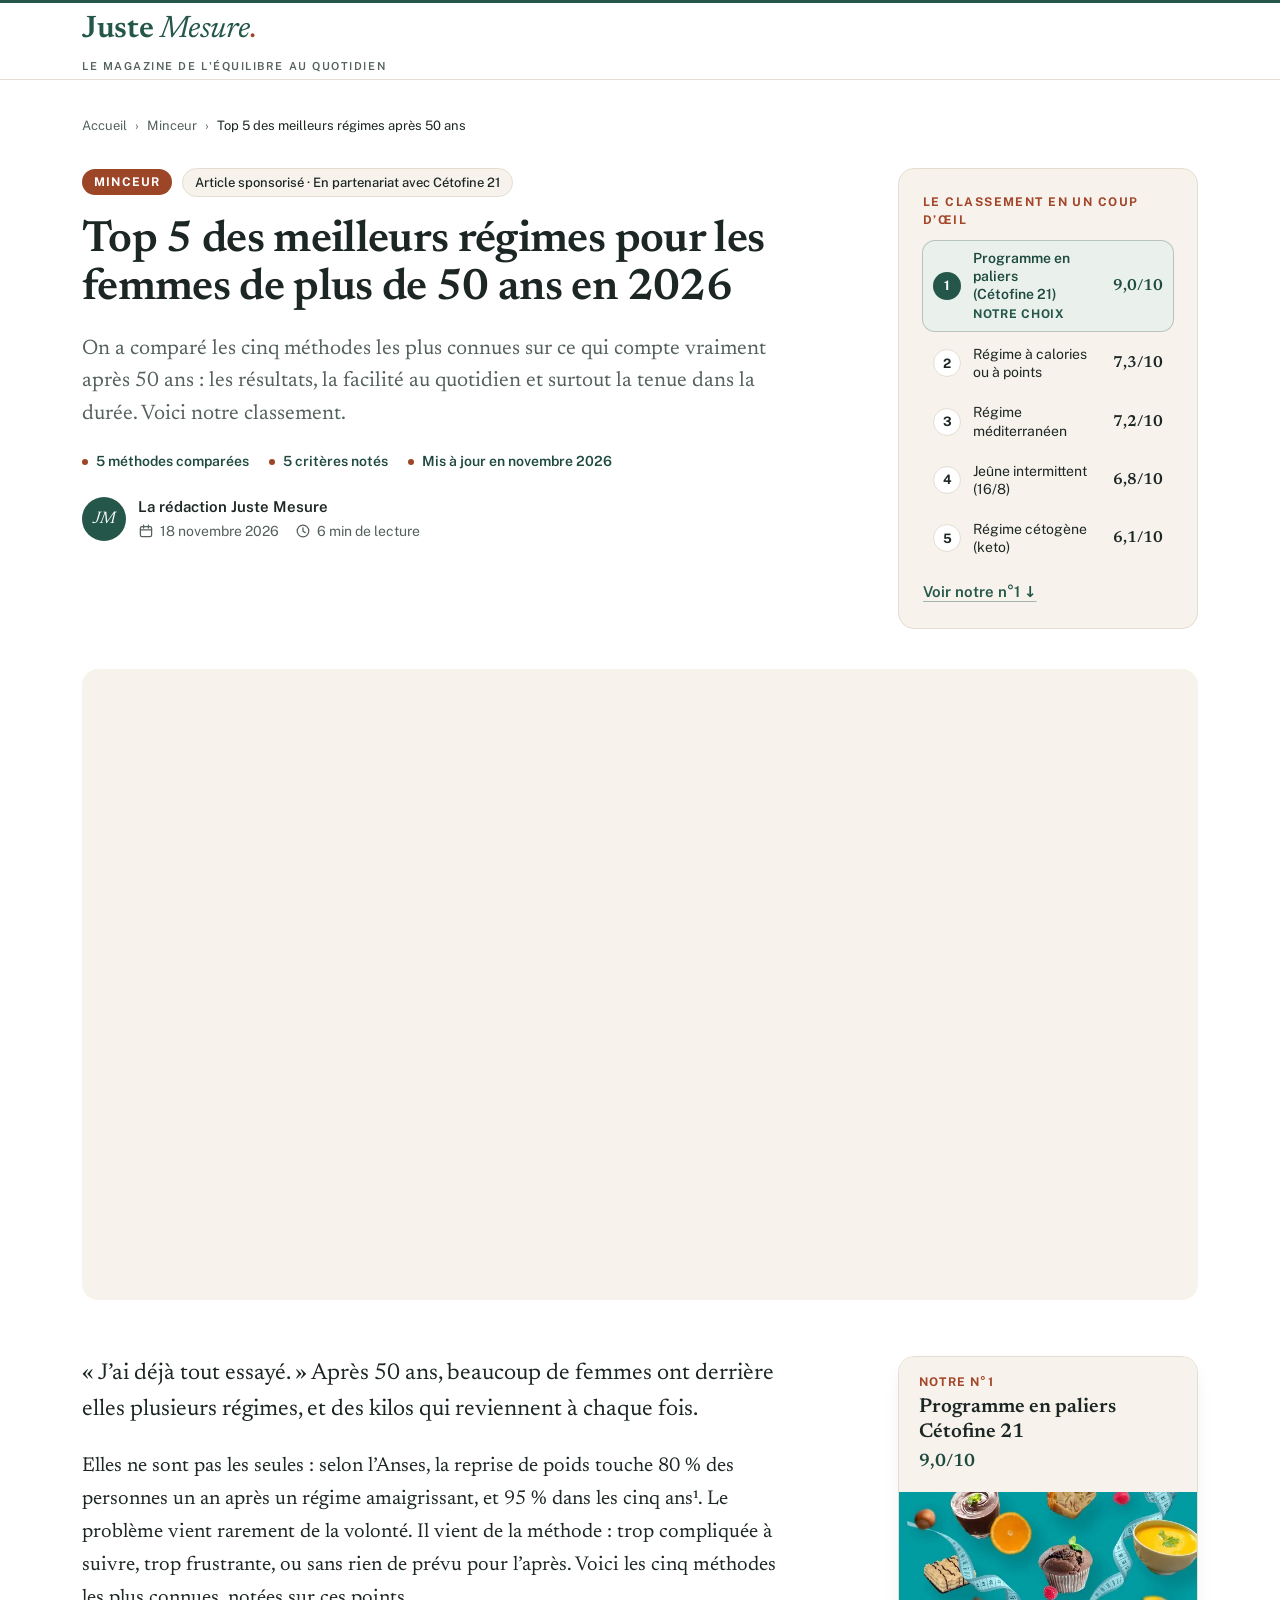
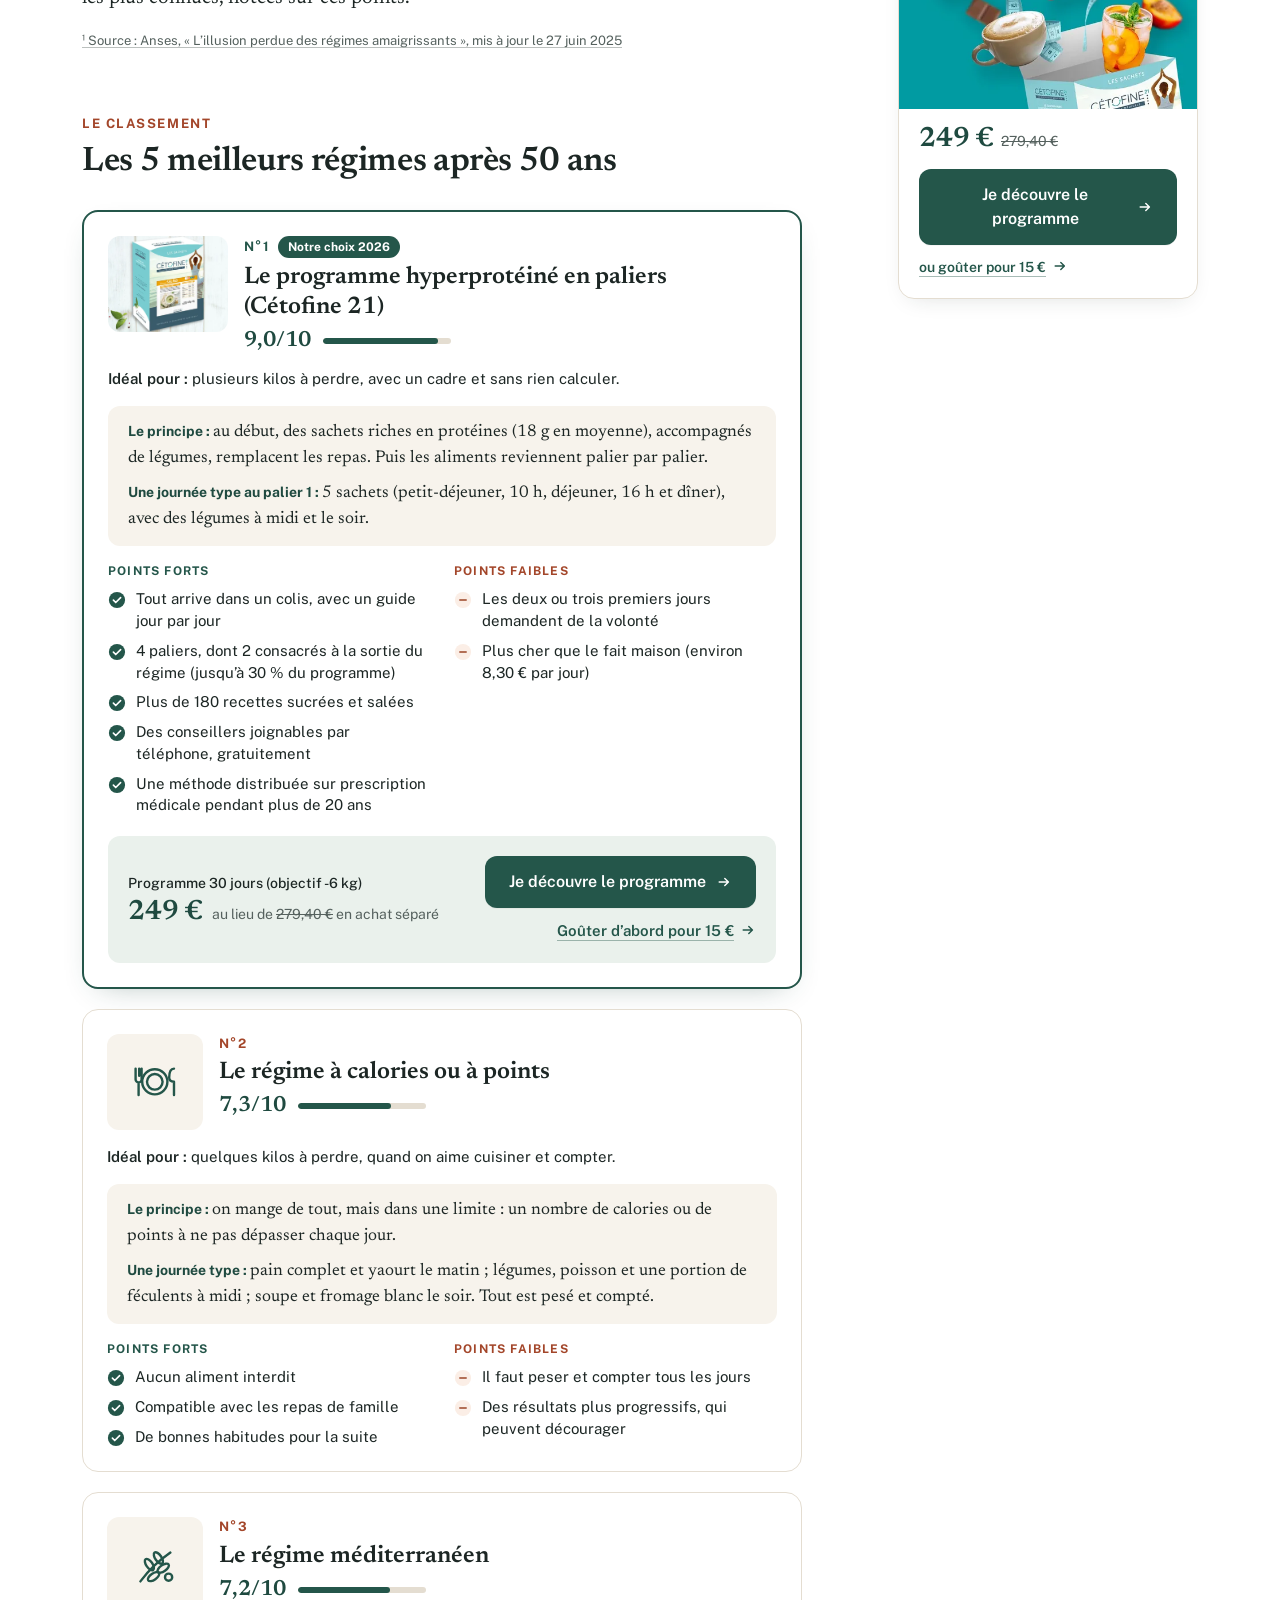
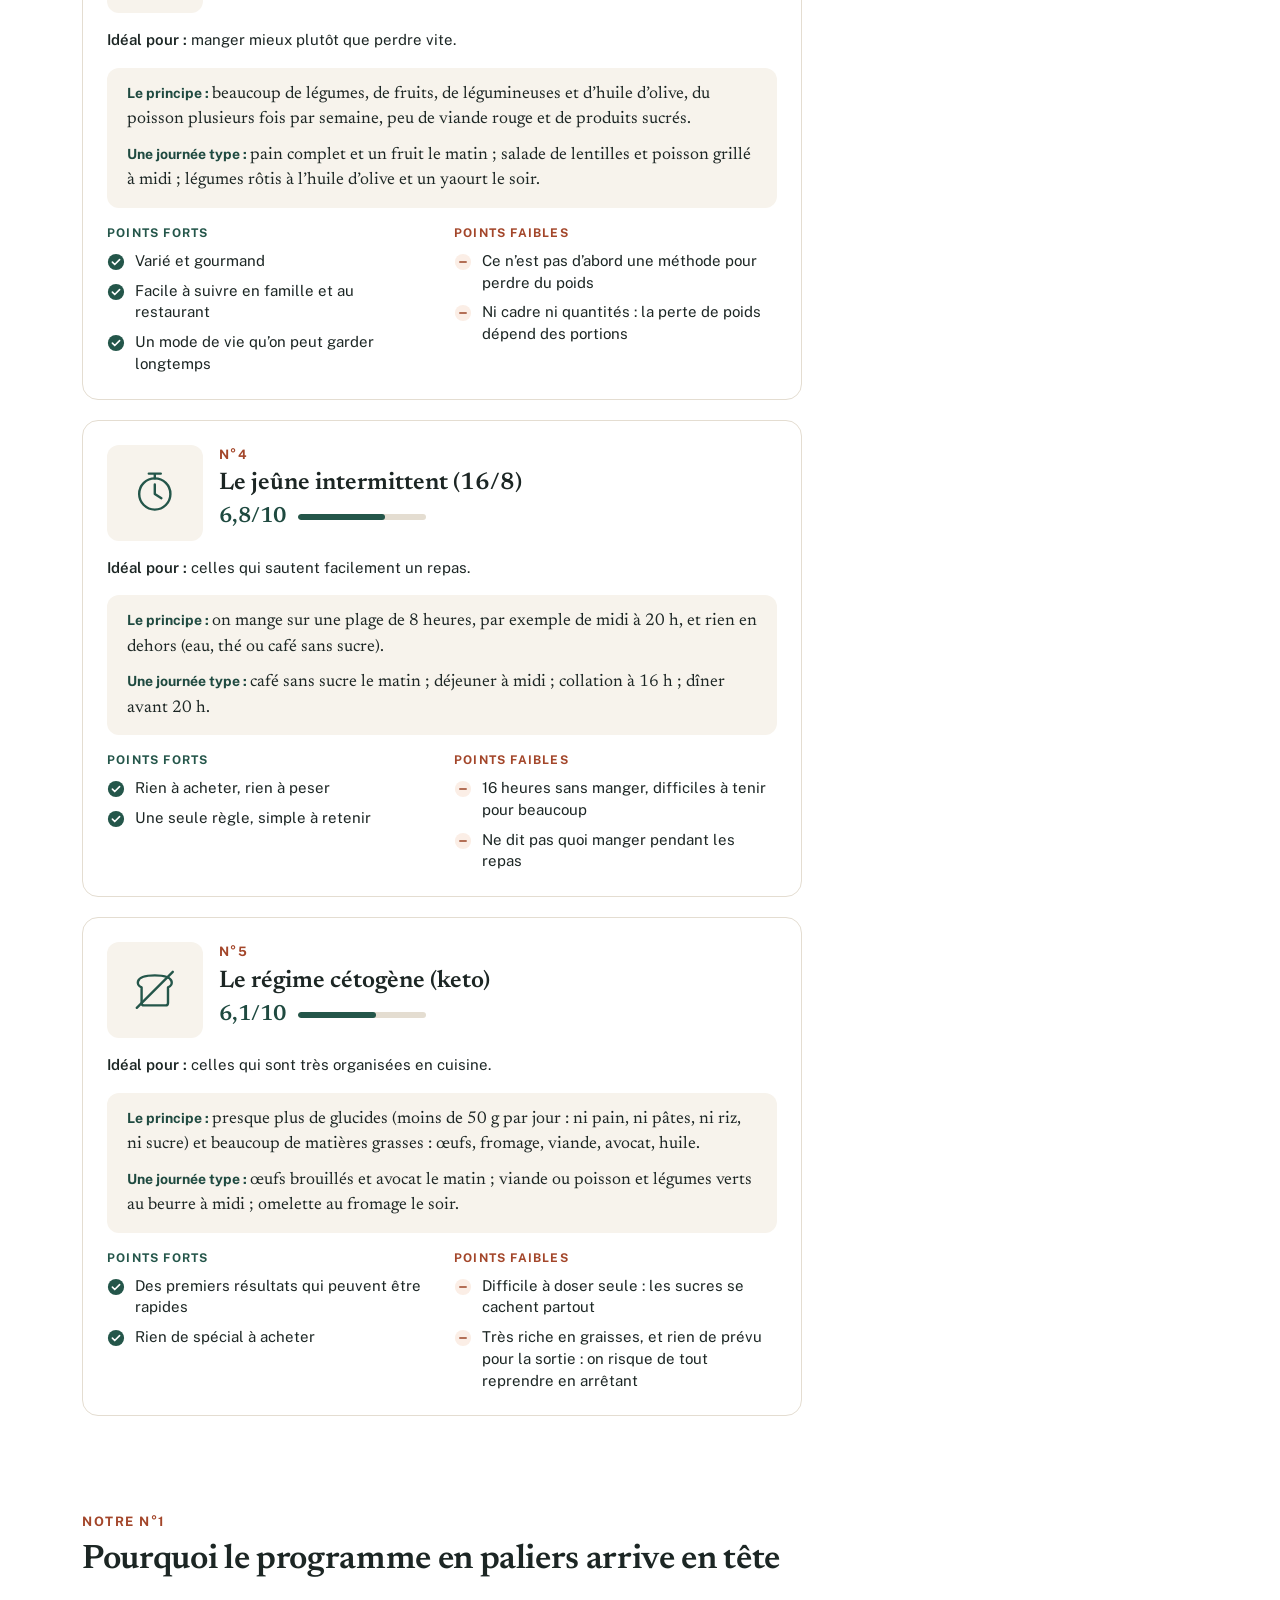
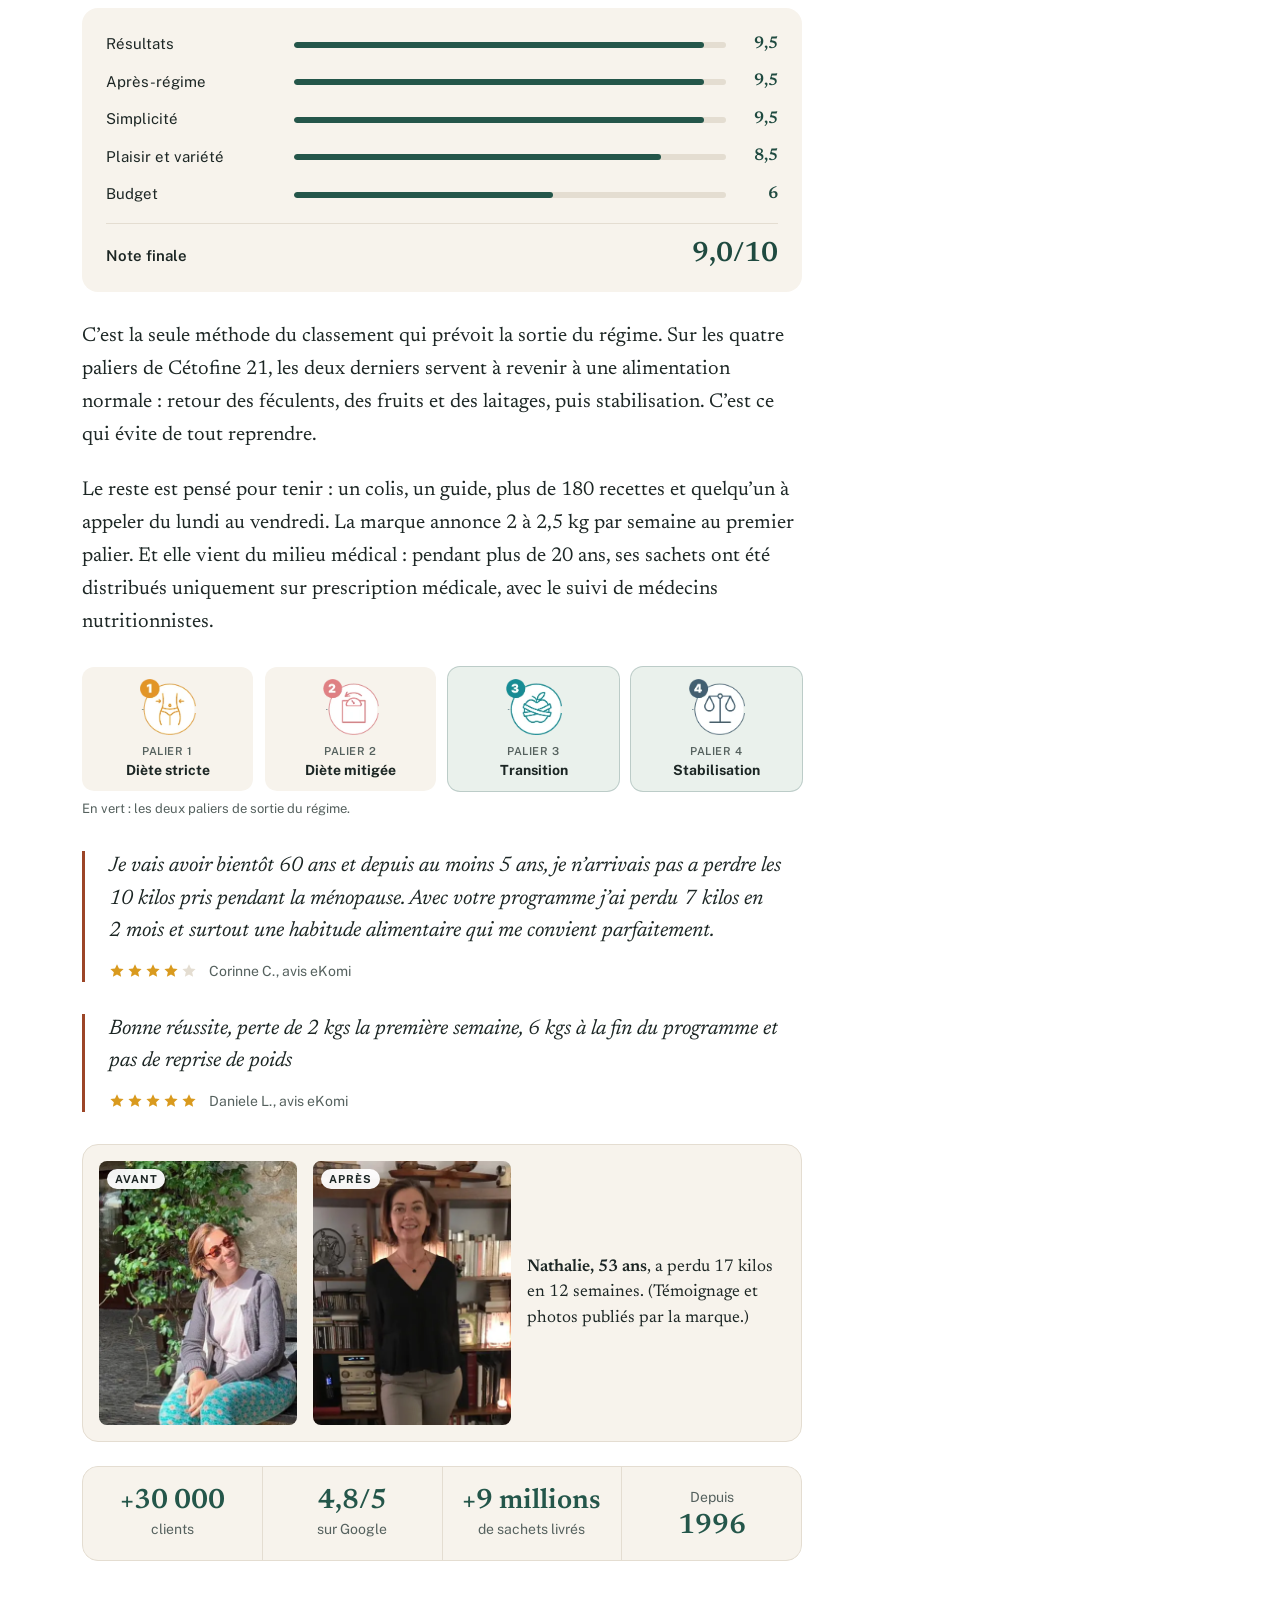
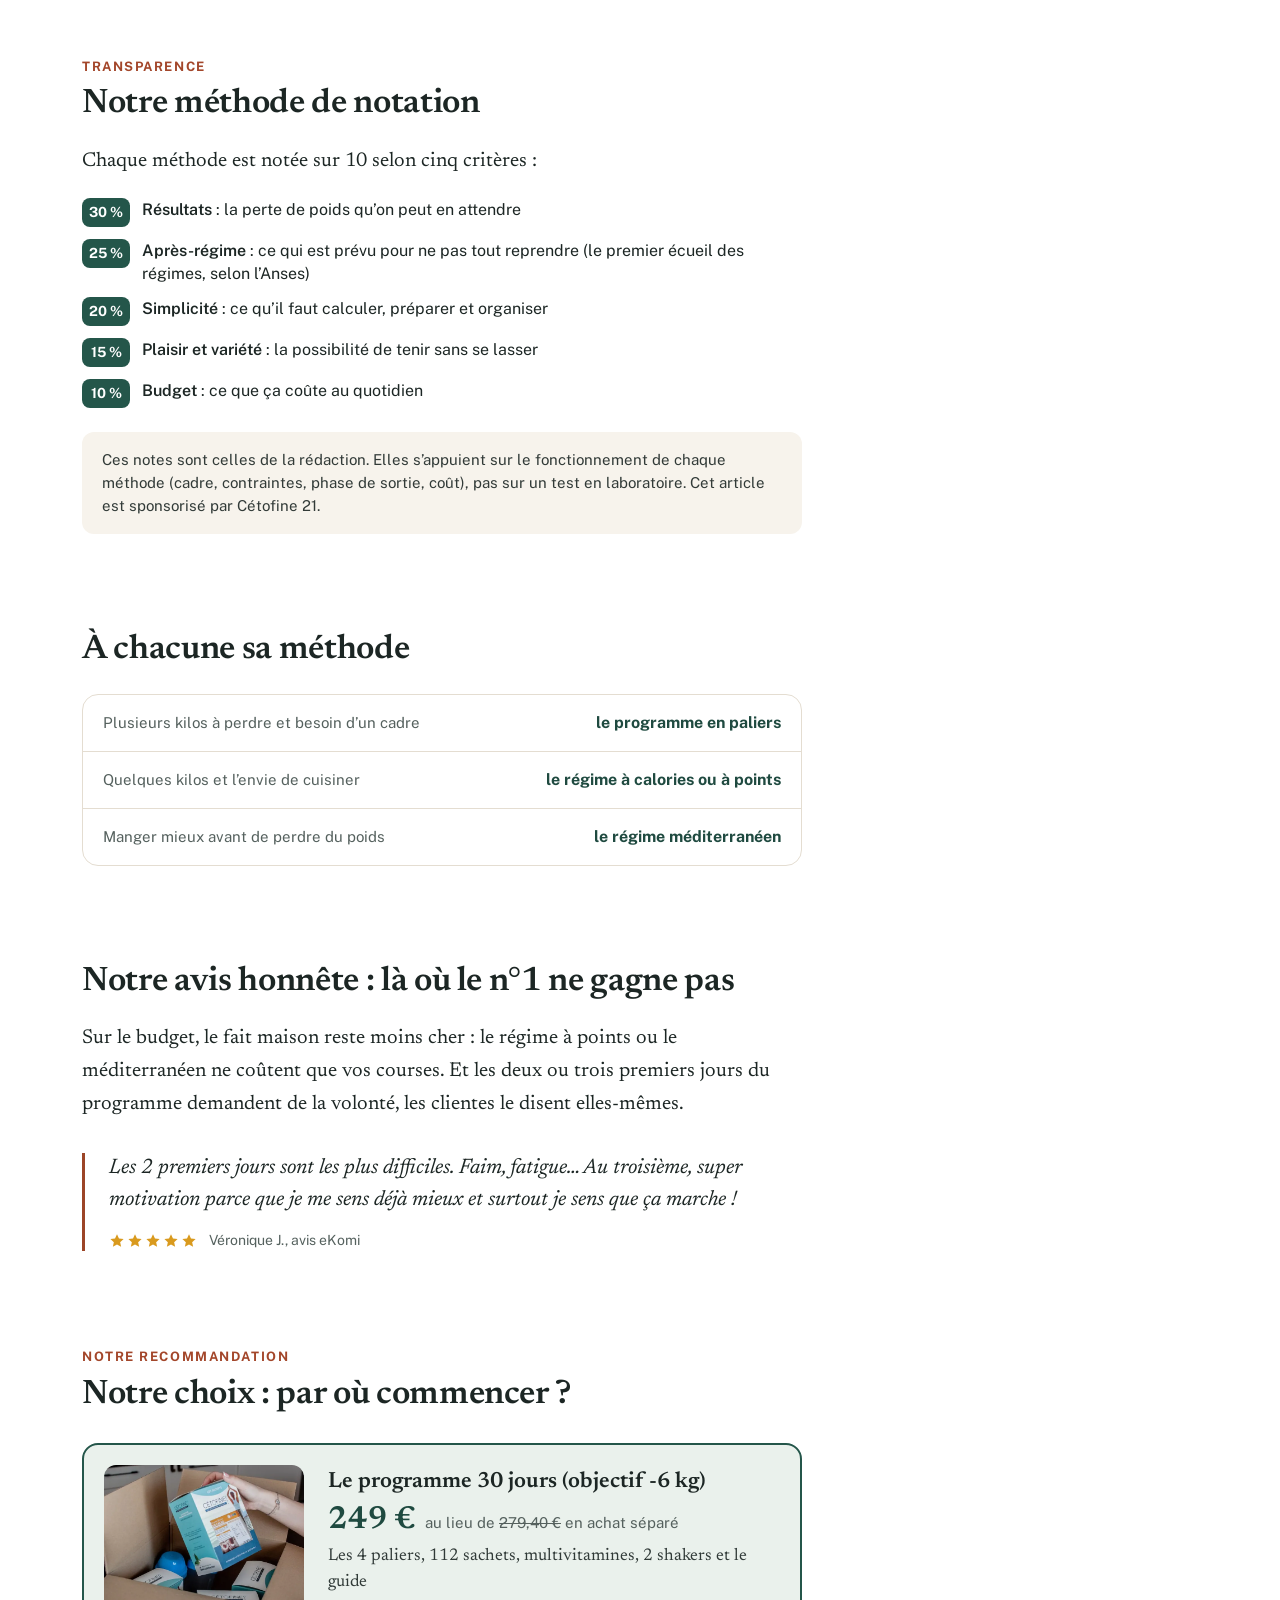
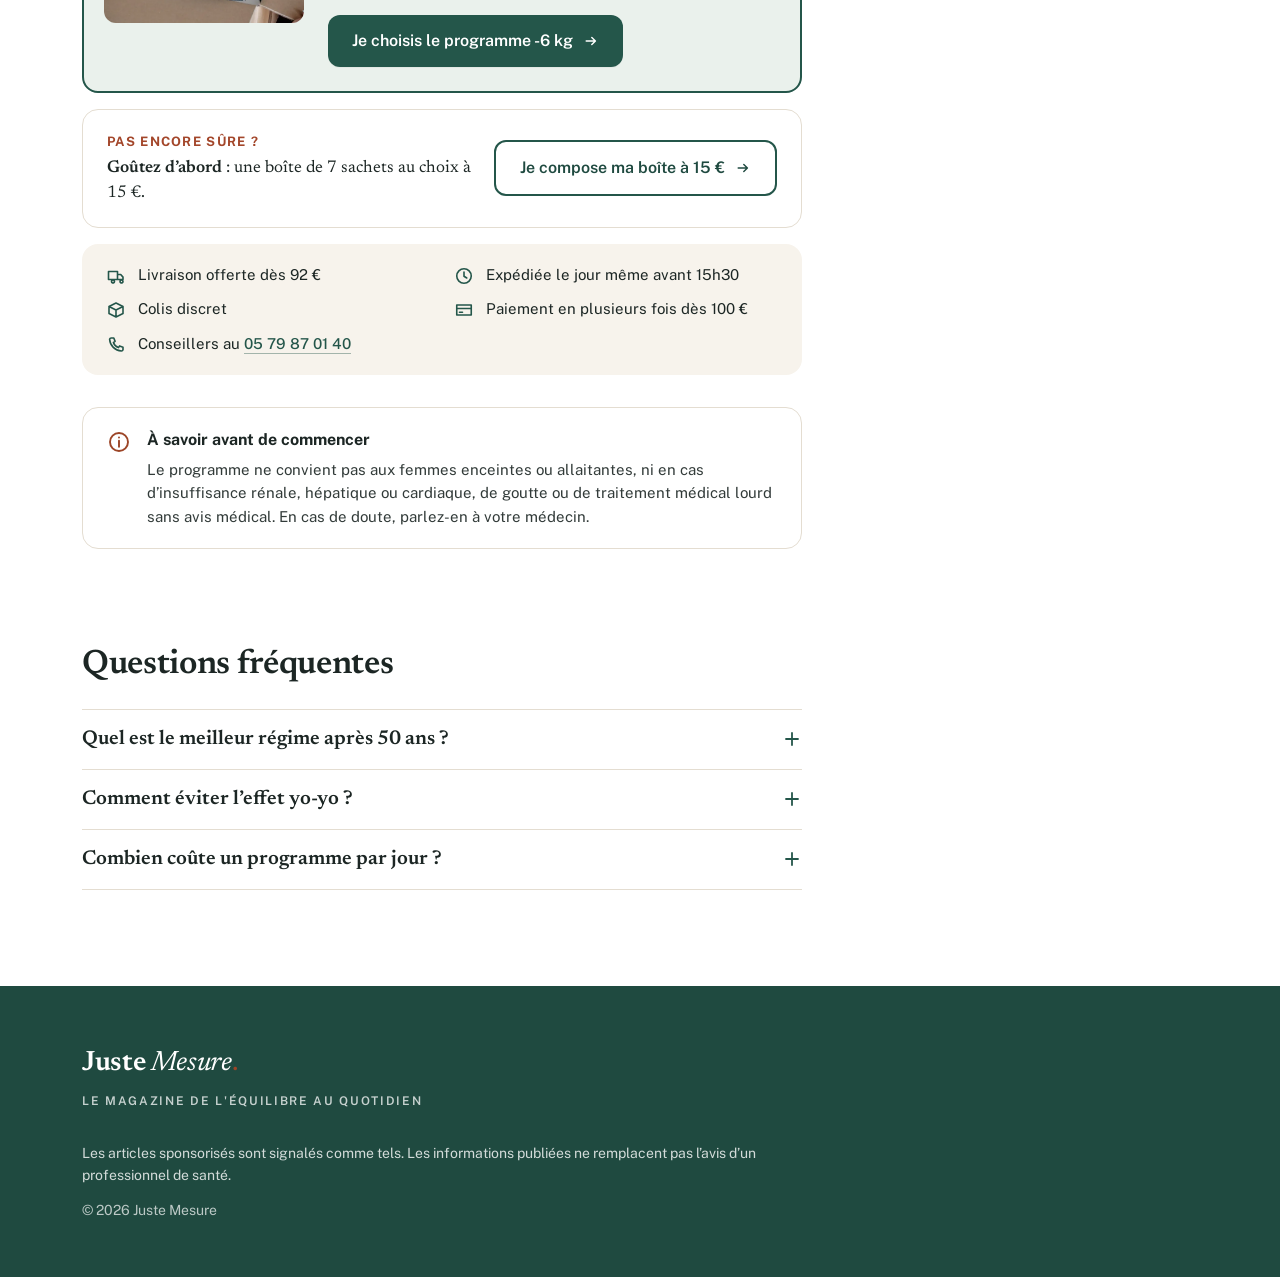
==== index.html @ 974ed629 "feat: méthodes du Top 5 plus concrètes, source Anses, nouvelle image du n°1 Noms reconnaissables (ré" ====
<!DOCTYPE html>
<html lang="fr">
  <head>
    <meta charset="UTF-8" />
    <meta name="viewport" content="width=device-width, initial-scale=1.0" />
    <meta name="theme-color" content="#24564a" />
    <link rel="icon" type="image/svg+xml" href="./favicon.svg" />

    <!-- SEO -->
    <title>Top 5 des meilleurs régimes pour les femmes de plus de 50 ans en 2026 | Juste Mesure</title>
    <meta name="description" content="Régime à points, méditerranéen, jeûne intermittent, keto ou programme en paliers : notre classement des cinq méthodes les plus connues pour perdre du poids après 50 ans. Article sponsorisé en partenariat avec Cétofine 21." />
    <!-- Aperçu de travail : hors index tant que le domaine du média n'est pas choisi.
         À la mise en ligne : ajouter canonique, og:url et og:image absolus sur le domaine retenu. -->
    <meta name="robots" content="noindex, nofollow" />

    <!-- Copie d'aperçu : adresse github.io (à remplacer par le domaine du média à la mise en ligne) -->
    <link rel="canonical" href="https://convtek.github.io/lp-cetofine21-advertorial/" />

    <!-- Open Graph -->
    <meta property="og:title" content="Top 5 des meilleurs régimes pour les femmes de plus de 50 ans" />
    <meta property="og:description" content="Notre classement des cinq méthodes les plus connues, notées sur les résultats, la simplicité et la tenue dans la durée." />
    <meta property="og:type" content="article" />
    <meta property="og:locale" content="fr_FR" />
    <meta property="og:site_name" content="Juste Mesure" />
    <meta property="og:url" content="https://convtek.github.io/lp-cetofine21-advertorial/" />
    <meta property="og:image" content="https://convtek.github.io/lp-cetofine21-advertorial/images/hero.webp" />

    <!-- Font preload : titre H1 (élément LCP sur mobile) -->
    <!-- Les polices sont empaquetées par Vite (@fontsource), pas de preload manuel sur un nom haché -->

    <!-- GTM HEAD -->
    <!-- À décider avant mise en ligne : pixel Meta / GTM du média (la page est sur un autre domaine que cetofine.com) -->
    <!-- End GTM HEAD -->

    <!-- Structured Data -->
    <script type="application/ld+json">
    {
      "@context": "https://schema.org",
      "@type": "Article",
      "headline": "Top 5 des meilleurs régimes pour les femmes de plus de 50 ans en 2026",
      "datePublished": "2026-11-18",
      "author": { "@type": "Organization", "name": "La rédaction Juste Mesure" },
      "publisher": { "@type": "Organization", "name": "Juste Mesure" },
      "articleSection": "Minceur"
    }
    </script>
    <script type="module" crossorigin src="./index-sQJArXeI.js"></script>
    <link rel="stylesheet" crossorigin href="./index-BRPPMFV4.css">
  </head>
  <body>
    <!-- GTM BODY -->
    <!-- End GTM BODY -->
    <div id="root"></div>

  </body>
</html>
---- index-BRPPMFV4.css ----
@font-face{font-family:Newsreader;font-style:normal;font-display:swap;font-weight:400;src:url(./newsreader-latin-400-normal-BFBkh4jY.woff2) format("woff2"),url(./newsreader-latin-400-normal-gRTjlS2D.woff) format("woff")}@font-face{font-family:Newsreader;font-style:italic;font-display:swap;font-weight:400;src:url(./newsreader-latin-400-italic-CEihAR-f.woff2) format("woff2"),url(./newsreader-latin-400-italic-CNZoH1hn.woff) format("woff")}@font-face{font-family:Newsreader;font-style:normal;font-display:swap;font-weight:600;src:url(./newsreader-latin-600-normal-30OJ_TG_.woff2) format("woff2"),url(./newsreader-latin-600-normal-DUnT2r2g.woff) format("woff")}@font-face{font-family:Newsreader;font-style:italic;font-display:swap;font-weight:600;src:url(./newsreader-latin-600-italic-BXGU4hd9.woff2) format("woff2"),url(./newsreader-latin-600-italic-QBRrDGPr.woff) format("woff")}@font-face{font-family:Public Sans;font-style:normal;font-display:swap;font-weight:400;src:url(./public-sans-latin-400-normal-8Rpg0ruU.woff2) format("woff2"),url(./public-sans-latin-400-normal-SBbinRkI.woff) format("woff")}@font-face{font-family:Public Sans;font-style:normal;font-display:swap;font-weight:500;src:url(./public-sans-latin-500-normal-NlrCPXnF.woff2) format("woff2"),url(./public-sans-latin-500-normal-vCxiVFAq.woff) format("woff")}@font-face{font-family:Public Sans;font-style:normal;font-display:swap;font-weight:600;src:url(./public-sans-latin-600-normal-Fru-LXNs.woff2) format("woff2"),url(./public-sans-latin-600-normal-BR59oU-I.woff) format("woff")}@font-face{font-family:Public Sans;font-style:normal;font-display:swap;font-weight:700;src:url(./public-sans-latin-700-normal-BqJmxWdE.woff2) format("woff2"),url(./public-sans-latin-700-normal-Dm-oTPSL.woff) format("woff")}@layer properties{@supports (((-webkit-hyphens:none)) and (not (margin-trim:block))) or ((-moz-orient:inline) and (not (color:rgb(from red r g b)))){*,:before,:after,::backdrop{--tw-translate-x:0;--tw-translate-y:0;--tw-translate-z:0;--tw-scale-x:1;--tw-scale-y:1;--tw-scale-z:1;--tw-rotate-x:initial;--tw-rotate-y:initial;--tw-rotate-z:initial;--tw-skew-x:initial;--tw-skew-y:initial;--tw-space-y-reverse:0;--tw-divide-y-reverse:0;--tw-border-style:solid;--tw-leading:initial;--tw-font-weight:initial;--tw-tracking:initial;--tw-shadow:0 0 #0000;--tw-shadow-color:initial;--tw-shadow-alpha:100%;--tw-inset-shadow:0 0 #0000;--tw-inset-shadow-color:initial;--tw-inset-shadow-alpha:100%;--tw-ring-color:initial;--tw-ring-shadow:0 0 #0000;--tw-inset-ring-color:initial;--tw-inset-ring-shadow:0 0 #0000;--tw-ring-inset:initial;--tw-ring-offset-width:0px;--tw-ring-offset-color:#fff;--tw-ring-offset-shadow:0 0 #0000;--tw-outline-style:solid;--tw-blur:initial;--tw-brightness:initial;--tw-contrast:initial;--tw-grayscale:initial;--tw-hue-rotate:initial;--tw-invert:initial;--tw-opacity:initial;--tw-saturate:initial;--tw-sepia:initial;--tw-drop-shadow:initial;--tw-drop-shadow-color:initial;--tw-drop-shadow-alpha:100%;--tw-drop-shadow-size:initial;--tw-backdrop-blur:initial;--tw-backdrop-brightness:initial;--tw-backdrop-contrast:initial;--tw-backdrop-grayscale:initial;--tw-backdrop-hue-rotate:initial;--tw-backdrop-invert:initial;--tw-backdrop-opacity:initial;--tw-backdrop-saturate:initial;--tw-backdrop-sepia:initial;--tw-duration:initial}}}@layer theme{:root,:host{--font-sans:"Public Sans", system-ui, -apple-system, "Segoe UI", sans-serif;--font-serif:"Newsreader", Georgia, "Times New Roman", serif;--font-mono:ui-monospace, SFMono-Regular, Menlo, Monaco, Consolas, "Liberation Mono", "Courier New", monospace;--color-white:#fff;--spacing:.25rem;--font-weight-normal:400;--font-weight-medium:500;--font-weight-semibold:600;--font-weight-bold:700;--leading-tight:1.25;--radius-sm:.25rem;--radius-lg:.5rem;--radius-xl:.75rem;--radius-2xl:1rem;--default-transition-duration:.15s;--default-transition-timing-function:cubic-bezier(.4, 0, .2, 1);--default-font-family:var(--font-sans);--default-mono-font-family:var(--font-mono);--color-ink:#1c2624;--color-muted:#55615e;--color-paper:#f7f3ec;--color-line:#e4ddd1;--color-forest:#24564a;--color-forest-deep:#1f4a40;--color-sage:#eaf1ec;--color-clay:#9c4527;--color-clay-ink:#a3462a;--color-clay-soft:#fbeee6;--color-star:#d99a1e}}@layer base{*,:after,:before,::backdrop{box-sizing:border-box;border:0 solid;margin:0;padding:0}::file-selector-button{box-sizing:border-box;border:0 solid;margin:0;padding:0}html,:host{-webkit-text-size-adjust:100%;tab-size:4;line-height:1.5;font-family:var(--default-font-family,-apple-system, BlinkMacSystemFont, "Segoe UI", Roboto, "Helvetica Neue", "Noto Sans", Arial, sans-serif, "Apple Color Emoji", "Segoe UI Emoji", "Segoe UI Symbol", "Noto Color Emoji");font-feature-settings:var(--default-font-feature-settings,normal);font-variation-settings:var(--default-font-variation-settings,normal);-webkit-tap-highlight-color:transparent}hr{height:0;color:inherit;border-top-width:1px}abbr:where([title]){-webkit-text-decoration:underline dotted;text-decoration:underline dotted}h1,h2,h3,h4,h5,h6{font-size:inherit;font-weight:inherit}a{color:inherit;-webkit-text-decoration:inherit;text-decoration:inherit}b,strong{font-weight:bolder}code,kbd,samp,pre{font-family:var(--default-mono-font-family,ui-monospace, SFMono-Regular, Menlo, Monaco, Consolas, "Liberation Mono", "Courier New", monospace);font-feature-settings:var(--default-mono-font-feature-settings,normal);font-variation-settings:var(--default-mono-font-variation-settings,normal);font-size:1em}small{font-size:80%}sub,sup{vertical-align:baseline;font-size:75%;line-height:0;position:relative}sub{bottom:-.25em}sup{top:-.5em}table{text-indent:0;border-color:inherit;border-collapse:collapse}:-moz-focusring:where(:not(iframe)){outline:auto}progress{vertical-align:baseline}summary{display:list-item}ol,ul,menu{list-style:none}img,svg,video,canvas,audio,iframe,embed,object{vertical-align:middle;display:block}img,video{max-width:100%;height:auto}button,input,select,optgroup,textarea{font:inherit;font-feature-settings:inherit;font-variation-settings:inherit;letter-spacing:inherit;color:inherit;opacity:1;background-color:#0000;border-radius:0}::file-selector-button{font:inherit;font-feature-settings:inherit;font-variation-settings:inherit;letter-spacing:inherit;color:inherit;opacity:1;background-color:#0000;border-radius:0}:where(select:is([multiple],[size])) optgroup{font-weight:bolder}:where(select:is([multiple],[size])) optgroup option{padding-inline-start:20px}::file-selector-button{margin-inline-end:4px}::placeholder{opacity:1}@supports (not ((-webkit-appearance:-apple-pay-button))) or (contain-intrinsic-size:1px){::placeholder{color:currentColor}@supports (color:color-mix(in lab,red,red)){::placeholder{color:color-mix(in oklab,currentcolor 50%,transparent)}}}textarea{resize:vertical}::-webkit-search-decoration{-webkit-appearance:none}::-webkit-date-and-time-value{min-height:1lh;text-align:inherit}::-webkit-datetime-edit{display:inline-flex}::-webkit-datetime-edit-fields-wrapper{padding:0}::-webkit-datetime-edit{padding-block:0}::-webkit-datetime-edit-year-field{padding-block:0}::-webkit-datetime-edit-month-field{padding-block:0}::-webkit-datetime-edit-day-field{padding-block:0}::-webkit-datetime-edit-hour-field{padding-block:0}::-webkit-datetime-edit-minute-field{padding-block:0}::-webkit-datetime-edit-second-field{padding-block:0}::-webkit-datetime-edit-millisecond-field{padding-block:0}::-webkit-datetime-edit-meridiem-field{padding-block:0}::-webkit-calendar-picker-indicator{line-height:1}:-moz-ui-invalid{box-shadow:none}button,input:where([type=button],[type=reset],[type=submit]){appearance:button}::file-selector-button{appearance:button}::-webkit-inner-spin-button{height:auto}::-webkit-outer-spin-button{height:auto}[hidden]:where(:not([hidden=until-found])){display:none!important}html{-webkit-font-smoothing:antialiased;-moz-osx-font-smoothing:grayscale;scroll-behavior:smooth}body{font-family:var(--font-sans);color:var(--color-ink);background-color:#fff;overflow-x:hidden}::selection{background-color:var(--color-clay-soft);color:var(--color-ink)}section[id]{scroll-margin-top:88px}:focus-visible{outline:2px solid var(--color-forest);outline-offset:3px}}@layer components{.prose-article{font-family:var(--font-serif);color:var(--color-ink);font-size:1.1875rem;line-height:1.65}.prose-article>*+p{margin-top:1.1em}@media(min-width:64rem){.prose-article{font-size:1.25rem}}}@layer utilities{.pointer-events-none{pointer-events:none}.collapse{visibility:collapse}.invisible{visibility:hidden}.visible{visibility:visible}.absolute{position:absolute}.fixed{position:fixed}.relative{position:relative}.static{position:static}.sticky{position:sticky}.inset-x-0{inset-inline:0}.top-0{top:0}.top-2{top:calc(var(--spacing) * 2)}.top-\[104px\]{top:104px}.-bottom-px{bottom:-1px}.bottom-0{bottom:0}.left-2{left:calc(var(--spacing) * 2)}.z-40{z-index:40}.z-50{z-index:50}.order-1{order:1}.order-2{order:2}.order-3{order:3}.order-4{order:4}.order-5{order:5}.order-6{order:6}.order-7{order:7}.container{width:100%}@media(min-width:40rem){.container{max-width:40rem}}@media(min-width:48rem){.container{max-width:48rem}}@media(min-width:64rem){.container{max-width:64rem}}@media(min-width:80rem){.container{max-width:80rem}}@media(min-width:96rem){.container{max-width:96rem}}.-mx-5{margin-inline:calc(var(--spacing) * -5)}.mx-auto{margin-inline:auto}.my-8{margin-block:calc(var(--spacing) * 8)}.\!mt-4{margin-top:calc(var(--spacing) * 4)!important}.mt-0\.5{margin-top:calc(var(--spacing) * .5)}.mt-1{margin-top:var(--spacing)}.mt-1\.5{margin-top:calc(var(--spacing) * 1.5)}.mt-2{margin-top:calc(var(--spacing) * 2)}.mt-3{margin-top:calc(var(--spacing) * 3)}.mt-3\.5{margin-top:calc(var(--spacing) * 3.5)}.mt-4{margin-top:calc(var(--spacing) * 4)}.mt-5{margin-top:calc(var(--spacing) * 5)}.mt-6{margin-top:calc(var(--spacing) * 6)}.mt-7{margin-top:calc(var(--spacing) * 7)}.mt-8{margin-top:calc(var(--spacing) * 8)}.mt-10{margin-top:calc(var(--spacing) * 10)}.mt-14{margin-top:calc(var(--spacing) * 14)}.mt-20{margin-top:calc(var(--spacing) * 20)}.mt-\[3px\]{margin-top:3px}.mb-1{margin-bottom:var(--spacing)}.ml-1\.5{margin-left:calc(var(--spacing) * 1.5)}.block{display:block}.contents{display:contents}.flex{display:flex}.grid{display:grid}.hidden{display:none}.inline{display:inline}.inline-block{display:inline-block}.inline-flex{display:inline-flex}.aspect-\[3\/4\]{aspect-ratio:3/4}.aspect-\[600\/475\]{aspect-ratio:600/475}.h-1\.5{height:calc(var(--spacing) * 1.5)}.h-3\/5{height:60%}.h-4{height:calc(var(--spacing) * 4)}.h-5{height:calc(var(--spacing) * 5)}.h-6{height:calc(var(--spacing) * 6)}.h-7{height:calc(var(--spacing) * 7)}.h-11{height:calc(var(--spacing) * 11)}.h-\[2px\]{height:2px}.h-\[3px\]{height:3px}.h-\[18px\]{height:18px}.h-\[60px\]{height:60px}.h-\[72px\]{height:72px}.h-auto{height:auto}.h-full{height:100%}.min-h-\[46px\]{min-height:46px}.min-h-\[52px\]{min-height:52px}.min-h-\[56px\]{min-height:56px}.w-1\.5{width:calc(var(--spacing) * 1.5)}.w-3\/5{width:60%}.w-4{width:calc(var(--spacing) * 4)}.w-5{width:calc(var(--spacing) * 5)}.w-6{width:calc(var(--spacing) * 6)}.w-7{width:calc(var(--spacing) * 7)}.w-11{width:calc(var(--spacing) * 11)}.w-24{width:calc(var(--spacing) * 24)}.w-\[18px\]{width:18px}.w-\[72px\]{width:72px}.w-\[90px\]{width:90px}.w-auto{width:auto}.w-full{width:100%}.max-w-\[640px\]{max-width:640px}.max-w-\[720px\]{max-width:720px}.max-w-\[1180px\]{max-width:1180px}.min-w-0{min-width:0}.flex-1{flex:1}.shrink-0{flex-shrink:0}.origin-left{transform-origin:0}.translate-y-0{--tw-translate-y:0px;translate:var(--tw-translate-x) var(--tw-translate-y)}.translate-y-full{--tw-translate-y:100%;translate:var(--tw-translate-x) var(--tw-translate-y)}.scale-x-0{--tw-scale-x:0%;scale:var(--tw-scale-x) var(--tw-scale-y)}.transform{transform:var(--tw-rotate-x, ) var(--tw-rotate-y, ) var(--tw-rotate-z, ) var(--tw-skew-x, ) var(--tw-skew-y, )}.cursor-pointer{cursor:pointer}.resize{resize:both}.scroll-mt-24{scroll-margin-top:calc(var(--spacing) * 24)}.list-none{list-style-type:none}.grid-cols-2{grid-template-columns:repeat(2,minmax(0,1fr))}.grid-cols-4{grid-template-columns:repeat(4,minmax(0,1fr))}.grid-cols-\[3rem_minmax\(0\,1fr\)\]{grid-template-columns:3rem minmax(0,1fr)}.grid-cols-\[minmax\(0\,1fr\)_minmax\(0\,1fr\)_minmax\(0\,1\.3fr\)\]{grid-template-columns:minmax(0,1fr) minmax(0,1fr) minmax(0,1.3fr)}.grid-cols-\[minmax\(0\,9rem\)_1fr_2\.5rem\]{grid-template-columns:minmax(0,9rem) 1fr 2.5rem}.flex-col{flex-direction:column}.flex-col-reverse{flex-direction:column-reverse}.flex-wrap{flex-wrap:wrap}.items-baseline{align-items:baseline}.items-center{align-items:center}.items-start{align-items:flex-start}.justify-between{justify-content:space-between}.justify-center{justify-content:center}.gap-0\.5{gap:calc(var(--spacing) * .5)}.gap-1{gap:var(--spacing)}.gap-1\.5{gap:calc(var(--spacing) * 1.5)}.gap-2{gap:calc(var(--spacing) * 2)}.gap-2\.5{gap:calc(var(--spacing) * 2.5)}.gap-3{gap:calc(var(--spacing) * 3)}.gap-4{gap:calc(var(--spacing) * 4)}.gap-6{gap:calc(var(--spacing) * 6)}.gap-px{gap:1px}:where(.space-y-1\.5>:not(:last-child)){--tw-space-y-reverse:0;margin-block-start:calc(calc(var(--spacing) * 1.5) * var(--tw-space-y-reverse));margin-block-end:calc(calc(var(--spacing) * 1.5) * calc(1 - var(--tw-space-y-reverse)))}:where(.space-y-2>:not(:last-child)){--tw-space-y-reverse:0;margin-block-start:calc(calc(var(--spacing) * 2) * var(--tw-space-y-reverse));margin-block-end:calc(calc(var(--spacing) * 2) * calc(1 - var(--tw-space-y-reverse)))}:where(.space-y-2\.5>:not(:last-child)){--tw-space-y-reverse:0;margin-block-start:calc(calc(var(--spacing) * 2.5) * var(--tw-space-y-reverse));margin-block-end:calc(calc(var(--spacing) * 2.5) * calc(1 - var(--tw-space-y-reverse)))}:where(.space-y-3>:not(:last-child)){--tw-space-y-reverse:0;margin-block-start:calc(calc(var(--spacing) * 3) * var(--tw-space-y-reverse));margin-block-end:calc(calc(var(--spacing) * 3) * calc(1 - var(--tw-space-y-reverse)))}:where(.space-y-5>:not(:last-child)){--tw-space-y-reverse:0;margin-block-start:calc(calc(var(--spacing) * 5) * var(--tw-space-y-reverse));margin-block-end:calc(calc(var(--spacing) * 5) * calc(1 - var(--tw-space-y-reverse)))}.gap-x-2{column-gap:calc(var(--spacing) * 2)}.gap-x-2\.5{column-gap:calc(var(--spacing) * 2.5)}.gap-x-3{column-gap:calc(var(--spacing) * 3)}.gap-x-5{column-gap:calc(var(--spacing) * 5)}.gap-x-6{column-gap:calc(var(--spacing) * 6)}.gap-y-1{row-gap:var(--spacing)}.gap-y-2{row-gap:calc(var(--spacing) * 2)}.gap-y-3{row-gap:calc(var(--spacing) * 3)}:where(.divide-y>:not(:last-child)){--tw-divide-y-reverse:0;border-bottom-style:var(--tw-border-style);border-top-style:var(--tw-border-style);border-top-width:calc(1px * var(--tw-divide-y-reverse));border-bottom-width:calc(1px * calc(1 - var(--tw-divide-y-reverse)))}:where(.divide-line>:not(:last-child)){border-color:var(--color-line)}.truncate{text-overflow:ellipsis;white-space:nowrap;overflow:hidden}.overflow-hidden{overflow:hidden}.rounded-2xl{border-radius:var(--radius-2xl)}.rounded-full{border-radius:2147483647px}.rounded-lg{border-radius:var(--radius-lg)}.rounded-sm{border-radius:var(--radius-sm)}.rounded-xl{border-radius:var(--radius-xl)}.rounded-r-xl{border-top-right-radius:var(--radius-xl);border-bottom-right-radius:var(--radius-xl)}.border{border-style:var(--tw-border-style);border-width:1px}.border-2{border-style:var(--tw-border-style);border-width:2px}.border-y{border-block-style:var(--tw-border-style);border-block-width:1px}.border-t{border-top-style:var(--tw-border-style);border-top-width:1px}.border-b{border-bottom-style:var(--tw-border-style);border-bottom-width:1px}.border-l-4{border-left-style:var(--tw-border-style);border-left-width:4px}.border-l-\[3px\]{border-left-style:var(--tw-border-style);border-left-width:3px}.border-clay{border-color:var(--color-clay)}.border-forest{border-color:var(--color-forest)}.border-line{border-color:var(--color-line)}.bg-clay{background-color:var(--color-clay)}.bg-forest{background-color:var(--color-forest)}.bg-forest-deep{background-color:var(--color-forest-deep)}.bg-line{background-color:var(--color-line)}.bg-paper{background-color:var(--color-paper)}.bg-sage{background-color:var(--color-sage)}.bg-white{background-color:var(--color-white)}.bg-white\/95{background-color:#fffffff2}@supports (color:color-mix(in lab,red,red)){.bg-white\/95{background-color:color-mix(in oklab,var(--color-white) 95%,transparent)}}.bg-white\/97{background-color:#fffffff7}@supports (color:color-mix(in lab,red,red)){.bg-white\/97{background-color:color-mix(in oklab,var(--color-white) 97%,transparent)}}.fill-clay-soft{fill:var(--color-clay-soft)}.fill-forest{fill:var(--color-forest)}.object-cover{object-fit:cover}.object-top{object-position:top}.p-3{padding:calc(var(--spacing) * 3)}.p-4{padding:calc(var(--spacing) * 4)}.p-5{padding:calc(var(--spacing) * 5)}.px-1{padding-inline:var(--spacing)}.px-2{padding-inline:calc(var(--spacing) * 2)}.px-2\.5{padding-inline:calc(var(--spacing) * 2.5)}.px-3{padding-inline:calc(var(--spacing) * 3)}.px-4{padding-inline:calc(var(--spacing) * 4)}.px-5{padding-inline:calc(var(--spacing) * 5)}.px-6{padding-inline:calc(var(--spacing) * 6)}.py-0\.5{padding-block:calc(var(--spacing) * .5)}.py-1{padding-block:var(--spacing)}.py-2{padding-block:calc(var(--spacing) * 2)}.py-2\.5{padding-block:calc(var(--spacing) * 2.5)}.py-3{padding-block:calc(var(--spacing) * 3)}.py-3\.5{padding-block:calc(var(--spacing) * 3.5)}.py-4{padding-block:calc(var(--spacing) * 4)}.py-5{padding-block:calc(var(--spacing) * 5)}.py-12{padding-block:calc(var(--spacing) * 12)}.pt-3{padding-top:calc(var(--spacing) * 3)}.pt-4{padding-top:calc(var(--spacing) * 4)}.pt-5{padding-top:calc(var(--spacing) * 5)}.pr-9{padding-right:calc(var(--spacing) * 9)}.pb-5{padding-bottom:calc(var(--spacing) * 5)}.pb-20{padding-bottom:calc(var(--spacing) * 20)}.pb-\[calc\(0\.75rem\+env\(safe-area-inset-bottom\)\)\]{padding-bottom:calc(.75rem + env(safe-area-inset-bottom))}.pl-5{padding-left:calc(var(--spacing) * 5)}.text-center{text-align:center}.text-right{text-align:right}.align-\[-0\.15em\]{vertical-align:-.15em}.font-sans{font-family:var(--font-sans)}.font-serif{font-family:var(--font-serif)}.\!text-\[1\.0625rem\]{font-size:1.0625rem!important}.text-\[0\.75rem\]{font-size:.75rem}.text-\[0\.875rem\]{font-size:.875rem}.text-\[0\.6875rem\]{font-size:.6875rem}.text-\[0\.8125rem\]{font-size:.8125rem}.text-\[0\.9375rem\]{font-size:.9375rem}.text-\[1\.05rem\]{font-size:1.05rem}.text-\[1\.6rem\]{font-size:1.6rem}.text-\[1\.25rem\]{font-size:1.25rem}.text-\[1\.75rem\]{font-size:1.75rem}.text-\[1\.125rem\]{font-size:1.125rem}.text-\[1\.375rem\]{font-size:1.375rem}.text-\[1\.0625rem\]{font-size:1.0625rem}.text-\[1\.625rem\]{font-size:1.625rem}.text-\[1\.875rem\]{font-size:1.875rem}.text-\[1\.1875rem\]{font-size:1.1875rem}.text-\[1rem\]{font-size:1rem}.text-\[2rem\]{font-size:2rem}.leading-\[1\.3\]{--tw-leading:1.3;line-height:1.3}.leading-\[1\.5\]{--tw-leading:1.5;line-height:1.5}.leading-\[1\.6\]{--tw-leading:1.6;line-height:1.6}.leading-\[1\.12\]{--tw-leading:1.12;line-height:1.12}.leading-\[1\.18\]{--tw-leading:1.18;line-height:1.18}.leading-\[1\.25\]{--tw-leading:1.25;line-height:1.25}.leading-\[1\.35\]{--tw-leading:1.35;line-height:1.35}.leading-\[1\.45\]{--tw-leading:1.45;line-height:1.45}.leading-\[1\.55\]{--tw-leading:1.55;line-height:1.55}.leading-none{--tw-leading:1;line-height:1}.leading-tight{--tw-leading:var(--leading-tight);line-height:var(--leading-tight)}.font-bold{--tw-font-weight:var(--font-weight-bold);font-weight:var(--font-weight-bold)}.font-medium{--tw-font-weight:var(--font-weight-medium);font-weight:var(--font-weight-medium)}.font-normal{--tw-font-weight:var(--font-weight-normal);font-weight:var(--font-weight-normal)}.font-semibold{--tw-font-weight:var(--font-weight-semibold);font-weight:var(--font-weight-semibold)}.tracking-\[-0\.01em\]{--tw-tracking:-.01em;letter-spacing:-.01em}.tracking-\[-0\.015em\]{--tw-tracking:-.015em;letter-spacing:-.015em}.tracking-\[0\.1em\]{--tw-tracking:.1em;letter-spacing:.1em}.tracking-\[0\.06em\]{--tw-tracking:.06em;letter-spacing:.06em}.tracking-\[0\.08em\]{--tw-tracking:.08em;letter-spacing:.08em}.tracking-\[0\.12em\]{--tw-tracking:.12em;letter-spacing:.12em}.tracking-\[0\.14em\]{--tw-tracking:.14em;letter-spacing:.14em}.text-balance{text-wrap:balance}.text-pretty{text-wrap:pretty}.whitespace-nowrap{white-space:nowrap}.text-clay{color:var(--color-clay)}.text-clay-ink{color:var(--color-clay-ink)}.text-forest{color:var(--color-forest)}.text-forest-deep{color:var(--color-forest-deep)}.text-ink{color:var(--color-ink)}.text-ink\/90{color:#1c2624e6}@supports (color:color-mix(in lab,red,red)){.text-ink\/90{color:color-mix(in oklab,var(--color-ink) 90%,transparent)}}.text-line{color:var(--color-line)}.text-muted{color:var(--color-muted)}.text-star{color:var(--color-star)}.text-white{color:var(--color-white)}.text-white\/70{color:#ffffffb3}@supports (color:color-mix(in lab,red,red)){.text-white\/70{color:color-mix(in oklab,var(--color-white) 70%,transparent)}}.text-white\/75{color:#ffffffbf}@supports (color:color-mix(in lab,red,red)){.text-white\/75{color:color-mix(in oklab,var(--color-white) 75%,transparent)}}.text-white\/80{color:#fffc}@supports (color:color-mix(in lab,red,red)){.text-white\/80{color:color-mix(in oklab,var(--color-white) 80%,transparent)}}.uppercase{text-transform:uppercase}.italic{font-style:italic}.underline{text-decoration-line:underline}.decoration-forest\/40{text-decoration-color:#24564a66}@supports (color:color-mix(in lab,red,red)){.decoration-forest\/40{-webkit-text-decoration-color:color-mix(in oklab,var(--color-forest) 40%,transparent);text-decoration-color:color-mix(in oklab,var(--color-forest) 40%,transparent)}}.decoration-muted\/40{text-decoration-color:#55615e66}@supports (color:color-mix(in lab,red,red)){.decoration-muted\/40{-webkit-text-decoration-color:color-mix(in oklab,var(--color-muted) 40%,transparent);text-decoration-color:color-mix(in oklab,var(--color-muted) 40%,transparent)}}.underline-offset-2{text-underline-offset:2px}.underline-offset-4{text-underline-offset:4px}.shadow-\[0_-6px_20px_-12px_rgba\(28\,38\,36\,0\.25\)\]{--tw-shadow:0 -6px 20px -12px var(--tw-shadow-color,#1c262440);box-shadow:var(--tw-inset-shadow),var(--tw-inset-ring-shadow),var(--tw-ring-offset-shadow),var(--tw-ring-shadow),var(--tw-shadow)}.shadow-\[0_1px_0_rgba\(0\,0\,0\,0\.04\)\]{--tw-shadow:0 1px 0 var(--tw-shadow-color,#0000000a);box-shadow:var(--tw-inset-shadow),var(--tw-inset-ring-shadow),var(--tw-ring-offset-shadow),var(--tw-ring-shadow),var(--tw-shadow)}.shadow-\[0_8px_24px_-12px_rgba\(28\,38\,36\,0\.18\)\]{--tw-shadow:0 8px 24px -12px var(--tw-shadow-color,#1c26242e);box-shadow:var(--tw-inset-shadow),var(--tw-inset-ring-shadow),var(--tw-ring-offset-shadow),var(--tw-ring-shadow),var(--tw-shadow)}.shadow-\[0_10px_30px_-18px_rgba\(31\,74\,64\,0\.45\)\]{--tw-shadow:0 10px 30px -18px var(--tw-shadow-color,#1f4a4073);box-shadow:var(--tw-inset-shadow),var(--tw-inset-ring-shadow),var(--tw-ring-offset-shadow),var(--tw-ring-shadow),var(--tw-shadow)}.ring-1{--tw-ring-shadow:var(--tw-ring-inset, ) 0 0 0 calc(1px + var(--tw-ring-offset-width)) var(--tw-ring-color,currentcolor);box-shadow:var(--tw-inset-shadow),var(--tw-inset-ring-shadow),var(--tw-ring-offset-shadow),var(--tw-ring-shadow),var(--tw-shadow)}.ring-forest\/30{--tw-ring-color:#24564a4d}@supports (color:color-mix(in lab,red,red)){.ring-forest\/30{--tw-ring-color:color-mix(in oklab, var(--color-forest) 30%, transparent)}}.outline{outline-style:var(--tw-outline-style);outline-width:1px}.filter{filter:var(--tw-blur, ) var(--tw-brightness, ) var(--tw-contrast, ) var(--tw-grayscale, ) var(--tw-hue-rotate, ) var(--tw-invert, ) var(--tw-saturate, ) var(--tw-sepia, ) var(--tw-drop-shadow, )}.backdrop-blur{--tw-backdrop-blur:blur(8px);-webkit-backdrop-filter:var(--tw-backdrop-blur, ) var(--tw-backdrop-brightness, ) var(--tw-backdrop-contrast, ) var(--tw-backdrop-grayscale, ) var(--tw-backdrop-hue-rotate, ) var(--tw-backdrop-invert, ) var(--tw-backdrop-opacity, ) var(--tw-backdrop-saturate, ) var(--tw-backdrop-sepia, );backdrop-filter:var(--tw-backdrop-blur, ) var(--tw-backdrop-brightness, ) var(--tw-backdrop-contrast, ) var(--tw-backdrop-grayscale, ) var(--tw-backdrop-hue-rotate, ) var(--tw-backdrop-invert, ) var(--tw-backdrop-opacity, ) var(--tw-backdrop-saturate, ) var(--tw-backdrop-sepia, )}.transition{transition-property:color,background-color,border-color,outline-color,text-decoration-color,fill,stroke,--tw-gradient-from,--tw-gradient-via,--tw-gradient-to,opacity,box-shadow,transform,translate,scale,rotate,filter,-webkit-backdrop-filter,backdrop-filter,display,content-visibility,overlay,pointer-events;transition-timing-function:var(--tw-ease,var(--default-transition-timing-function));transition-duration:var(--tw-duration,var(--default-transition-duration))}.transition-colors{transition-property:color,background-color,border-color,outline-color,text-decoration-color,fill,stroke,--tw-gradient-from,--tw-gradient-via,--tw-gradient-to;transition-timing-function:var(--tw-ease,var(--default-transition-timing-function));transition-duration:var(--tw-duration,var(--default-transition-duration))}.transition-transform{transition-property:transform,translate,scale,rotate;transition-timing-function:var(--tw-ease,var(--default-transition-timing-function));transition-duration:var(--tw-duration,var(--default-transition-duration))}.duration-300{--tw-duration:.3s;transition-duration:.3s}.will-change-transform{will-change:transform}:is(:where(.group):is([open],:popover-open,:open) .group-open\:rotate-45){rotate:45deg}@media(hover:hover){:is(:where(.group):hover .group-hover\:translate-x-0\.5){--tw-translate-x:calc(var(--spacing) * .5);translate:var(--tw-translate-x) var(--tw-translate-y)}}.marker\:hidden ::marker{display:none}.marker\:hidden::marker{display:none}.marker\:hidden ::-webkit-details-marker{display:none}.marker\:hidden::-webkit-details-marker{display:none}@media(hover:hover){.hover\:bg-forest-deep:hover{background-color:var(--color-forest-deep)}.hover\:bg-sage:hover{background-color:var(--color-sage)}.hover\:bg-white:hover{background-color:var(--color-white)}.hover\:decoration-forest:hover{-webkit-text-decoration-color:var(--color-forest);text-decoration-color:var(--color-forest)}.hover\:decoration-muted:hover{-webkit-text-decoration-color:var(--color-muted);text-decoration-color:var(--color-muted)}}@supports ((-webkit-backdrop-filter:var(--tw)) or (backdrop-filter:var(--tw))){.supports-\[backdrop-filter\]\:bg-white\/85{background-color:#ffffffd9}@supports (color:color-mix(in lab,red,red)){.supports-\[backdrop-filter\]\:bg-white\/85{background-color:color-mix(in oklab,var(--color-white) 85%,transparent)}}}@media(min-width:40rem){.sm\:mx-0{margin-inline:0}.sm\:mt-0{margin-top:0}.sm\:mt-6{margin-top:calc(var(--spacing) * 6)}.sm\:block{display:block}.sm\:flex{display:flex}.sm\:grid{display:grid}.sm\:inline-block{display:inline-block}.sm\:h-14{height:calc(var(--spacing) * 14)}.sm\:h-\[96px\]{height:96px}.sm\:w-14{width:calc(var(--spacing) * 14)}.sm\:w-32{width:calc(var(--spacing) * 32)}.sm\:w-\[96px\]{width:96px}.sm\:w-\[120px\]{width:120px}.sm\:w-auto{width:auto}.sm\:w-full{width:100%}.sm\:grid-cols-2{grid-template-columns:repeat(2,minmax(0,1fr))}.sm\:grid-cols-4{grid-template-columns:repeat(4,minmax(0,1fr))}.sm\:grid-cols-\[11rem_1fr_2\.5rem\]{grid-template-columns:11rem 1fr 2.5rem}.sm\:grid-cols-\[220px_minmax\(0\,1fr\)\]{grid-template-columns:220px minmax(0,1fr)}.sm\:flex-row{flex-direction:row}.sm\:items-center{align-items:center}.sm\:items-end{align-items:flex-end}.sm\:justify-between{justify-content:space-between}.sm\:justify-center{justify-content:center}.sm\:justify-start{justify-content:flex-start}.sm\:gap-3{gap:calc(var(--spacing) * 3)}.sm\:gap-4{gap:calc(var(--spacing) * 4)}.sm\:gap-6{gap:calc(var(--spacing) * 6)}.sm\:gap-x-4{column-gap:calc(var(--spacing) * 4)}.sm\:rounded-2xl{border-radius:var(--radius-2xl)}.sm\:p-4{padding:calc(var(--spacing) * 4)}.sm\:p-5{padding:calc(var(--spacing) * 5)}.sm\:p-6{padding:calc(var(--spacing) * 6)}.sm\:px-2{padding-inline:calc(var(--spacing) * 2)}.sm\:px-5{padding-inline:calc(var(--spacing) * 5)}.sm\:px-6{padding-inline:calc(var(--spacing) * 6)}.sm\:py-5{padding-block:calc(var(--spacing) * 5)}.sm\:pr-0{padding-right:0}.sm\:pl-5{padding-left:calc(var(--spacing) * 5)}.sm\:pl-6{padding-left:calc(var(--spacing) * 6)}.sm\:text-\[0\.875rem\]{font-size:.875rem}.sm\:text-\[1\.5rem\]{font-size:1.5rem}.sm\:text-\[1\.0625rem\]{font-size:1.0625rem}.sm\:text-\[2\.5rem\]{font-size:2.5rem}}@media(min-width:64rem){.lg\:mt-0{margin-top:0}.lg\:mt-5{margin-top:calc(var(--spacing) * 5)}.lg\:mt-6{margin-top:calc(var(--spacing) * 6)}.lg\:mt-8{margin-top:calc(var(--spacing) * 8)}.lg\:mt-10{margin-top:calc(var(--spacing) * 10)}.lg\:mt-14{margin-top:calc(var(--spacing) * 14)}.lg\:mt-16{margin-top:calc(var(--spacing) * 16)}.lg\:mt-24{margin-top:calc(var(--spacing) * 24)}.lg\:block{display:block}.lg\:grid{display:grid}.lg\:hidden{display:none}.lg\:h-\[76px\]{height:76px}.lg\:min-w-0{min-width:0}.lg\:grid-cols-\[minmax\(0\,720px\)_300px\]{grid-template-columns:minmax(0,720px) 300px}.lg\:justify-between{justify-content:space-between}.lg\:gap-12{gap:calc(var(--spacing) * 12)}.lg\:self-start{align-self:flex-start}.lg\:p-6{padding:calc(var(--spacing) * 6)}.lg\:px-8{padding-inline:calc(var(--spacing) * 8)}.lg\:py-14{padding-block:calc(var(--spacing) * 14)}.lg\:pt-9{padding-top:calc(var(--spacing) * 9)}.lg\:pb-24{padding-bottom:calc(var(--spacing) * 24)}.lg\:\!text-\[1\.125rem\]{font-size:1.125rem!important}.lg\:text-\[1\.25rem\]{font-size:1.25rem}.lg\:text-\[1\.75rem\]{font-size:1.75rem}.lg\:text-\[1\.95rem\]{font-size:1.95rem}.lg\:text-\[1\.1875rem\]{font-size:1.1875rem}.lg\:text-\[1\.3125rem\]{font-size:1.3125rem}.lg\:text-\[1\.4375rem\]{font-size:1.4375rem}.lg\:text-\[2\.125rem\]{font-size:2.125rem}.lg\:text-\[2\.375rem\]{font-size:2.375rem}.lg\:leading-\[1\.1\]{--tw-leading:1.1;line-height:1.1}.lg\:leading-\[1\.55\]{--tw-leading:1.55;line-height:1.55}}@media(min-width:80rem){.xl\:text-\[2\.75rem\]{font-size:2.75rem}}.\[\&\:\:-webkit-details-marker\]\:hidden::-webkit-details-marker{display:none}}@media(prefers-reduced-motion:reduce){html{scroll-behavior:auto}*,:before,:after{transition-duration:.01ms!important;animation-duration:.01ms!important}}@property --tw-translate-x{syntax:"*";inherits:false;initial-value:0}@property --tw-translate-y{syntax:"*";inherits:false;initial-value:0}@property --tw-translate-z{syntax:"*";inherits:false;initial-value:0}@property --tw-scale-x{syntax:"*";inherits:false;initial-value:1}@property --tw-scale-y{syntax:"*";inherits:false;initial-value:1}@property --tw-scale-z{syntax:"*";inherits:false;initial-value:1}@property --tw-rotate-x{syntax:"*";inherits:false}@property --tw-rotate-y{syntax:"*";inherits:false}@property --tw-rotate-z{syntax:"*";inherits:false}@property --tw-skew-x{syntax:"*";inherits:false}@property --tw-skew-y{syntax:"*";inherits:false}@property --tw-space-y-reverse{syntax:"*";inherits:false;initial-value:0}@property --tw-divide-y-reverse{syntax:"*";inherits:false;initial-value:0}@property --tw-border-style{syntax:"*";inherits:false;initial-value:solid}@property --tw-leading{syntax:"*";inherits:false}@property --tw-font-weight{syntax:"*";inherits:false}@property --tw-tracking{syntax:"*";inherits:false}@property --tw-shadow{syntax:"*";inherits:false;initial-value:0 0 #0000}@property --tw-shadow-color{syntax:"*";inherits:false}@property --tw-shadow-alpha{syntax:"<percentage>";inherits:false;initial-value:100%}@property --tw-inset-shadow{syntax:"*";inherits:false;initial-value:0 0 #0000}@property --tw-inset-shadow-color{syntax:"*";inherits:false}@property --tw-inset-shadow-alpha{syntax:"<percentage>";inherits:false;initial-value:100%}@property --tw-ring-color{syntax:"*";inherits:false}@property --tw-ring-shadow{syntax:"*";inherits:false;initial-value:0 0 #0000}@property --tw-inset-ring-color{syntax:"*";inherits:false}@property --tw-inset-ring-shadow{syntax:"*";inherits:false;initial-value:0 0 #0000}@property --tw-ring-inset{syntax:"*";inherits:false}@property --tw-ring-offset-width{syntax:"<length>";inherits:false;initial-value:0}@property --tw-ring-offset-color{syntax:"*";inherits:false;initial-value:#fff}@property --tw-ring-offset-shadow{syntax:"*";inherits:false;initial-value:0 0 #0000}@property --tw-outline-style{syntax:"*";inherits:false;initial-value:solid}@property --tw-blur{syntax:"*";inherits:false}@property --tw-brightness{syntax:"*";inherits:false}@property --tw-contrast{syntax:"*";inherits:false}@property --tw-grayscale{syntax:"*";inherits:false}@property --tw-hue-rotate{syntax:"*";inherits:false}@property --tw-invert{syntax:"*";inherits:false}@property --tw-opacity{syntax:"*";inherits:false}@property --tw-saturate{syntax:"*";inherits:false}@property --tw-sepia{syntax:"*";inherits:false}@property --tw-drop-shadow{syntax:"*";inherits:false}@property --tw-drop-shadow-color{syntax:"*";inherits:false}@property --tw-drop-shadow-alpha{syntax:"<percentage>";inherits:false;initial-value:100%}@property --tw-drop-shadow-size{syntax:"*";inherits:false}@property --tw-backdrop-blur{syntax:"*";inherits:false}@property --tw-backdrop-brightness{syntax:"*";inherits:false}@property --tw-backdrop-contrast{syntax:"*";inherits:false}@property --tw-backdrop-grayscale{syntax:"*";inherits:false}@property --tw-backdrop-hue-rotate{syntax:"*";inherits:false}@property --tw-backdrop-invert{syntax:"*";inherits:false}@property --tw-backdrop-opacity{syntax:"*";inherits:false}@property --tw-backdrop-saturate{syntax:"*";inherits:false}@property --tw-backdrop-sepia{syntax:"*";inherits:false}@property --tw-duration{syntax:"*";inherits:false}
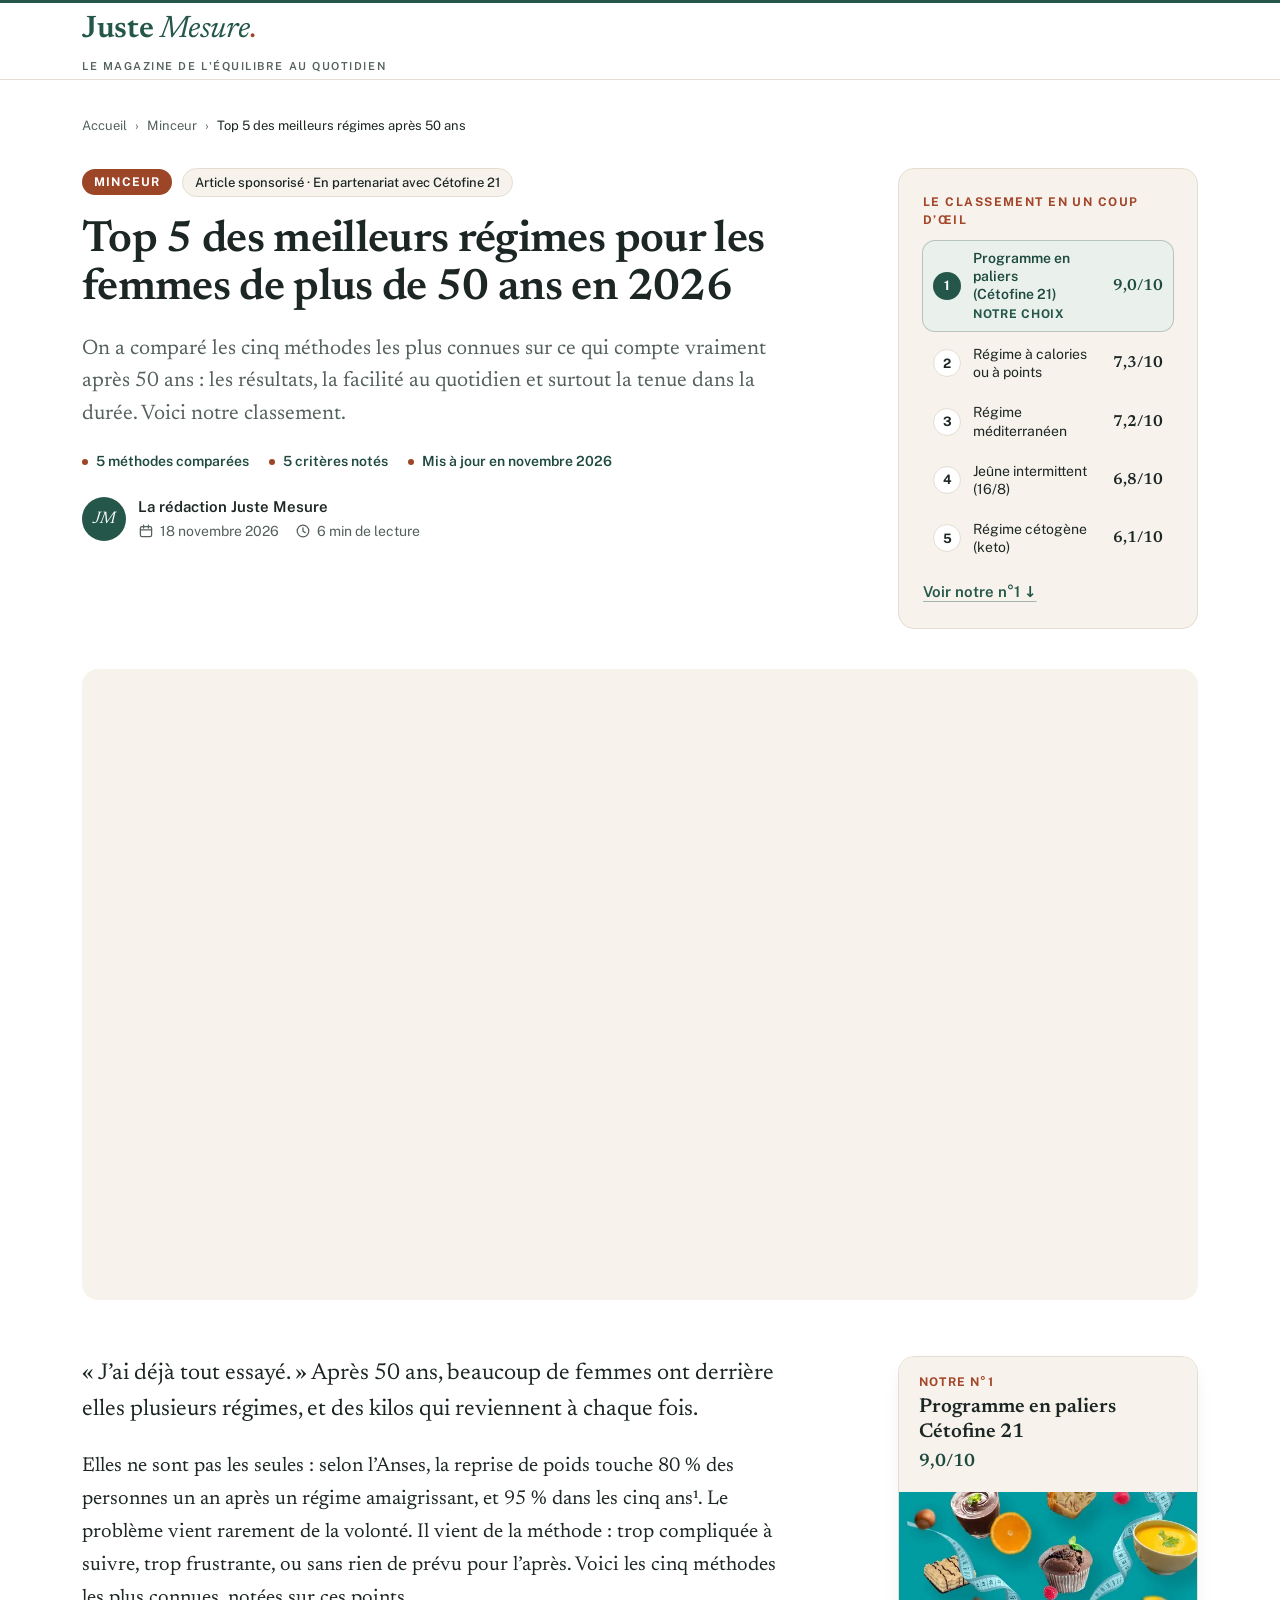
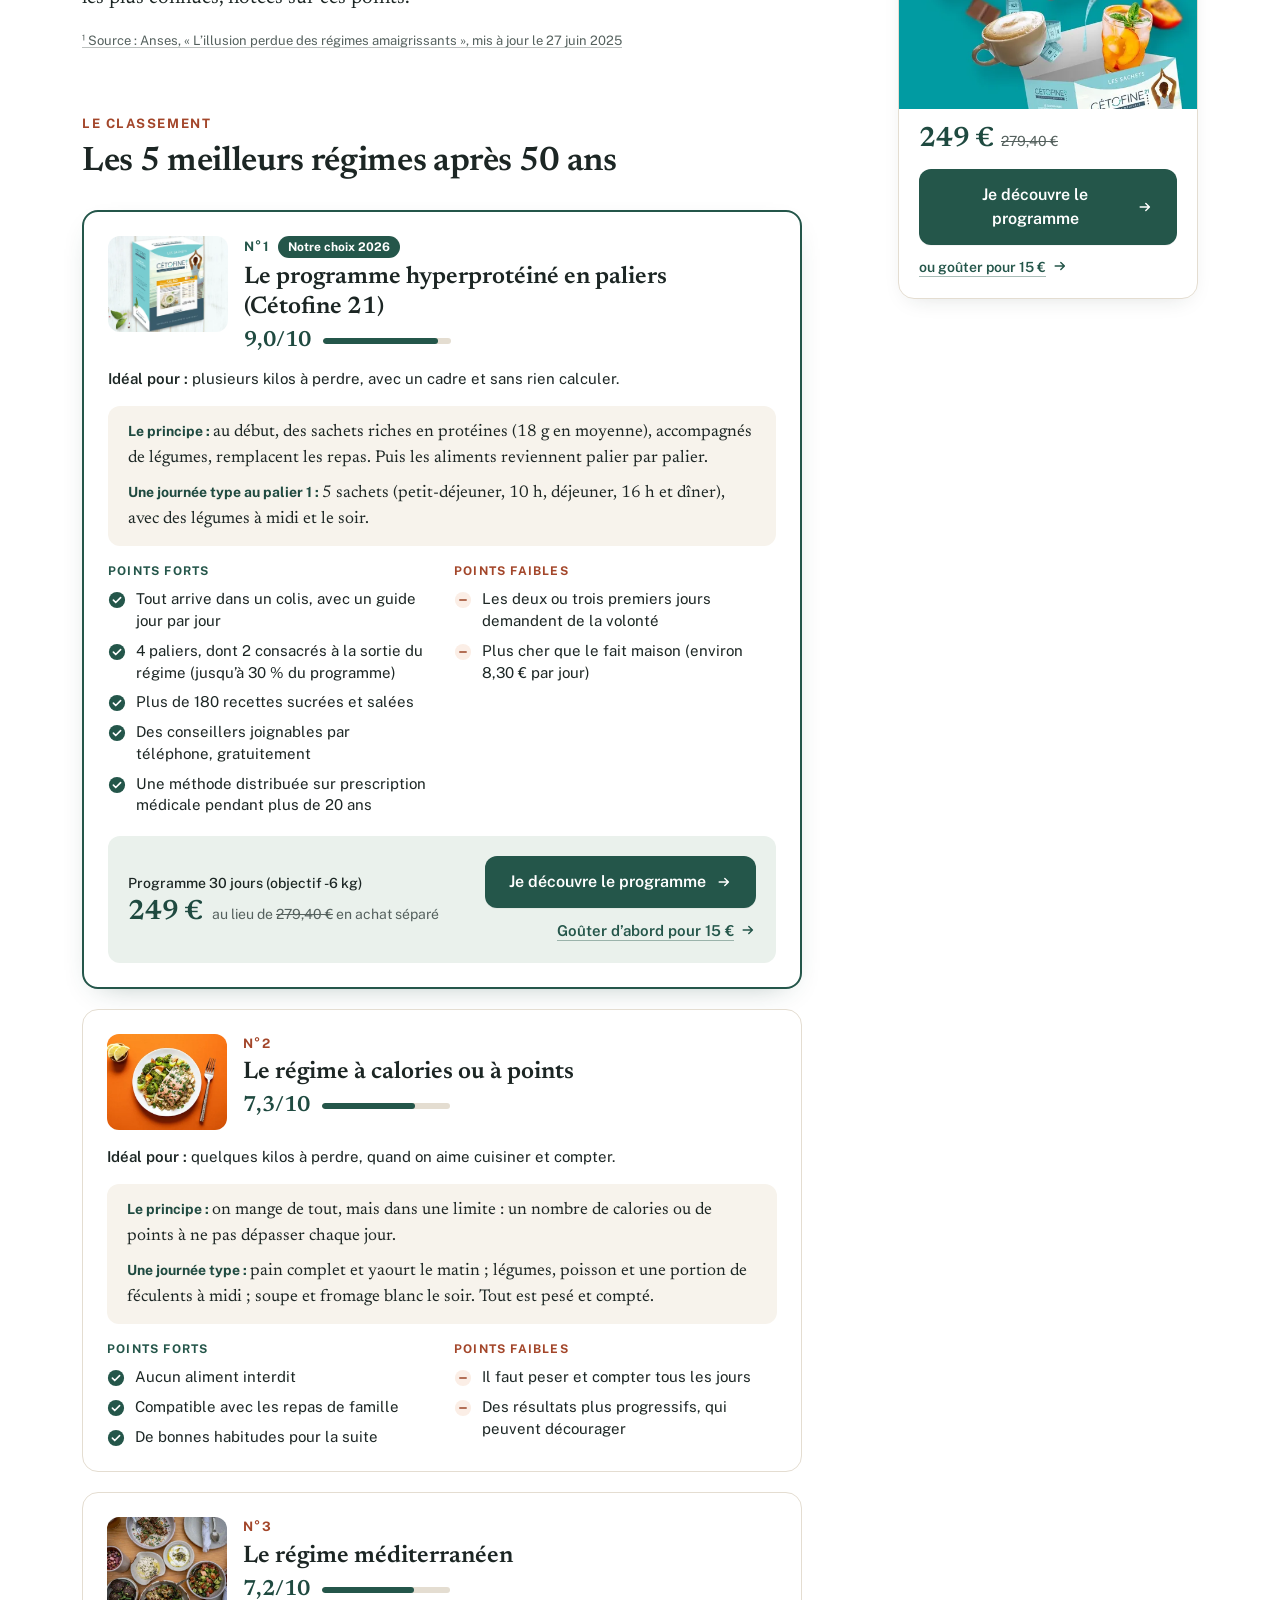
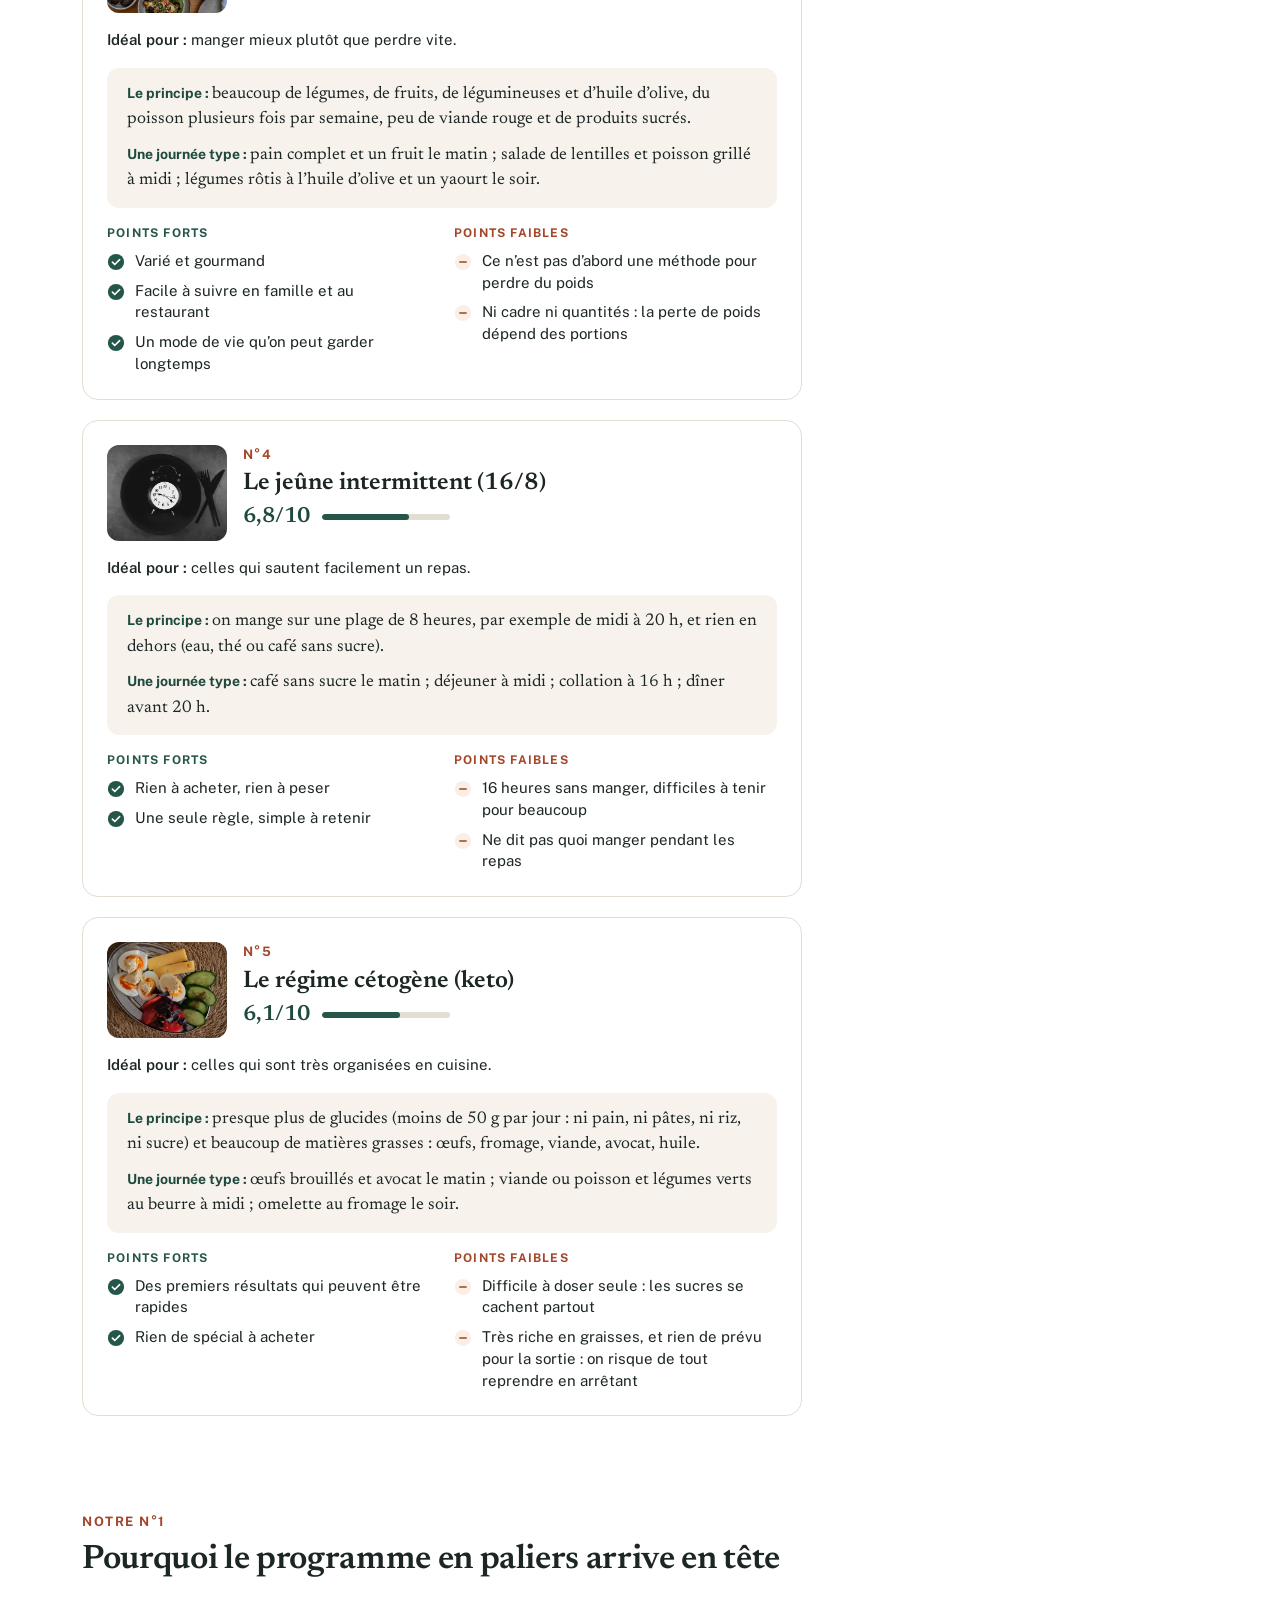
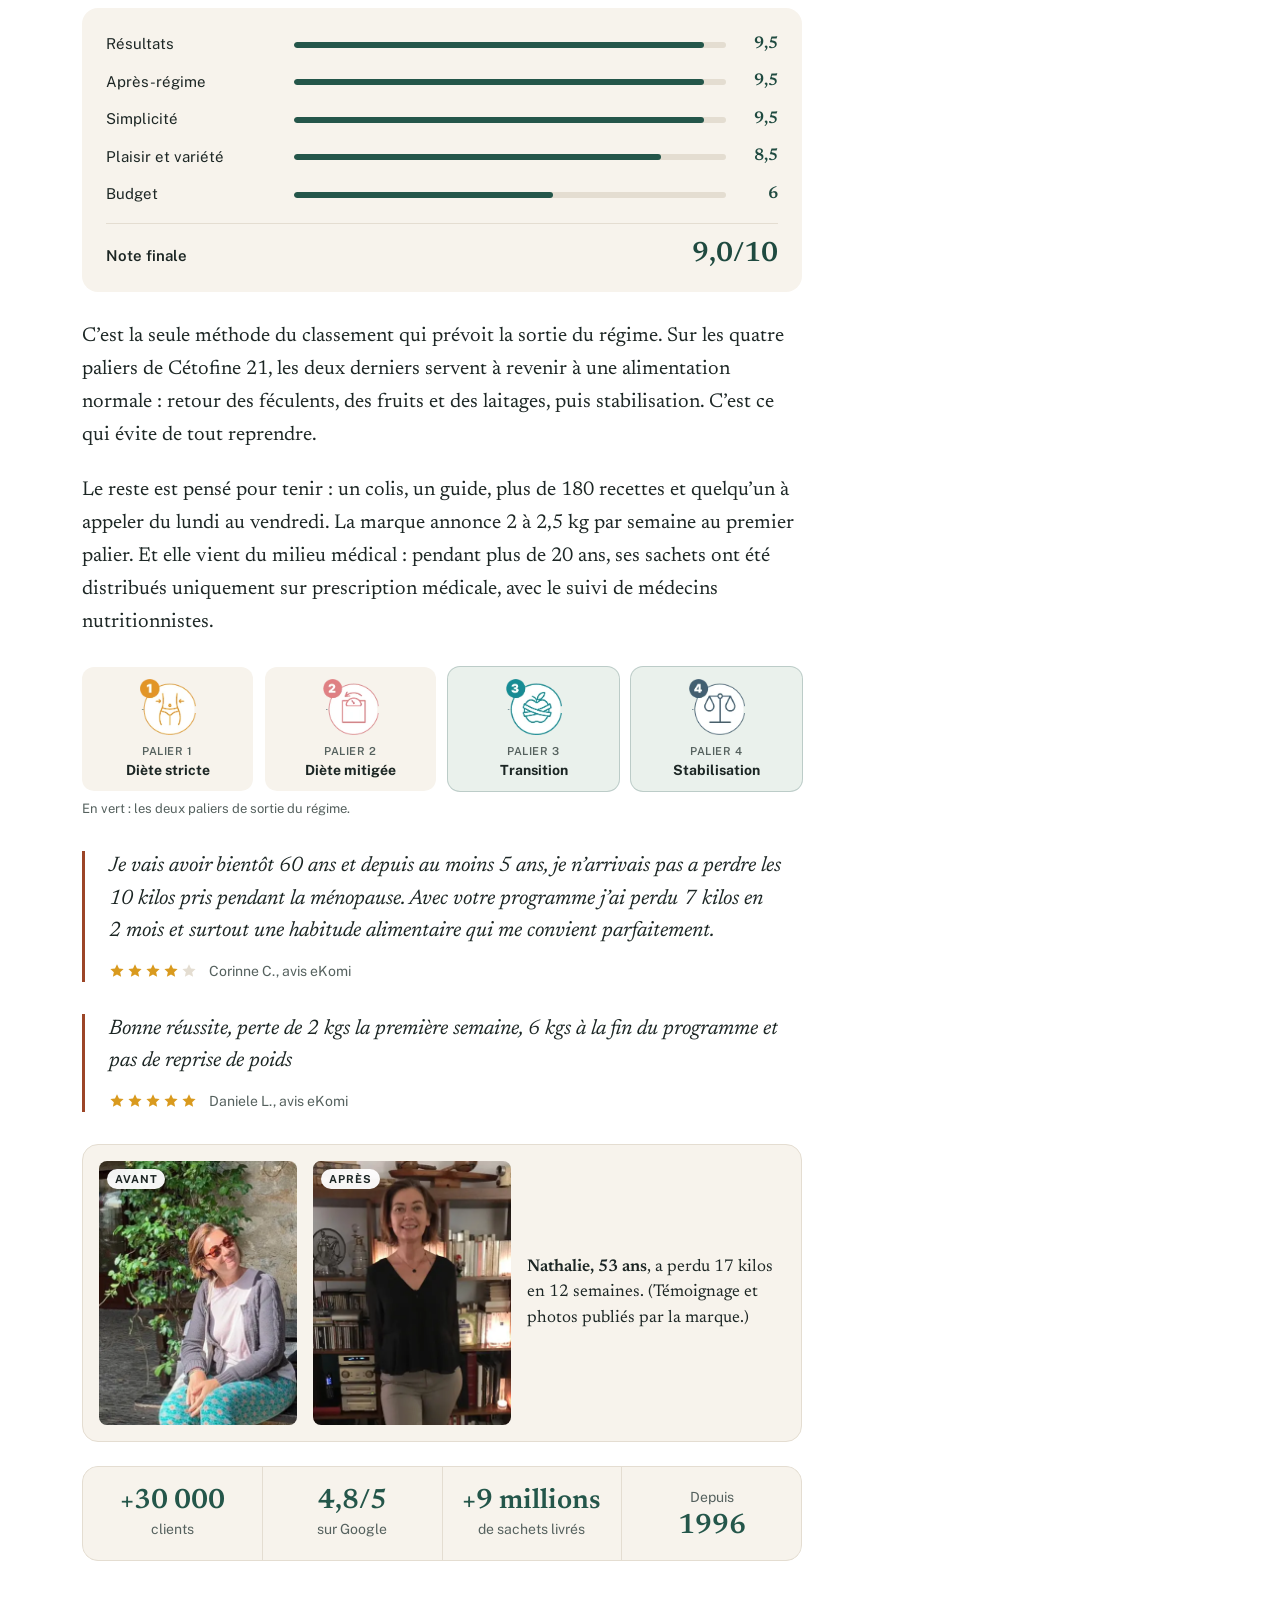
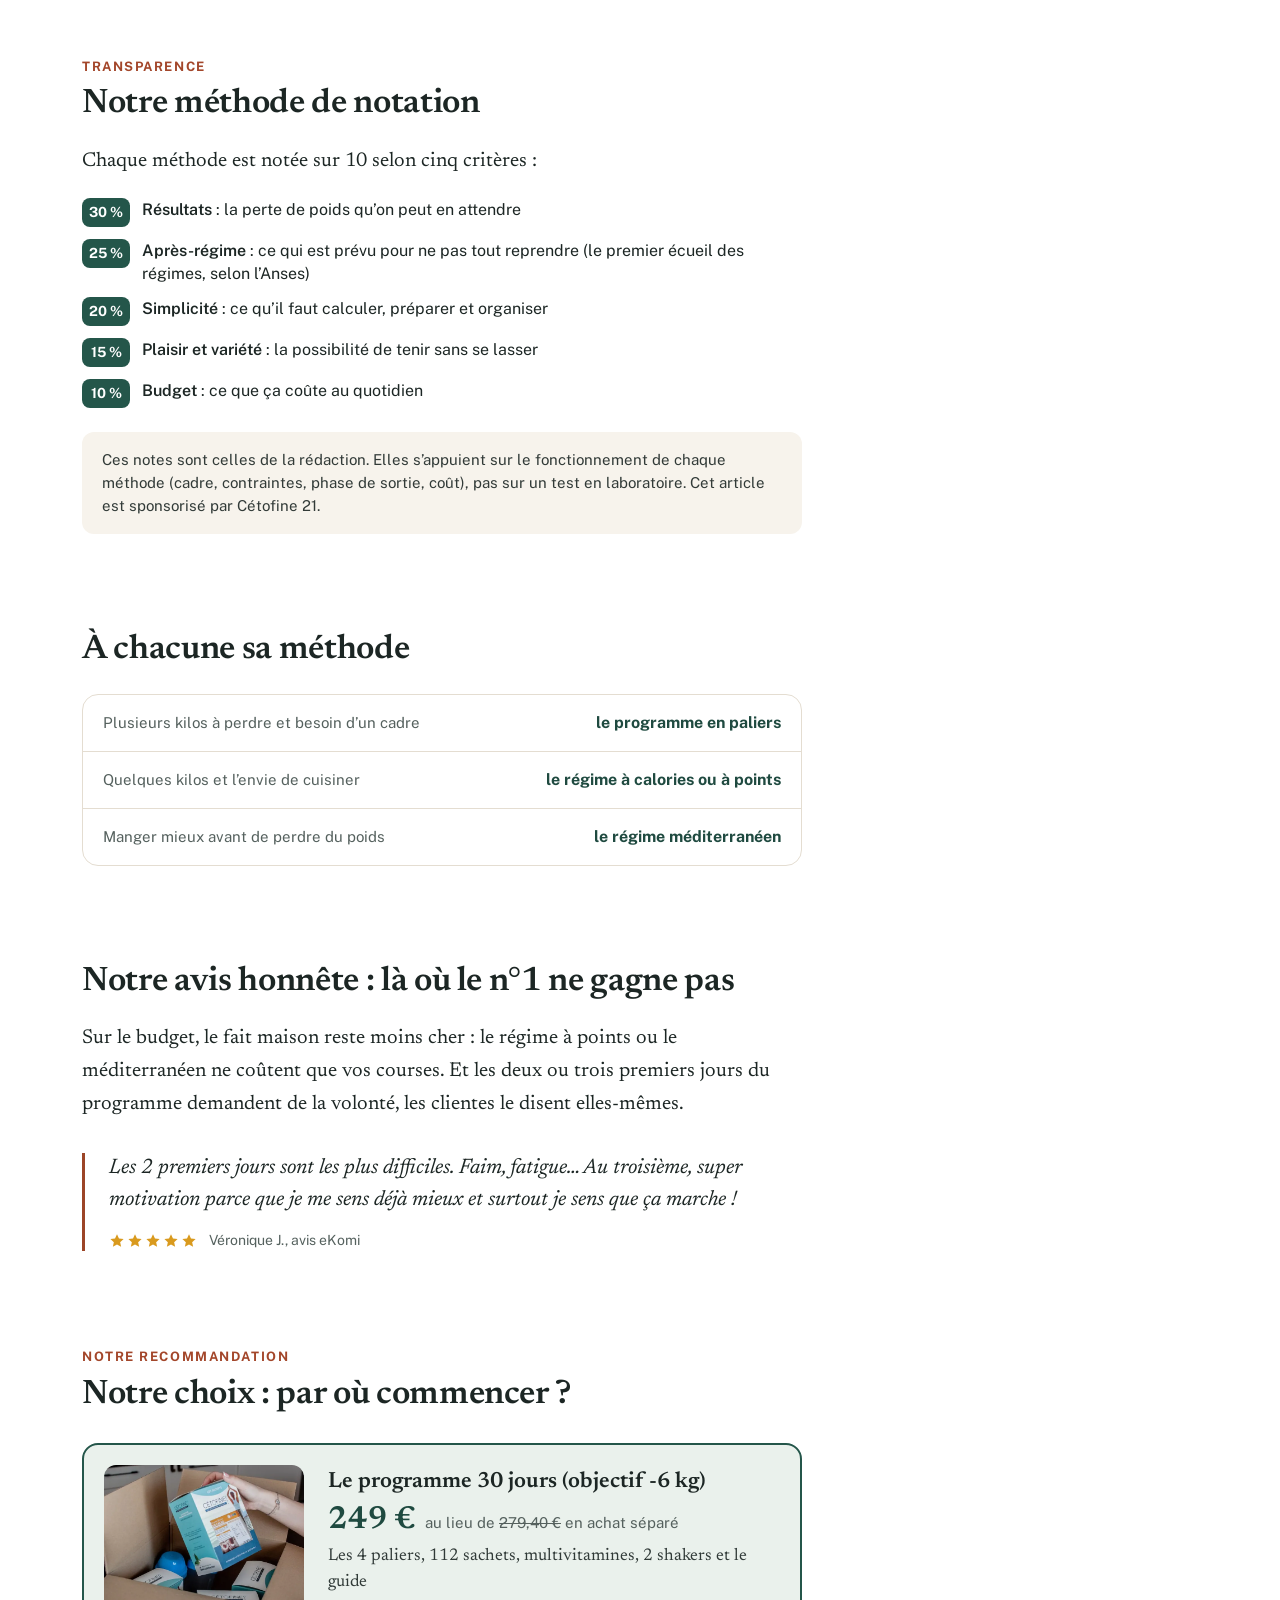
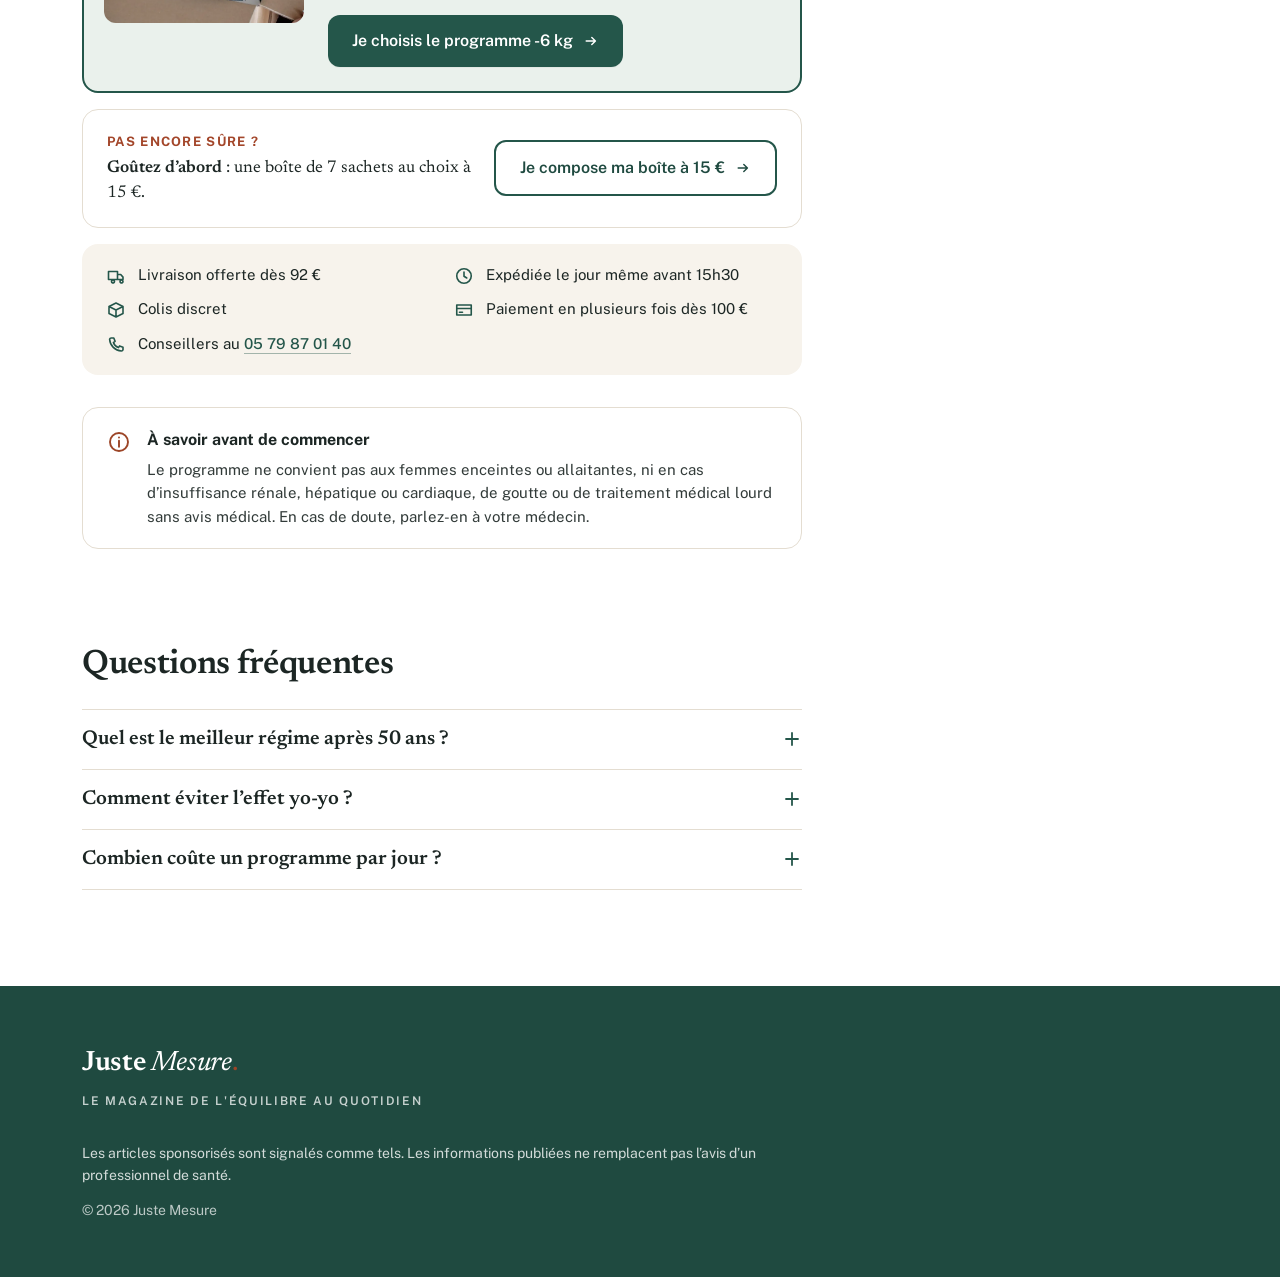
==== commit d66e2a64: "feat: photos libres de droit à la place des pictos (méthodes n°2 à 5) Quatre photos Unsplash sous li" ====
--- a/index.html
+++ b/index.html
@@ -44,8 +44,8 @@
       "articleSection": "Minceur"
     }
     </script>
-    <script type="module" crossorigin src="./index-sQJArXeI.js"></script>
-    <link rel="stylesheet" crossorigin href="./index-BRPPMFV4.css">
+    <script type="module" crossorigin src="./index-CJXAsjCt.js"></script>
+    <link rel="stylesheet" crossorigin href="./index-CZqOWCCz.css">
   </head>
   <body>
     <!-- GTM BODY -->
--- a/index-CZqOWCCz.css
+++ b/index-CZqOWCCz.css
@@ -0,0 +1 @@
+@font-face{font-family:Newsreader;font-style:normal;font-display:swap;font-weight:400;src:url(./newsreader-latin-400-normal-BFBkh4jY.woff2) format("woff2"),url(./newsreader-latin-400-normal-gRTjlS2D.woff) format("woff")}@font-face{font-family:Newsreader;font-style:italic;font-display:swap;font-weight:400;src:url(./newsreader-latin-400-italic-CEihAR-f.woff2) format("woff2"),url(./newsreader-latin-400-italic-CNZoH1hn.woff) format("woff")}@font-face{font-family:Newsreader;font-style:normal;font-display:swap;font-weight:600;src:url(./newsreader-latin-600-normal-30OJ_TG_.woff2) format("woff2"),url(./newsreader-latin-600-normal-DUnT2r2g.woff) format("woff")}@font-face{font-family:Newsreader;font-style:italic;font-display:swap;font-weight:600;src:url(./newsreader-latin-600-italic-BXGU4hd9.woff2) format("woff2"),url(./newsreader-latin-600-italic-QBRrDGPr.woff) format("woff")}@font-face{font-family:Public Sans;font-style:normal;font-display:swap;font-weight:400;src:url(./public-sans-latin-400-normal-8Rpg0ruU.woff2) format("woff2"),url(./public-sans-latin-400-normal-SBbinRkI.woff) format("woff")}@font-face{font-family:Public Sans;font-style:normal;font-display:swap;font-weight:500;src:url(./public-sans-latin-500-normal-NlrCPXnF.woff2) format("woff2"),url(./public-sans-latin-500-normal-vCxiVFAq.woff) format("woff")}@font-face{font-family:Public Sans;font-style:normal;font-display:swap;font-weight:600;src:url(./public-sans-latin-600-normal-Fru-LXNs.woff2) format("woff2"),url(./public-sans-latin-600-normal-BR59oU-I.woff) format("woff")}@font-face{font-family:Public Sans;font-style:normal;font-display:swap;font-weight:700;src:url(./public-sans-latin-700-normal-BqJmxWdE.woff2) format("woff2"),url(./public-sans-latin-700-normal-Dm-oTPSL.woff) format("woff")}@layer properties{@supports (((-webkit-hyphens:none)) and (not (margin-trim:block))) or ((-moz-orient:inline) and (not (color:rgb(from red r g b)))){*,:before,:after,::backdrop{--tw-translate-x:0;--tw-translate-y:0;--tw-translate-z:0;--tw-scale-x:1;--tw-scale-y:1;--tw-scale-z:1;--tw-rotate-x:initial;--tw-rotate-y:initial;--tw-rotate-z:initial;--tw-skew-x:initial;--tw-skew-y:initial;--tw-space-y-reverse:0;--tw-divide-y-reverse:0;--tw-border-style:solid;--tw-leading:initial;--tw-font-weight:initial;--tw-tracking:initial;--tw-shadow:0 0 #0000;--tw-shadow-color:initial;--tw-shadow-alpha:100%;--tw-inset-shadow:0 0 #0000;--tw-inset-shadow-color:initial;--tw-inset-shadow-alpha:100%;--tw-ring-color:initial;--tw-ring-shadow:0 0 #0000;--tw-inset-ring-color:initial;--tw-inset-ring-shadow:0 0 #0000;--tw-ring-inset:initial;--tw-ring-offset-width:0px;--tw-ring-offset-color:#fff;--tw-ring-offset-shadow:0 0 #0000;--tw-outline-style:solid;--tw-blur:initial;--tw-brightness:initial;--tw-contrast:initial;--tw-grayscale:initial;--tw-hue-rotate:initial;--tw-invert:initial;--tw-opacity:initial;--tw-saturate:initial;--tw-sepia:initial;--tw-drop-shadow:initial;--tw-drop-shadow-color:initial;--tw-drop-shadow-alpha:100%;--tw-drop-shadow-size:initial;--tw-backdrop-blur:initial;--tw-backdrop-brightness:initial;--tw-backdrop-contrast:initial;--tw-backdrop-grayscale:initial;--tw-backdrop-hue-rotate:initial;--tw-backdrop-invert:initial;--tw-backdrop-opacity:initial;--tw-backdrop-saturate:initial;--tw-backdrop-sepia:initial;--tw-duration:initial}}}@layer theme{:root,:host{--font-sans:"Public Sans", system-ui, -apple-system, "Segoe UI", sans-serif;--font-serif:"Newsreader", Georgia, "Times New Roman", serif;--font-mono:ui-monospace, SFMono-Regular, Menlo, Monaco, Consolas, "Liberation Mono", "Courier New", monospace;--color-white:#fff;--spacing:.25rem;--font-weight-normal:400;--font-weight-medium:500;--font-weight-semibold:600;--font-weight-bold:700;--leading-tight:1.25;--radius-sm:.25rem;--radius-lg:.5rem;--radius-xl:.75rem;--radius-2xl:1rem;--default-transition-duration:.15s;--default-transition-timing-function:cubic-bezier(.4, 0, .2, 1);--default-font-family:var(--font-sans);--default-mono-font-family:var(--font-mono);--color-ink:#1c2624;--color-muted:#55615e;--color-paper:#f7f3ec;--color-line:#e4ddd1;--color-forest:#24564a;--color-forest-deep:#1f4a40;--color-sage:#eaf1ec;--color-clay:#9c4527;--color-clay-ink:#a3462a;--color-clay-soft:#fbeee6;--color-star:#d99a1e}}@layer base{*,:after,:before,::backdrop{box-sizing:border-box;border:0 solid;margin:0;padding:0}::file-selector-button{box-sizing:border-box;border:0 solid;margin:0;padding:0}html,:host{-webkit-text-size-adjust:100%;tab-size:4;line-height:1.5;font-family:var(--default-font-family,-apple-system, BlinkMacSystemFont, "Segoe UI", Roboto, "Helvetica Neue", "Noto Sans", Arial, sans-serif, "Apple Color Emoji", "Segoe UI Emoji", "Segoe UI Symbol", "Noto Color Emoji");font-feature-settings:var(--default-font-feature-settings,normal);font-variation-settings:var(--default-font-variation-settings,normal);-webkit-tap-highlight-color:transparent}hr{height:0;color:inherit;border-top-width:1px}abbr:where([title]){-webkit-text-decoration:underline dotted;text-decoration:underline dotted}h1,h2,h3,h4,h5,h6{font-size:inherit;font-weight:inherit}a{color:inherit;-webkit-text-decoration:inherit;text-decoration:inherit}b,strong{font-weight:bolder}code,kbd,samp,pre{font-family:var(--default-mono-font-family,ui-monospace, SFMono-Regular, Menlo, Monaco, Consolas, "Liberation Mono", "Courier New", monospace);font-feature-settings:var(--default-mono-font-feature-settings,normal);font-variation-settings:var(--default-mono-font-variation-settings,normal);font-size:1em}small{font-size:80%}sub,sup{vertical-align:baseline;font-size:75%;line-height:0;position:relative}sub{bottom:-.25em}sup{top:-.5em}table{text-indent:0;border-color:inherit;border-collapse:collapse}:-moz-focusring:where(:not(iframe)){outline:auto}progress{vertical-align:baseline}summary{display:list-item}ol,ul,menu{list-style:none}img,svg,video,canvas,audio,iframe,embed,object{vertical-align:middle;display:block}img,video{max-width:100%;height:auto}button,input,select,optgroup,textarea{font:inherit;font-feature-settings:inherit;font-variation-settings:inherit;letter-spacing:inherit;color:inherit;opacity:1;background-color:#0000;border-radius:0}::file-selector-button{font:inherit;font-feature-settings:inherit;font-variation-settings:inherit;letter-spacing:inherit;color:inherit;opacity:1;background-color:#0000;border-radius:0}:where(select:is([multiple],[size])) optgroup{font-weight:bolder}:where(select:is([multiple],[size])) optgroup option{padding-inline-start:20px}::file-selector-button{margin-inline-end:4px}::placeholder{opacity:1}@supports (not ((-webkit-appearance:-apple-pay-button))) or (contain-intrinsic-size:1px){::placeholder{color:currentColor}@supports (color:color-mix(in lab,red,red)){::placeholder{color:color-mix(in oklab,currentcolor 50%,transparent)}}}textarea{resize:vertical}::-webkit-search-decoration{-webkit-appearance:none}::-webkit-date-and-time-value{min-height:1lh;text-align:inherit}::-webkit-datetime-edit{display:inline-flex}::-webkit-datetime-edit-fields-wrapper{padding:0}::-webkit-datetime-edit{padding-block:0}::-webkit-datetime-edit-year-field{padding-block:0}::-webkit-datetime-edit-month-field{padding-block:0}::-webkit-datetime-edit-day-field{padding-block:0}::-webkit-datetime-edit-hour-field{padding-block:0}::-webkit-datetime-edit-minute-field{padding-block:0}::-webkit-datetime-edit-second-field{padding-block:0}::-webkit-datetime-edit-millisecond-field{padding-block:0}::-webkit-datetime-edit-meridiem-field{padding-block:0}::-webkit-calendar-picker-indicator{line-height:1}:-moz-ui-invalid{box-shadow:none}button,input:where([type=button],[type=reset],[type=submit]){appearance:button}::file-selector-button{appearance:button}::-webkit-inner-spin-button{height:auto}::-webkit-outer-spin-button{height:auto}[hidden]:where(:not([hidden=until-found])){display:none!important}html{-webkit-font-smoothing:antialiased;-moz-osx-font-smoothing:grayscale;scroll-behavior:smooth}body{font-family:var(--font-sans);color:var(--color-ink);background-color:#fff;overflow-x:hidden}::selection{background-color:var(--color-clay-soft);color:var(--color-ink)}section[id]{scroll-margin-top:88px}:focus-visible{outline:2px solid var(--color-forest);outline-offset:3px}}@layer components{.prose-article{font-family:var(--font-serif);color:var(--color-ink);font-size:1.1875rem;line-height:1.65}.prose-article>*+p{margin-top:1.1em}@media(min-width:64rem){.prose-article{font-size:1.25rem}}}@layer utilities{.pointer-events-none{pointer-events:none}.collapse{visibility:collapse}.invisible{visibility:hidden}.visible{visibility:visible}.absolute{position:absolute}.fixed{position:fixed}.relative{position:relative}.static{position:static}.sticky{position:sticky}.inset-x-0{inset-inline:0}.top-0{top:0}.top-2{top:calc(var(--spacing) * 2)}.top-\[104px\]{top:104px}.-bottom-px{bottom:-1px}.bottom-0{bottom:0}.left-2{left:calc(var(--spacing) * 2)}.z-40{z-index:40}.z-50{z-index:50}.order-1{order:1}.order-2{order:2}.order-3{order:3}.order-4{order:4}.order-5{order:5}.order-6{order:6}.order-7{order:7}.container{width:100%}@media(min-width:40rem){.container{max-width:40rem}}@media(min-width:48rem){.container{max-width:48rem}}@media(min-width:64rem){.container{max-width:64rem}}@media(min-width:80rem){.container{max-width:80rem}}@media(min-width:96rem){.container{max-width:96rem}}.-mx-5{margin-inline:calc(var(--spacing) * -5)}.mx-auto{margin-inline:auto}.my-8{margin-block:calc(var(--spacing) * 8)}.\!mt-4{margin-top:calc(var(--spacing) * 4)!important}.mt-0\.5{margin-top:calc(var(--spacing) * .5)}.mt-1{margin-top:var(--spacing)}.mt-1\.5{margin-top:calc(var(--spacing) * 1.5)}.mt-2{margin-top:calc(var(--spacing) * 2)}.mt-3{margin-top:calc(var(--spacing) * 3)}.mt-3\.5{margin-top:calc(var(--spacing) * 3.5)}.mt-4{margin-top:calc(var(--spacing) * 4)}.mt-5{margin-top:calc(var(--spacing) * 5)}.mt-6{margin-top:calc(var(--spacing) * 6)}.mt-7{margin-top:calc(var(--spacing) * 7)}.mt-8{margin-top:calc(var(--spacing) * 8)}.mt-10{margin-top:calc(var(--spacing) * 10)}.mt-14{margin-top:calc(var(--spacing) * 14)}.mt-20{margin-top:calc(var(--spacing) * 20)}.mt-\[3px\]{margin-top:3px}.mb-1{margin-bottom:var(--spacing)}.ml-1\.5{margin-left:calc(var(--spacing) * 1.5)}.block{display:block}.contents{display:contents}.flex{display:flex}.grid{display:grid}.hidden{display:none}.inline{display:inline}.inline-block{display:inline-block}.inline-flex{display:inline-flex}.aspect-\[3\/4\]{aspect-ratio:3/4}.aspect-\[600\/475\]{aspect-ratio:600/475}.h-1\.5{height:calc(var(--spacing) * 1.5)}.h-4{height:calc(var(--spacing) * 4)}.h-5{height:calc(var(--spacing) * 5)}.h-6{height:calc(var(--spacing) * 6)}.h-7{height:calc(var(--spacing) * 7)}.h-11{height:calc(var(--spacing) * 11)}.h-\[2px\]{height:2px}.h-\[3px\]{height:3px}.h-\[18px\]{height:18px}.h-\[60px\]{height:60px}.h-\[72px\]{height:72px}.h-auto{height:auto}.h-full{height:100%}.min-h-\[46px\]{min-height:46px}.min-h-\[52px\]{min-height:52px}.min-h-\[56px\]{min-height:56px}.w-1\.5{width:calc(var(--spacing) * 1.5)}.w-4{width:calc(var(--spacing) * 4)}.w-5{width:calc(var(--spacing) * 5)}.w-6{width:calc(var(--spacing) * 6)}.w-7{width:calc(var(--spacing) * 7)}.w-11{width:calc(var(--spacing) * 11)}.w-24{width:calc(var(--spacing) * 24)}.w-\[18px\]{width:18px}.w-\[90px\]{width:90px}.w-auto{width:auto}.w-full{width:100%}.max-w-\[640px\]{max-width:640px}.max-w-\[720px\]{max-width:720px}.max-w-\[1180px\]{max-width:1180px}.min-w-0{min-width:0}.flex-1{flex:1}.shrink-0{flex-shrink:0}.origin-left{transform-origin:0}.translate-y-0{--tw-translate-y:0px;translate:var(--tw-translate-x) var(--tw-translate-y)}.translate-y-full{--tw-translate-y:100%;translate:var(--tw-translate-x) var(--tw-translate-y)}.scale-x-0{--tw-scale-x:0%;scale:var(--tw-scale-x) var(--tw-scale-y)}.transform{transform:var(--tw-rotate-x, ) var(--tw-rotate-y, ) var(--tw-rotate-z, ) var(--tw-skew-x, ) var(--tw-skew-y, )}.cursor-pointer{cursor:pointer}.resize{resize:both}.scroll-mt-24{scroll-margin-top:calc(var(--spacing) * 24)}.list-none{list-style-type:none}.grid-cols-2{grid-template-columns:repeat(2,minmax(0,1fr))}.grid-cols-4{grid-template-columns:repeat(4,minmax(0,1fr))}.grid-cols-\[3rem_minmax\(0\,1fr\)\]{grid-template-columns:3rem minmax(0,1fr)}.grid-cols-\[minmax\(0\,1fr\)_minmax\(0\,1fr\)_minmax\(0\,1\.3fr\)\]{grid-template-columns:minmax(0,1fr) minmax(0,1fr) minmax(0,1.3fr)}.grid-cols-\[minmax\(0\,9rem\)_1fr_2\.5rem\]{grid-template-columns:minmax(0,9rem) 1fr 2.5rem}.flex-col{flex-direction:column}.flex-col-reverse{flex-direction:column-reverse}.flex-wrap{flex-wrap:wrap}.items-baseline{align-items:baseline}.items-center{align-items:center}.items-start{align-items:flex-start}.justify-between{justify-content:space-between}.justify-center{justify-content:center}.gap-0\.5{gap:calc(var(--spacing) * .5)}.gap-1{gap:var(--spacing)}.gap-1\.5{gap:calc(var(--spacing) * 1.5)}.gap-2{gap:calc(var(--spacing) * 2)}.gap-2\.5{gap:calc(var(--spacing) * 2.5)}.gap-3{gap:calc(var(--spacing) * 3)}.gap-4{gap:calc(var(--spacing) * 4)}.gap-6{gap:calc(var(--spacing) * 6)}.gap-px{gap:1px}:where(.space-y-1\.5>:not(:last-child)){--tw-space-y-reverse:0;margin-block-start:calc(calc(var(--spacing) * 1.5) * var(--tw-space-y-reverse));margin-block-end:calc(calc(var(--spacing) * 1.5) * calc(1 - var(--tw-space-y-reverse)))}:where(.space-y-2>:not(:last-child)){--tw-space-y-reverse:0;margin-block-start:calc(calc(var(--spacing) * 2) * var(--tw-space-y-reverse));margin-block-end:calc(calc(var(--spacing) * 2) * calc(1 - var(--tw-space-y-reverse)))}:where(.space-y-2\.5>:not(:last-child)){--tw-space-y-reverse:0;margin-block-start:calc(calc(var(--spacing) * 2.5) * var(--tw-space-y-reverse));margin-block-end:calc(calc(var(--spacing) * 2.5) * calc(1 - var(--tw-space-y-reverse)))}:where(.space-y-3>:not(:last-child)){--tw-space-y-reverse:0;margin-block-start:calc(calc(var(--spacing) * 3) * var(--tw-space-y-reverse));margin-block-end:calc(calc(var(--spacing) * 3) * calc(1 - var(--tw-space-y-reverse)))}:where(.space-y-5>:not(:last-child)){--tw-space-y-reverse:0;margin-block-start:calc(calc(var(--spacing) * 5) * var(--tw-space-y-reverse));margin-block-end:calc(calc(var(--spacing) * 5) * calc(1 - var(--tw-space-y-reverse)))}.gap-x-2{column-gap:calc(var(--spacing) * 2)}.gap-x-2\.5{column-gap:calc(var(--spacing) * 2.5)}.gap-x-3{column-gap:calc(var(--spacing) * 3)}.gap-x-5{column-gap:calc(var(--spacing) * 5)}.gap-x-6{column-gap:calc(var(--spacing) * 6)}.gap-y-1{row-gap:var(--spacing)}.gap-y-2{row-gap:calc(var(--spacing) * 2)}.gap-y-3{row-gap:calc(var(--spacing) * 3)}:where(.divide-y>:not(:last-child)){--tw-divide-y-reverse:0;border-bottom-style:var(--tw-border-style);border-top-style:var(--tw-border-style);border-top-width:calc(1px * var(--tw-divide-y-reverse));border-bottom-width:calc(1px * calc(1 - var(--tw-divide-y-reverse)))}:where(.divide-line>:not(:last-child)){border-color:var(--color-line)}.truncate{text-overflow:ellipsis;white-space:nowrap;overflow:hidden}.overflow-hidden{overflow:hidden}.rounded-2xl{border-radius:var(--radius-2xl)}.rounded-full{border-radius:2147483647px}.rounded-lg{border-radius:var(--radius-lg)}.rounded-sm{border-radius:var(--radius-sm)}.rounded-xl{border-radius:var(--radius-xl)}.rounded-r-xl{border-top-right-radius:var(--radius-xl);border-bottom-right-radius:var(--radius-xl)}.border{border-style:var(--tw-border-style);border-width:1px}.border-2{border-style:var(--tw-border-style);border-width:2px}.border-y{border-block-style:var(--tw-border-style);border-block-width:1px}.border-t{border-top-style:var(--tw-border-style);border-top-width:1px}.border-b{border-bottom-style:var(--tw-border-style);border-bottom-width:1px}.border-l-4{border-left-style:var(--tw-border-style);border-left-width:4px}.border-l-\[3px\]{border-left-style:var(--tw-border-style);border-left-width:3px}.border-clay{border-color:var(--color-clay)}.border-forest{border-color:var(--color-forest)}.border-line{border-color:var(--color-line)}.bg-clay{background-color:var(--color-clay)}.bg-forest{background-color:var(--color-forest)}.bg-forest-deep{background-color:var(--color-forest-deep)}.bg-line{background-color:var(--color-line)}.bg-paper{background-color:var(--color-paper)}.bg-sage{background-color:var(--color-sage)}.bg-white{background-color:var(--color-white)}.bg-white\/95{background-color:#fffffff2}@supports (color:color-mix(in lab,red,red)){.bg-white\/95{background-color:color-mix(in oklab,var(--color-white) 95%,transparent)}}.bg-white\/97{background-color:#fffffff7}@supports (color:color-mix(in lab,red,red)){.bg-white\/97{background-color:color-mix(in oklab,var(--color-white) 97%,transparent)}}.fill-clay-soft{fill:var(--color-clay-soft)}.fill-forest{fill:var(--color-forest)}.object-cover{object-fit:cover}.object-top{object-position:top}.p-3{padding:calc(var(--spacing) * 3)}.p-4{padding:calc(var(--spacing) * 4)}.p-5{padding:calc(var(--spacing) * 5)}.px-1{padding-inline:var(--spacing)}.px-2{padding-inline:calc(var(--spacing) * 2)}.px-2\.5{padding-inline:calc(var(--spacing) * 2.5)}.px-3{padding-inline:calc(var(--spacing) * 3)}.px-4{padding-inline:calc(var(--spacing) * 4)}.px-5{padding-inline:calc(var(--spacing) * 5)}.px-6{padding-inline:calc(var(--spacing) * 6)}.py-0\.5{padding-block:calc(var(--spacing) * .5)}.py-1{padding-block:var(--spacing)}.py-2{padding-block:calc(var(--spacing) * 2)}.py-2\.5{padding-block:calc(var(--spacing) * 2.5)}.py-3{padding-block:calc(var(--spacing) * 3)}.py-3\.5{padding-block:calc(var(--spacing) * 3.5)}.py-4{padding-block:calc(var(--spacing) * 4)}.py-5{padding-block:calc(var(--spacing) * 5)}.py-12{padding-block:calc(var(--spacing) * 12)}.pt-3{padding-top:calc(var(--spacing) * 3)}.pt-4{padding-top:calc(var(--spacing) * 4)}.pt-5{padding-top:calc(var(--spacing) * 5)}.pr-9{padding-right:calc(var(--spacing) * 9)}.pb-5{padding-bottom:calc(var(--spacing) * 5)}.pb-20{padding-bottom:calc(var(--spacing) * 20)}.pb-\[calc\(0\.75rem\+env\(safe-area-inset-bottom\)\)\]{padding-bottom:calc(.75rem + env(safe-area-inset-bottom))}.pl-5{padding-left:calc(var(--spacing) * 5)}.text-center{text-align:center}.text-right{text-align:right}.align-\[-0\.15em\]{vertical-align:-.15em}.font-sans{font-family:var(--font-sans)}.font-serif{font-family:var(--font-serif)}.\!text-\[1\.0625rem\]{font-size:1.0625rem!important}.text-\[0\.75rem\]{font-size:.75rem}.text-\[0\.875rem\]{font-size:.875rem}.text-\[0\.6875rem\]{font-size:.6875rem}.text-\[0\.8125rem\]{font-size:.8125rem}.text-\[0\.9375rem\]{font-size:.9375rem}.text-\[1\.05rem\]{font-size:1.05rem}.text-\[1\.6rem\]{font-size:1.6rem}.text-\[1\.25rem\]{font-size:1.25rem}.text-\[1\.75rem\]{font-size:1.75rem}.text-\[1\.125rem\]{font-size:1.125rem}.text-\[1\.375rem\]{font-size:1.375rem}.text-\[1\.0625rem\]{font-size:1.0625rem}.text-\[1\.625rem\]{font-size:1.625rem}.text-\[1\.875rem\]{font-size:1.875rem}.text-\[1\.1875rem\]{font-size:1.1875rem}.text-\[1rem\]{font-size:1rem}.text-\[2rem\]{font-size:2rem}.leading-\[1\.3\]{--tw-leading:1.3;line-height:1.3}.leading-\[1\.5\]{--tw-leading:1.5;line-height:1.5}.leading-\[1\.6\]{--tw-leading:1.6;line-height:1.6}.leading-\[1\.12\]{--tw-leading:1.12;line-height:1.12}.leading-\[1\.18\]{--tw-leading:1.18;line-height:1.18}.leading-\[1\.25\]{--tw-leading:1.25;line-height:1.25}.leading-\[1\.35\]{--tw-leading:1.35;line-height:1.35}.leading-\[1\.45\]{--tw-leading:1.45;line-height:1.45}.leading-\[1\.55\]{--tw-leading:1.55;line-height:1.55}.leading-none{--tw-leading:1;line-height:1}.leading-tight{--tw-leading:var(--leading-tight);line-height:var(--leading-tight)}.font-bold{--tw-font-weight:var(--font-weight-bold);font-weight:var(--font-weight-bold)}.font-medium{--tw-font-weight:var(--font-weight-medium);font-weight:var(--font-weight-medium)}.font-normal{--tw-font-weight:var(--font-weight-normal);font-weight:var(--font-weight-normal)}.font-semibold{--tw-font-weight:var(--font-weight-semibold);font-weight:var(--font-weight-semibold)}.tracking-\[-0\.01em\]{--tw-tracking:-.01em;letter-spacing:-.01em}.tracking-\[-0\.015em\]{--tw-tracking:-.015em;letter-spacing:-.015em}.tracking-\[0\.1em\]{--tw-tracking:.1em;letter-spacing:.1em}.tracking-\[0\.06em\]{--tw-tracking:.06em;letter-spacing:.06em}.tracking-\[0\.08em\]{--tw-tracking:.08em;letter-spacing:.08em}.tracking-\[0\.12em\]{--tw-tracking:.12em;letter-spacing:.12em}.tracking-\[0\.14em\]{--tw-tracking:.14em;letter-spacing:.14em}.text-balance{text-wrap:balance}.text-pretty{text-wrap:pretty}.whitespace-nowrap{white-space:nowrap}.text-clay{color:var(--color-clay)}.text-clay-ink{color:var(--color-clay-ink)}.text-forest{color:var(--color-forest)}.text-forest-deep{color:var(--color-forest-deep)}.text-ink{color:var(--color-ink)}.text-ink\/90{color:#1c2624e6}@supports (color:color-mix(in lab,red,red)){.text-ink\/90{color:color-mix(in oklab,var(--color-ink) 90%,transparent)}}.text-line{color:var(--color-line)}.text-muted{color:var(--color-muted)}.text-star{color:var(--color-star)}.text-white{color:var(--color-white)}.text-white\/70{color:#ffffffb3}@supports (color:color-mix(in lab,red,red)){.text-white\/70{color:color-mix(in oklab,var(--color-white) 70%,transparent)}}.text-white\/75{color:#ffffffbf}@supports (color:color-mix(in lab,red,red)){.text-white\/75{color:color-mix(in oklab,var(--color-white) 75%,transparent)}}.text-white\/80{color:#fffc}@supports (color:color-mix(in lab,red,red)){.text-white\/80{color:color-mix(in oklab,var(--color-white) 80%,transparent)}}.uppercase{text-transform:uppercase}.italic{font-style:italic}.underline{text-decoration-line:underline}.decoration-forest\/40{text-decoration-color:#24564a66}@supports (color:color-mix(in lab,red,red)){.decoration-forest\/40{-webkit-text-decoration-color:color-mix(in oklab,var(--color-forest) 40%,transparent);text-decoration-color:color-mix(in oklab,var(--color-forest) 40%,transparent)}}.decoration-muted\/40{text-decoration-color:#55615e66}@supports (color:color-mix(in lab,red,red)){.decoration-muted\/40{-webkit-text-decoration-color:color-mix(in oklab,var(--color-muted) 40%,transparent);text-decoration-color:color-mix(in oklab,var(--color-muted) 40%,transparent)}}.underline-offset-2{text-underline-offset:2px}.underline-offset-4{text-underline-offset:4px}.shadow-\[0_-6px_20px_-12px_rgba\(28\,38\,36\,0\.25\)\]{--tw-shadow:0 -6px 20px -12px var(--tw-shadow-color,#1c262440);box-shadow:var(--tw-inset-shadow),var(--tw-inset-ring-shadow),var(--tw-ring-offset-shadow),var(--tw-ring-shadow),var(--tw-shadow)}.shadow-\[0_1px_0_rgba\(0\,0\,0\,0\.04\)\]{--tw-shadow:0 1px 0 var(--tw-shadow-color,#0000000a);box-shadow:var(--tw-inset-shadow),var(--tw-inset-ring-shadow),var(--tw-ring-offset-shadow),var(--tw-ring-shadow),var(--tw-shadow)}.shadow-\[0_8px_24px_-12px_rgba\(28\,38\,36\,0\.18\)\]{--tw-shadow:0 8px 24px -12px var(--tw-shadow-color,#1c26242e);box-shadow:var(--tw-inset-shadow),var(--tw-inset-ring-shadow),var(--tw-ring-offset-shadow),var(--tw-ring-shadow),var(--tw-shadow)}.shadow-\[0_10px_30px_-18px_rgba\(31\,74\,64\,0\.45\)\]{--tw-shadow:0 10px 30px -18px var(--tw-shadow-color,#1f4a4073);box-shadow:var(--tw-inset-shadow),var(--tw-inset-ring-shadow),var(--tw-ring-offset-shadow),var(--tw-ring-shadow),var(--tw-shadow)}.ring-1{--tw-ring-shadow:var(--tw-ring-inset, ) 0 0 0 calc(1px + var(--tw-ring-offset-width)) var(--tw-ring-color,currentcolor);box-shadow:var(--tw-inset-shadow),var(--tw-inset-ring-shadow),var(--tw-ring-offset-shadow),var(--tw-ring-shadow),var(--tw-shadow)}.ring-forest\/30{--tw-ring-color:#24564a4d}@supports (color:color-mix(in lab,red,red)){.ring-forest\/30{--tw-ring-color:color-mix(in oklab, var(--color-forest) 30%, transparent)}}.outline{outline-style:var(--tw-outline-style);outline-width:1px}.filter{filter:var(--tw-blur, ) var(--tw-brightness, ) var(--tw-contrast, ) var(--tw-grayscale, ) var(--tw-hue-rotate, ) var(--tw-invert, ) var(--tw-saturate, ) var(--tw-sepia, ) var(--tw-drop-shadow, )}.backdrop-blur{--tw-backdrop-blur:blur(8px);-webkit-backdrop-filter:var(--tw-backdrop-blur, ) var(--tw-backdrop-brightness, ) var(--tw-backdrop-contrast, ) var(--tw-backdrop-grayscale, ) var(--tw-backdrop-hue-rotate, ) var(--tw-backdrop-invert, ) var(--tw-backdrop-opacity, ) var(--tw-backdrop-saturate, ) var(--tw-backdrop-sepia, );backdrop-filter:var(--tw-backdrop-blur, ) var(--tw-backdrop-brightness, ) var(--tw-backdrop-contrast, ) var(--tw-backdrop-grayscale, ) var(--tw-backdrop-hue-rotate, ) var(--tw-backdrop-invert, ) var(--tw-backdrop-opacity, ) var(--tw-backdrop-saturate, ) var(--tw-backdrop-sepia, )}.transition{transition-property:color,background-color,border-color,outline-color,text-decoration-color,fill,stroke,--tw-gradient-from,--tw-gradient-via,--tw-gradient-to,opacity,box-shadow,transform,translate,scale,rotate,filter,-webkit-backdrop-filter,backdrop-filter,display,content-visibility,overlay,pointer-events;transition-timing-function:var(--tw-ease,var(--default-transition-timing-function));transition-duration:var(--tw-duration,var(--default-transition-duration))}.transition-colors{transition-property:color,background-color,border-color,outline-color,text-decoration-color,fill,stroke,--tw-gradient-from,--tw-gradient-via,--tw-gradient-to;transition-timing-function:var(--tw-ease,var(--default-transition-timing-function));transition-duration:var(--tw-duration,var(--default-transition-duration))}.transition-transform{transition-property:transform,translate,scale,rotate;transition-timing-function:var(--tw-ease,var(--default-transition-timing-function));transition-duration:var(--tw-duration,var(--default-transition-duration))}.duration-300{--tw-duration:.3s;transition-duration:.3s}.will-change-transform{will-change:transform}:is(:where(.group):is([open],:popover-open,:open) .group-open\:rotate-45){rotate:45deg}@media(hover:hover){:is(:where(.group):hover .group-hover\:translate-x-0\.5){--tw-translate-x:calc(var(--spacing) * .5);translate:var(--tw-translate-x) var(--tw-translate-y)}}.marker\:hidden ::marker{display:none}.marker\:hidden::marker{display:none}.marker\:hidden ::-webkit-details-marker{display:none}.marker\:hidden::-webkit-details-marker{display:none}@media(hover:hover){.hover\:bg-forest-deep:hover{background-color:var(--color-forest-deep)}.hover\:bg-sage:hover{background-color:var(--color-sage)}.hover\:bg-white:hover{background-color:var(--color-white)}.hover\:decoration-forest:hover{-webkit-text-decoration-color:var(--color-forest);text-decoration-color:var(--color-forest)}.hover\:decoration-muted:hover{-webkit-text-decoration-color:var(--color-muted);text-decoration-color:var(--color-muted)}}@supports ((-webkit-backdrop-filter:var(--tw)) or (backdrop-filter:var(--tw))){.supports-\[backdrop-filter\]\:bg-white\/85{background-color:#ffffffd9}@supports (color:color-mix(in lab,red,red)){.supports-\[backdrop-filter\]\:bg-white\/85{background-color:color-mix(in oklab,var(--color-white) 85%,transparent)}}}@media(min-width:40rem){.sm\:mx-0{margin-inline:0}.sm\:mt-0{margin-top:0}.sm\:mt-6{margin-top:calc(var(--spacing) * 6)}.sm\:block{display:block}.sm\:flex{display:flex}.sm\:grid{display:grid}.sm\:inline-block{display:inline-block}.sm\:h-14{height:calc(var(--spacing) * 14)}.sm\:h-\[96px\]{height:96px}.sm\:w-14{width:calc(var(--spacing) * 14)}.sm\:w-32{width:calc(var(--spacing) * 32)}.sm\:w-\[120px\]{width:120px}.sm\:w-auto{width:auto}.sm\:w-full{width:100%}.sm\:grid-cols-2{grid-template-columns:repeat(2,minmax(0,1fr))}.sm\:grid-cols-4{grid-template-columns:repeat(4,minmax(0,1fr))}.sm\:grid-cols-\[11rem_1fr_2\.5rem\]{grid-template-columns:11rem 1fr 2.5rem}.sm\:grid-cols-\[220px_minmax\(0\,1fr\)\]{grid-template-columns:220px minmax(0,1fr)}.sm\:flex-row{flex-direction:row}.sm\:items-center{align-items:center}.sm\:items-end{align-items:flex-end}.sm\:justify-between{justify-content:space-between}.sm\:justify-center{justify-content:center}.sm\:justify-start{justify-content:flex-start}.sm\:gap-3{gap:calc(var(--spacing) * 3)}.sm\:gap-4{gap:calc(var(--spacing) * 4)}.sm\:gap-6{gap:calc(var(--spacing) * 6)}.sm\:gap-x-4{column-gap:calc(var(--spacing) * 4)}.sm\:rounded-2xl{border-radius:var(--radius-2xl)}.sm\:p-4{padding:calc(var(--spacing) * 4)}.sm\:p-5{padding:calc(var(--spacing) * 5)}.sm\:p-6{padding:calc(var(--spacing) * 6)}.sm\:px-2{padding-inline:calc(var(--spacing) * 2)}.sm\:px-5{padding-inline:calc(var(--spacing) * 5)}.sm\:px-6{padding-inline:calc(var(--spacing) * 6)}.sm\:py-5{padding-block:calc(var(--spacing) * 5)}.sm\:pr-0{padding-right:0}.sm\:pl-5{padding-left:calc(var(--spacing) * 5)}.sm\:pl-6{padding-left:calc(var(--spacing) * 6)}.sm\:text-\[0\.875rem\]{font-size:.875rem}.sm\:text-\[1\.5rem\]{font-size:1.5rem}.sm\:text-\[1\.0625rem\]{font-size:1.0625rem}.sm\:text-\[2\.5rem\]{font-size:2.5rem}}@media(min-width:64rem){.lg\:mt-0{margin-top:0}.lg\:mt-5{margin-top:calc(var(--spacing) * 5)}.lg\:mt-6{margin-top:calc(var(--spacing) * 6)}.lg\:mt-8{margin-top:calc(var(--spacing) * 8)}.lg\:mt-10{margin-top:calc(var(--spacing) * 10)}.lg\:mt-14{margin-top:calc(var(--spacing) * 14)}.lg\:mt-16{margin-top:calc(var(--spacing) * 16)}.lg\:mt-24{margin-top:calc(var(--spacing) * 24)}.lg\:block{display:block}.lg\:grid{display:grid}.lg\:hidden{display:none}.lg\:h-\[76px\]{height:76px}.lg\:min-w-0{min-width:0}.lg\:grid-cols-\[minmax\(0\,720px\)_300px\]{grid-template-columns:minmax(0,720px) 300px}.lg\:justify-between{justify-content:space-between}.lg\:gap-12{gap:calc(var(--spacing) * 12)}.lg\:self-start{align-self:flex-start}.lg\:p-6{padding:calc(var(--spacing) * 6)}.lg\:px-8{padding-inline:calc(var(--spacing) * 8)}.lg\:py-14{padding-block:calc(var(--spacing) * 14)}.lg\:pt-9{padding-top:calc(var(--spacing) * 9)}.lg\:pb-24{padding-bottom:calc(var(--spacing) * 24)}.lg\:\!text-\[1\.125rem\]{font-size:1.125rem!important}.lg\:text-\[1\.25rem\]{font-size:1.25rem}.lg\:text-\[1\.75rem\]{font-size:1.75rem}.lg\:text-\[1\.95rem\]{font-size:1.95rem}.lg\:text-\[1\.1875rem\]{font-size:1.1875rem}.lg\:text-\[1\.3125rem\]{font-size:1.3125rem}.lg\:text-\[1\.4375rem\]{font-size:1.4375rem}.lg\:text-\[2\.125rem\]{font-size:2.125rem}.lg\:text-\[2\.375rem\]{font-size:2.375rem}.lg\:leading-\[1\.1\]{--tw-leading:1.1;line-height:1.1}.lg\:leading-\[1\.55\]{--tw-leading:1.55;line-height:1.55}}@media(min-width:80rem){.xl\:text-\[2\.75rem\]{font-size:2.75rem}}.\[\&\:\:-webkit-details-marker\]\:hidden::-webkit-details-marker{display:none}}@media(prefers-reduced-motion:reduce){html{scroll-behavior:auto}*,:before,:after{transition-duration:.01ms!important;animation-duration:.01ms!important}}@property --tw-translate-x{syntax:"*";inherits:false;initial-value:0}@property --tw-translate-y{syntax:"*";inherits:false;initial-value:0}@property --tw-translate-z{syntax:"*";inherits:false;initial-value:0}@property --tw-scale-x{syntax:"*";inherits:false;initial-value:1}@property --tw-scale-y{syntax:"*";inherits:false;initial-value:1}@property --tw-scale-z{syntax:"*";inherits:false;initial-value:1}@property --tw-rotate-x{syntax:"*";inherits:false}@property --tw-rotate-y{syntax:"*";inherits:false}@property --tw-rotate-z{syntax:"*";inherits:false}@property --tw-skew-x{syntax:"*";inherits:false}@property --tw-skew-y{syntax:"*";inherits:false}@property --tw-space-y-reverse{syntax:"*";inherits:false;initial-value:0}@property --tw-divide-y-reverse{syntax:"*";inherits:false;initial-value:0}@property --tw-border-style{syntax:"*";inherits:false;initial-value:solid}@property --tw-leading{syntax:"*";inherits:false}@property --tw-font-weight{syntax:"*";inherits:false}@property --tw-tracking{syntax:"*";inherits:false}@property --tw-shadow{syntax:"*";inherits:false;initial-value:0 0 #0000}@property --tw-shadow-color{syntax:"*";inherits:false}@property --tw-shadow-alpha{syntax:"<percentage>";inherits:false;initial-value:100%}@property --tw-inset-shadow{syntax:"*";inherits:false;initial-value:0 0 #0000}@property --tw-inset-shadow-color{syntax:"*";inherits:false}@property --tw-inset-shadow-alpha{syntax:"<percentage>";inherits:false;initial-value:100%}@property --tw-ring-color{syntax:"*";inherits:false}@property --tw-ring-shadow{syntax:"*";inherits:false;initial-value:0 0 #0000}@property --tw-inset-ring-color{syntax:"*";inherits:false}@property --tw-inset-ring-shadow{syntax:"*";inherits:false;initial-value:0 0 #0000}@property --tw-ring-inset{syntax:"*";inherits:false}@property --tw-ring-offset-width{syntax:"<length>";inherits:false;initial-value:0}@property --tw-ring-offset-color{syntax:"*";inherits:false;initial-value:#fff}@property --tw-ring-offset-shadow{syntax:"*";inherits:false;initial-value:0 0 #0000}@property --tw-outline-style{syntax:"*";inherits:false;initial-value:solid}@property --tw-blur{syntax:"*";inherits:false}@property --tw-brightness{syntax:"*";inherits:false}@property --tw-contrast{syntax:"*";inherits:false}@property --tw-grayscale{syntax:"*";inherits:false}@property --tw-hue-rotate{syntax:"*";inherits:false}@property --tw-invert{syntax:"*";inherits:false}@property --tw-opacity{syntax:"*";inherits:false}@property --tw-saturate{syntax:"*";inherits:false}@property --tw-sepia{syntax:"*";inherits:false}@property --tw-drop-shadow{syntax:"*";inherits:false}@property --tw-drop-shadow-color{syntax:"*";inherits:false}@property --tw-drop-shadow-alpha{syntax:"<percentage>";inherits:false;initial-value:100%}@property --tw-drop-shadow-size{syntax:"*";inherits:false}@property --tw-backdrop-blur{syntax:"*";inherits:false}@property --tw-backdrop-brightness{syntax:"*";inherits:false}@property --tw-backdrop-contrast{syntax:"*";inherits:false}@property --tw-backdrop-grayscale{syntax:"*";inherits:false}@property --tw-backdrop-hue-rotate{syntax:"*";inherits:false}@property --tw-backdrop-invert{syntax:"*";inherits:false}@property --tw-backdrop-opacity{syntax:"*";inherits:false}@property --tw-backdrop-saturate{syntax:"*";inherits:false}@property --tw-backdrop-sepia{syntax:"*";inherits:false}@property --tw-duration{syntax:"*";inherits:false}
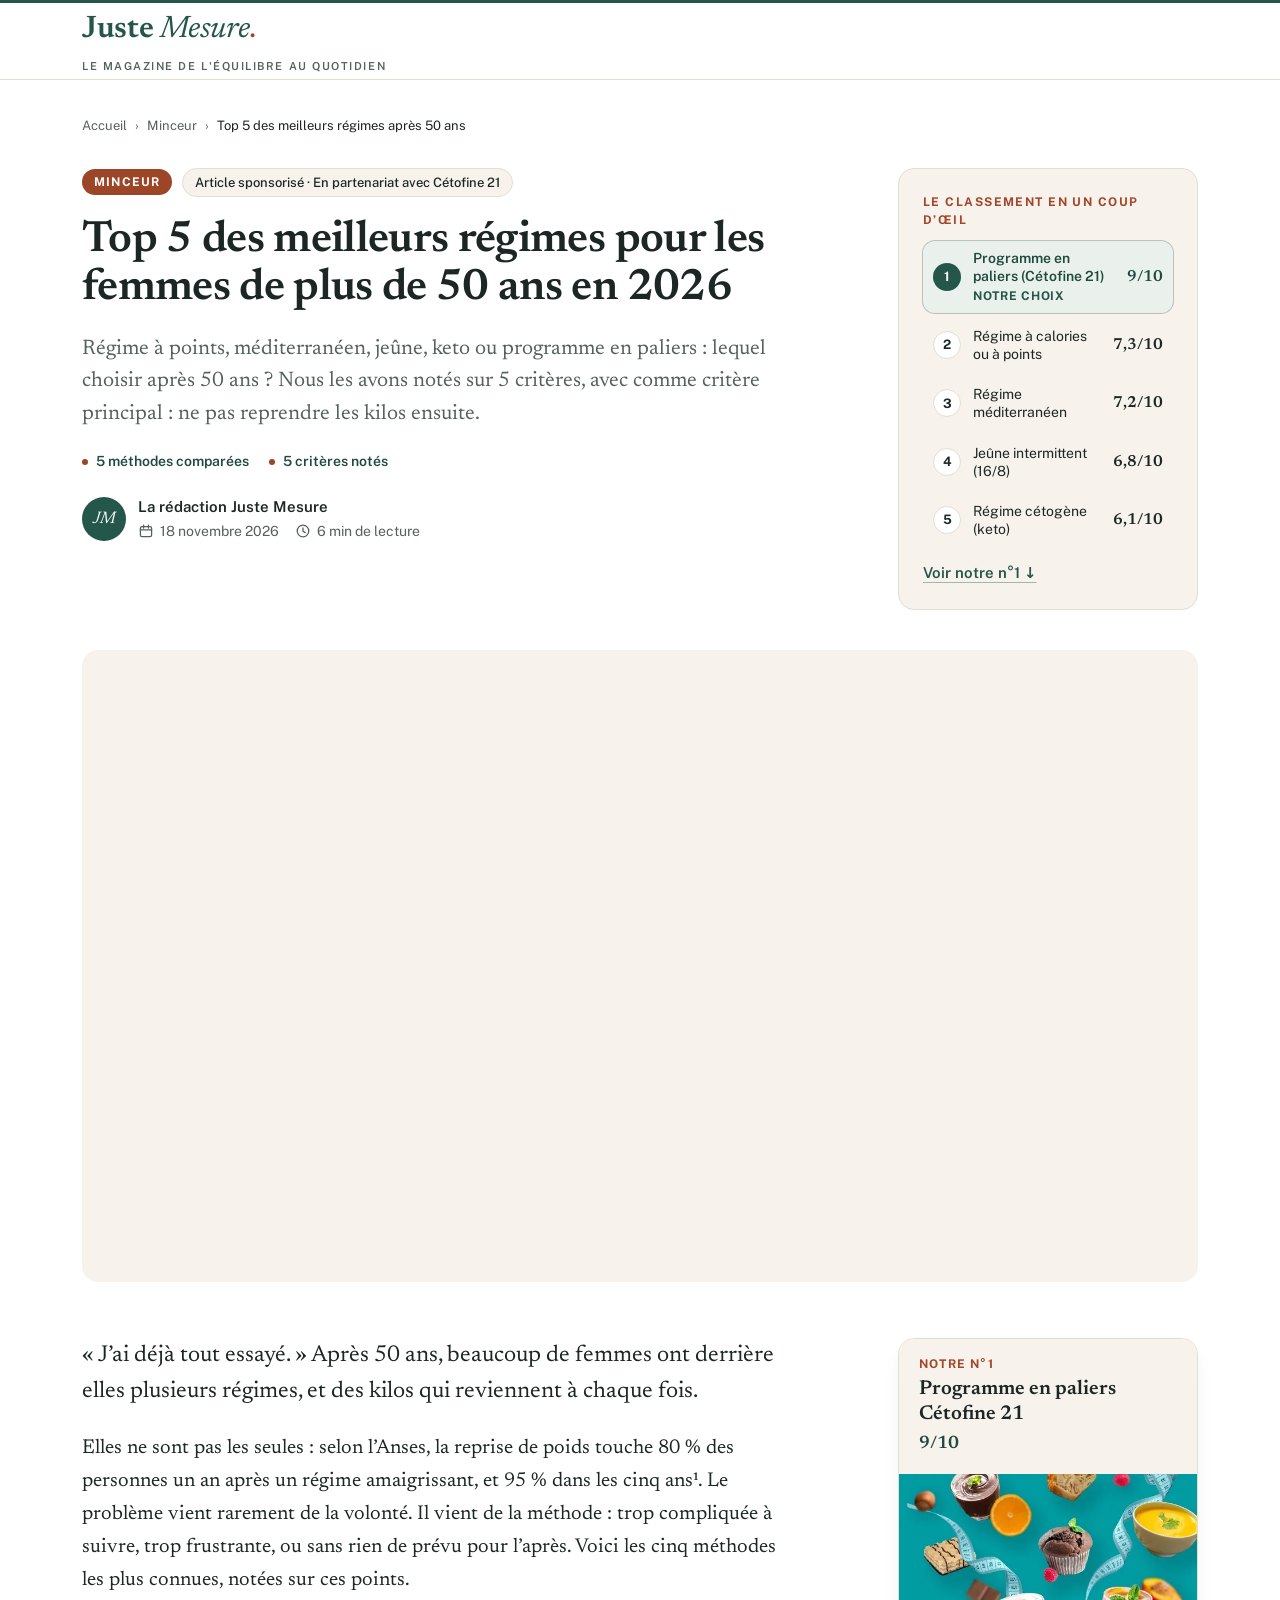
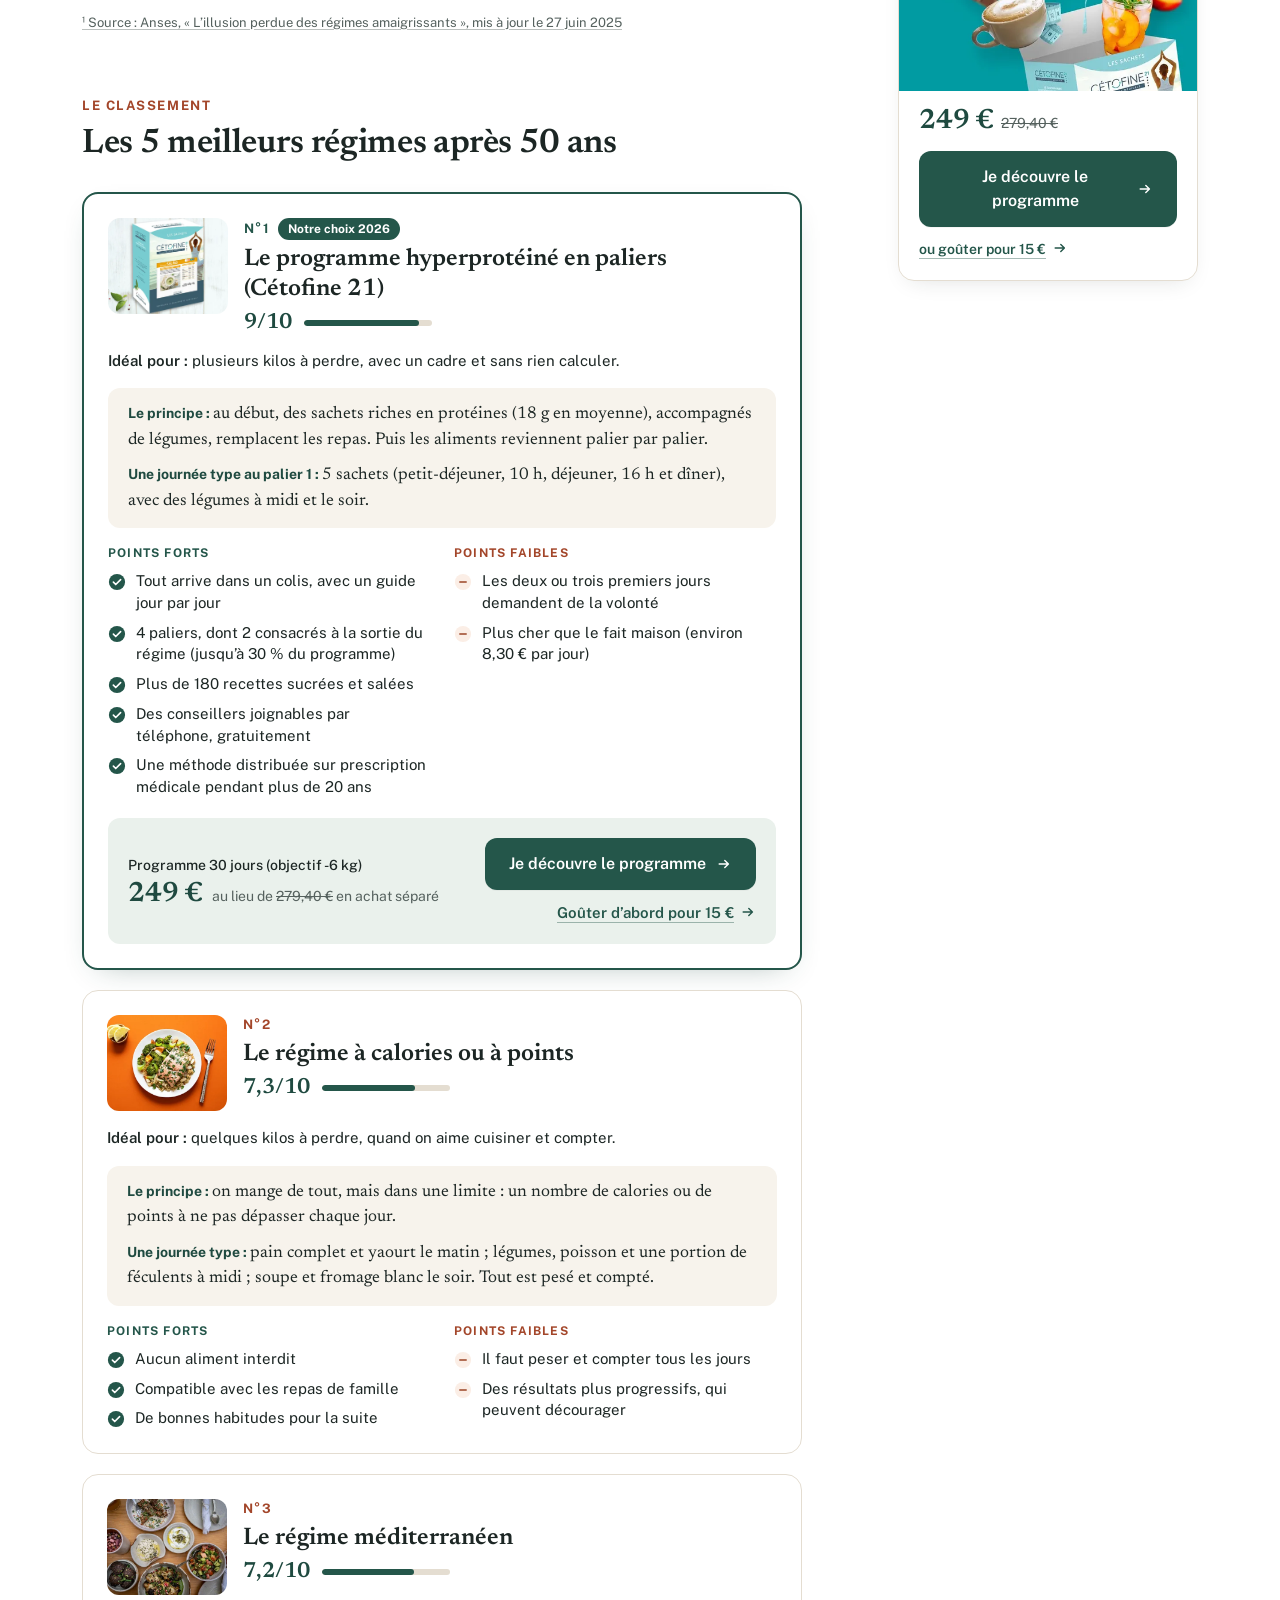
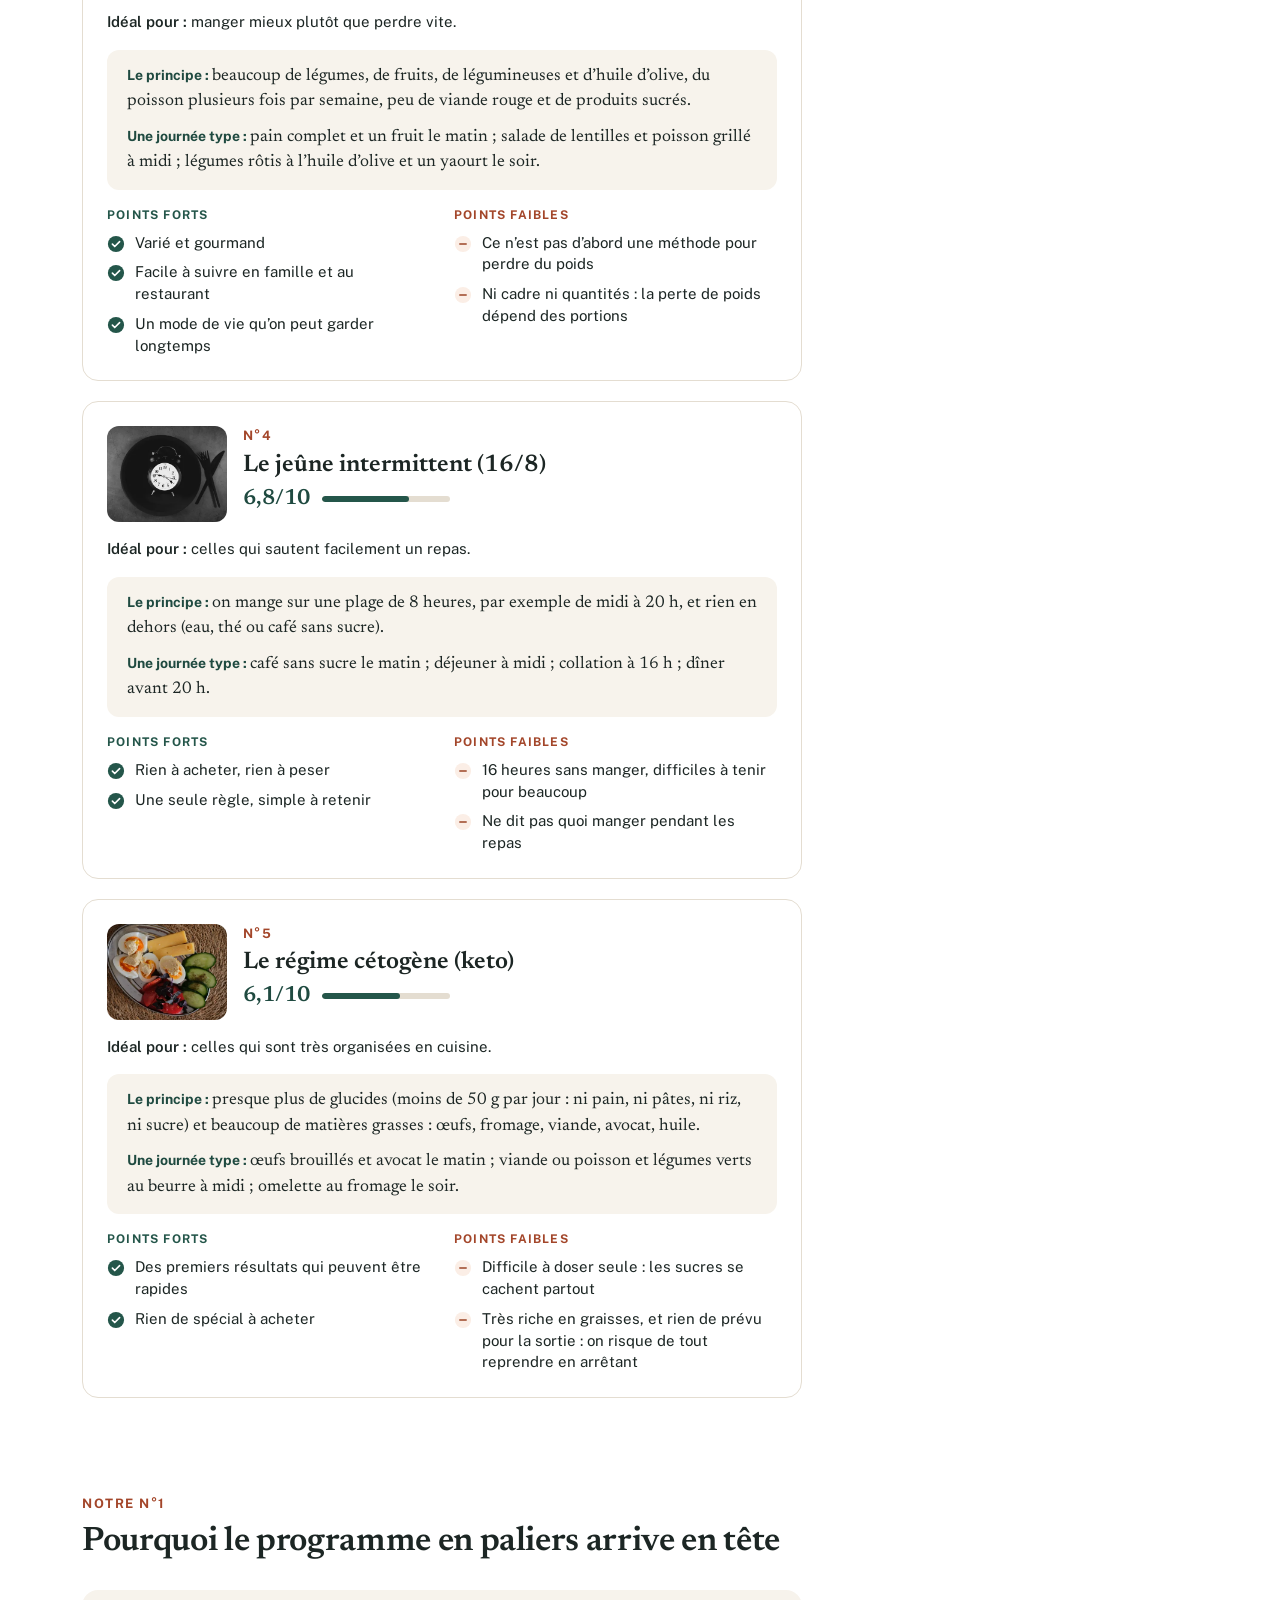
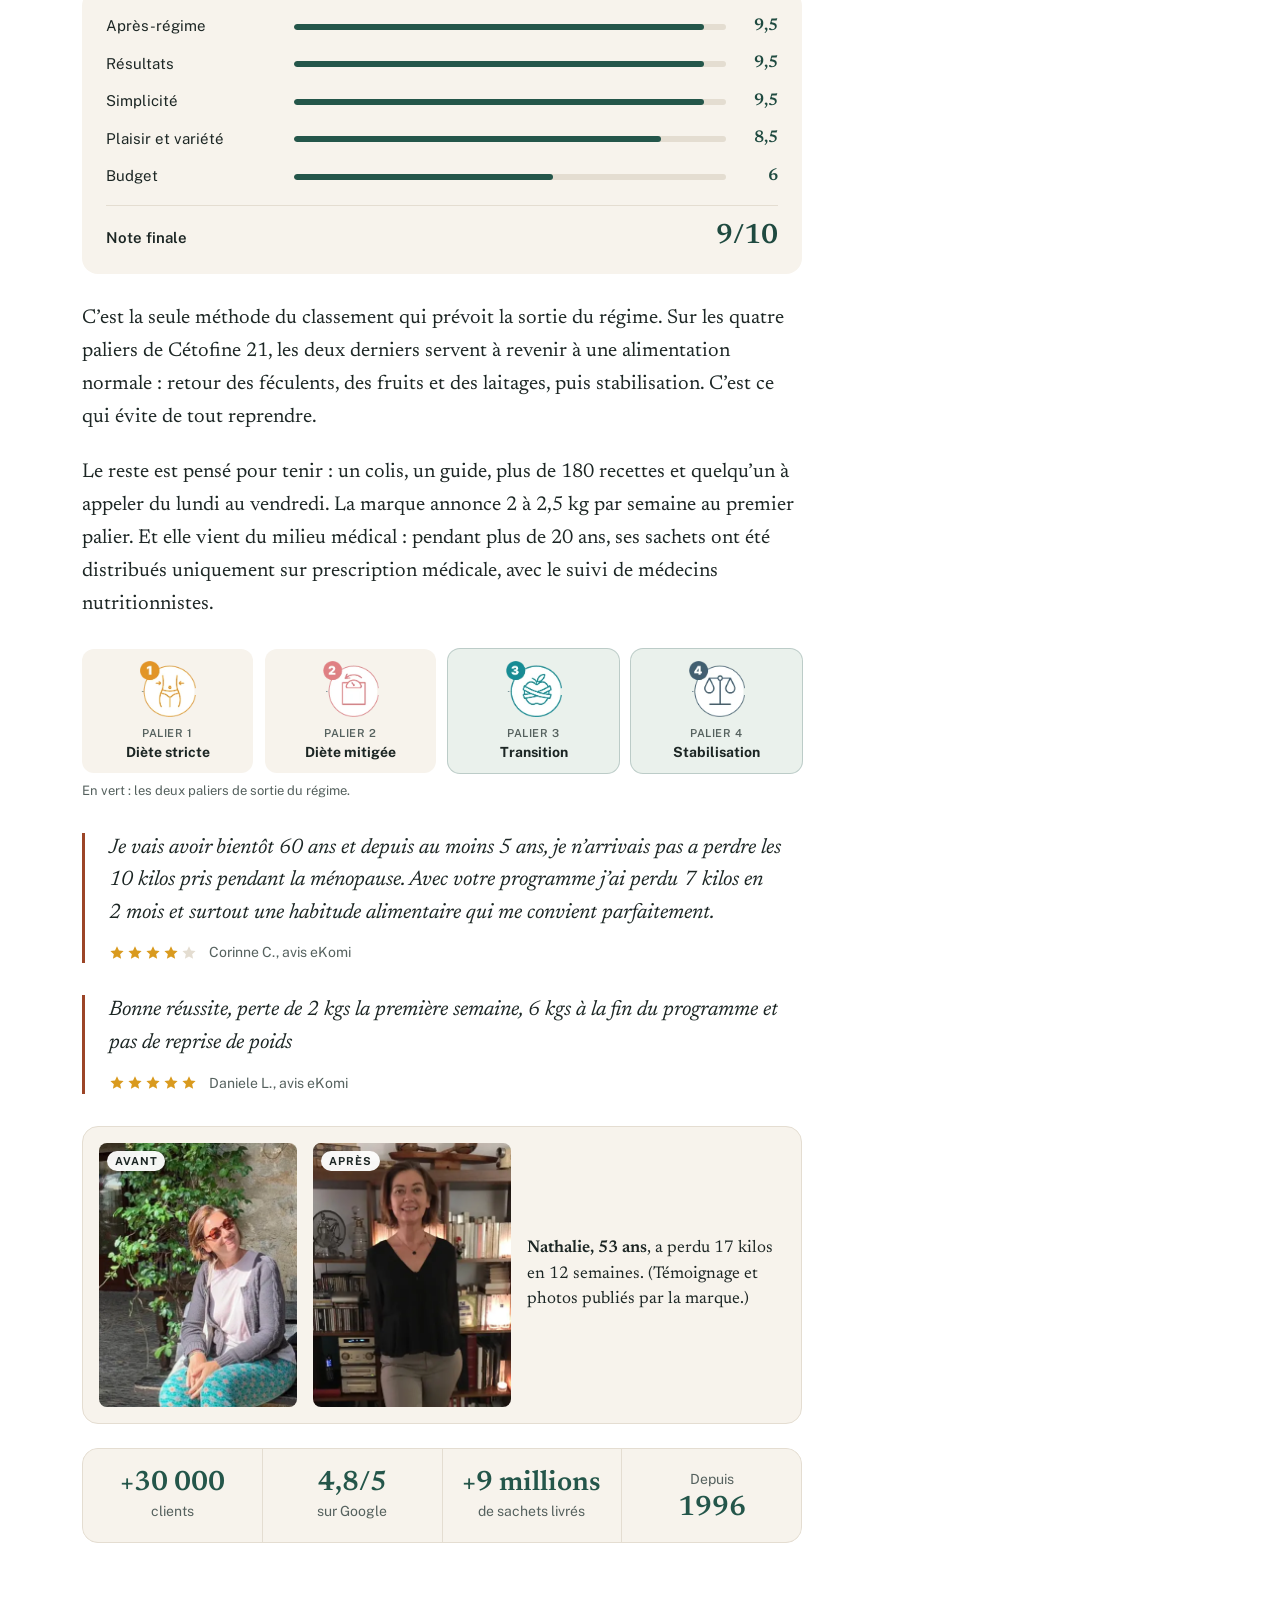
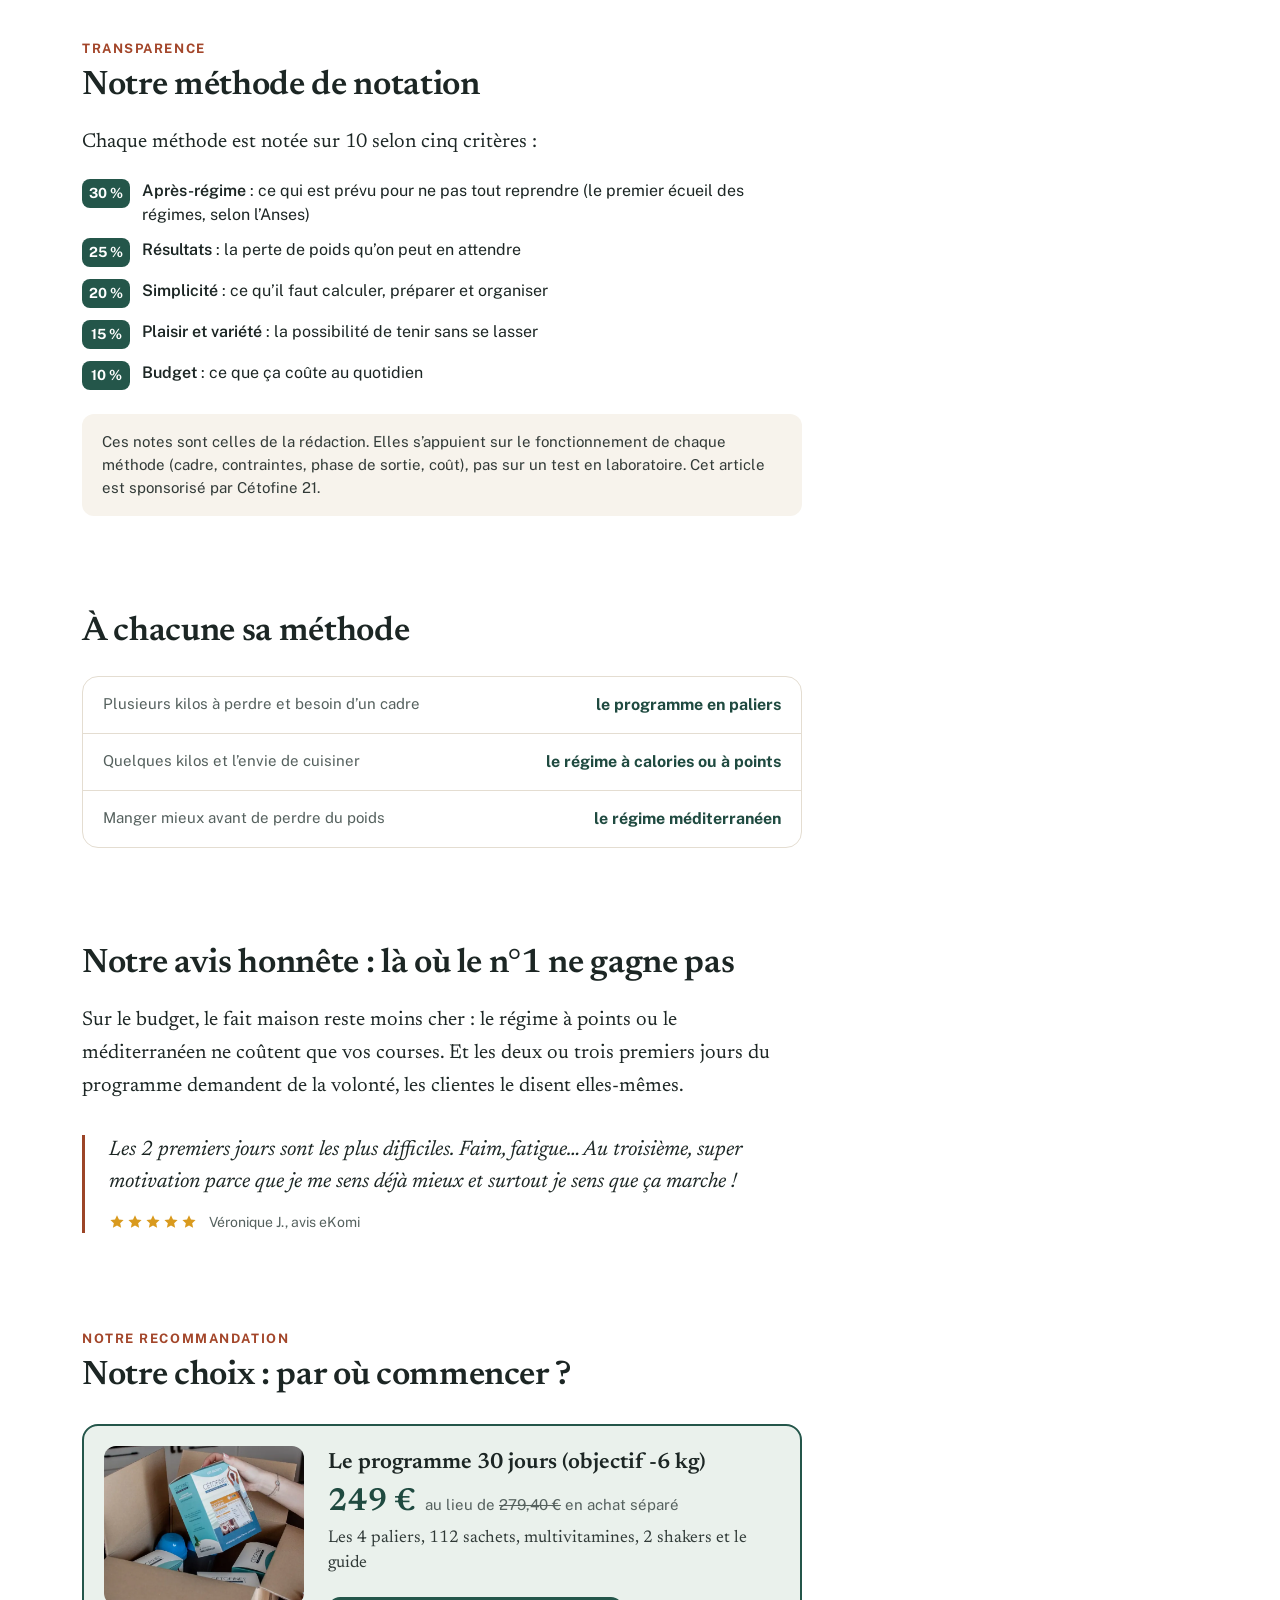
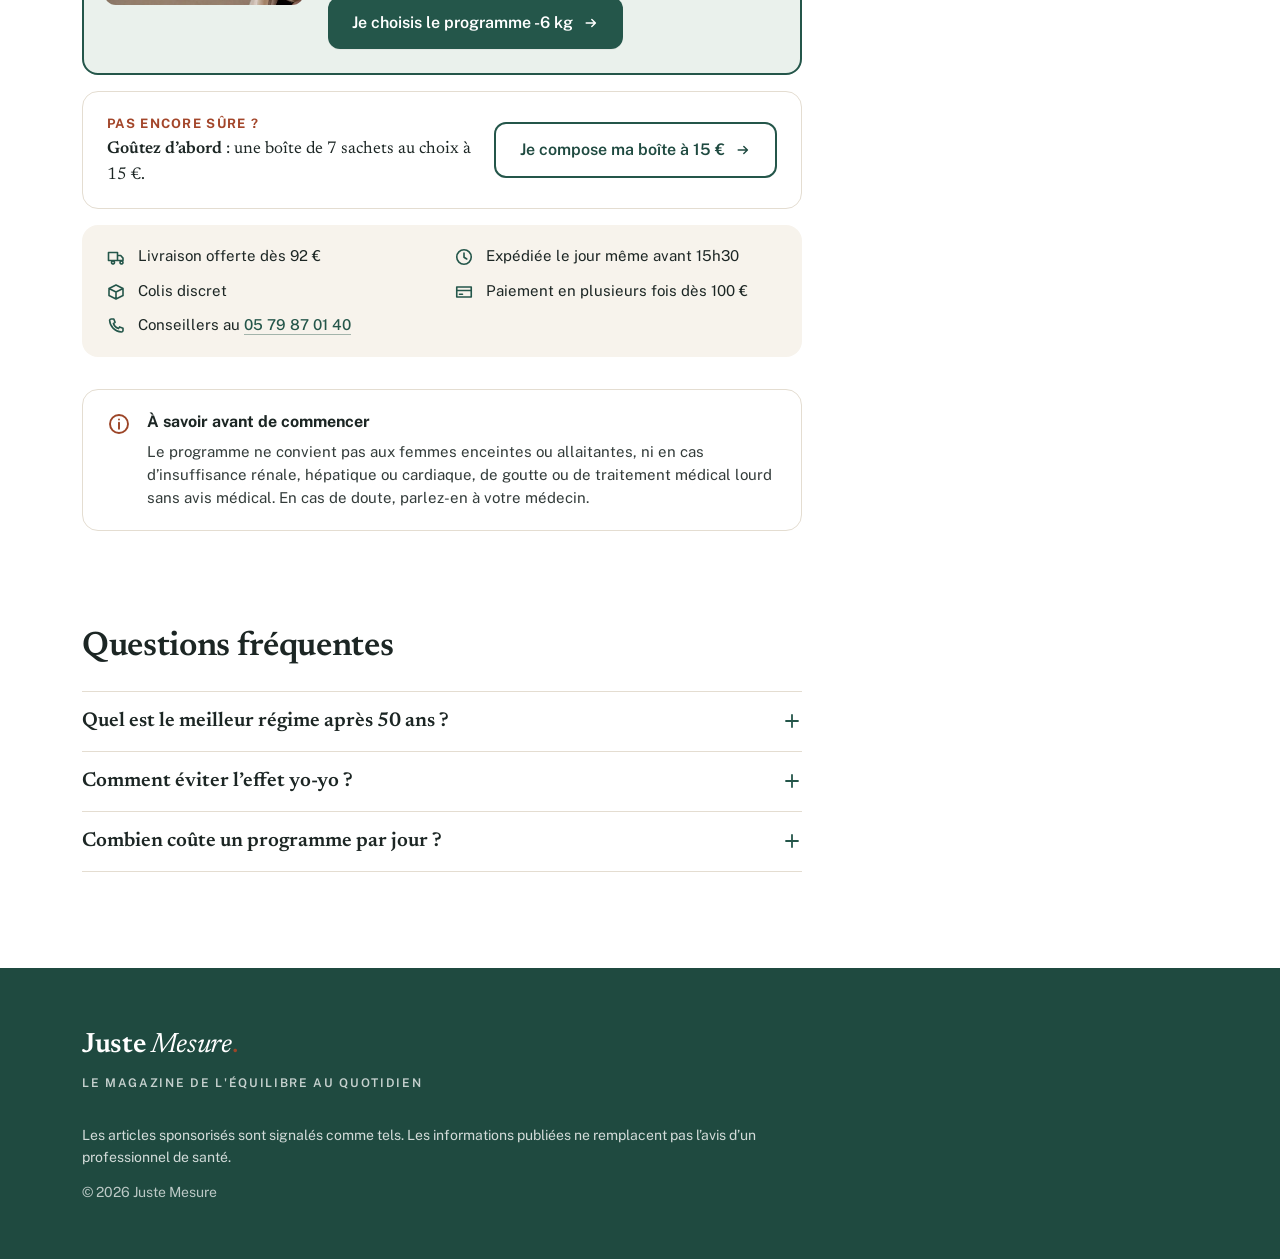
==== commit 07848882: "feat: nouveau chapô, 9/10 pour le n°1, après-régime en critère principal Date retirée du bandeau du " ====
--- a/index.html
+++ b/index.html
@@ -44,7 +44,7 @@
       "articleSection": "Minceur"
     }
     </script>
-    <script type="module" crossorigin src="./index-CJXAsjCt.js"></script>
+    <script type="module" crossorigin src="./index-Bn8P58lU.js"></script>
     <link rel="stylesheet" crossorigin href="./index-CZqOWCCz.css">
   </head>
   <body>
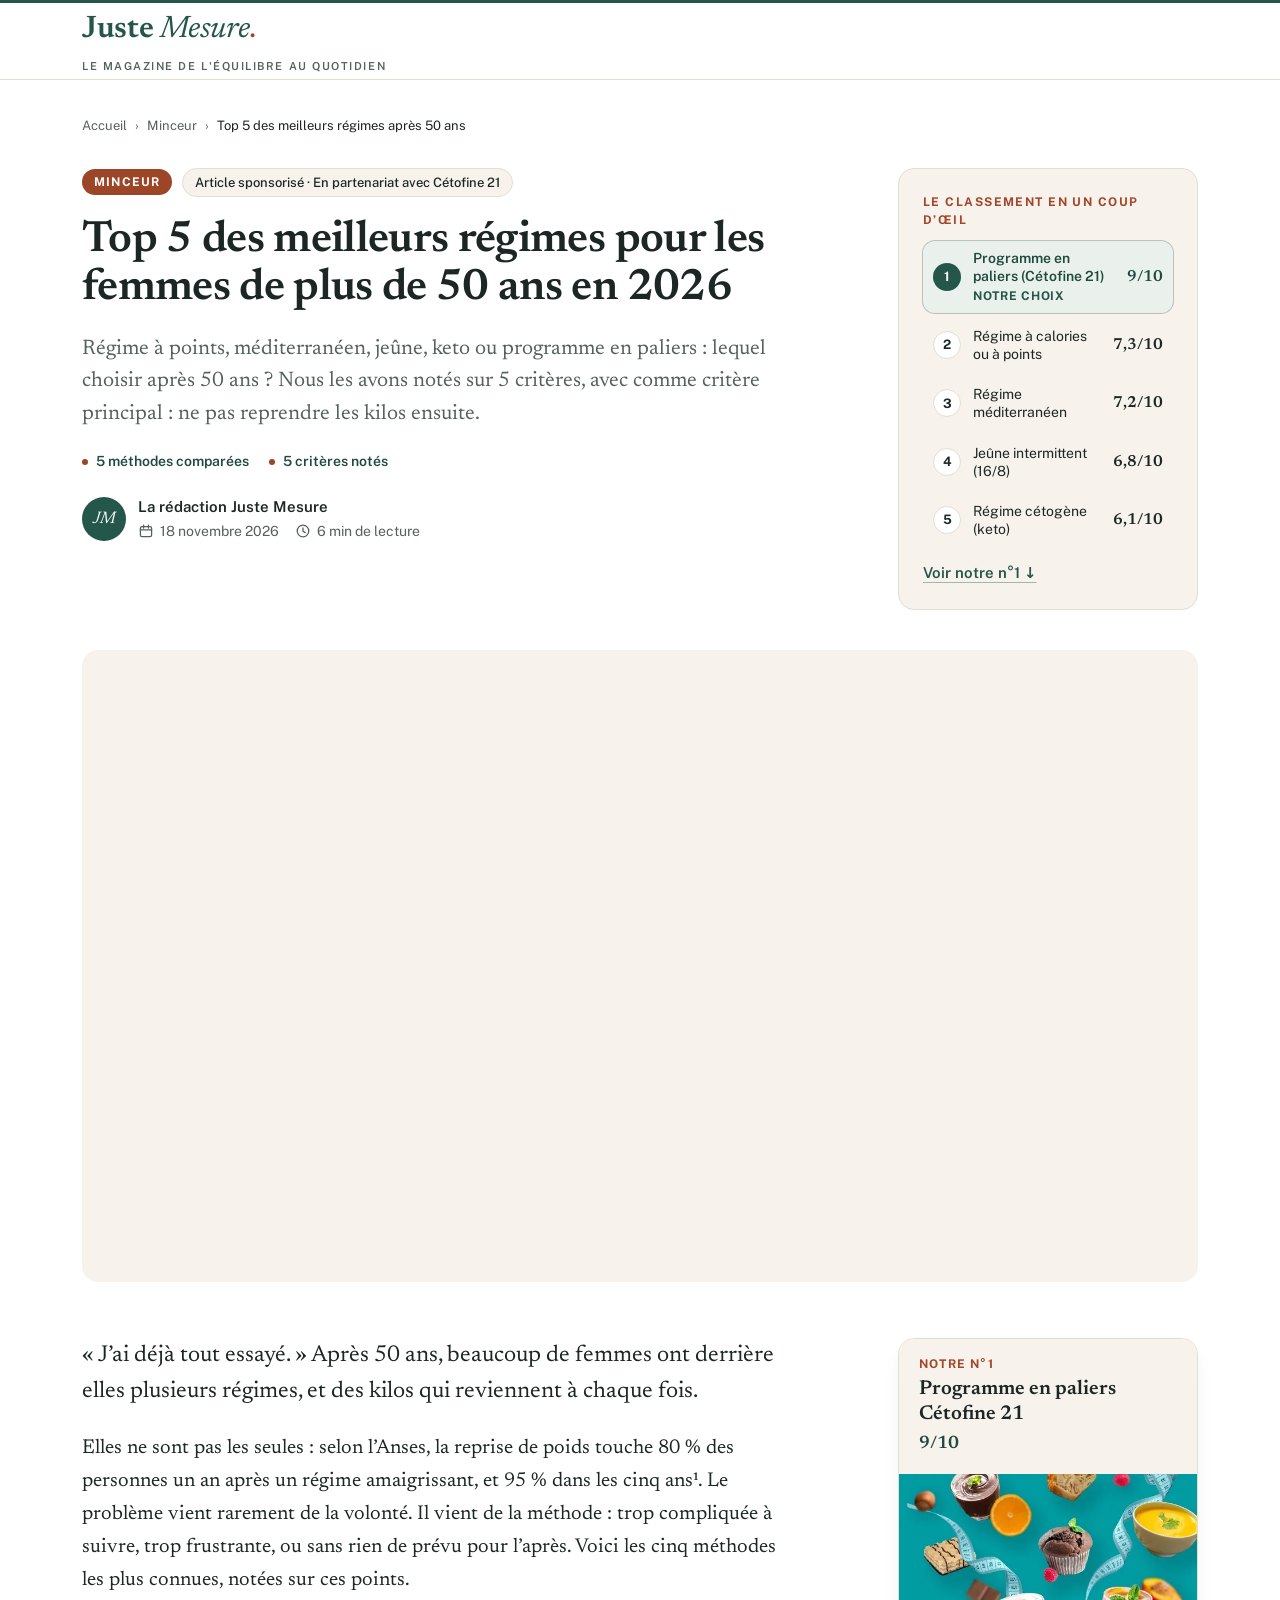
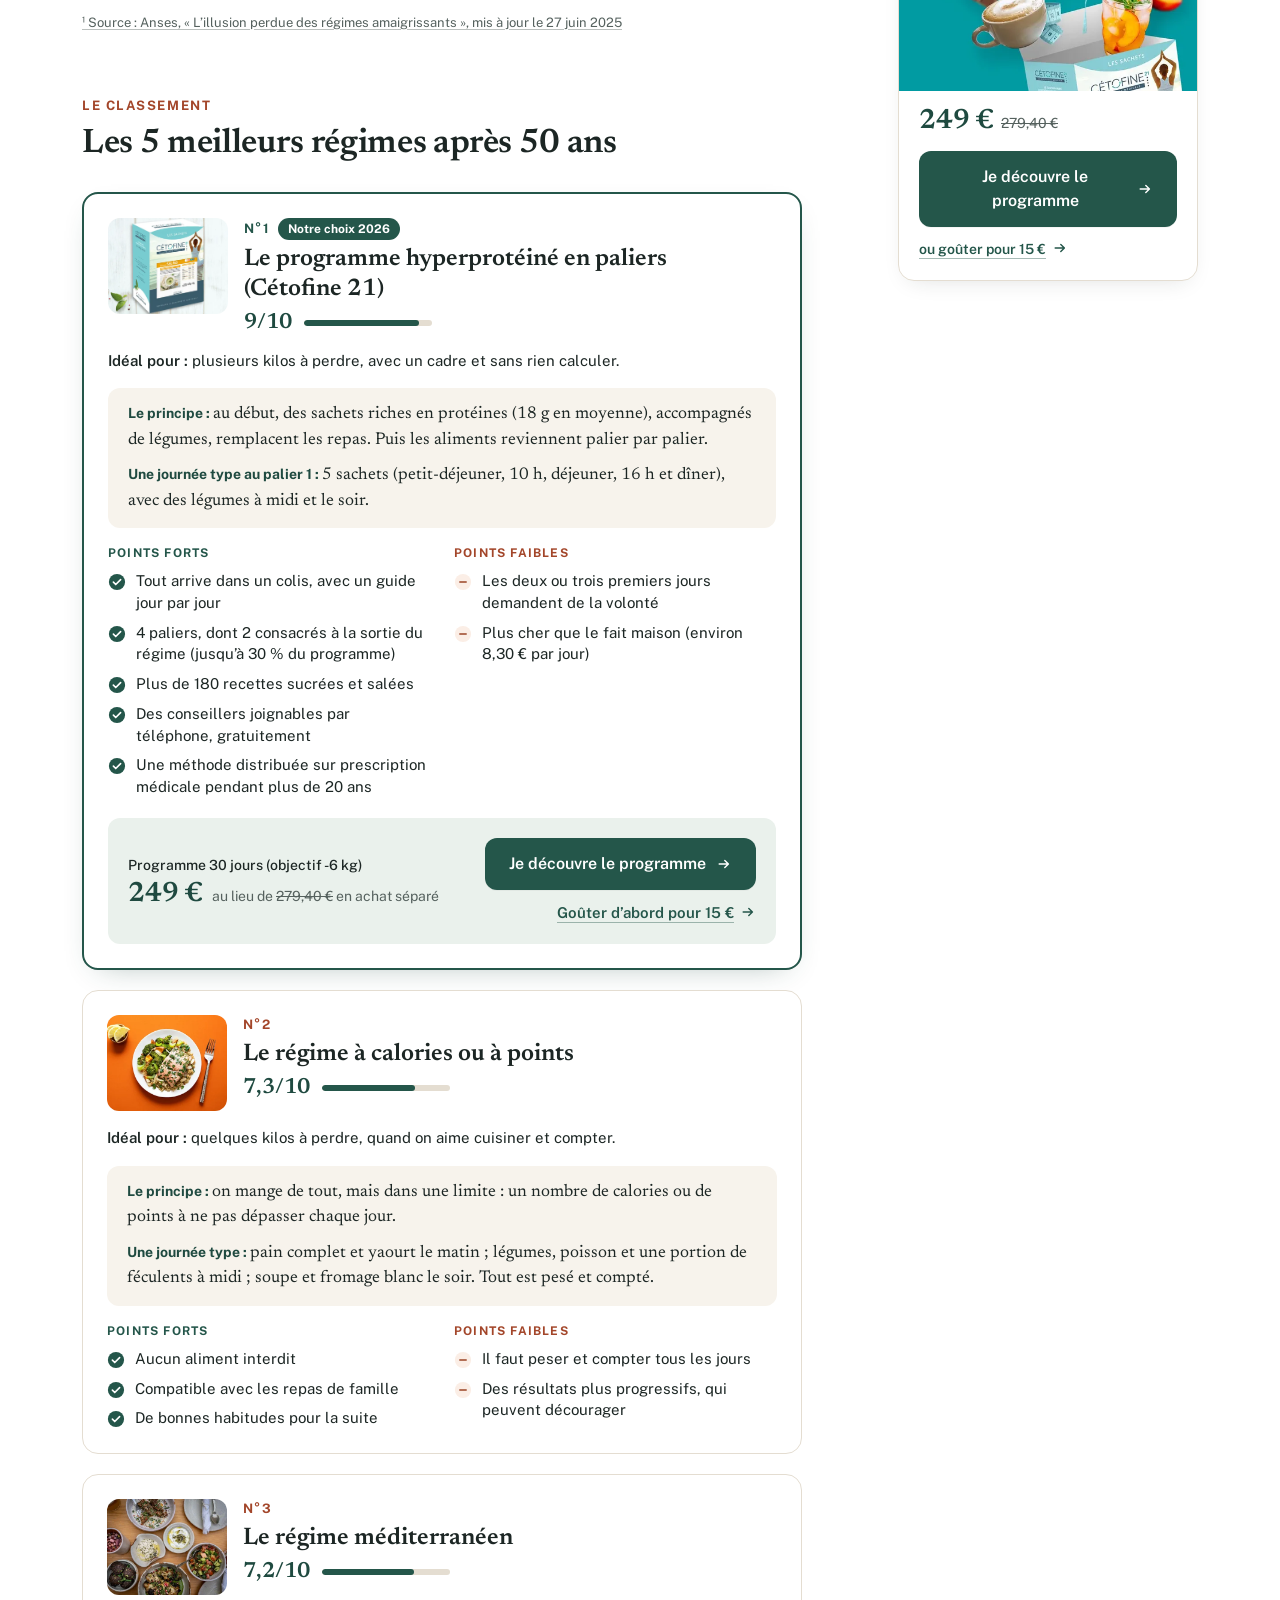
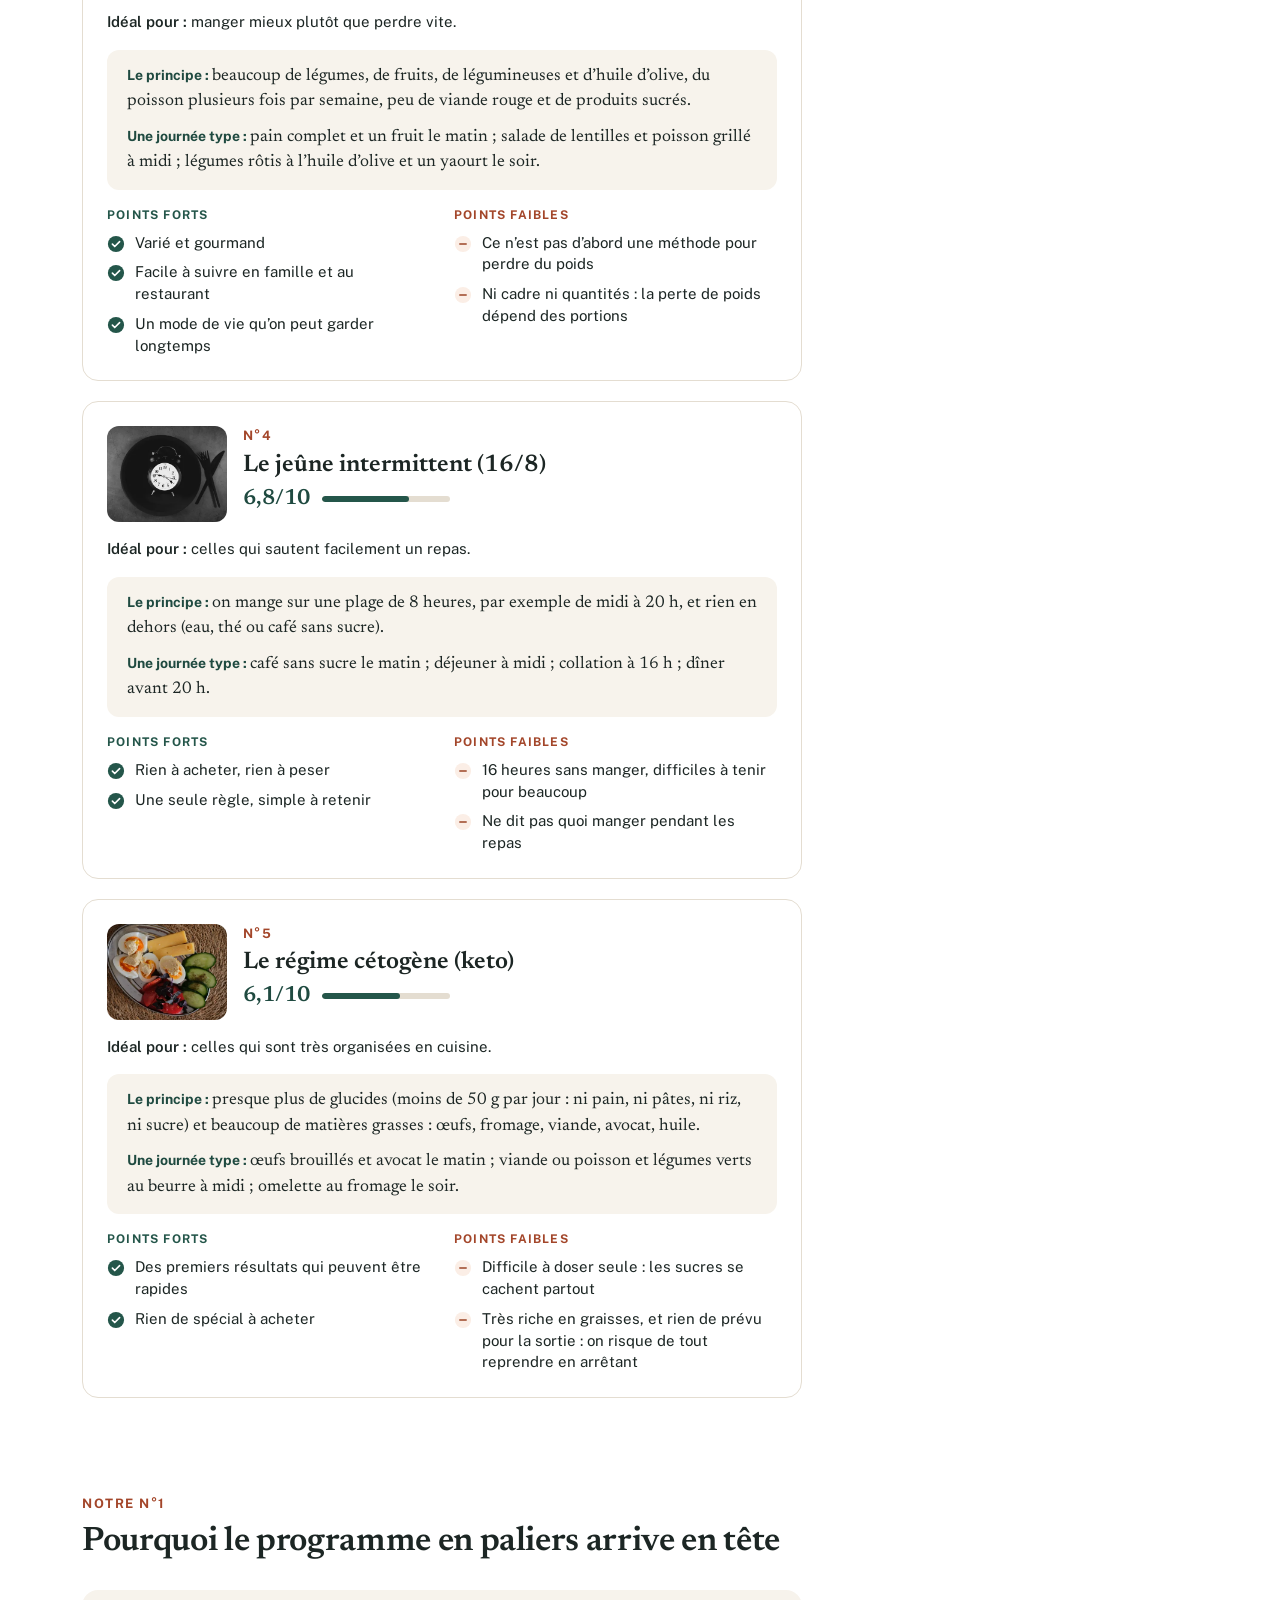
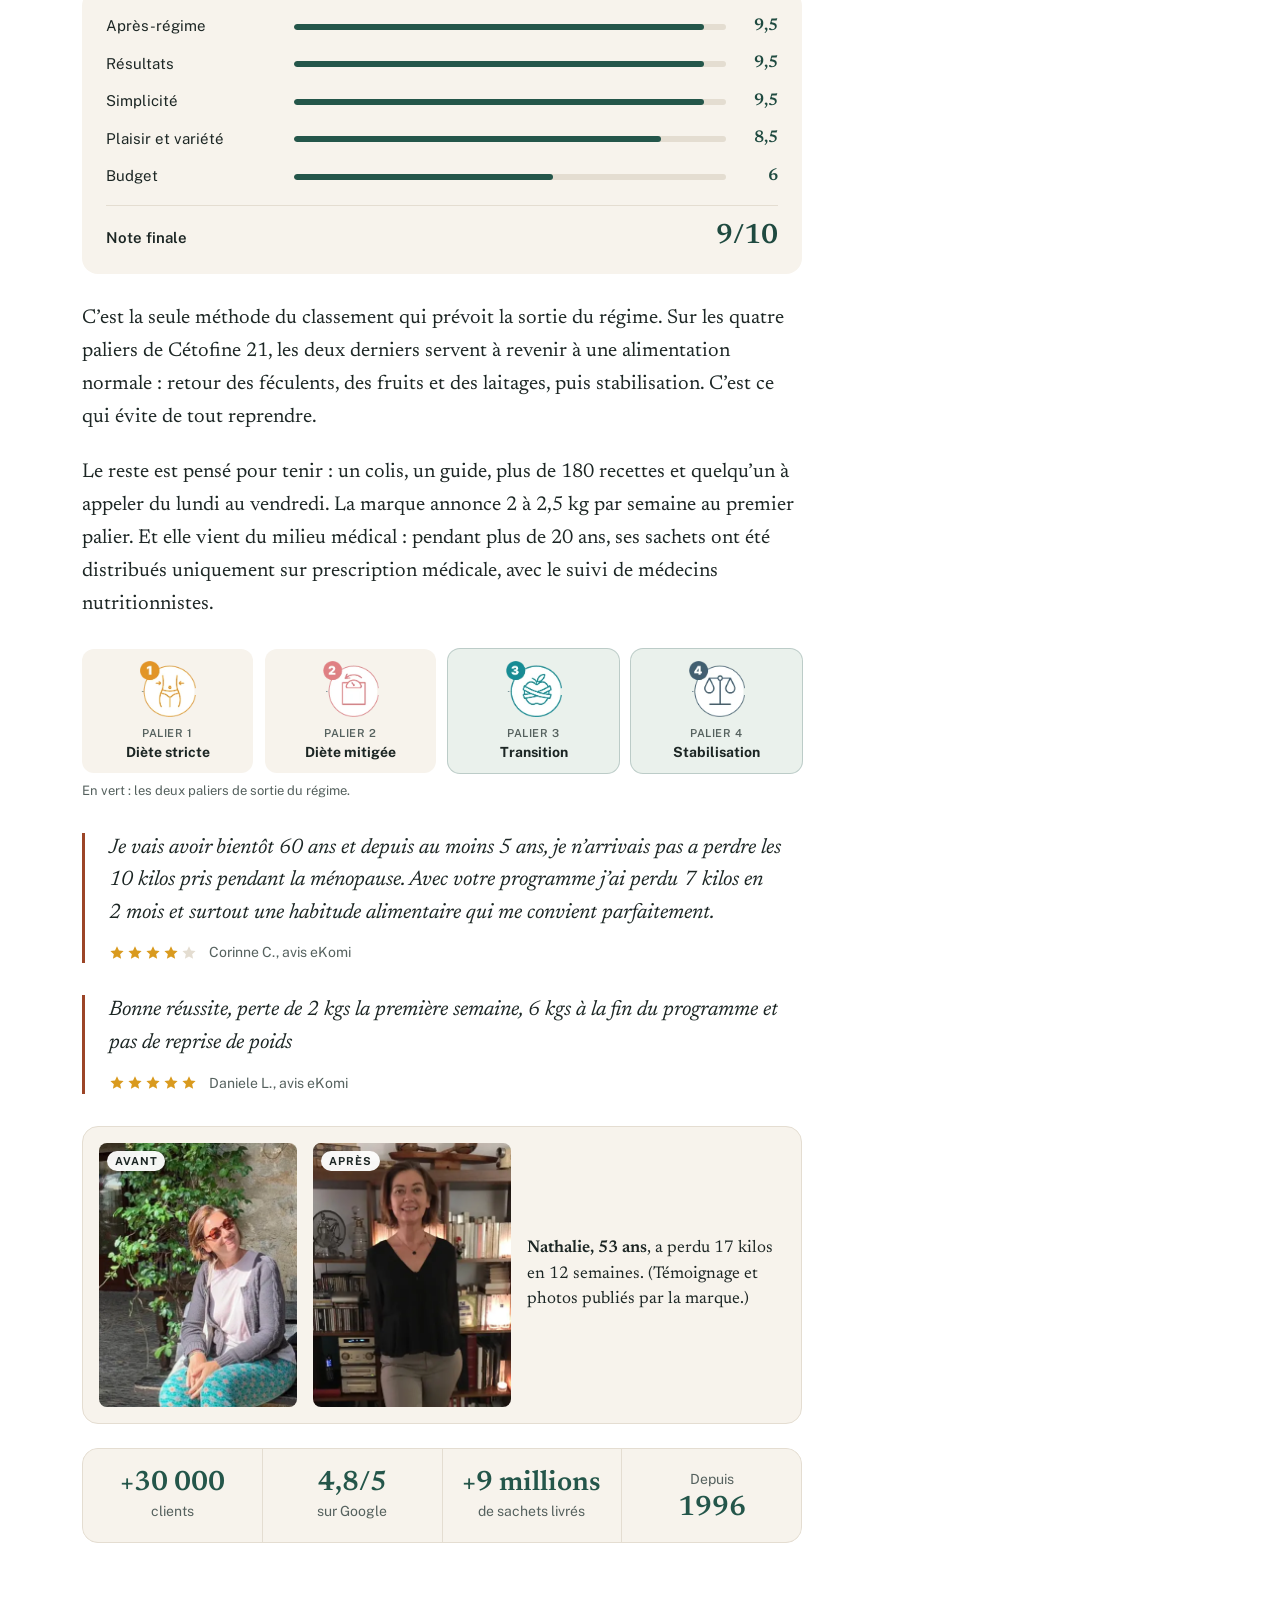
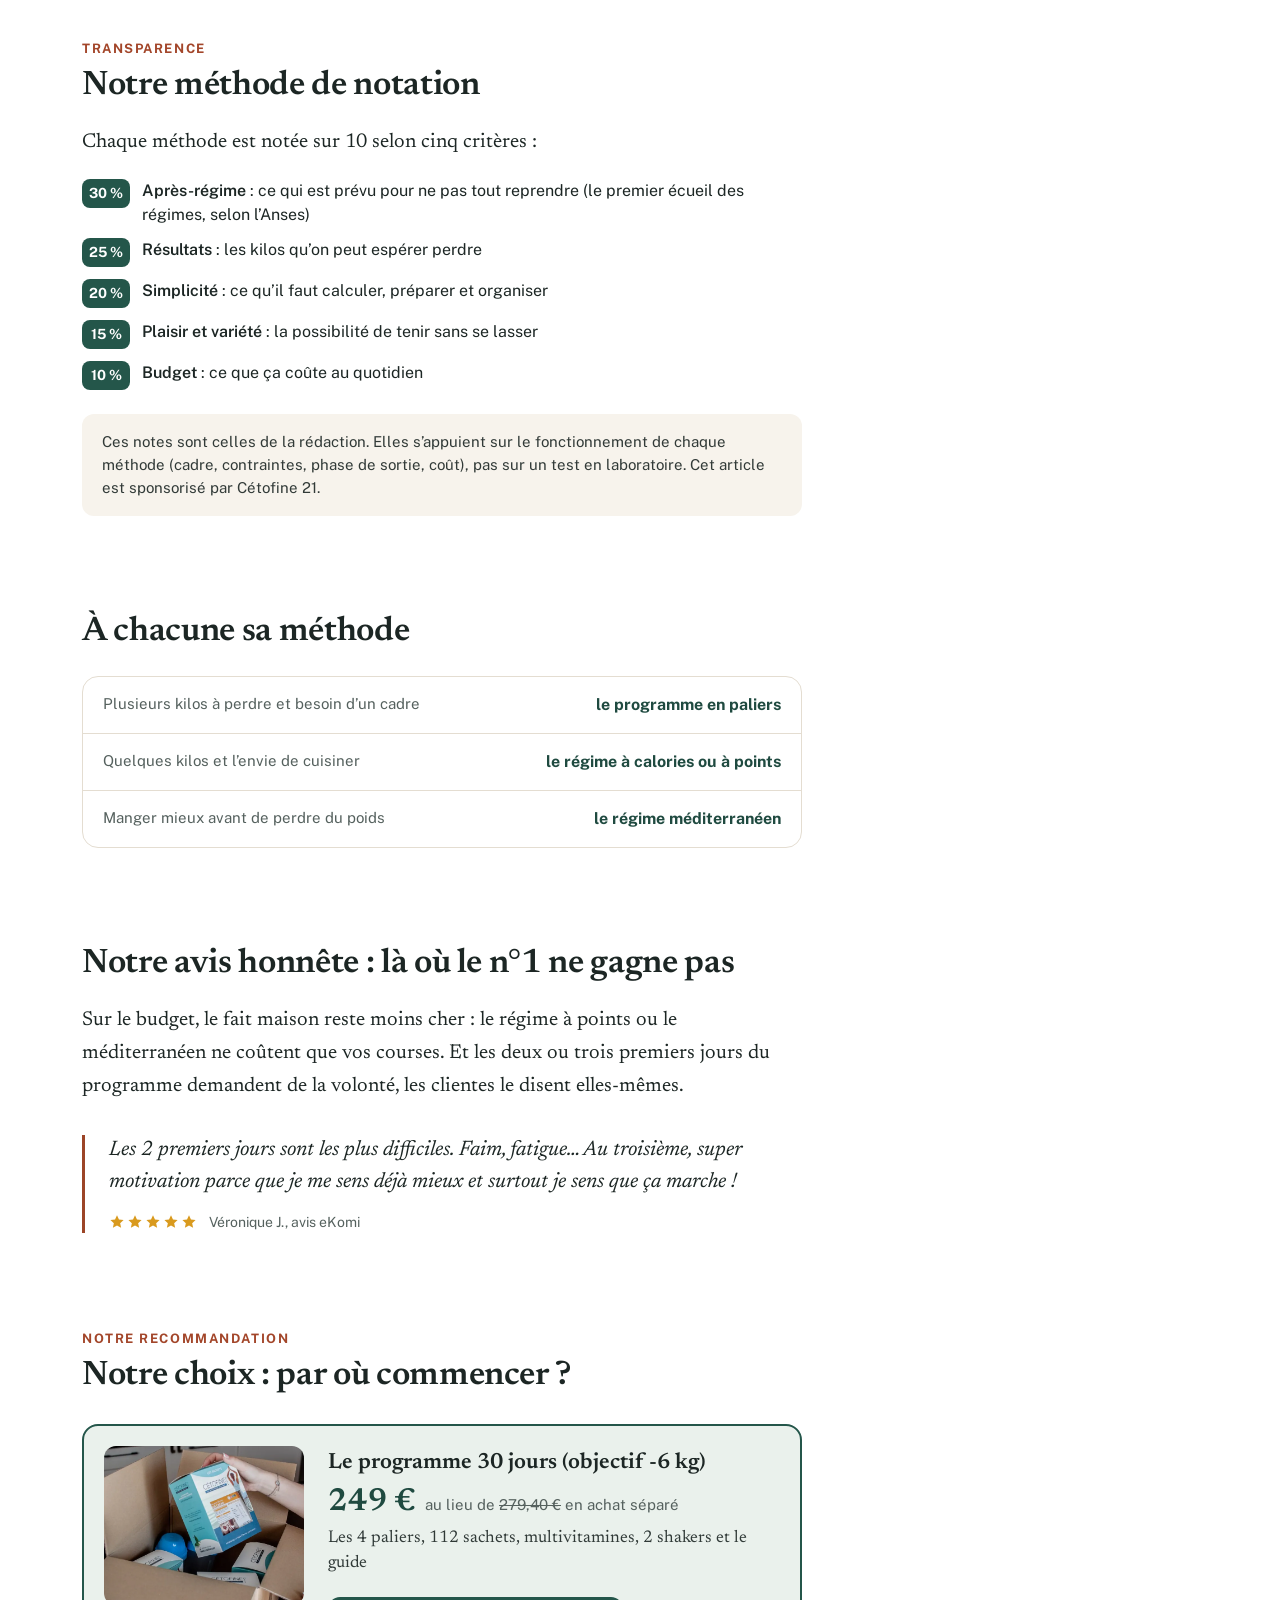
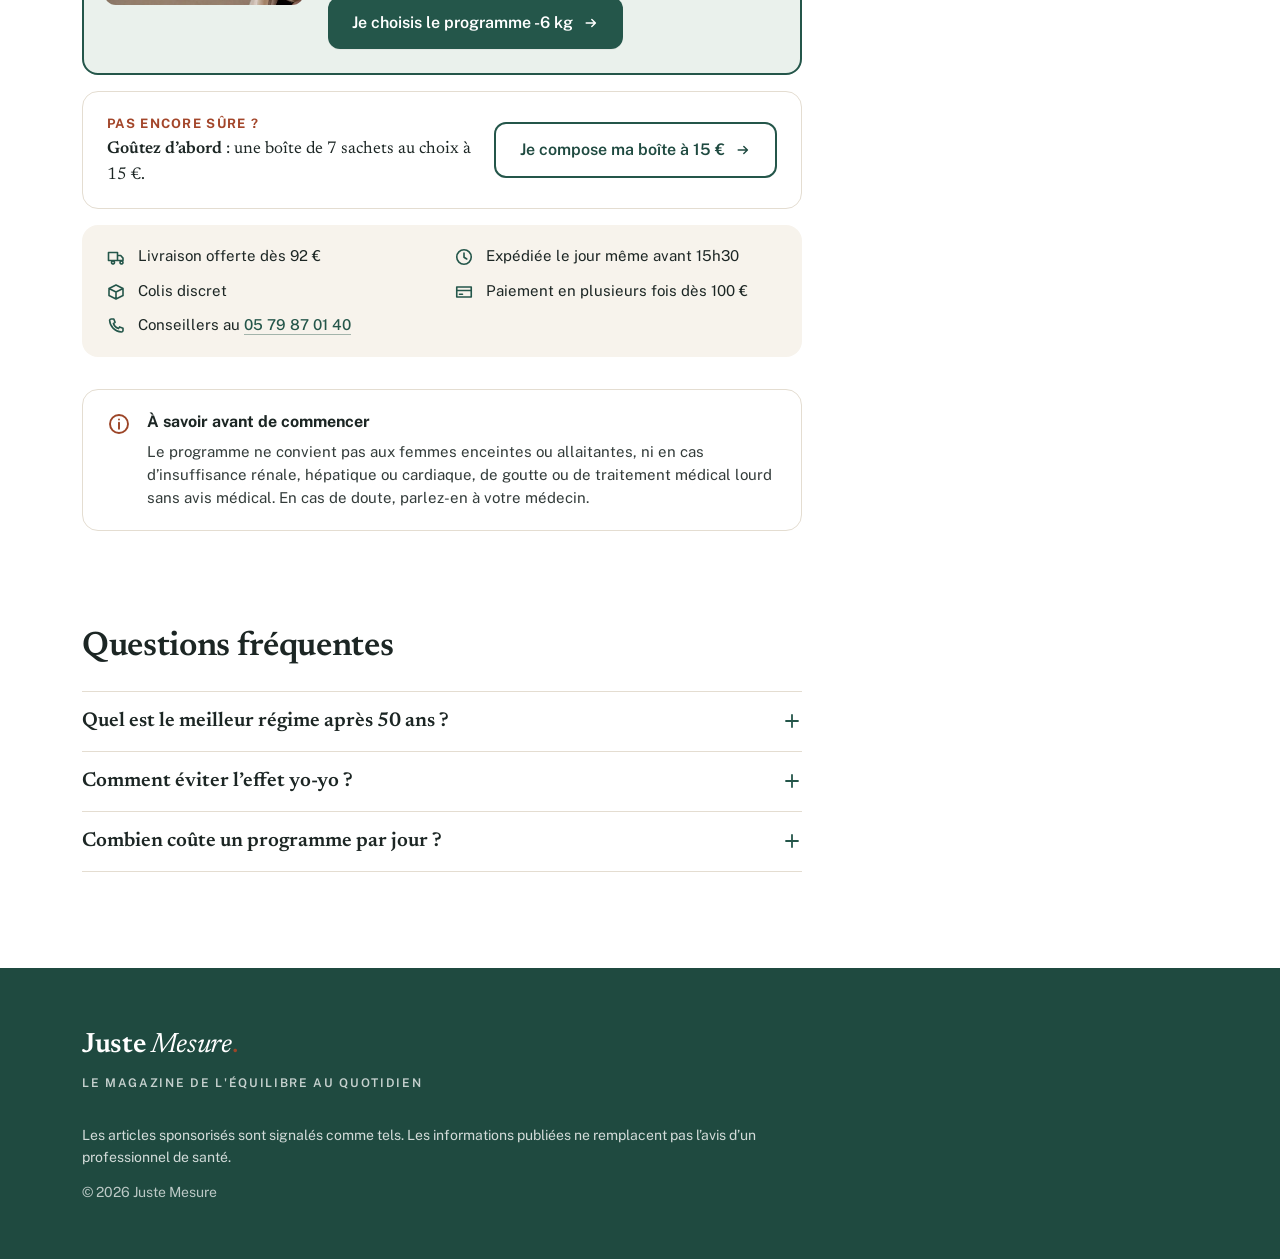
==== commit c13f39c0: "fix: critère Résultats plus clair dans la méthode de notation Co-Authored-By: Claude Opus 5.5 <norep" ====
--- a/index.html
+++ b/index.html
@@ -44,7 +44,7 @@
       "articleSection": "Minceur"
     }
     </script>
-    <script type="module" crossorigin src="./index-Bn8P58lU.js"></script>
+    <script type="module" crossorigin src="./index-Bxw50f4V.js"></script>
     <link rel="stylesheet" crossorigin href="./index-CZqOWCCz.css">
   </head>
   <body>
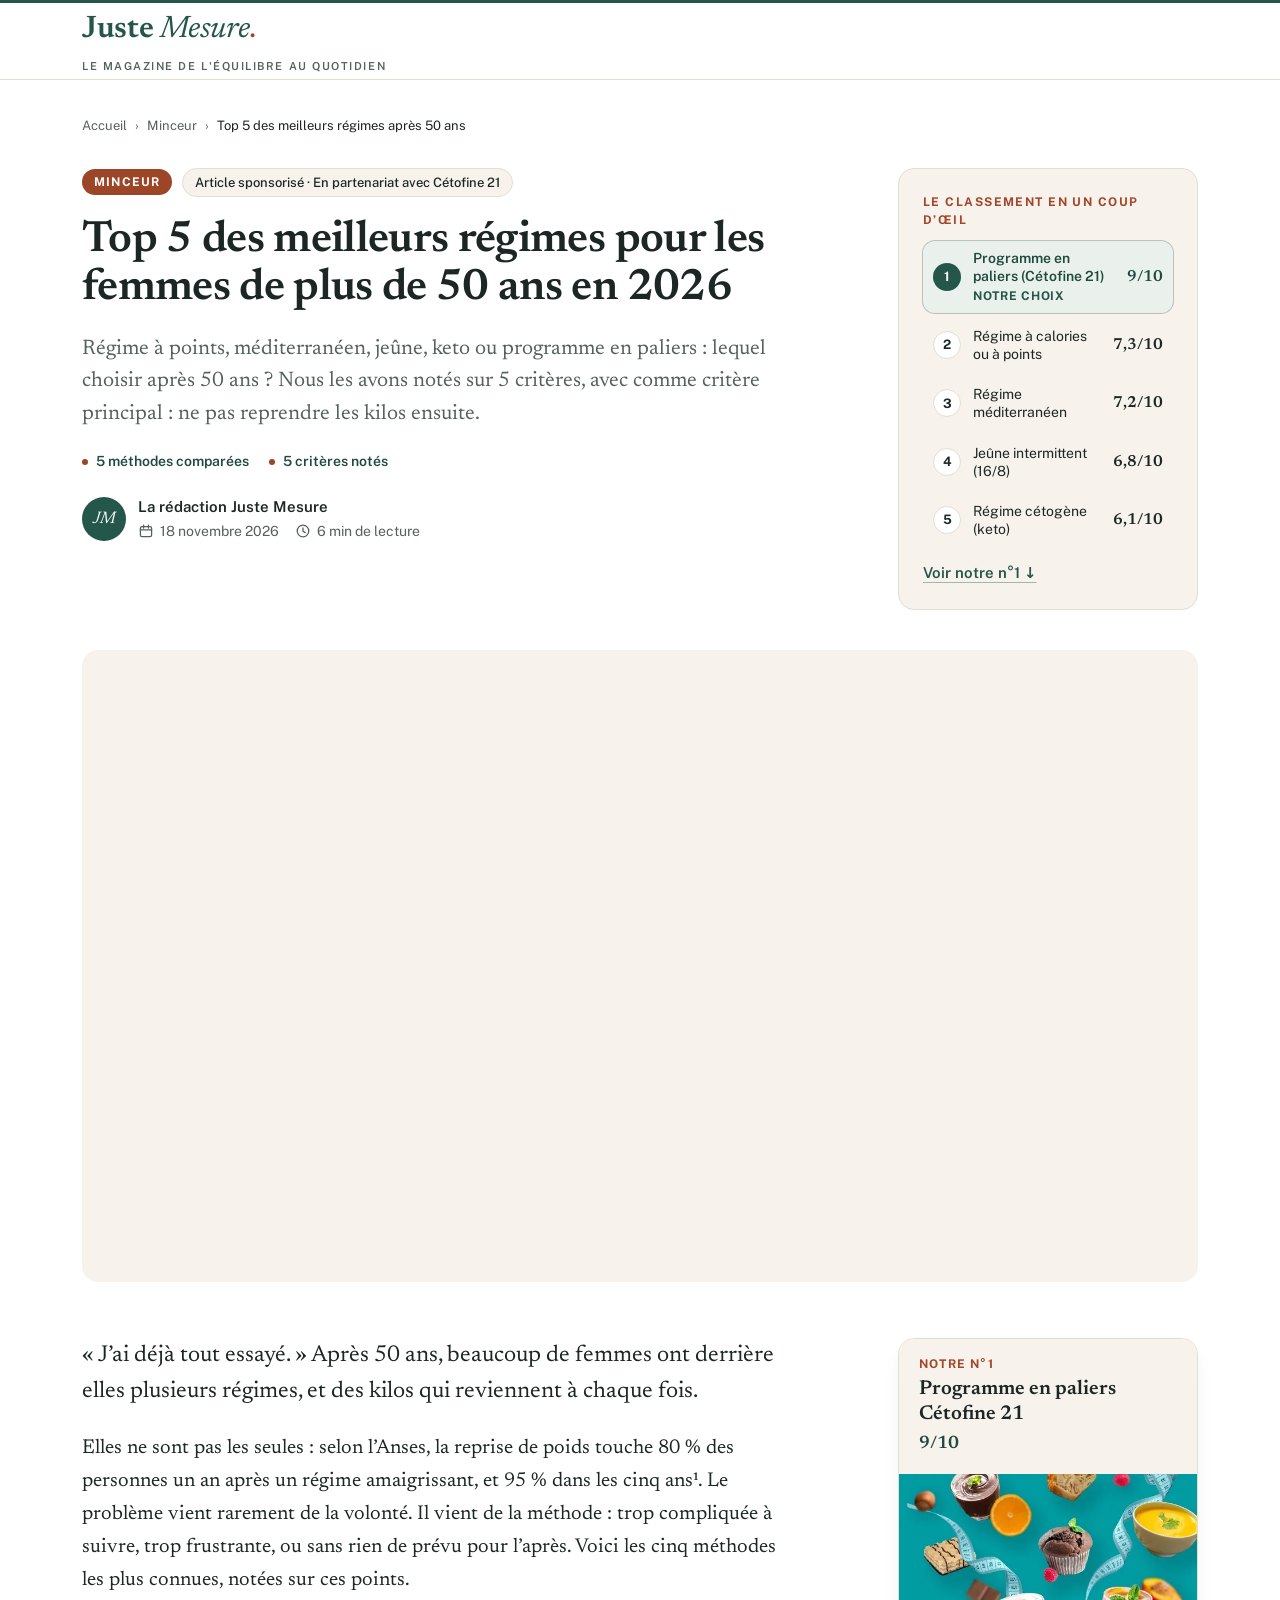
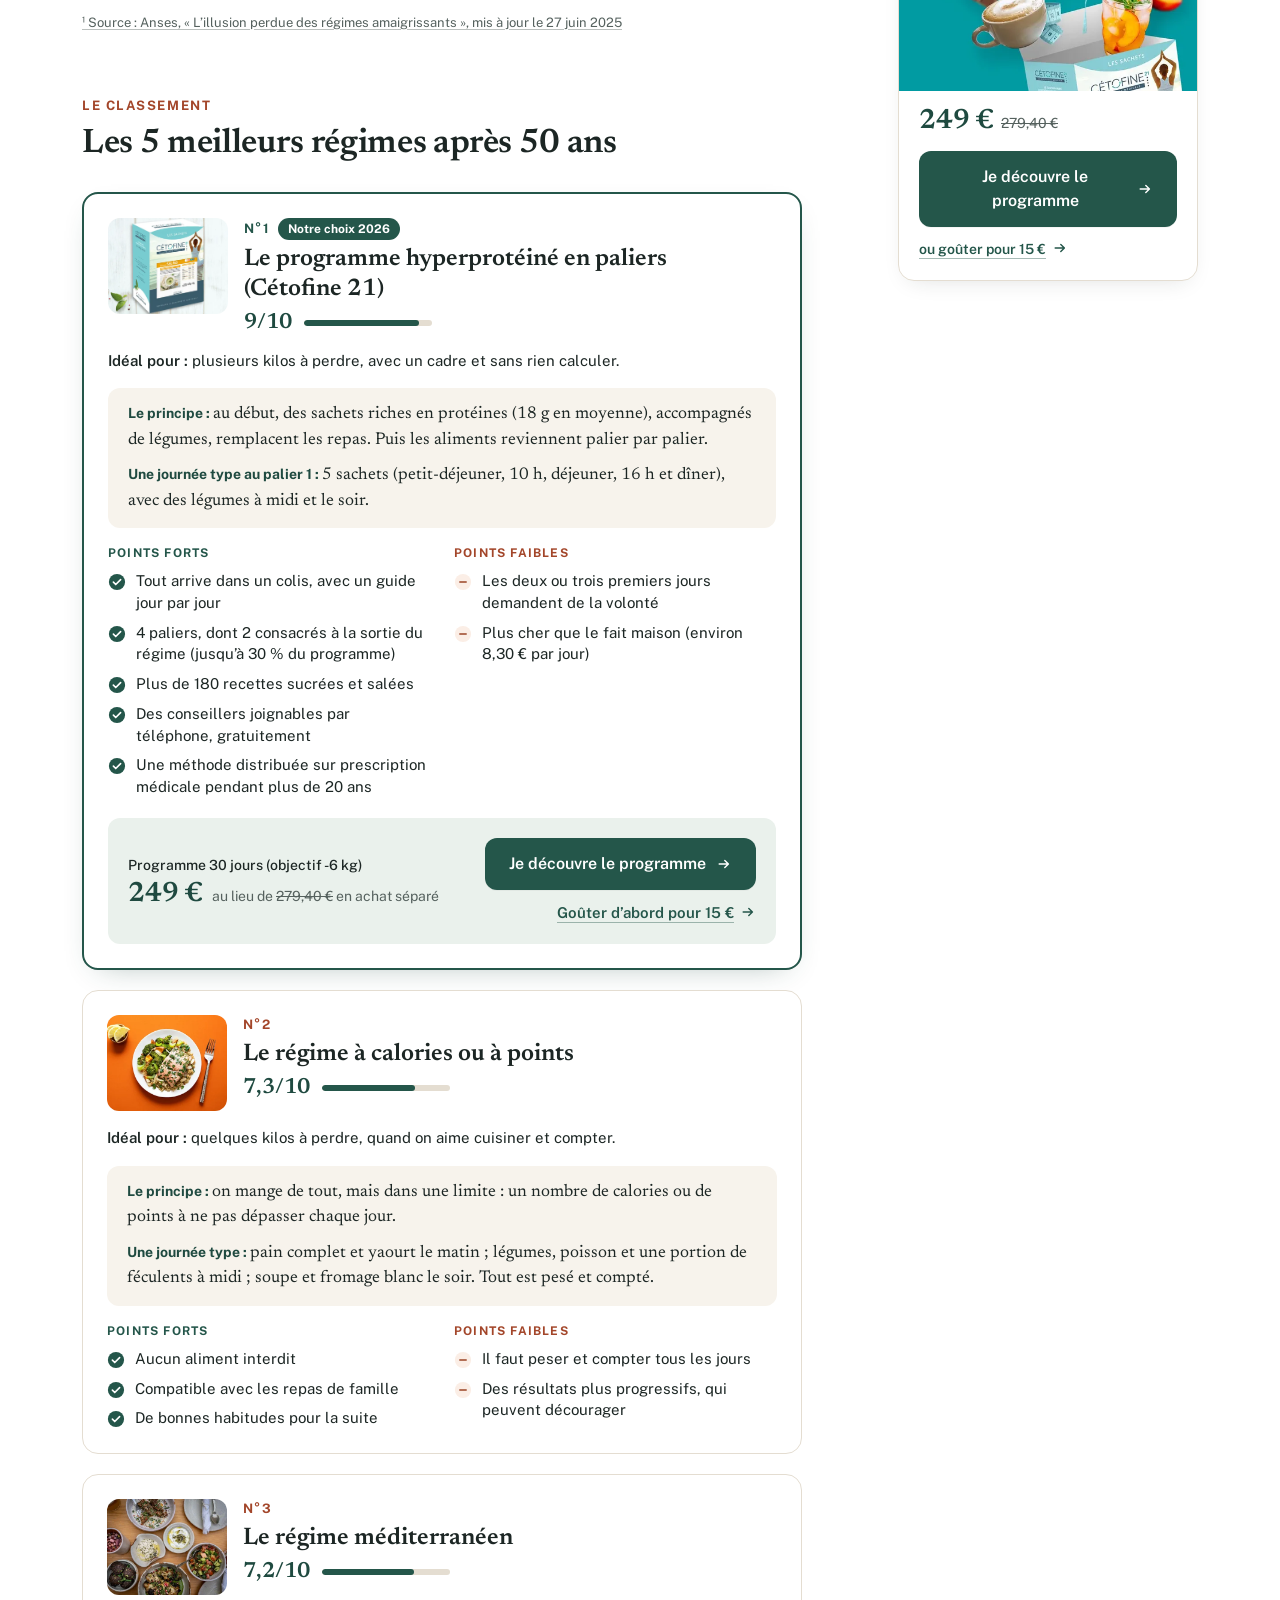
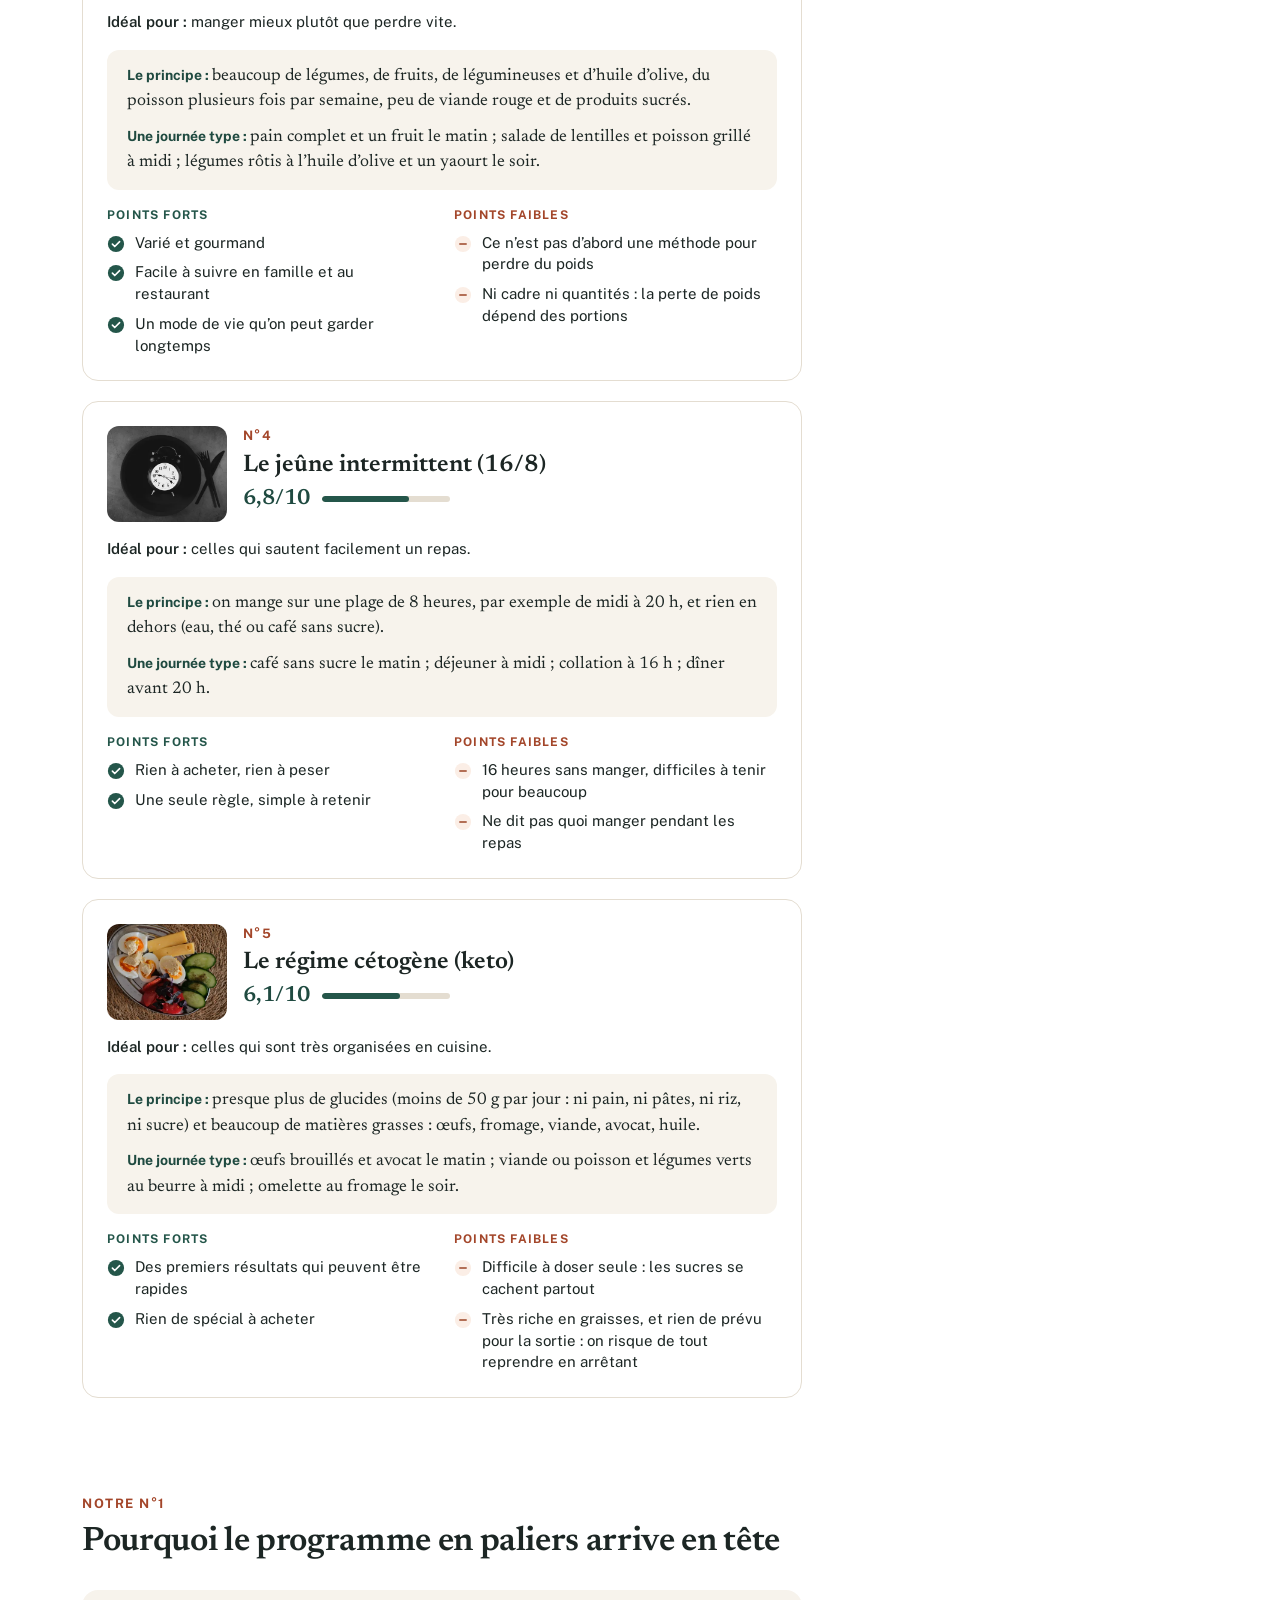
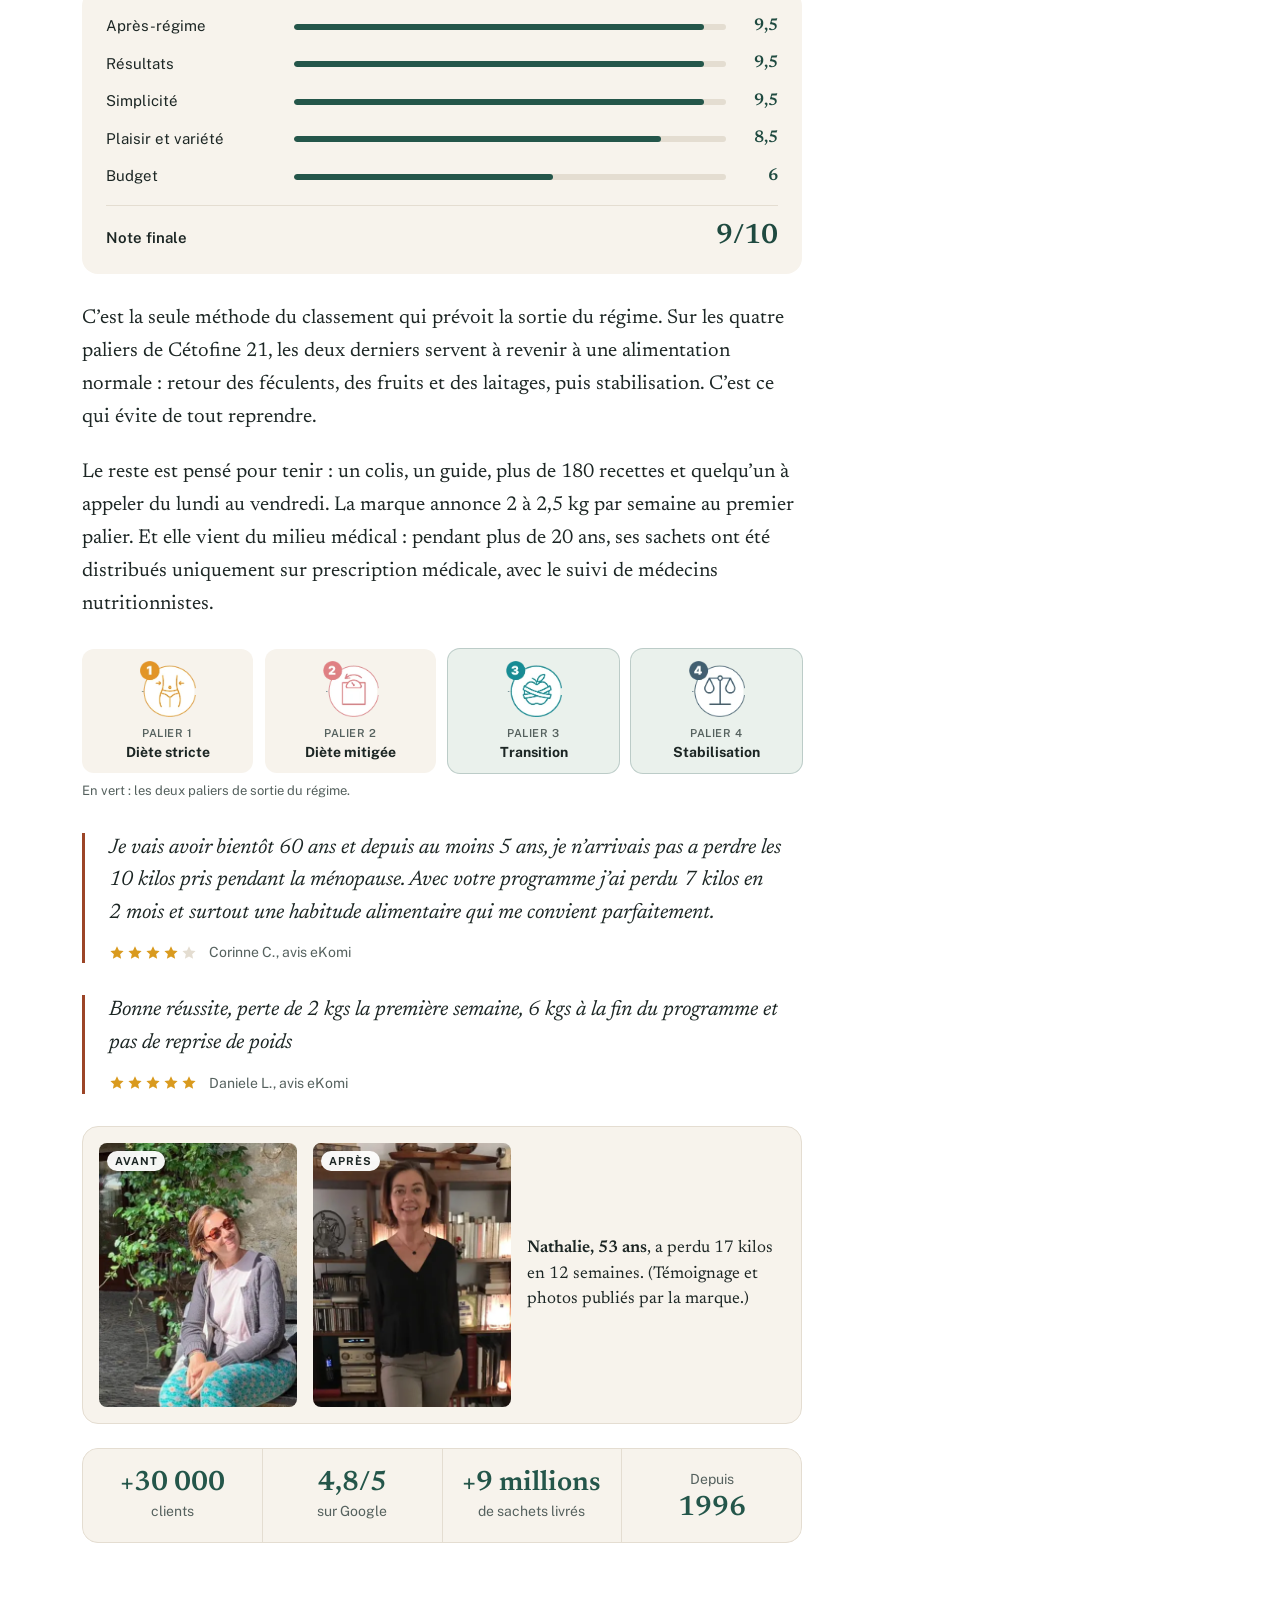
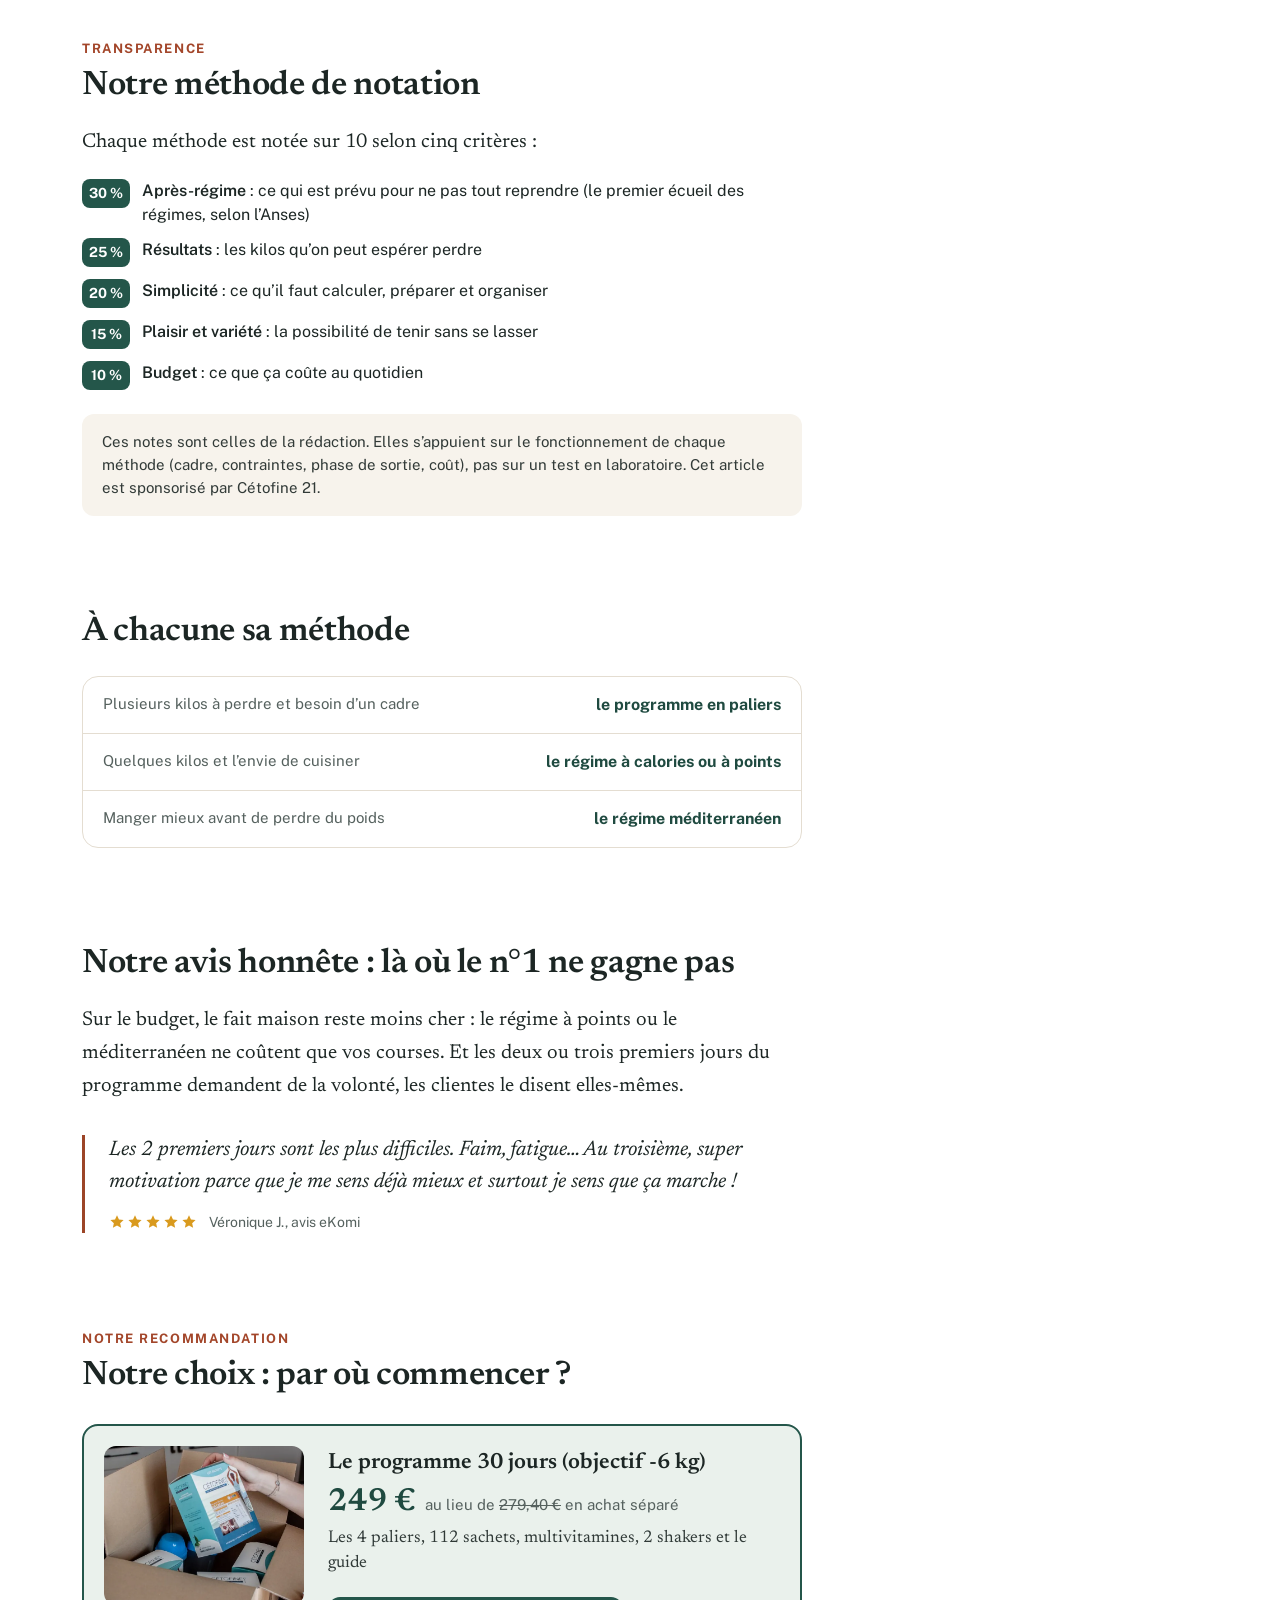
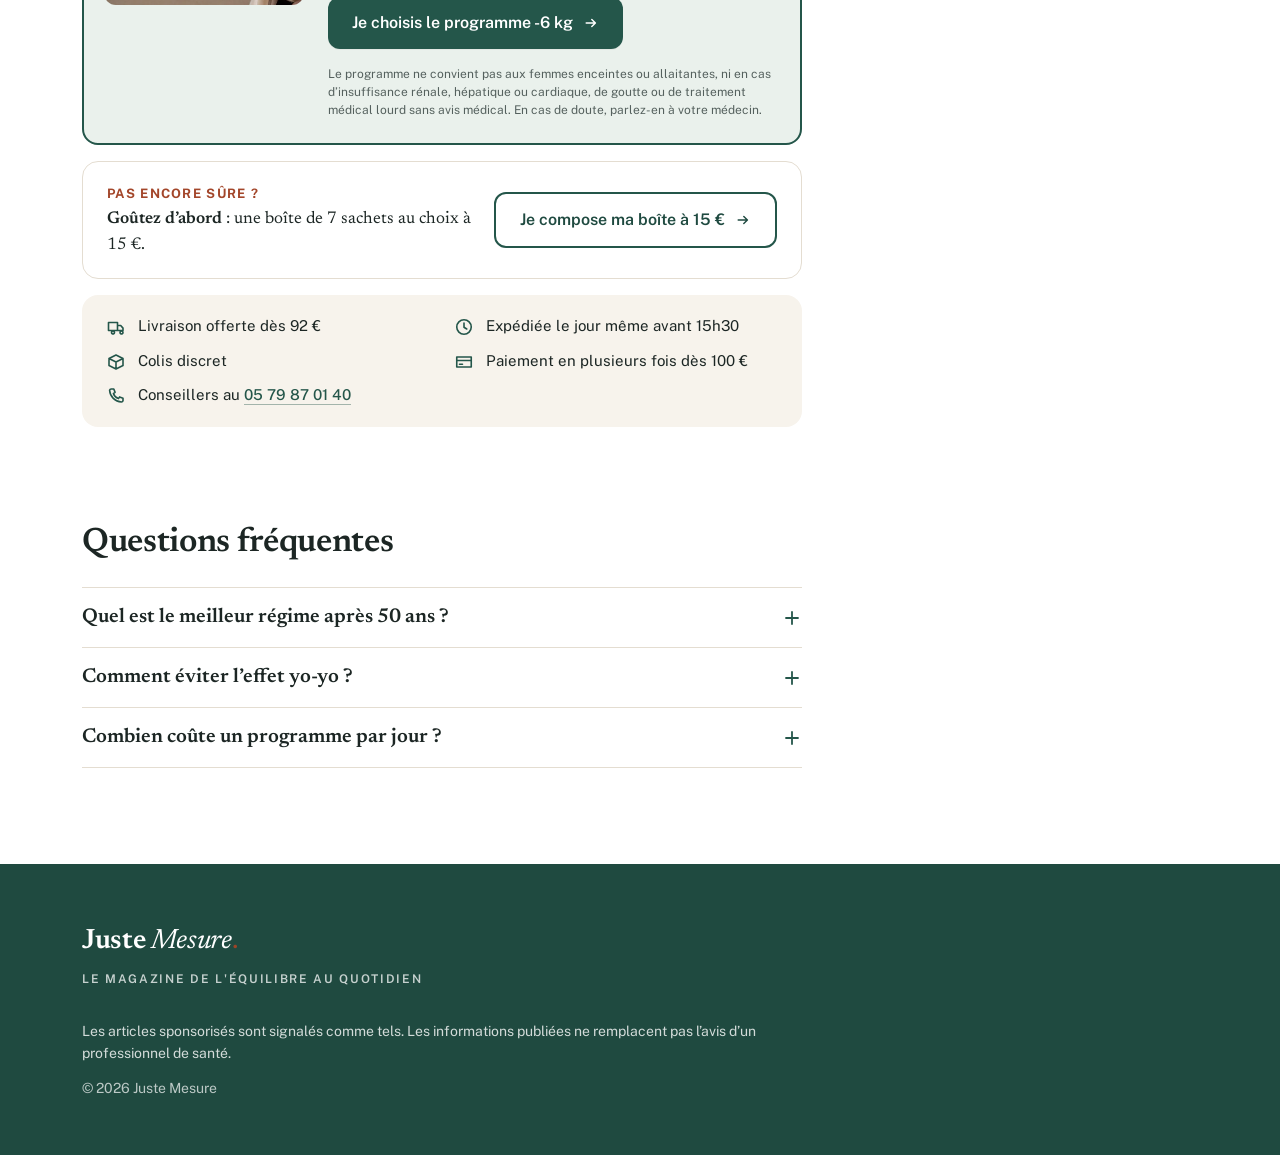
==== commit 67fa944a: "feat: contre-indications en mention discrète sous le bouton de l'offre Co-Authored-By: Claude Opus 5" ====
--- a/index.html
+++ b/index.html
@@ -44,8 +44,8 @@
       "articleSection": "Minceur"
     }
     </script>
-    <script type="module" crossorigin src="./index-Bxw50f4V.js"></script>
-    <link rel="stylesheet" crossorigin href="./index-CZqOWCCz.css">
+    <script type="module" crossorigin src="./index-BY8BA5Hg.js"></script>
+    <link rel="stylesheet" crossorigin href="./index-BreYEY25.css">
   </head>
   <body>
     <!-- GTM BODY -->
--- a/index-BreYEY25.css
+++ b/index-BreYEY25.css
@@ -0,0 +1 @@
+@font-face{font-family:Newsreader;font-style:normal;font-display:swap;font-weight:400;src:url(./newsreader-latin-400-normal-BFBkh4jY.woff2) format("woff2"),url(./newsreader-latin-400-normal-gRTjlS2D.woff) format("woff")}@font-face{font-family:Newsreader;font-style:italic;font-display:swap;font-weight:400;src:url(./newsreader-latin-400-italic-CEihAR-f.woff2) format("woff2"),url(./newsreader-latin-400-italic-CNZoH1hn.woff) format("woff")}@font-face{font-family:Newsreader;font-style:normal;font-display:swap;font-weight:600;src:url(./newsreader-latin-600-normal-30OJ_TG_.woff2) format("woff2"),url(./newsreader-latin-600-normal-DUnT2r2g.woff) format("woff")}@font-face{font-family:Newsreader;font-style:italic;font-display:swap;font-weight:600;src:url(./newsreader-latin-600-italic-BXGU4hd9.woff2) format("woff2"),url(./newsreader-latin-600-italic-QBRrDGPr.woff) format("woff")}@font-face{font-family:Public Sans;font-style:normal;font-display:swap;font-weight:400;src:url(./public-sans-latin-400-normal-8Rpg0ruU.woff2) format("woff2"),url(./public-sans-latin-400-normal-SBbinRkI.woff) format("woff")}@font-face{font-family:Public Sans;font-style:normal;font-display:swap;font-weight:500;src:url(./public-sans-latin-500-normal-NlrCPXnF.woff2) format("woff2"),url(./public-sans-latin-500-normal-vCxiVFAq.woff) format("woff")}@font-face{font-family:Public Sans;font-style:normal;font-display:swap;font-weight:600;src:url(./public-sans-latin-600-normal-Fru-LXNs.woff2) format("woff2"),url(./public-sans-latin-600-normal-BR59oU-I.woff) format("woff")}@font-face{font-family:Public Sans;font-style:normal;font-display:swap;font-weight:700;src:url(./public-sans-latin-700-normal-BqJmxWdE.woff2) format("woff2"),url(./public-sans-latin-700-normal-Dm-oTPSL.woff) format("woff")}@layer properties{@supports (((-webkit-hyphens:none)) and (not (margin-trim:block))) or ((-moz-orient:inline) and (not (color:rgb(from red r g b)))){*,:before,:after,::backdrop{--tw-translate-x:0;--tw-translate-y:0;--tw-translate-z:0;--tw-scale-x:1;--tw-scale-y:1;--tw-scale-z:1;--tw-rotate-x:initial;--tw-rotate-y:initial;--tw-rotate-z:initial;--tw-skew-x:initial;--tw-skew-y:initial;--tw-space-y-reverse:0;--tw-divide-y-reverse:0;--tw-border-style:solid;--tw-leading:initial;--tw-font-weight:initial;--tw-tracking:initial;--tw-shadow:0 0 #0000;--tw-shadow-color:initial;--tw-shadow-alpha:100%;--tw-inset-shadow:0 0 #0000;--tw-inset-shadow-color:initial;--tw-inset-shadow-alpha:100%;--tw-ring-color:initial;--tw-ring-shadow:0 0 #0000;--tw-inset-ring-color:initial;--tw-inset-ring-shadow:0 0 #0000;--tw-ring-inset:initial;--tw-ring-offset-width:0px;--tw-ring-offset-color:#fff;--tw-ring-offset-shadow:0 0 #0000;--tw-outline-style:solid;--tw-blur:initial;--tw-brightness:initial;--tw-contrast:initial;--tw-grayscale:initial;--tw-hue-rotate:initial;--tw-invert:initial;--tw-opacity:initial;--tw-saturate:initial;--tw-sepia:initial;--tw-drop-shadow:initial;--tw-drop-shadow-color:initial;--tw-drop-shadow-alpha:100%;--tw-drop-shadow-size:initial;--tw-backdrop-blur:initial;--tw-backdrop-brightness:initial;--tw-backdrop-contrast:initial;--tw-backdrop-grayscale:initial;--tw-backdrop-hue-rotate:initial;--tw-backdrop-invert:initial;--tw-backdrop-opacity:initial;--tw-backdrop-saturate:initial;--tw-backdrop-sepia:initial;--tw-duration:initial}}}@layer theme{:root,:host{--font-sans:"Public Sans", system-ui, -apple-system, "Segoe UI", sans-serif;--font-serif:"Newsreader", Georgia, "Times New Roman", serif;--font-mono:ui-monospace, SFMono-Regular, Menlo, Monaco, Consolas, "Liberation Mono", "Courier New", monospace;--color-white:#fff;--spacing:.25rem;--font-weight-normal:400;--font-weight-medium:500;--font-weight-semibold:600;--font-weight-bold:700;--leading-tight:1.25;--radius-sm:.25rem;--radius-lg:.5rem;--radius-xl:.75rem;--radius-2xl:1rem;--default-transition-duration:.15s;--default-transition-timing-function:cubic-bezier(.4, 0, .2, 1);--default-font-family:var(--font-sans);--default-mono-font-family:var(--font-mono);--color-ink:#1c2624;--color-muted:#55615e;--color-paper:#f7f3ec;--color-line:#e4ddd1;--color-forest:#24564a;--color-forest-deep:#1f4a40;--color-sage:#eaf1ec;--color-clay:#9c4527;--color-clay-ink:#a3462a;--color-clay-soft:#fbeee6;--color-star:#d99a1e}}@layer base{*,:after,:before,::backdrop{box-sizing:border-box;border:0 solid;margin:0;padding:0}::file-selector-button{box-sizing:border-box;border:0 solid;margin:0;padding:0}html,:host{-webkit-text-size-adjust:100%;tab-size:4;line-height:1.5;font-family:var(--default-font-family,-apple-system, BlinkMacSystemFont, "Segoe UI", Roboto, "Helvetica Neue", "Noto Sans", Arial, sans-serif, "Apple Color Emoji", "Segoe UI Emoji", "Segoe UI Symbol", "Noto Color Emoji");font-feature-settings:var(--default-font-feature-settings,normal);font-variation-settings:var(--default-font-variation-settings,normal);-webkit-tap-highlight-color:transparent}hr{height:0;color:inherit;border-top-width:1px}abbr:where([title]){-webkit-text-decoration:underline dotted;text-decoration:underline dotted}h1,h2,h3,h4,h5,h6{font-size:inherit;font-weight:inherit}a{color:inherit;-webkit-text-decoration:inherit;text-decoration:inherit}b,strong{font-weight:bolder}code,kbd,samp,pre{font-family:var(--default-mono-font-family,ui-monospace, SFMono-Regular, Menlo, Monaco, Consolas, "Liberation Mono", "Courier New", monospace);font-feature-settings:var(--default-mono-font-feature-settings,normal);font-variation-settings:var(--default-mono-font-variation-settings,normal);font-size:1em}small{font-size:80%}sub,sup{vertical-align:baseline;font-size:75%;line-height:0;position:relative}sub{bottom:-.25em}sup{top:-.5em}table{text-indent:0;border-color:inherit;border-collapse:collapse}:-moz-focusring:where(:not(iframe)){outline:auto}progress{vertical-align:baseline}summary{display:list-item}ol,ul,menu{list-style:none}img,svg,video,canvas,audio,iframe,embed,object{vertical-align:middle;display:block}img,video{max-width:100%;height:auto}button,input,select,optgroup,textarea{font:inherit;font-feature-settings:inherit;font-variation-settings:inherit;letter-spacing:inherit;color:inherit;opacity:1;background-color:#0000;border-radius:0}::file-selector-button{font:inherit;font-feature-settings:inherit;font-variation-settings:inherit;letter-spacing:inherit;color:inherit;opacity:1;background-color:#0000;border-radius:0}:where(select:is([multiple],[size])) optgroup{font-weight:bolder}:where(select:is([multiple],[size])) optgroup option{padding-inline-start:20px}::file-selector-button{margin-inline-end:4px}::placeholder{opacity:1}@supports (not ((-webkit-appearance:-apple-pay-button))) or (contain-intrinsic-size:1px){::placeholder{color:currentColor}@supports (color:color-mix(in lab,red,red)){::placeholder{color:color-mix(in oklab,currentcolor 50%,transparent)}}}textarea{resize:vertical}::-webkit-search-decoration{-webkit-appearance:none}::-webkit-date-and-time-value{min-height:1lh;text-align:inherit}::-webkit-datetime-edit{display:inline-flex}::-webkit-datetime-edit-fields-wrapper{padding:0}::-webkit-datetime-edit{padding-block:0}::-webkit-datetime-edit-year-field{padding-block:0}::-webkit-datetime-edit-month-field{padding-block:0}::-webkit-datetime-edit-day-field{padding-block:0}::-webkit-datetime-edit-hour-field{padding-block:0}::-webkit-datetime-edit-minute-field{padding-block:0}::-webkit-datetime-edit-second-field{padding-block:0}::-webkit-datetime-edit-millisecond-field{padding-block:0}::-webkit-datetime-edit-meridiem-field{padding-block:0}::-webkit-calendar-picker-indicator{line-height:1}:-moz-ui-invalid{box-shadow:none}button,input:where([type=button],[type=reset],[type=submit]){appearance:button}::file-selector-button{appearance:button}::-webkit-inner-spin-button{height:auto}::-webkit-outer-spin-button{height:auto}[hidden]:where(:not([hidden=until-found])){display:none!important}html{-webkit-font-smoothing:antialiased;-moz-osx-font-smoothing:grayscale;scroll-behavior:smooth}body{font-family:var(--font-sans);color:var(--color-ink);background-color:#fff;overflow-x:hidden}::selection{background-color:var(--color-clay-soft);color:var(--color-ink)}section[id]{scroll-margin-top:88px}:focus-visible{outline:2px solid var(--color-forest);outline-offset:3px}}@layer components{.prose-article{font-family:var(--font-serif);color:var(--color-ink);font-size:1.1875rem;line-height:1.65}.prose-article>*+p{margin-top:1.1em}@media(min-width:64rem){.prose-article{font-size:1.25rem}}}@layer utilities{.pointer-events-none{pointer-events:none}.collapse{visibility:collapse}.invisible{visibility:hidden}.visible{visibility:visible}.absolute{position:absolute}.fixed{position:fixed}.relative{position:relative}.static{position:static}.sticky{position:sticky}.inset-x-0{inset-inline:0}.top-0{top:0}.top-2{top:calc(var(--spacing) * 2)}.top-\[104px\]{top:104px}.-bottom-px{bottom:-1px}.bottom-0{bottom:0}.left-2{left:calc(var(--spacing) * 2)}.z-40{z-index:40}.z-50{z-index:50}.order-1{order:1}.order-2{order:2}.order-3{order:3}.order-4{order:4}.order-5{order:5}.order-6{order:6}.order-7{order:7}.container{width:100%}@media(min-width:40rem){.container{max-width:40rem}}@media(min-width:48rem){.container{max-width:48rem}}@media(min-width:64rem){.container{max-width:64rem}}@media(min-width:80rem){.container{max-width:80rem}}@media(min-width:96rem){.container{max-width:96rem}}.-mx-5{margin-inline:calc(var(--spacing) * -5)}.mx-auto{margin-inline:auto}.my-8{margin-block:calc(var(--spacing) * 8)}.\!mt-4{margin-top:calc(var(--spacing) * 4)!important}.mt-0\.5{margin-top:calc(var(--spacing) * .5)}.mt-1{margin-top:var(--spacing)}.mt-2{margin-top:calc(var(--spacing) * 2)}.mt-3{margin-top:calc(var(--spacing) * 3)}.mt-3\.5{margin-top:calc(var(--spacing) * 3.5)}.mt-4{margin-top:calc(var(--spacing) * 4)}.mt-5{margin-top:calc(var(--spacing) * 5)}.mt-6{margin-top:calc(var(--spacing) * 6)}.mt-7{margin-top:calc(var(--spacing) * 7)}.mt-8{margin-top:calc(var(--spacing) * 8)}.mt-10{margin-top:calc(var(--spacing) * 10)}.mt-14{margin-top:calc(var(--spacing) * 14)}.mt-20{margin-top:calc(var(--spacing) * 20)}.mt-\[3px\]{margin-top:3px}.mb-1{margin-bottom:var(--spacing)}.ml-1\.5{margin-left:calc(var(--spacing) * 1.5)}.block{display:block}.contents{display:contents}.flex{display:flex}.grid{display:grid}.hidden{display:none}.inline{display:inline}.inline-block{display:inline-block}.inline-flex{display:inline-flex}.aspect-\[3\/4\]{aspect-ratio:3/4}.aspect-\[600\/475\]{aspect-ratio:600/475}.h-1\.5{height:calc(var(--spacing) * 1.5)}.h-4{height:calc(var(--spacing) * 4)}.h-5{height:calc(var(--spacing) * 5)}.h-7{height:calc(var(--spacing) * 7)}.h-11{height:calc(var(--spacing) * 11)}.h-\[2px\]{height:2px}.h-\[3px\]{height:3px}.h-\[18px\]{height:18px}.h-\[60px\]{height:60px}.h-\[72px\]{height:72px}.h-auto{height:auto}.h-full{height:100%}.min-h-\[46px\]{min-height:46px}.min-h-\[52px\]{min-height:52px}.min-h-\[56px\]{min-height:56px}.w-1\.5{width:calc(var(--spacing) * 1.5)}.w-4{width:calc(var(--spacing) * 4)}.w-5{width:calc(var(--spacing) * 5)}.w-7{width:calc(var(--spacing) * 7)}.w-11{width:calc(var(--spacing) * 11)}.w-24{width:calc(var(--spacing) * 24)}.w-\[18px\]{width:18px}.w-\[90px\]{width:90px}.w-auto{width:auto}.w-full{width:100%}.max-w-\[640px\]{max-width:640px}.max-w-\[720px\]{max-width:720px}.max-w-\[1180px\]{max-width:1180px}.min-w-0{min-width:0}.flex-1{flex:1}.shrink-0{flex-shrink:0}.origin-left{transform-origin:0}.translate-y-0{--tw-translate-y:0px;translate:var(--tw-translate-x) var(--tw-translate-y)}.translate-y-full{--tw-translate-y:100%;translate:var(--tw-translate-x) var(--tw-translate-y)}.scale-x-0{--tw-scale-x:0%;scale:var(--tw-scale-x) var(--tw-scale-y)}.transform{transform:var(--tw-rotate-x, ) var(--tw-rotate-y, ) var(--tw-rotate-z, ) var(--tw-skew-x, ) var(--tw-skew-y, )}.cursor-pointer{cursor:pointer}.resize{resize:both}.scroll-mt-24{scroll-margin-top:calc(var(--spacing) * 24)}.list-none{list-style-type:none}.grid-cols-2{grid-template-columns:repeat(2,minmax(0,1fr))}.grid-cols-4{grid-template-columns:repeat(4,minmax(0,1fr))}.grid-cols-\[3rem_minmax\(0\,1fr\)\]{grid-template-columns:3rem minmax(0,1fr)}.grid-cols-\[minmax\(0\,1fr\)_minmax\(0\,1fr\)_minmax\(0\,1\.3fr\)\]{grid-template-columns:minmax(0,1fr) minmax(0,1fr) minmax(0,1.3fr)}.grid-cols-\[minmax\(0\,9rem\)_1fr_2\.5rem\]{grid-template-columns:minmax(0,9rem) 1fr 2.5rem}.flex-col{flex-direction:column}.flex-col-reverse{flex-direction:column-reverse}.flex-wrap{flex-wrap:wrap}.items-baseline{align-items:baseline}.items-center{align-items:center}.items-start{align-items:flex-start}.justify-between{justify-content:space-between}.justify-center{justify-content:center}.gap-0\.5{gap:calc(var(--spacing) * .5)}.gap-1{gap:var(--spacing)}.gap-1\.5{gap:calc(var(--spacing) * 1.5)}.gap-2{gap:calc(var(--spacing) * 2)}.gap-2\.5{gap:calc(var(--spacing) * 2.5)}.gap-3{gap:calc(var(--spacing) * 3)}.gap-4{gap:calc(var(--spacing) * 4)}.gap-6{gap:calc(var(--spacing) * 6)}.gap-px{gap:1px}:where(.space-y-1\.5>:not(:last-child)){--tw-space-y-reverse:0;margin-block-start:calc(calc(var(--spacing) * 1.5) * var(--tw-space-y-reverse));margin-block-end:calc(calc(var(--spacing) * 1.5) * calc(1 - var(--tw-space-y-reverse)))}:where(.space-y-2>:not(:last-child)){--tw-space-y-reverse:0;margin-block-start:calc(calc(var(--spacing) * 2) * var(--tw-space-y-reverse));margin-block-end:calc(calc(var(--spacing) * 2) * calc(1 - var(--tw-space-y-reverse)))}:where(.space-y-2\.5>:not(:last-child)){--tw-space-y-reverse:0;margin-block-start:calc(calc(var(--spacing) * 2.5) * var(--tw-space-y-reverse));margin-block-end:calc(calc(var(--spacing) * 2.5) * calc(1 - var(--tw-space-y-reverse)))}:where(.space-y-3>:not(:last-child)){--tw-space-y-reverse:0;margin-block-start:calc(calc(var(--spacing) * 3) * var(--tw-space-y-reverse));margin-block-end:calc(calc(var(--spacing) * 3) * calc(1 - var(--tw-space-y-reverse)))}:where(.space-y-5>:not(:last-child)){--tw-space-y-reverse:0;margin-block-start:calc(calc(var(--spacing) * 5) * var(--tw-space-y-reverse));margin-block-end:calc(calc(var(--spacing) * 5) * calc(1 - var(--tw-space-y-reverse)))}.gap-x-2{column-gap:calc(var(--spacing) * 2)}.gap-x-2\.5{column-gap:calc(var(--spacing) * 2.5)}.gap-x-3{column-gap:calc(var(--spacing) * 3)}.gap-x-5{column-gap:calc(var(--spacing) * 5)}.gap-x-6{column-gap:calc(var(--spacing) * 6)}.gap-y-1{row-gap:var(--spacing)}.gap-y-2{row-gap:calc(var(--spacing) * 2)}.gap-y-3{row-gap:calc(var(--spacing) * 3)}:where(.divide-y>:not(:last-child)){--tw-divide-y-reverse:0;border-bottom-style:var(--tw-border-style);border-top-style:var(--tw-border-style);border-top-width:calc(1px * var(--tw-divide-y-reverse));border-bottom-width:calc(1px * calc(1 - var(--tw-divide-y-reverse)))}:where(.divide-line>:not(:last-child)){border-color:var(--color-line)}.truncate{text-overflow:ellipsis;white-space:nowrap;overflow:hidden}.overflow-hidden{overflow:hidden}.rounded-2xl{border-radius:var(--radius-2xl)}.rounded-full{border-radius:2147483647px}.rounded-lg{border-radius:var(--radius-lg)}.rounded-sm{border-radius:var(--radius-sm)}.rounded-xl{border-radius:var(--radius-xl)}.rounded-r-xl{border-top-right-radius:var(--radius-xl);border-bottom-right-radius:var(--radius-xl)}.border{border-style:var(--tw-border-style);border-width:1px}.border-2{border-style:var(--tw-border-style);border-width:2px}.border-y{border-block-style:var(--tw-border-style);border-block-width:1px}.border-t{border-top-style:var(--tw-border-style);border-top-width:1px}.border-b{border-bottom-style:var(--tw-border-style);border-bottom-width:1px}.border-l-4{border-left-style:var(--tw-border-style);border-left-width:4px}.border-l-\[3px\]{border-left-style:var(--tw-border-style);border-left-width:3px}.border-clay{border-color:var(--color-clay)}.border-forest{border-color:var(--color-forest)}.border-line{border-color:var(--color-line)}.bg-clay{background-color:var(--color-clay)}.bg-forest{background-color:var(--color-forest)}.bg-forest-deep{background-color:var(--color-forest-deep)}.bg-line{background-color:var(--color-line)}.bg-paper{background-color:var(--color-paper)}.bg-sage{background-color:var(--color-sage)}.bg-white{background-color:var(--color-white)}.bg-white\/95{background-color:#fffffff2}@supports (color:color-mix(in lab,red,red)){.bg-white\/95{background-color:color-mix(in oklab,var(--color-white) 95%,transparent)}}.bg-white\/97{background-color:#fffffff7}@supports (color:color-mix(in lab,red,red)){.bg-white\/97{background-color:color-mix(in oklab,var(--color-white) 97%,transparent)}}.fill-clay-soft{fill:var(--color-clay-soft)}.fill-forest{fill:var(--color-forest)}.object-cover{object-fit:cover}.object-top{object-position:top}.p-3{padding:calc(var(--spacing) * 3)}.p-4{padding:calc(var(--spacing) * 4)}.p-5{padding:calc(var(--spacing) * 5)}.px-1{padding-inline:var(--spacing)}.px-2{padding-inline:calc(var(--spacing) * 2)}.px-2\.5{padding-inline:calc(var(--spacing) * 2.5)}.px-3{padding-inline:calc(var(--spacing) * 3)}.px-4{padding-inline:calc(var(--spacing) * 4)}.px-5{padding-inline:calc(var(--spacing) * 5)}.px-6{padding-inline:calc(var(--spacing) * 6)}.py-0\.5{padding-block:calc(var(--spacing) * .5)}.py-1{padding-block:var(--spacing)}.py-2{padding-block:calc(var(--spacing) * 2)}.py-2\.5{padding-block:calc(var(--spacing) * 2.5)}.py-3{padding-block:calc(var(--spacing) * 3)}.py-3\.5{padding-block:calc(var(--spacing) * 3.5)}.py-4{padding-block:calc(var(--spacing) * 4)}.py-5{padding-block:calc(var(--spacing) * 5)}.py-12{padding-block:calc(var(--spacing) * 12)}.pt-3{padding-top:calc(var(--spacing) * 3)}.pt-4{padding-top:calc(var(--spacing) * 4)}.pt-5{padding-top:calc(var(--spacing) * 5)}.pr-9{padding-right:calc(var(--spacing) * 9)}.pb-5{padding-bottom:calc(var(--spacing) * 5)}.pb-20{padding-bottom:calc(var(--spacing) * 20)}.pb-\[calc\(0\.75rem\+env\(safe-area-inset-bottom\)\)\]{padding-bottom:calc(.75rem + env(safe-area-inset-bottom))}.pl-5{padding-left:calc(var(--spacing) * 5)}.text-center{text-align:center}.text-right{text-align:right}.align-\[-0\.15em\]{vertical-align:-.15em}.font-sans{font-family:var(--font-sans)}.font-serif{font-family:var(--font-serif)}.\!text-\[1\.0625rem\]{font-size:1.0625rem!important}.text-\[0\.75rem\]{font-size:.75rem}.text-\[0\.875rem\]{font-size:.875rem}.text-\[0\.6875rem\]{font-size:.6875rem}.text-\[0\.8125rem\]{font-size:.8125rem}.text-\[0\.9375rem\]{font-size:.9375rem}.text-\[1\.05rem\]{font-size:1.05rem}.text-\[1\.6rem\]{font-size:1.6rem}.text-\[1\.25rem\]{font-size:1.25rem}.text-\[1\.75rem\]{font-size:1.75rem}.text-\[1\.125rem\]{font-size:1.125rem}.text-\[1\.375rem\]{font-size:1.375rem}.text-\[1\.0625rem\]{font-size:1.0625rem}.text-\[1\.625rem\]{font-size:1.625rem}.text-\[1\.875rem\]{font-size:1.875rem}.text-\[1\.1875rem\]{font-size:1.1875rem}.text-\[1rem\]{font-size:1rem}.text-\[2rem\]{font-size:2rem}.leading-\[1\.3\]{--tw-leading:1.3;line-height:1.3}.leading-\[1\.5\]{--tw-leading:1.5;line-height:1.5}.leading-\[1\.6\]{--tw-leading:1.6;line-height:1.6}.leading-\[1\.12\]{--tw-leading:1.12;line-height:1.12}.leading-\[1\.18\]{--tw-leading:1.18;line-height:1.18}.leading-\[1\.25\]{--tw-leading:1.25;line-height:1.25}.leading-\[1\.35\]{--tw-leading:1.35;line-height:1.35}.leading-\[1\.45\]{--tw-leading:1.45;line-height:1.45}.leading-\[1\.55\]{--tw-leading:1.55;line-height:1.55}.leading-none{--tw-leading:1;line-height:1}.leading-tight{--tw-leading:var(--leading-tight);line-height:var(--leading-tight)}.font-bold{--tw-font-weight:var(--font-weight-bold);font-weight:var(--font-weight-bold)}.font-medium{--tw-font-weight:var(--font-weight-medium);font-weight:var(--font-weight-medium)}.font-normal{--tw-font-weight:var(--font-weight-normal);font-weight:var(--font-weight-normal)}.font-semibold{--tw-font-weight:var(--font-weight-semibold);font-weight:var(--font-weight-semibold)}.tracking-\[-0\.01em\]{--tw-tracking:-.01em;letter-spacing:-.01em}.tracking-\[-0\.015em\]{--tw-tracking:-.015em;letter-spacing:-.015em}.tracking-\[0\.1em\]{--tw-tracking:.1em;letter-spacing:.1em}.tracking-\[0\.06em\]{--tw-tracking:.06em;letter-spacing:.06em}.tracking-\[0\.08em\]{--tw-tracking:.08em;letter-spacing:.08em}.tracking-\[0\.12em\]{--tw-tracking:.12em;letter-spacing:.12em}.tracking-\[0\.14em\]{--tw-tracking:.14em;letter-spacing:.14em}.text-balance{text-wrap:balance}.text-pretty{text-wrap:pretty}.whitespace-nowrap{white-space:nowrap}.text-clay{color:var(--color-clay)}.text-clay-ink{color:var(--color-clay-ink)}.text-forest{color:var(--color-forest)}.text-forest-deep{color:var(--color-forest-deep)}.text-ink{color:var(--color-ink)}.text-ink\/90{color:#1c2624e6}@supports (color:color-mix(in lab,red,red)){.text-ink\/90{color:color-mix(in oklab,var(--color-ink) 90%,transparent)}}.text-line{color:var(--color-line)}.text-muted{color:var(--color-muted)}.text-star{color:var(--color-star)}.text-white{color:var(--color-white)}.text-white\/70{color:#ffffffb3}@supports (color:color-mix(in lab,red,red)){.text-white\/70{color:color-mix(in oklab,var(--color-white) 70%,transparent)}}.text-white\/75{color:#ffffffbf}@supports (color:color-mix(in lab,red,red)){.text-white\/75{color:color-mix(in oklab,var(--color-white) 75%,transparent)}}.text-white\/80{color:#fffc}@supports (color:color-mix(in lab,red,red)){.text-white\/80{color:color-mix(in oklab,var(--color-white) 80%,transparent)}}.uppercase{text-transform:uppercase}.italic{font-style:italic}.underline{text-decoration-line:underline}.decoration-forest\/40{text-decoration-color:#24564a66}@supports (color:color-mix(in lab,red,red)){.decoration-forest\/40{-webkit-text-decoration-color:color-mix(in oklab,var(--color-forest) 40%,transparent);text-decoration-color:color-mix(in oklab,var(--color-forest) 40%,transparent)}}.decoration-muted\/40{text-decoration-color:#55615e66}@supports (color:color-mix(in lab,red,red)){.decoration-muted\/40{-webkit-text-decoration-color:color-mix(in oklab,var(--color-muted) 40%,transparent);text-decoration-color:color-mix(in oklab,var(--color-muted) 40%,transparent)}}.underline-offset-2{text-underline-offset:2px}.underline-offset-4{text-underline-offset:4px}.shadow-\[0_-6px_20px_-12px_rgba\(28\,38\,36\,0\.25\)\]{--tw-shadow:0 -6px 20px -12px var(--tw-shadow-color,#1c262440);box-shadow:var(--tw-inset-shadow),var(--tw-inset-ring-shadow),var(--tw-ring-offset-shadow),var(--tw-ring-shadow),var(--tw-shadow)}.shadow-\[0_1px_0_rgba\(0\,0\,0\,0\.04\)\]{--tw-shadow:0 1px 0 var(--tw-shadow-color,#0000000a);box-shadow:var(--tw-inset-shadow),var(--tw-inset-ring-shadow),var(--tw-ring-offset-shadow),var(--tw-ring-shadow),var(--tw-shadow)}.shadow-\[0_8px_24px_-12px_rgba\(28\,38\,36\,0\.18\)\]{--tw-shadow:0 8px 24px -12px var(--tw-shadow-color,#1c26242e);box-shadow:var(--tw-inset-shadow),var(--tw-inset-ring-shadow),var(--tw-ring-offset-shadow),var(--tw-ring-shadow),var(--tw-shadow)}.shadow-\[0_10px_30px_-18px_rgba\(31\,74\,64\,0\.45\)\]{--tw-shadow:0 10px 30px -18px var(--tw-shadow-color,#1f4a4073);box-shadow:var(--tw-inset-shadow),var(--tw-inset-ring-shadow),var(--tw-ring-offset-shadow),var(--tw-ring-shadow),var(--tw-shadow)}.ring-1{--tw-ring-shadow:var(--tw-ring-inset, ) 0 0 0 calc(1px + var(--tw-ring-offset-width)) var(--tw-ring-color,currentcolor);box-shadow:var(--tw-inset-shadow),var(--tw-inset-ring-shadow),var(--tw-ring-offset-shadow),var(--tw-ring-shadow),var(--tw-shadow)}.ring-forest\/30{--tw-ring-color:#24564a4d}@supports (color:color-mix(in lab,red,red)){.ring-forest\/30{--tw-ring-color:color-mix(in oklab, var(--color-forest) 30%, transparent)}}.outline{outline-style:var(--tw-outline-style);outline-width:1px}.filter{filter:var(--tw-blur, ) var(--tw-brightness, ) var(--tw-contrast, ) var(--tw-grayscale, ) var(--tw-hue-rotate, ) var(--tw-invert, ) var(--tw-saturate, ) var(--tw-sepia, ) var(--tw-drop-shadow, )}.backdrop-blur{--tw-backdrop-blur:blur(8px);-webkit-backdrop-filter:var(--tw-backdrop-blur, ) var(--tw-backdrop-brightness, ) var(--tw-backdrop-contrast, ) var(--tw-backdrop-grayscale, ) var(--tw-backdrop-hue-rotate, ) var(--tw-backdrop-invert, ) var(--tw-backdrop-opacity, ) var(--tw-backdrop-saturate, ) var(--tw-backdrop-sepia, );backdrop-filter:var(--tw-backdrop-blur, ) var(--tw-backdrop-brightness, ) var(--tw-backdrop-contrast, ) var(--tw-backdrop-grayscale, ) var(--tw-backdrop-hue-rotate, ) var(--tw-backdrop-invert, ) var(--tw-backdrop-opacity, ) var(--tw-backdrop-saturate, ) var(--tw-backdrop-sepia, )}.transition{transition-property:color,background-color,border-color,outline-color,text-decoration-color,fill,stroke,--tw-gradient-from,--tw-gradient-via,--tw-gradient-to,opacity,box-shadow,transform,translate,scale,rotate,filter,-webkit-backdrop-filter,backdrop-filter,display,content-visibility,overlay,pointer-events;transition-timing-function:var(--tw-ease,var(--default-transition-timing-function));transition-duration:var(--tw-duration,var(--default-transition-duration))}.transition-colors{transition-property:color,background-color,border-color,outline-color,text-decoration-color,fill,stroke,--tw-gradient-from,--tw-gradient-via,--tw-gradient-to;transition-timing-function:var(--tw-ease,var(--default-transition-timing-function));transition-duration:var(--tw-duration,var(--default-transition-duration))}.transition-transform{transition-property:transform,translate,scale,rotate;transition-timing-function:var(--tw-ease,var(--default-transition-timing-function));transition-duration:var(--tw-duration,var(--default-transition-duration))}.duration-300{--tw-duration:.3s;transition-duration:.3s}.will-change-transform{will-change:transform}:is(:where(.group):is([open],:popover-open,:open) .group-open\:rotate-45){rotate:45deg}@media(hover:hover){:is(:where(.group):hover .group-hover\:translate-x-0\.5){--tw-translate-x:calc(var(--spacing) * .5);translate:var(--tw-translate-x) var(--tw-translate-y)}}.marker\:hidden ::marker{display:none}.marker\:hidden::marker{display:none}.marker\:hidden ::-webkit-details-marker{display:none}.marker\:hidden::-webkit-details-marker{display:none}@media(hover:hover){.hover\:bg-forest-deep:hover{background-color:var(--color-forest-deep)}.hover\:bg-sage:hover{background-color:var(--color-sage)}.hover\:bg-white:hover{background-color:var(--color-white)}.hover\:decoration-forest:hover{-webkit-text-decoration-color:var(--color-forest);text-decoration-color:var(--color-forest)}.hover\:decoration-muted:hover{-webkit-text-decoration-color:var(--color-muted);text-decoration-color:var(--color-muted)}}@supports ((-webkit-backdrop-filter:var(--tw)) or (backdrop-filter:var(--tw))){.supports-\[backdrop-filter\]\:bg-white\/85{background-color:#ffffffd9}@supports (color:color-mix(in lab,red,red)){.supports-\[backdrop-filter\]\:bg-white\/85{background-color:color-mix(in oklab,var(--color-white) 85%,transparent)}}}@media(min-width:40rem){.sm\:mx-0{margin-inline:0}.sm\:mt-0{margin-top:0}.sm\:mt-6{margin-top:calc(var(--spacing) * 6)}.sm\:block{display:block}.sm\:flex{display:flex}.sm\:grid{display:grid}.sm\:inline-block{display:inline-block}.sm\:h-14{height:calc(var(--spacing) * 14)}.sm\:h-\[96px\]{height:96px}.sm\:w-14{width:calc(var(--spacing) * 14)}.sm\:w-32{width:calc(var(--spacing) * 32)}.sm\:w-\[120px\]{width:120px}.sm\:w-auto{width:auto}.sm\:w-full{width:100%}.sm\:grid-cols-2{grid-template-columns:repeat(2,minmax(0,1fr))}.sm\:grid-cols-4{grid-template-columns:repeat(4,minmax(0,1fr))}.sm\:grid-cols-\[11rem_1fr_2\.5rem\]{grid-template-columns:11rem 1fr 2.5rem}.sm\:grid-cols-\[220px_minmax\(0\,1fr\)\]{grid-template-columns:220px minmax(0,1fr)}.sm\:flex-row{flex-direction:row}.sm\:items-center{align-items:center}.sm\:items-end{align-items:flex-end}.sm\:justify-between{justify-content:space-between}.sm\:justify-center{justify-content:center}.sm\:justify-start{justify-content:flex-start}.sm\:gap-3{gap:calc(var(--spacing) * 3)}.sm\:gap-4{gap:calc(var(--spacing) * 4)}.sm\:gap-6{gap:calc(var(--spacing) * 6)}.sm\:gap-x-4{column-gap:calc(var(--spacing) * 4)}.sm\:rounded-2xl{border-radius:var(--radius-2xl)}.sm\:p-4{padding:calc(var(--spacing) * 4)}.sm\:p-5{padding:calc(var(--spacing) * 5)}.sm\:p-6{padding:calc(var(--spacing) * 6)}.sm\:px-2{padding-inline:calc(var(--spacing) * 2)}.sm\:px-5{padding-inline:calc(var(--spacing) * 5)}.sm\:px-6{padding-inline:calc(var(--spacing) * 6)}.sm\:py-5{padding-block:calc(var(--spacing) * 5)}.sm\:pr-0{padding-right:0}.sm\:pl-5{padding-left:calc(var(--spacing) * 5)}.sm\:pl-6{padding-left:calc(var(--spacing) * 6)}.sm\:text-\[0\.875rem\]{font-size:.875rem}.sm\:text-\[1\.5rem\]{font-size:1.5rem}.sm\:text-\[1\.0625rem\]{font-size:1.0625rem}.sm\:text-\[2\.5rem\]{font-size:2.5rem}}@media(min-width:64rem){.lg\:mt-0{margin-top:0}.lg\:mt-5{margin-top:calc(var(--spacing) * 5)}.lg\:mt-6{margin-top:calc(var(--spacing) * 6)}.lg\:mt-8{margin-top:calc(var(--spacing) * 8)}.lg\:mt-10{margin-top:calc(var(--spacing) * 10)}.lg\:mt-14{margin-top:calc(var(--spacing) * 14)}.lg\:mt-16{margin-top:calc(var(--spacing) * 16)}.lg\:mt-24{margin-top:calc(var(--spacing) * 24)}.lg\:block{display:block}.lg\:grid{display:grid}.lg\:hidden{display:none}.lg\:h-\[76px\]{height:76px}.lg\:min-w-0{min-width:0}.lg\:grid-cols-\[minmax\(0\,720px\)_300px\]{grid-template-columns:minmax(0,720px) 300px}.lg\:justify-between{justify-content:space-between}.lg\:gap-12{gap:calc(var(--spacing) * 12)}.lg\:self-start{align-self:flex-start}.lg\:p-6{padding:calc(var(--spacing) * 6)}.lg\:px-8{padding-inline:calc(var(--spacing) * 8)}.lg\:py-14{padding-block:calc(var(--spacing) * 14)}.lg\:pt-9{padding-top:calc(var(--spacing) * 9)}.lg\:pb-24{padding-bottom:calc(var(--spacing) * 24)}.lg\:\!text-\[1\.125rem\]{font-size:1.125rem!important}.lg\:text-\[1\.25rem\]{font-size:1.25rem}.lg\:text-\[1\.75rem\]{font-size:1.75rem}.lg\:text-\[1\.95rem\]{font-size:1.95rem}.lg\:text-\[1\.1875rem\]{font-size:1.1875rem}.lg\:text-\[1\.3125rem\]{font-size:1.3125rem}.lg\:text-\[1\.4375rem\]{font-size:1.4375rem}.lg\:text-\[2\.125rem\]{font-size:2.125rem}.lg\:text-\[2\.375rem\]{font-size:2.375rem}.lg\:leading-\[1\.1\]{--tw-leading:1.1;line-height:1.1}.lg\:leading-\[1\.55\]{--tw-leading:1.55;line-height:1.55}}@media(min-width:80rem){.xl\:text-\[2\.75rem\]{font-size:2.75rem}}.\[\&\:\:-webkit-details-marker\]\:hidden::-webkit-details-marker{display:none}}@media(prefers-reduced-motion:reduce){html{scroll-behavior:auto}*,:before,:after{transition-duration:.01ms!important;animation-duration:.01ms!important}}@property --tw-translate-x{syntax:"*";inherits:false;initial-value:0}@property --tw-translate-y{syntax:"*";inherits:false;initial-value:0}@property --tw-translate-z{syntax:"*";inherits:false;initial-value:0}@property --tw-scale-x{syntax:"*";inherits:false;initial-value:1}@property --tw-scale-y{syntax:"*";inherits:false;initial-value:1}@property --tw-scale-z{syntax:"*";inherits:false;initial-value:1}@property --tw-rotate-x{syntax:"*";inherits:false}@property --tw-rotate-y{syntax:"*";inherits:false}@property --tw-rotate-z{syntax:"*";inherits:false}@property --tw-skew-x{syntax:"*";inherits:false}@property --tw-skew-y{syntax:"*";inherits:false}@property --tw-space-y-reverse{syntax:"*";inherits:false;initial-value:0}@property --tw-divide-y-reverse{syntax:"*";inherits:false;initial-value:0}@property --tw-border-style{syntax:"*";inherits:false;initial-value:solid}@property --tw-leading{syntax:"*";inherits:false}@property --tw-font-weight{syntax:"*";inherits:false}@property --tw-tracking{syntax:"*";inherits:false}@property --tw-shadow{syntax:"*";inherits:false;initial-value:0 0 #0000}@property --tw-shadow-color{syntax:"*";inherits:false}@property --tw-shadow-alpha{syntax:"<percentage>";inherits:false;initial-value:100%}@property --tw-inset-shadow{syntax:"*";inherits:false;initial-value:0 0 #0000}@property --tw-inset-shadow-color{syntax:"*";inherits:false}@property --tw-inset-shadow-alpha{syntax:"<percentage>";inherits:false;initial-value:100%}@property --tw-ring-color{syntax:"*";inherits:false}@property --tw-ring-shadow{syntax:"*";inherits:false;initial-value:0 0 #0000}@property --tw-inset-ring-color{syntax:"*";inherits:false}@property --tw-inset-ring-shadow{syntax:"*";inherits:false;initial-value:0 0 #0000}@property --tw-ring-inset{syntax:"*";inherits:false}@property --tw-ring-offset-width{syntax:"<length>";inherits:false;initial-value:0}@property --tw-ring-offset-color{syntax:"*";inherits:false;initial-value:#fff}@property --tw-ring-offset-shadow{syntax:"*";inherits:false;initial-value:0 0 #0000}@property --tw-outline-style{syntax:"*";inherits:false;initial-value:solid}@property --tw-blur{syntax:"*";inherits:false}@property --tw-brightness{syntax:"*";inherits:false}@property --tw-contrast{syntax:"*";inherits:false}@property --tw-grayscale{syntax:"*";inherits:false}@property --tw-hue-rotate{syntax:"*";inherits:false}@property --tw-invert{syntax:"*";inherits:false}@property --tw-opacity{syntax:"*";inherits:false}@property --tw-saturate{syntax:"*";inherits:false}@property --tw-sepia{syntax:"*";inherits:false}@property --tw-drop-shadow{syntax:"*";inherits:false}@property --tw-drop-shadow-color{syntax:"*";inherits:false}@property --tw-drop-shadow-alpha{syntax:"<percentage>";inherits:false;initial-value:100%}@property --tw-drop-shadow-size{syntax:"*";inherits:false}@property --tw-backdrop-blur{syntax:"*";inherits:false}@property --tw-backdrop-brightness{syntax:"*";inherits:false}@property --tw-backdrop-contrast{syntax:"*";inherits:false}@property --tw-backdrop-grayscale{syntax:"*";inherits:false}@property --tw-backdrop-hue-rotate{syntax:"*";inherits:false}@property --tw-backdrop-invert{syntax:"*";inherits:false}@property --tw-backdrop-opacity{syntax:"*";inherits:false}@property --tw-backdrop-saturate{syntax:"*";inherits:false}@property --tw-backdrop-sepia{syntax:"*";inherits:false}@property --tw-duration{syntax:"*";inherits:false}
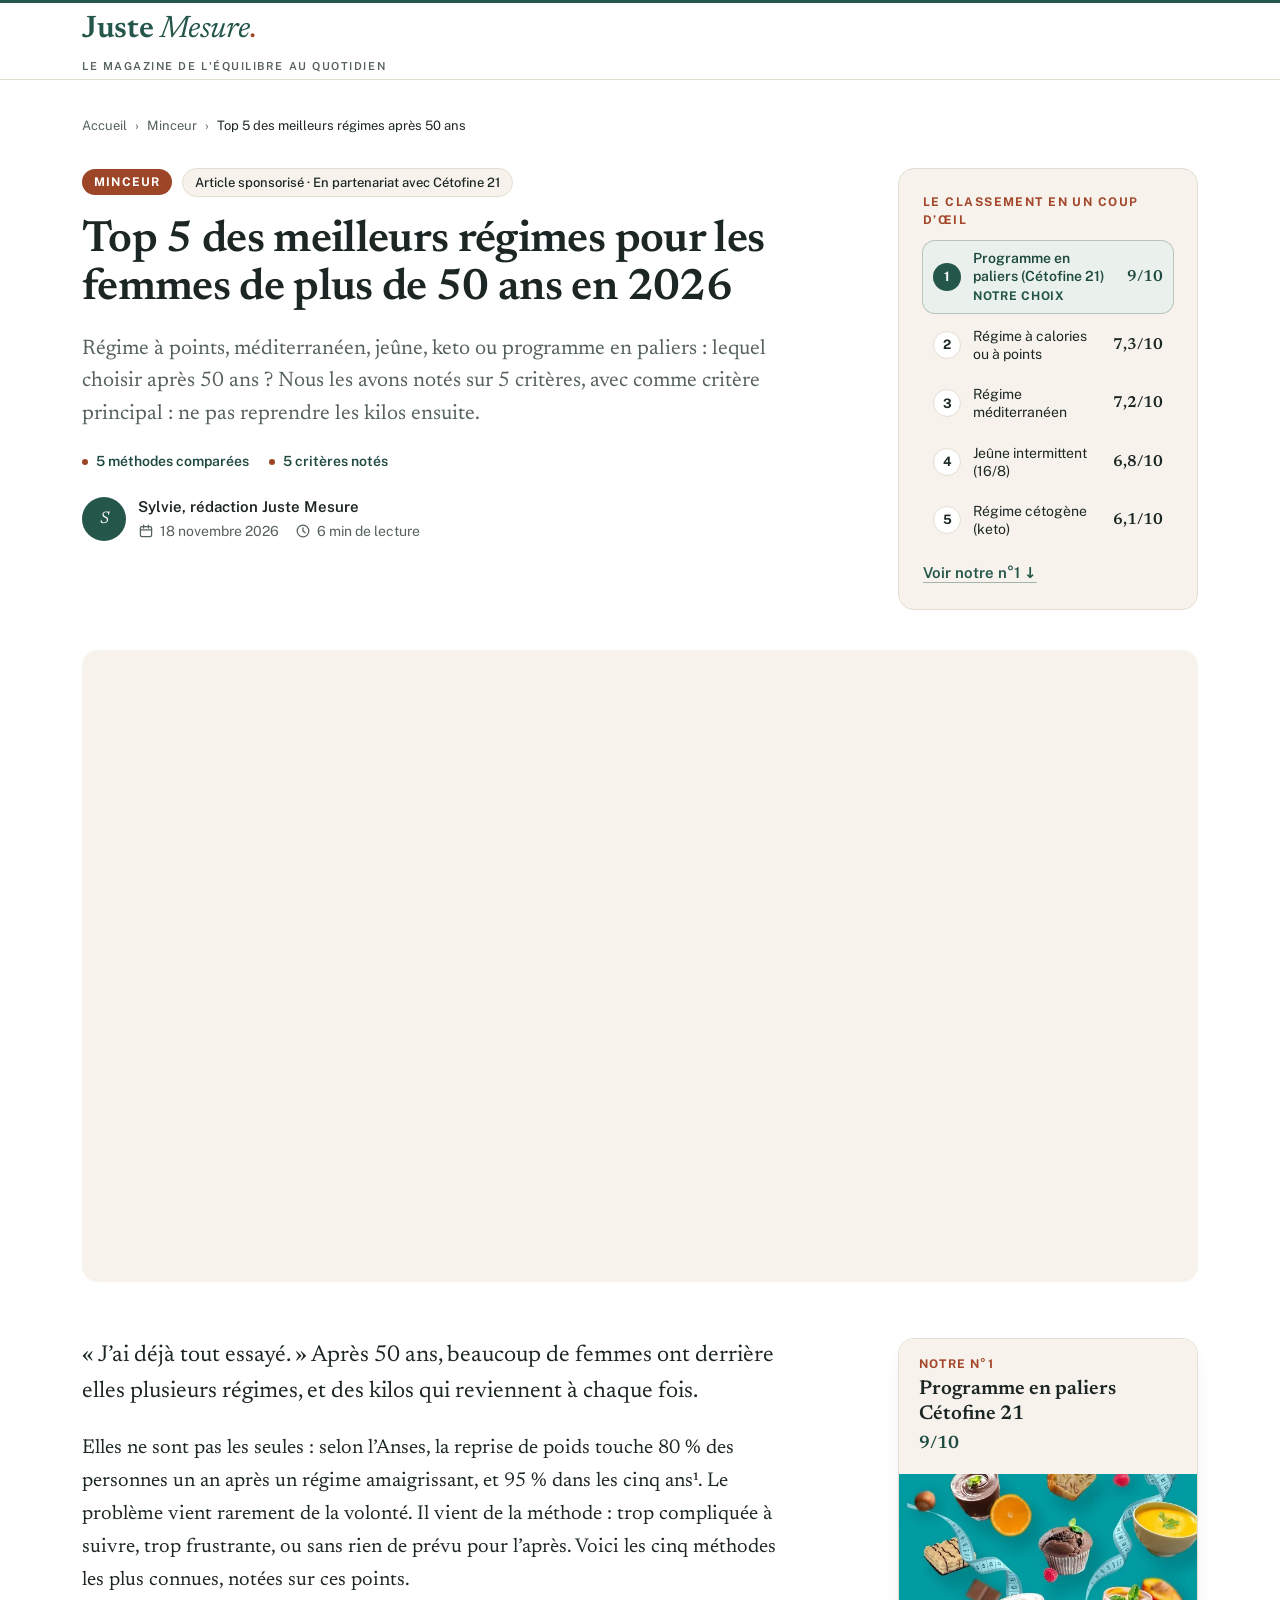
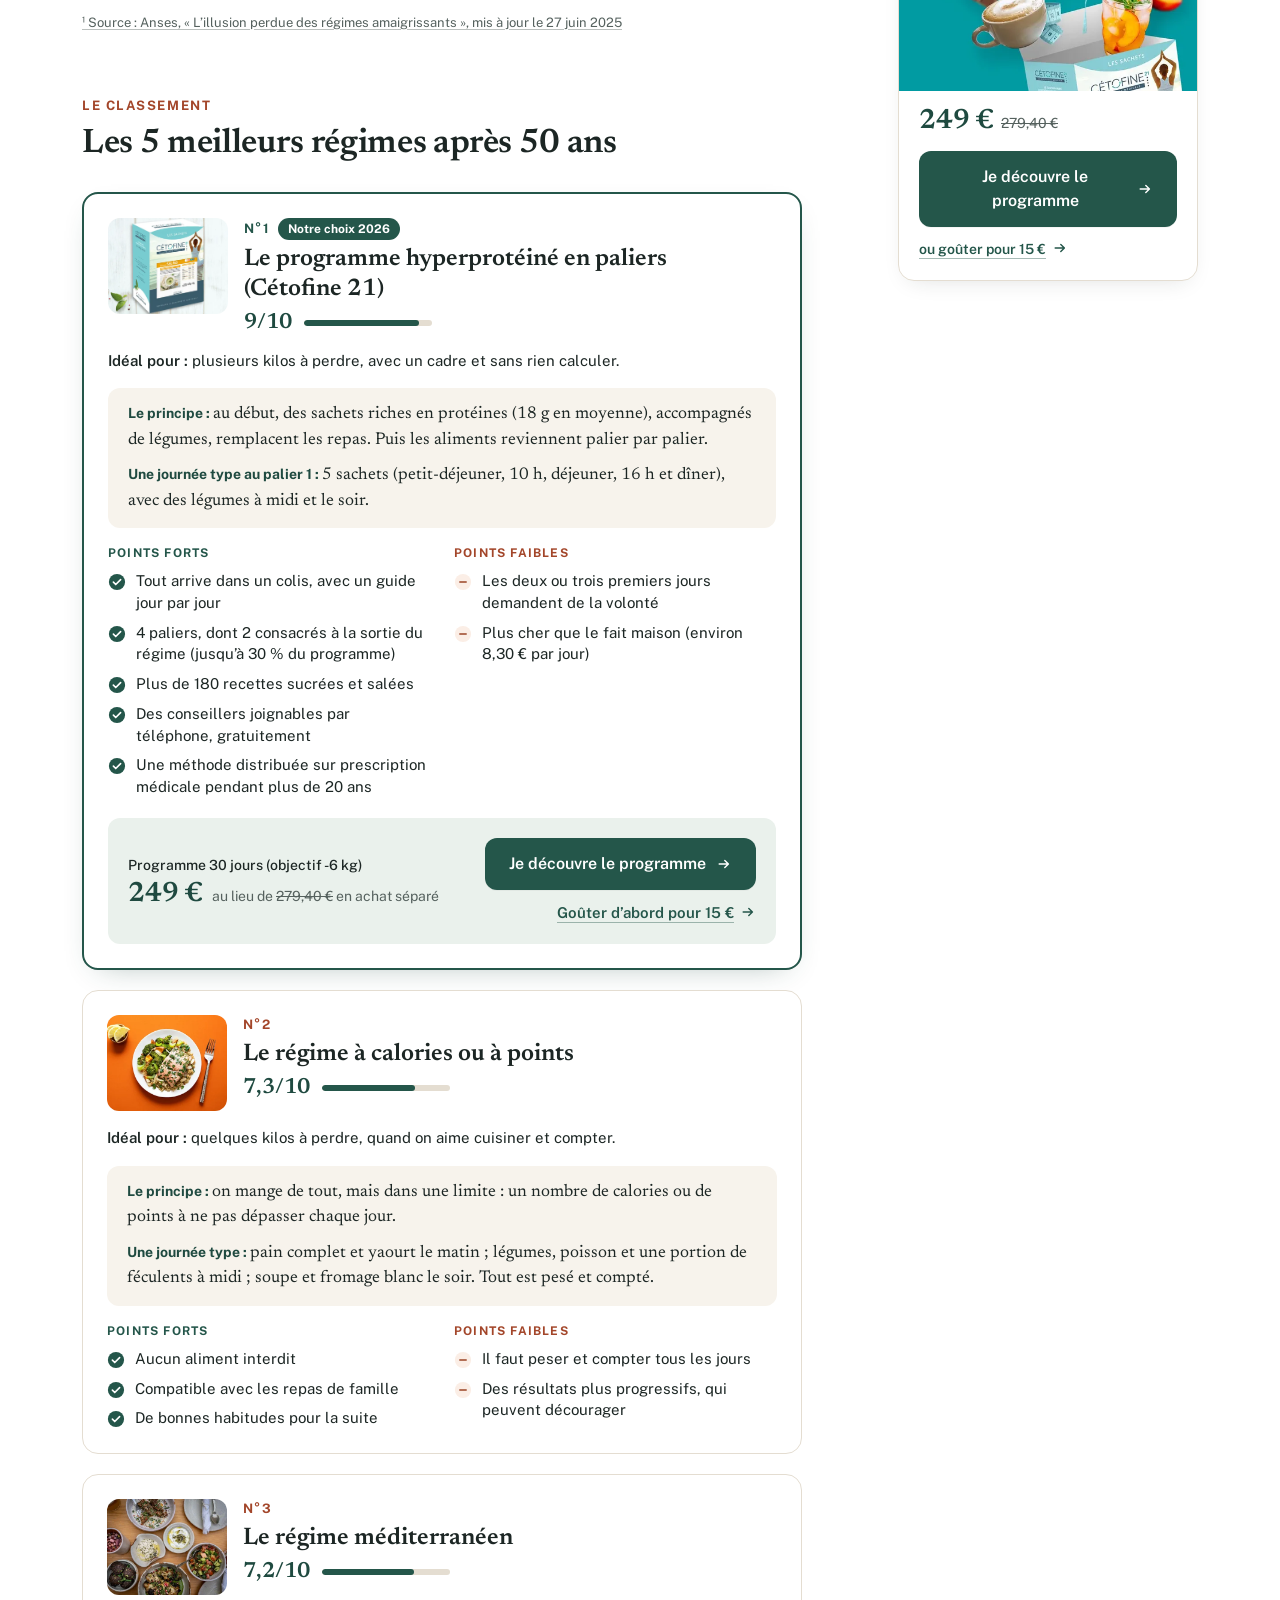
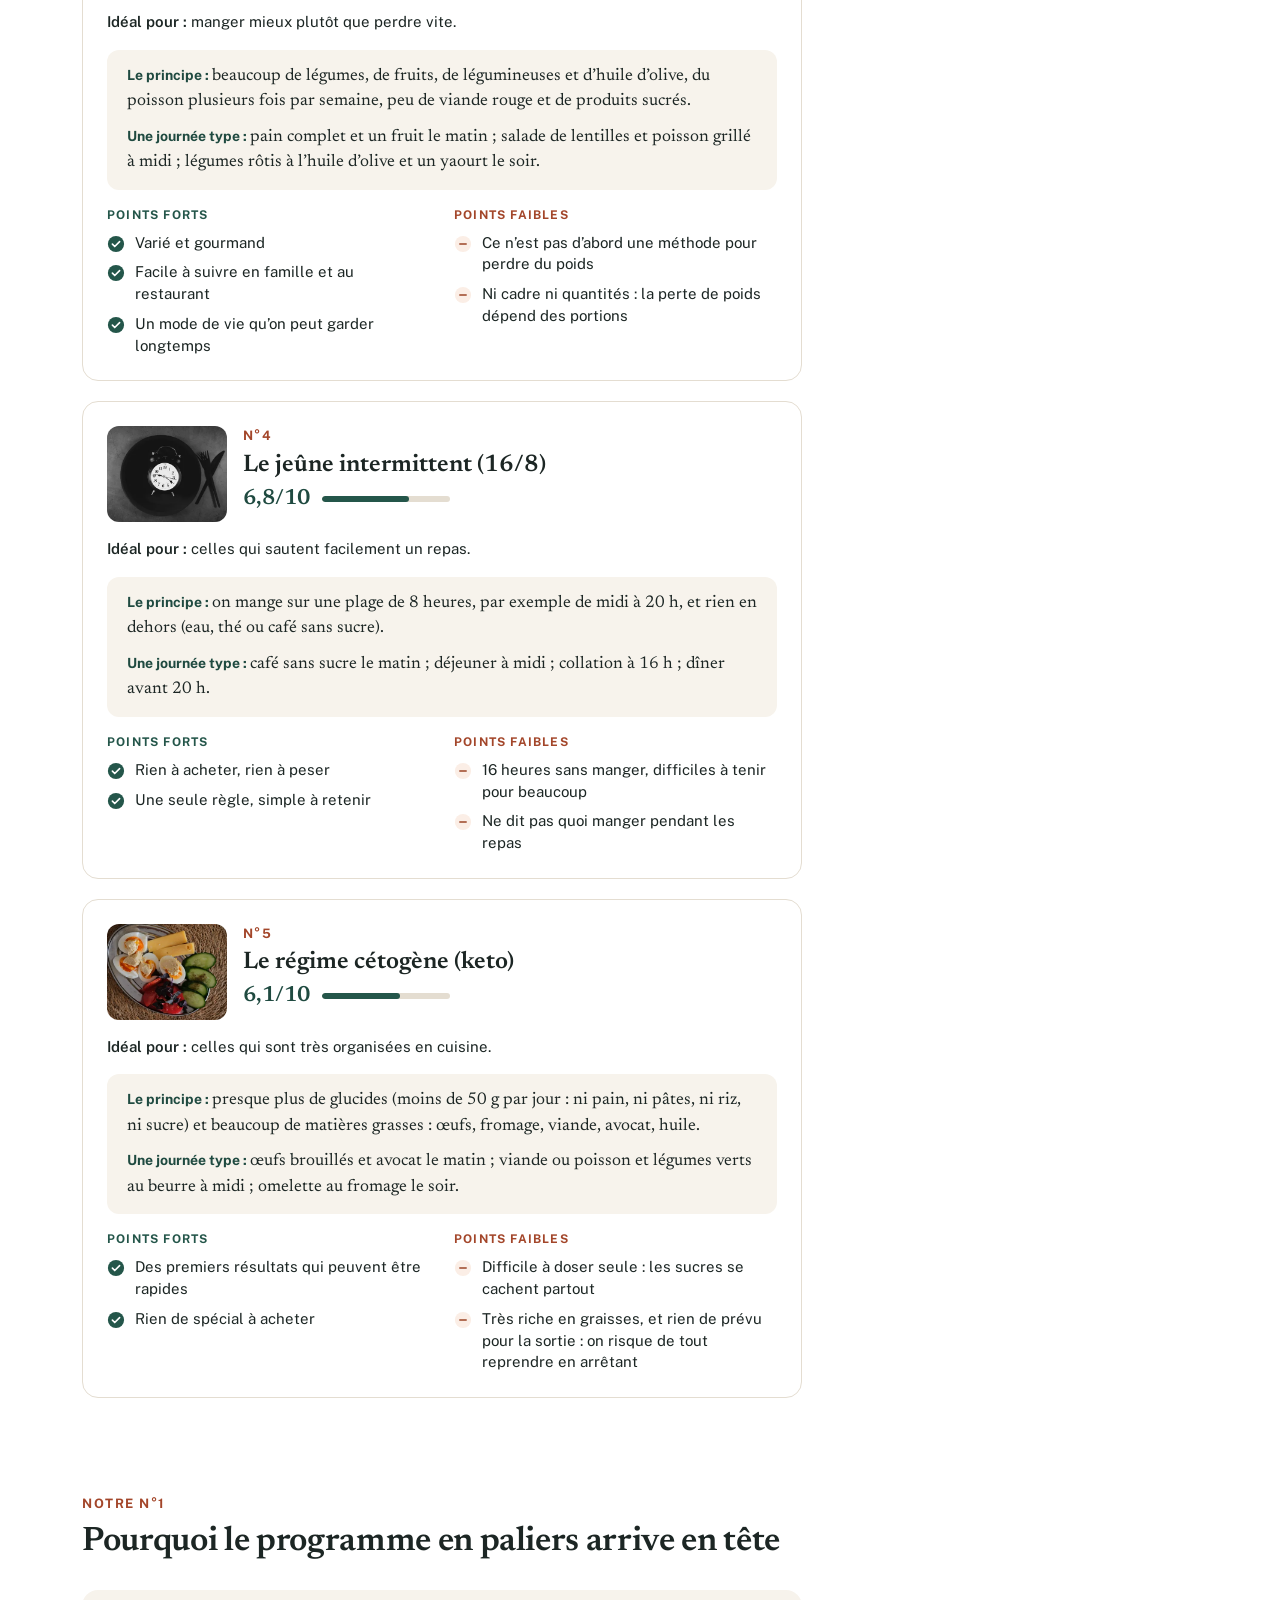
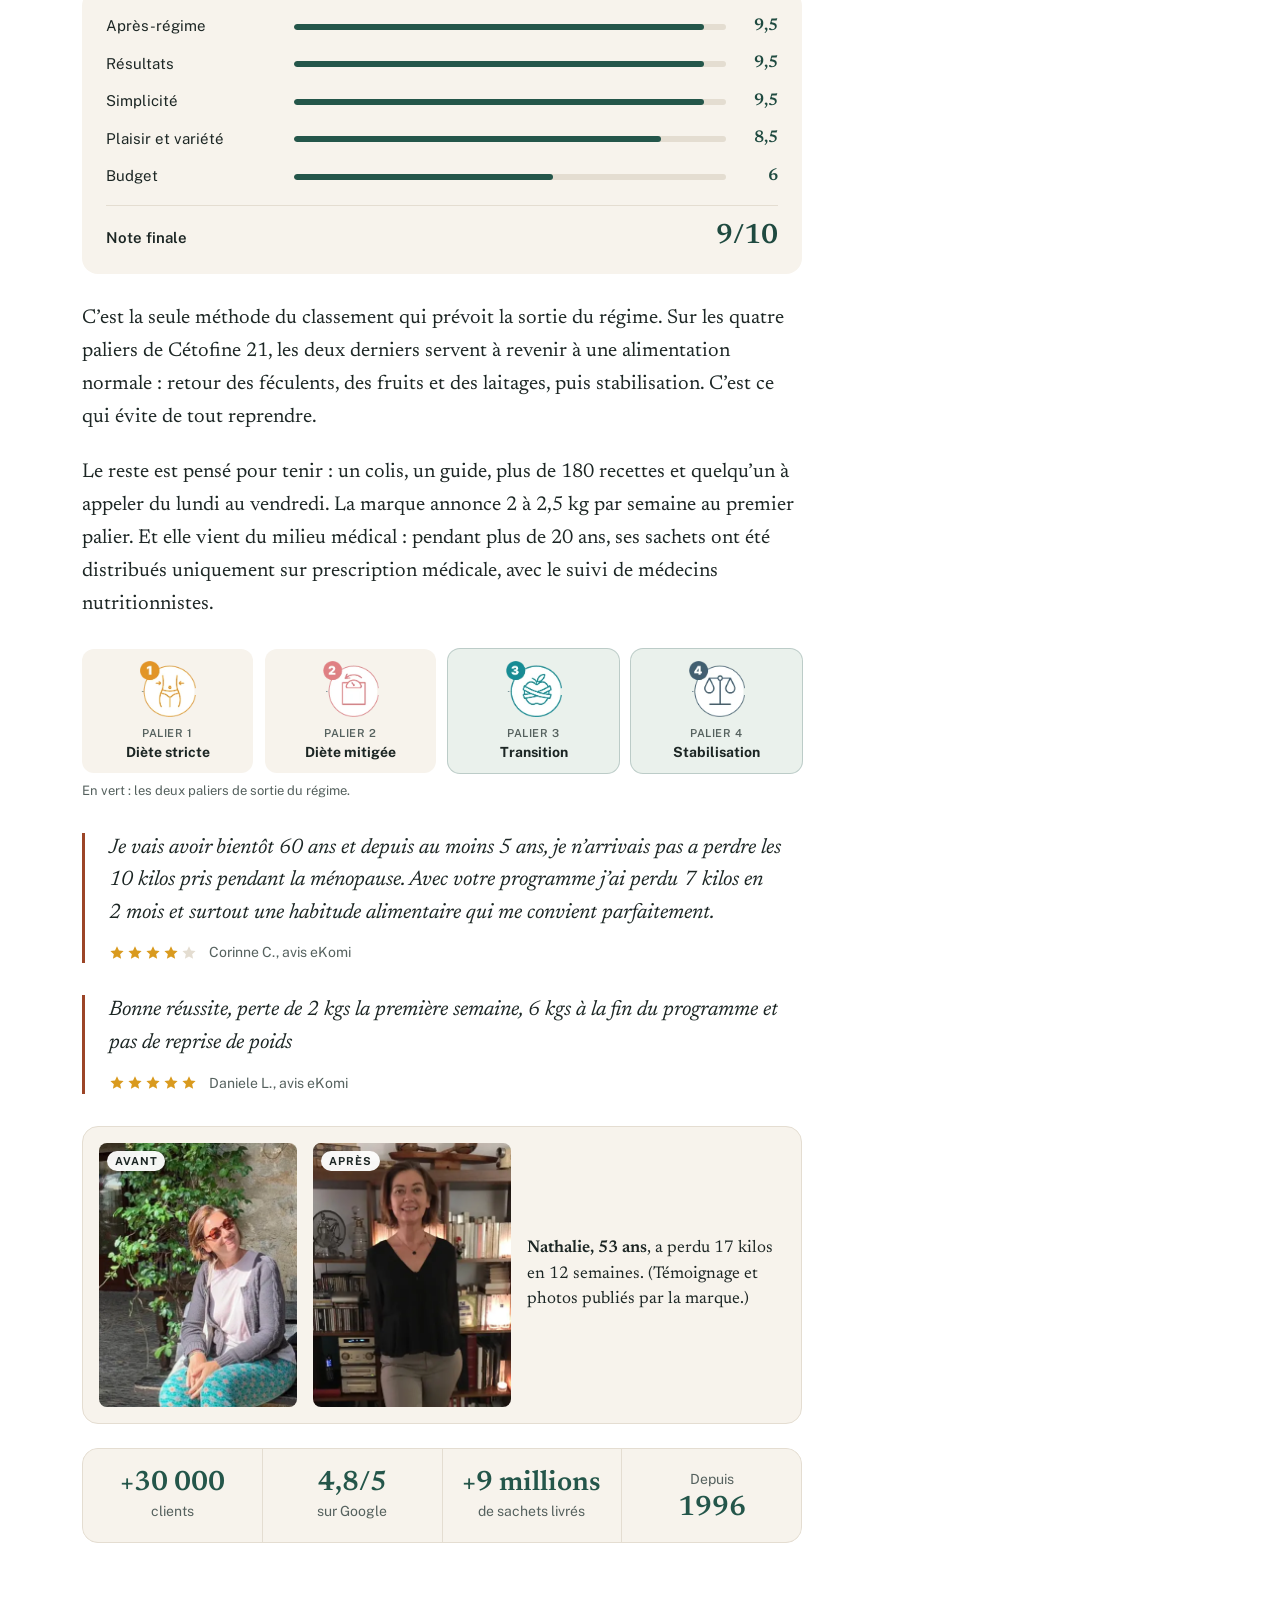
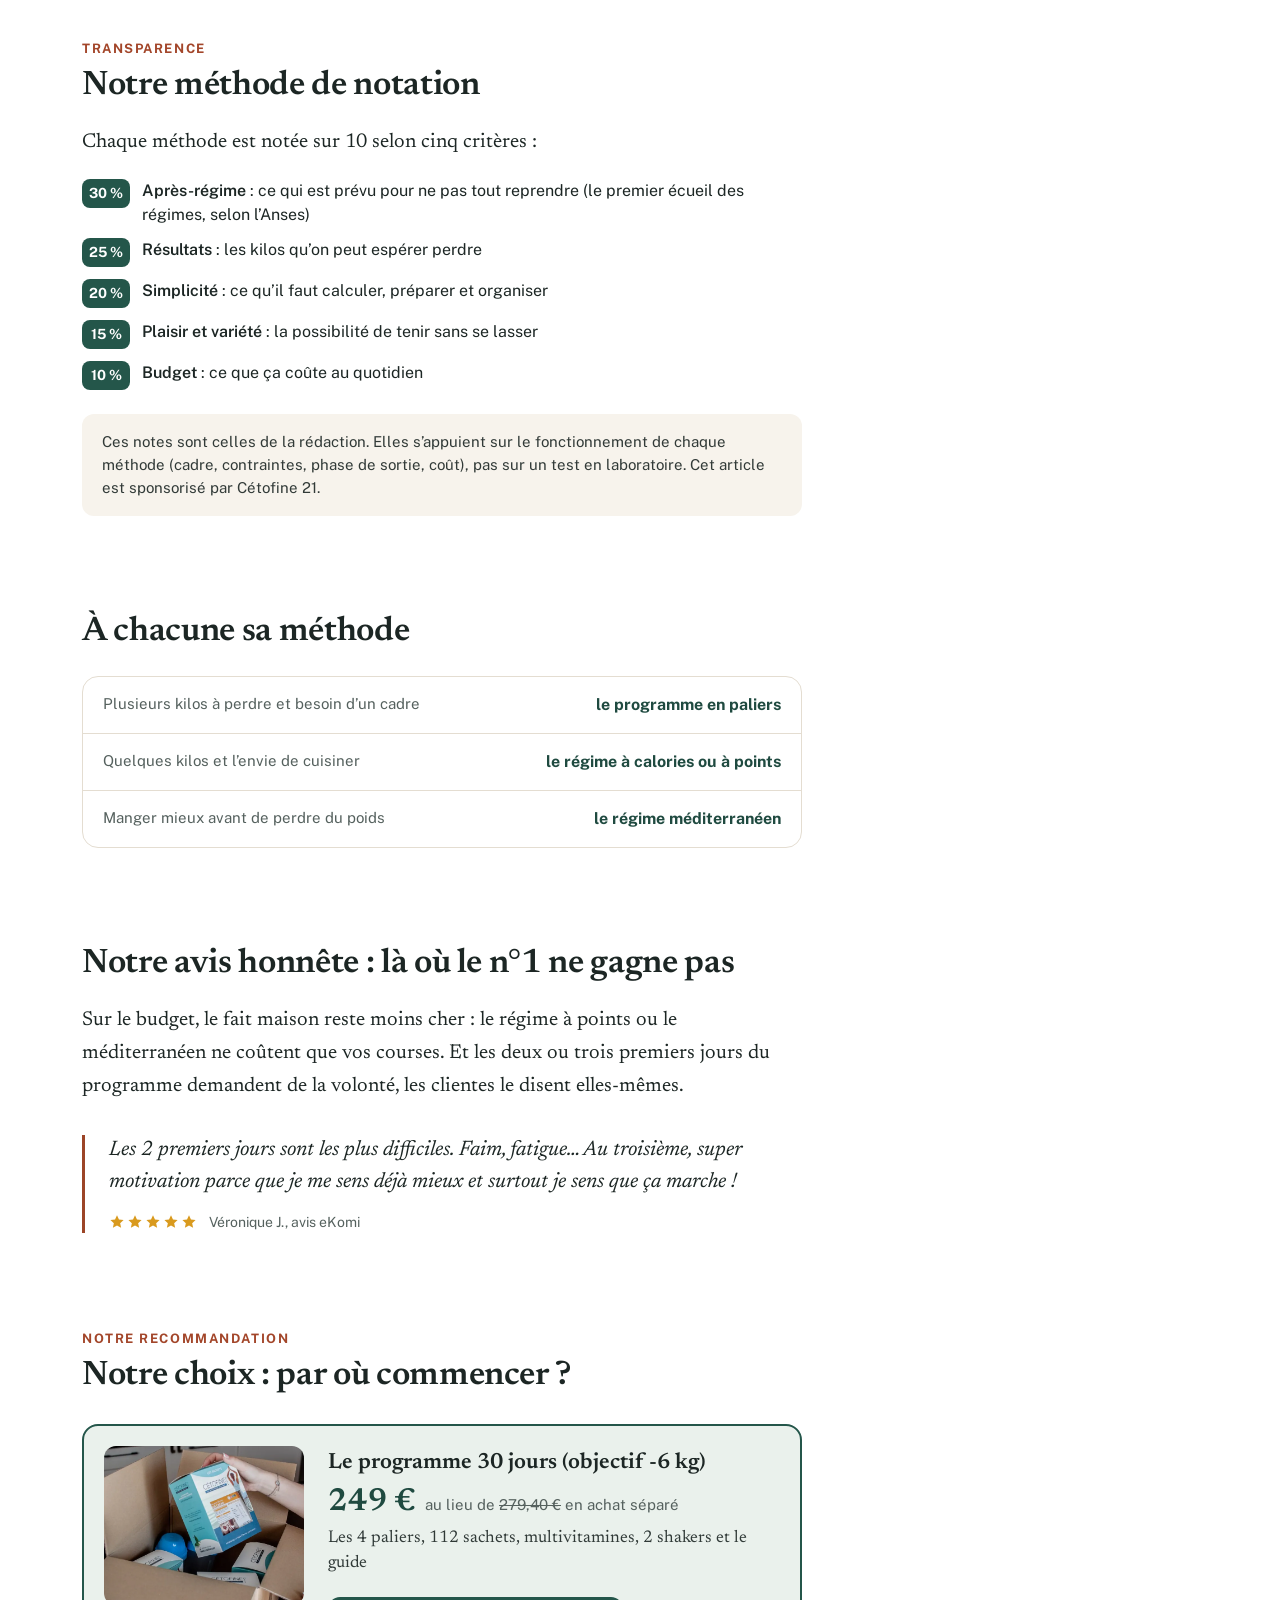
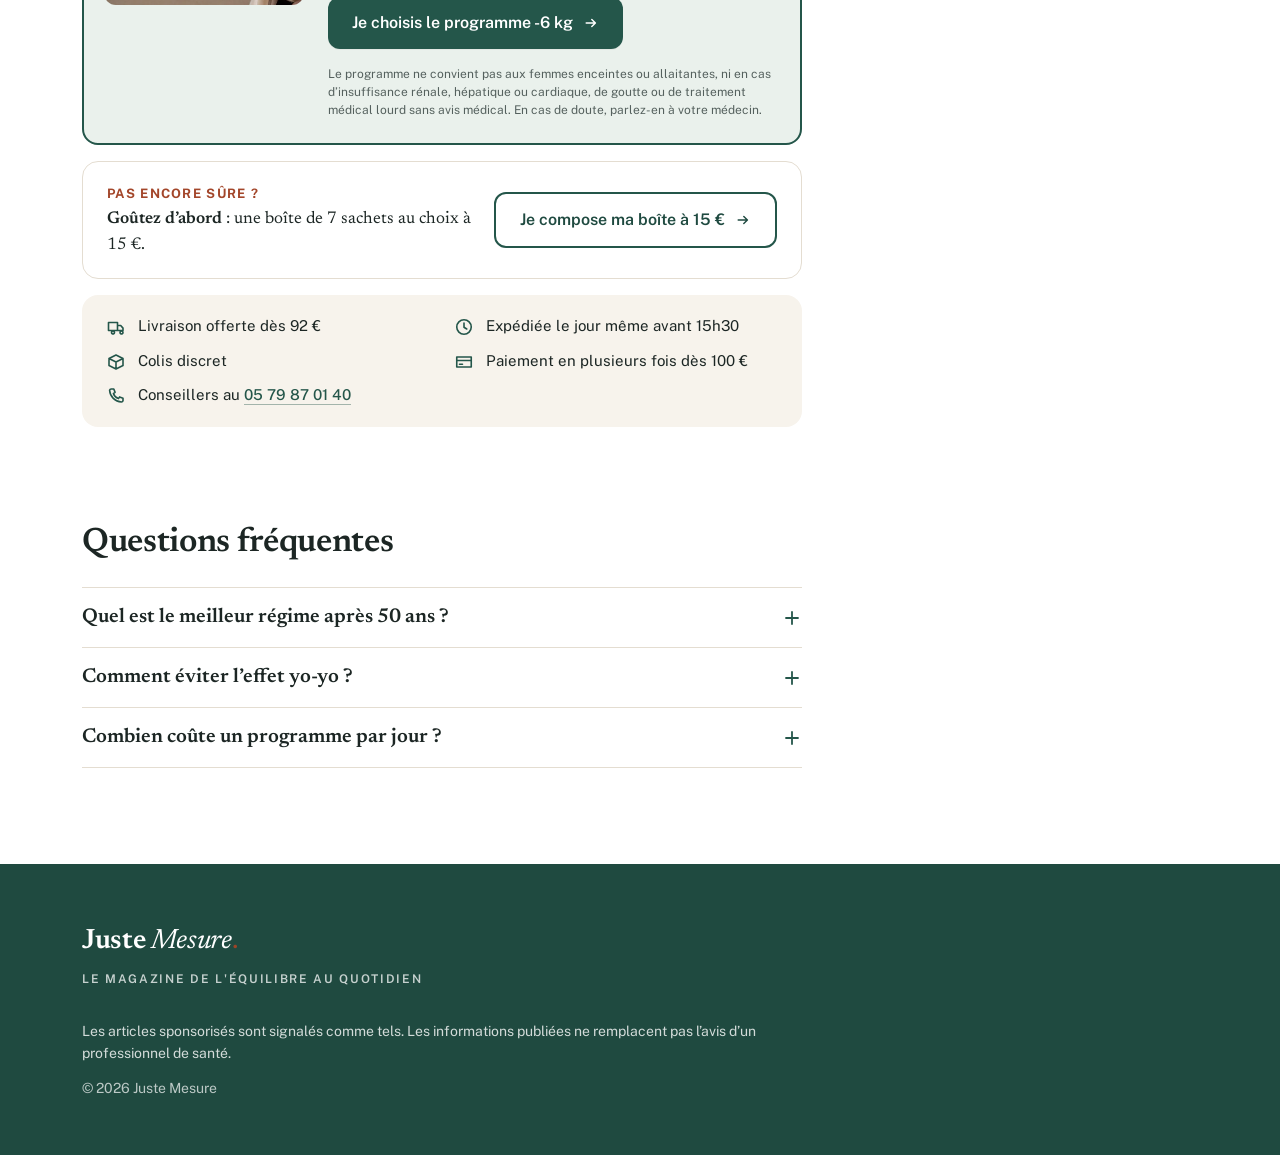
==== commit d57ac2f0: "feat: signature « Sylvie, rédaction Juste Mesure » avec initiale Co-Authored-By: Claude Opus 5.5 <no" ====
--- a/index.html
+++ b/index.html
@@ -39,12 +39,12 @@
       "@type": "Article",
       "headline": "Top 5 des meilleurs régimes pour les femmes de plus de 50 ans en 2026",
       "datePublished": "2026-11-18",
-      "author": { "@type": "Organization", "name": "La rédaction Juste Mesure" },
+      "author": { "@type": "Person", "name": "Sylvie" },
       "publisher": { "@type": "Organization", "name": "Juste Mesure" },
       "articleSection": "Minceur"
     }
     </script>
-    <script type="module" crossorigin src="./index-BY8BA5Hg.js"></script>
+    <script type="module" crossorigin src="./index-DPxWgkSS.js"></script>
     <link rel="stylesheet" crossorigin href="./index-BreYEY25.css">
   </head>
   <body>
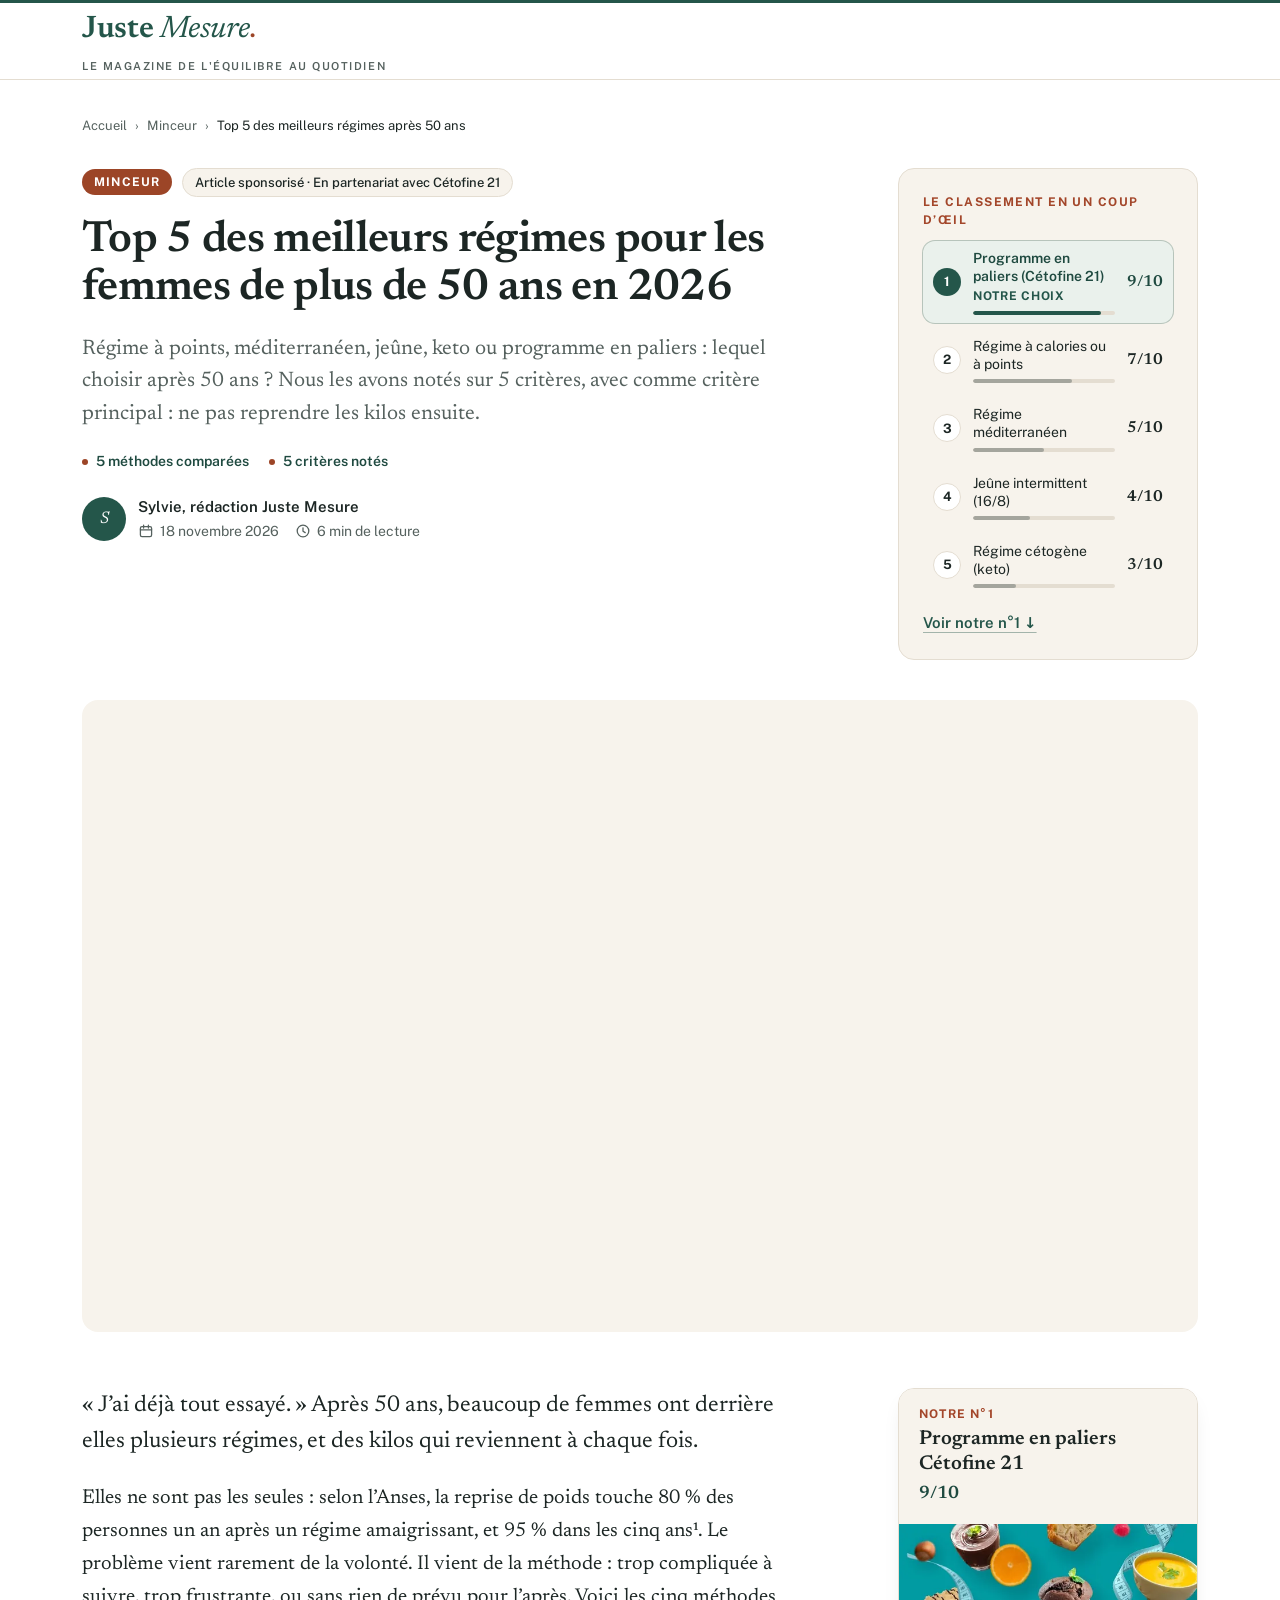
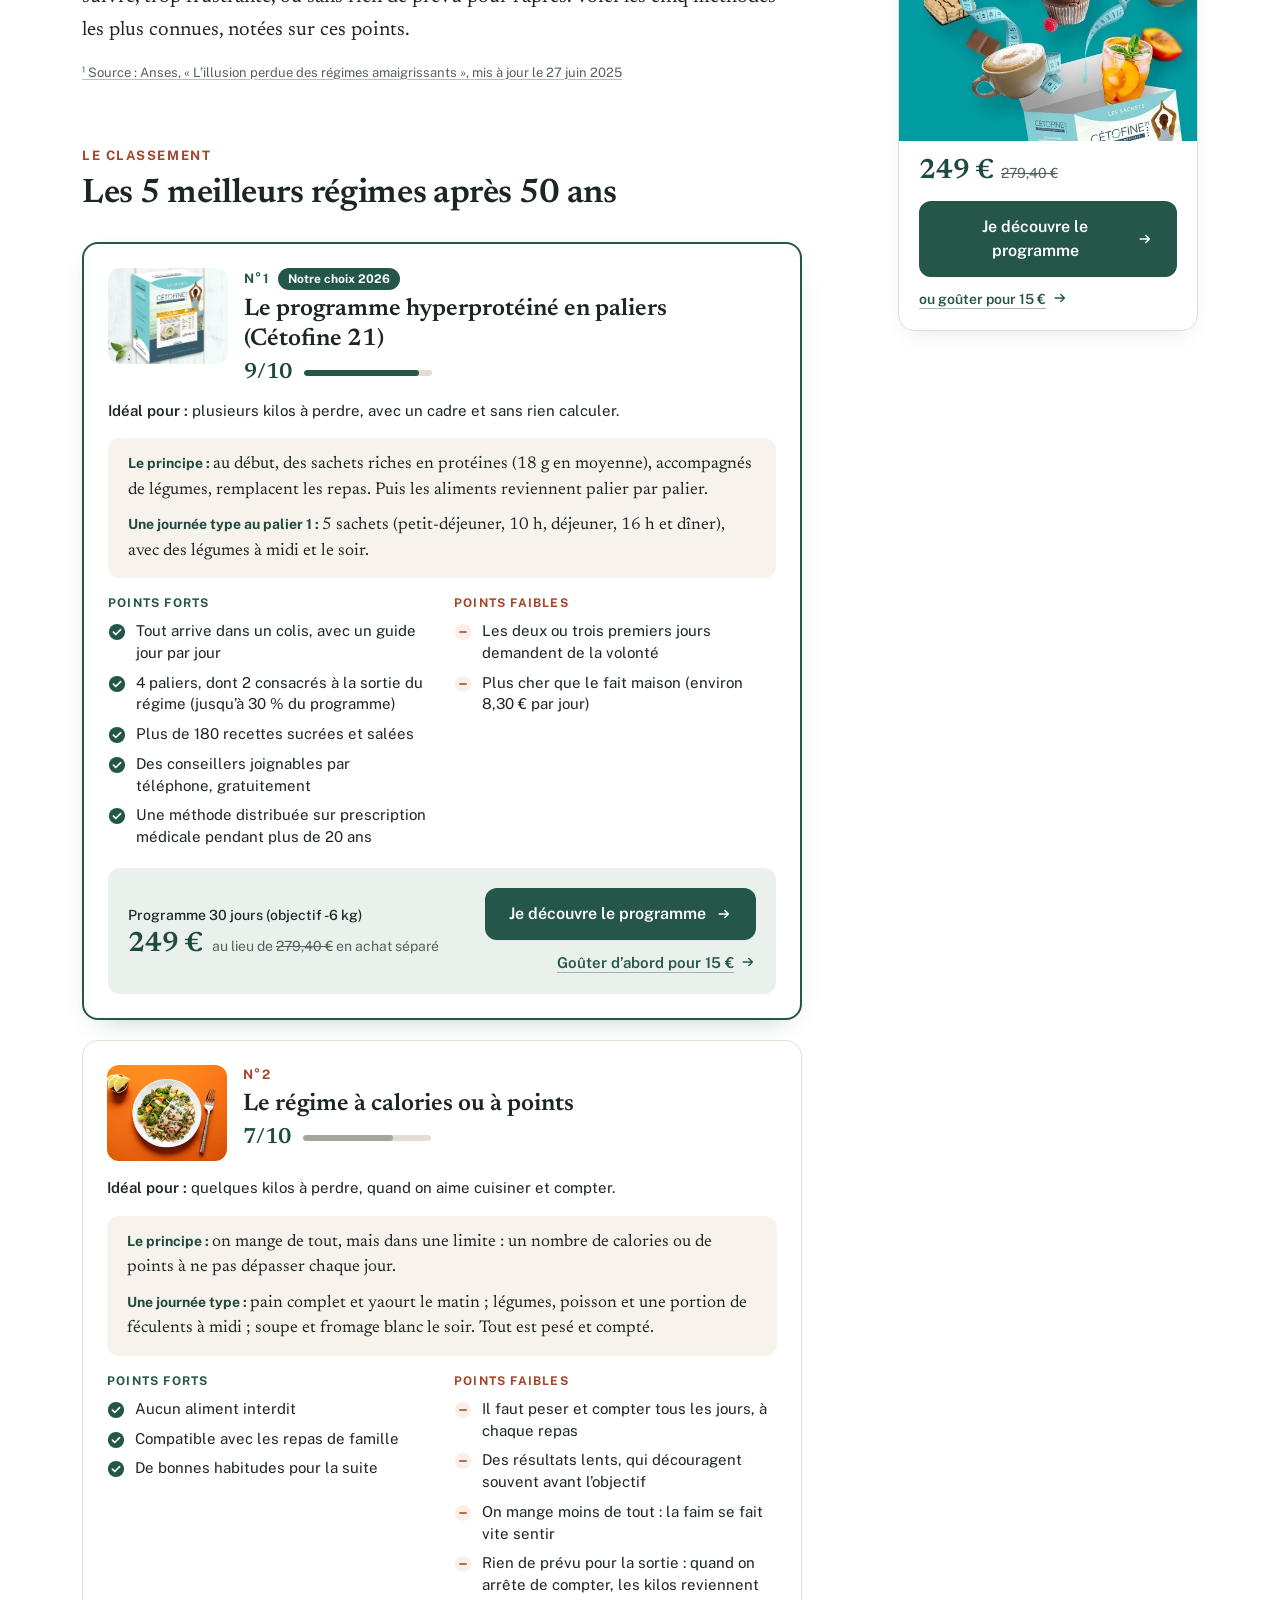
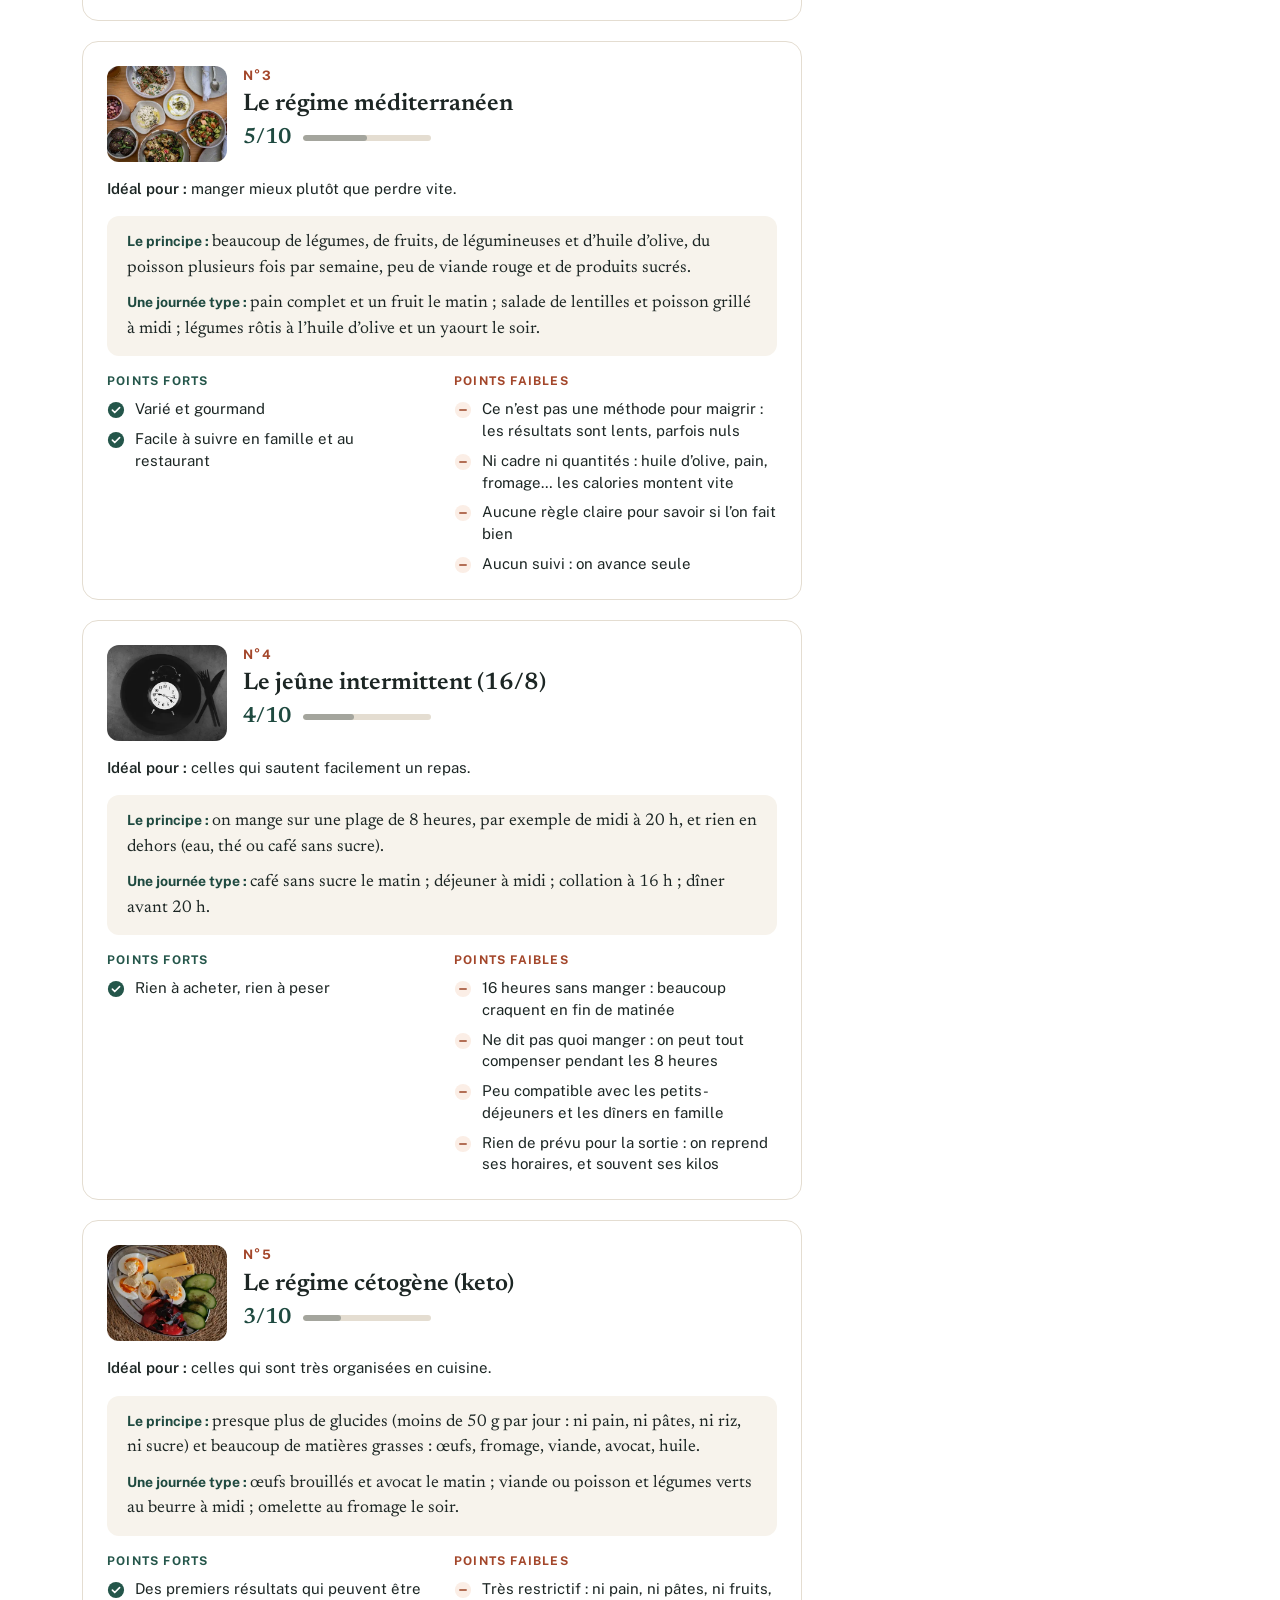
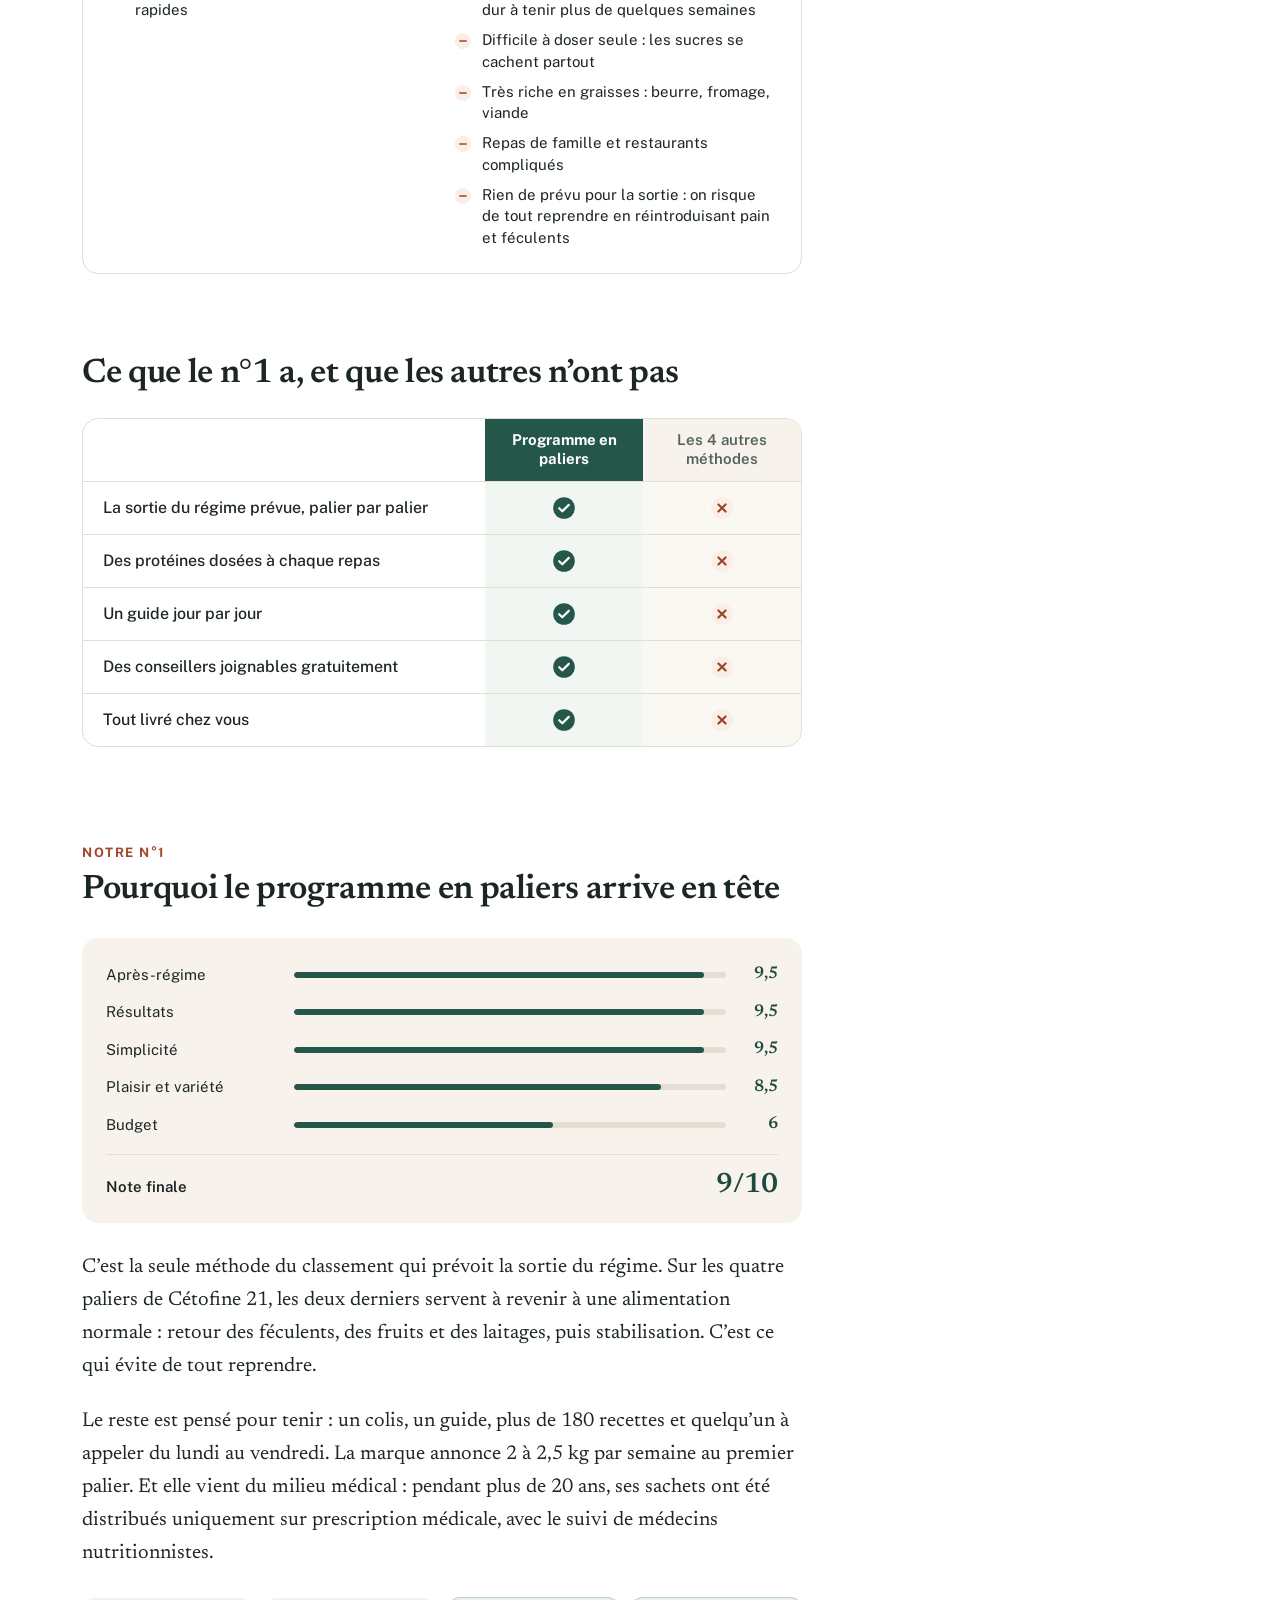
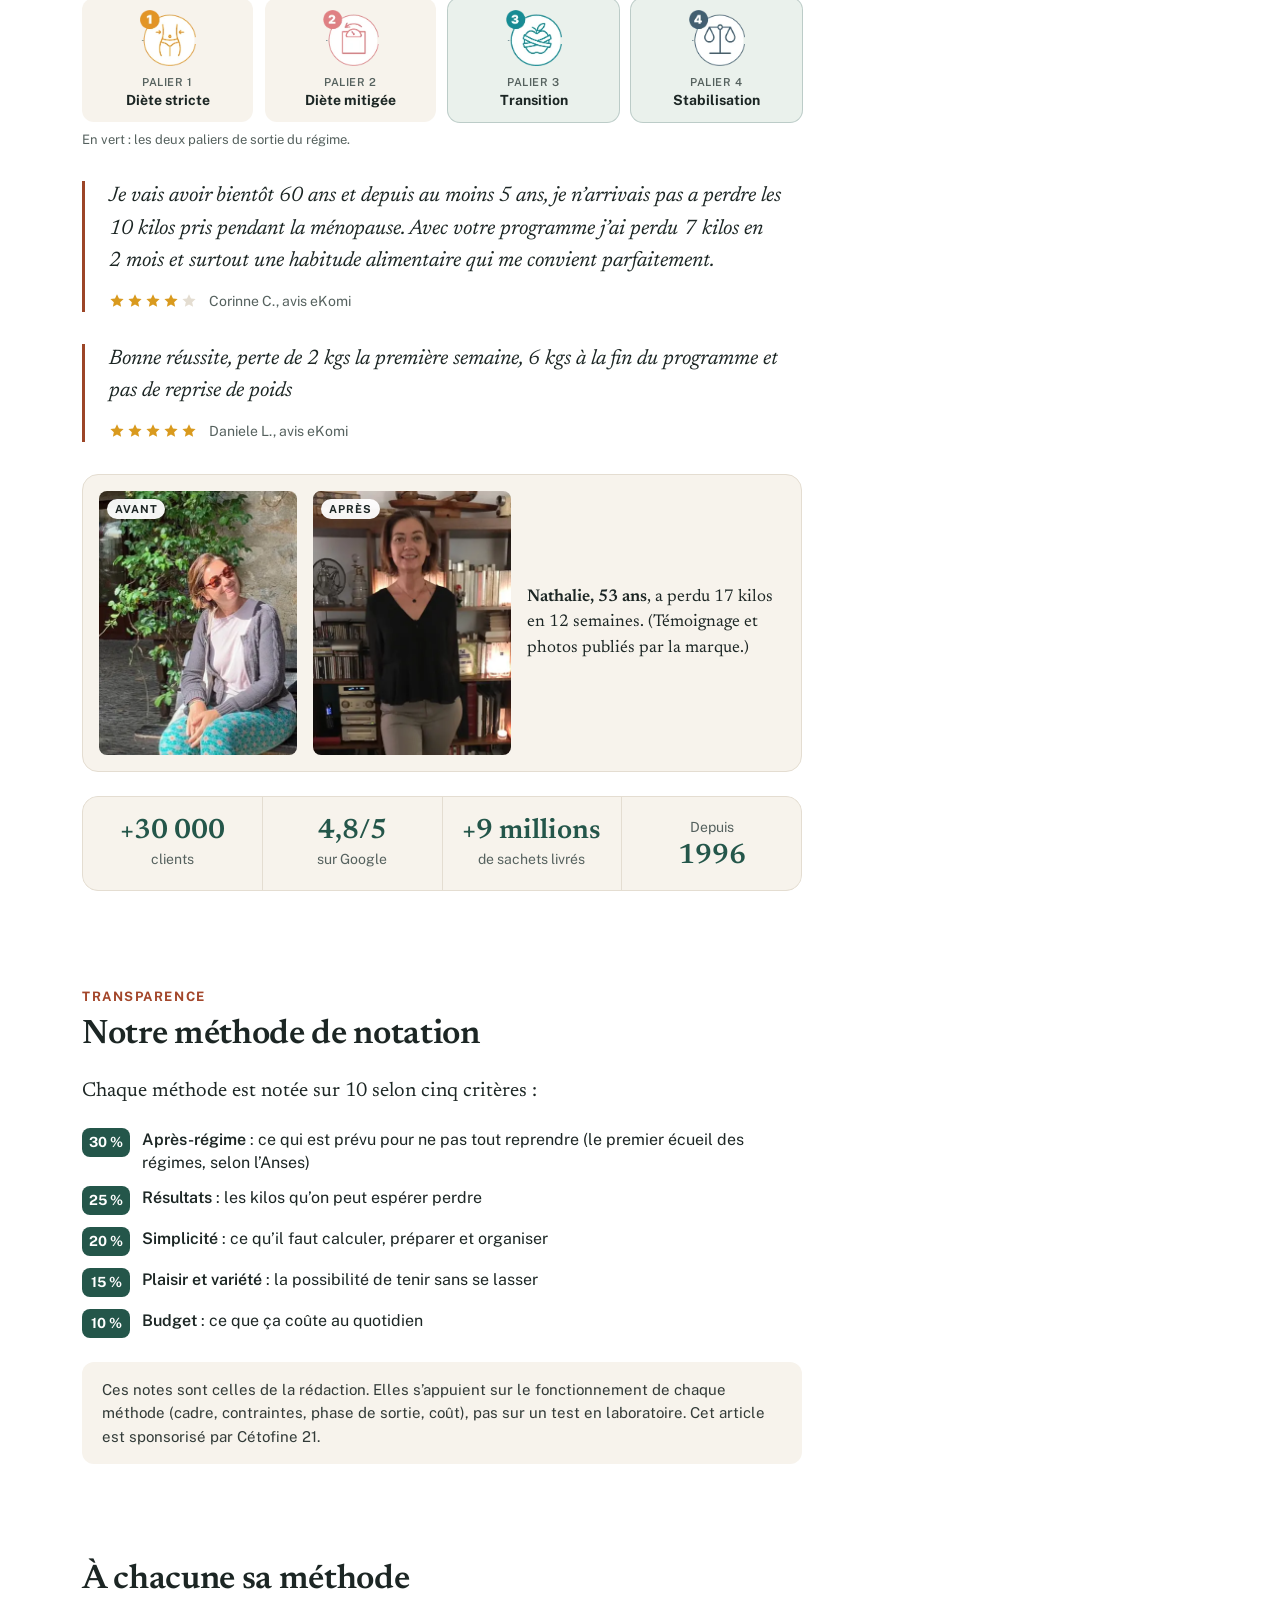
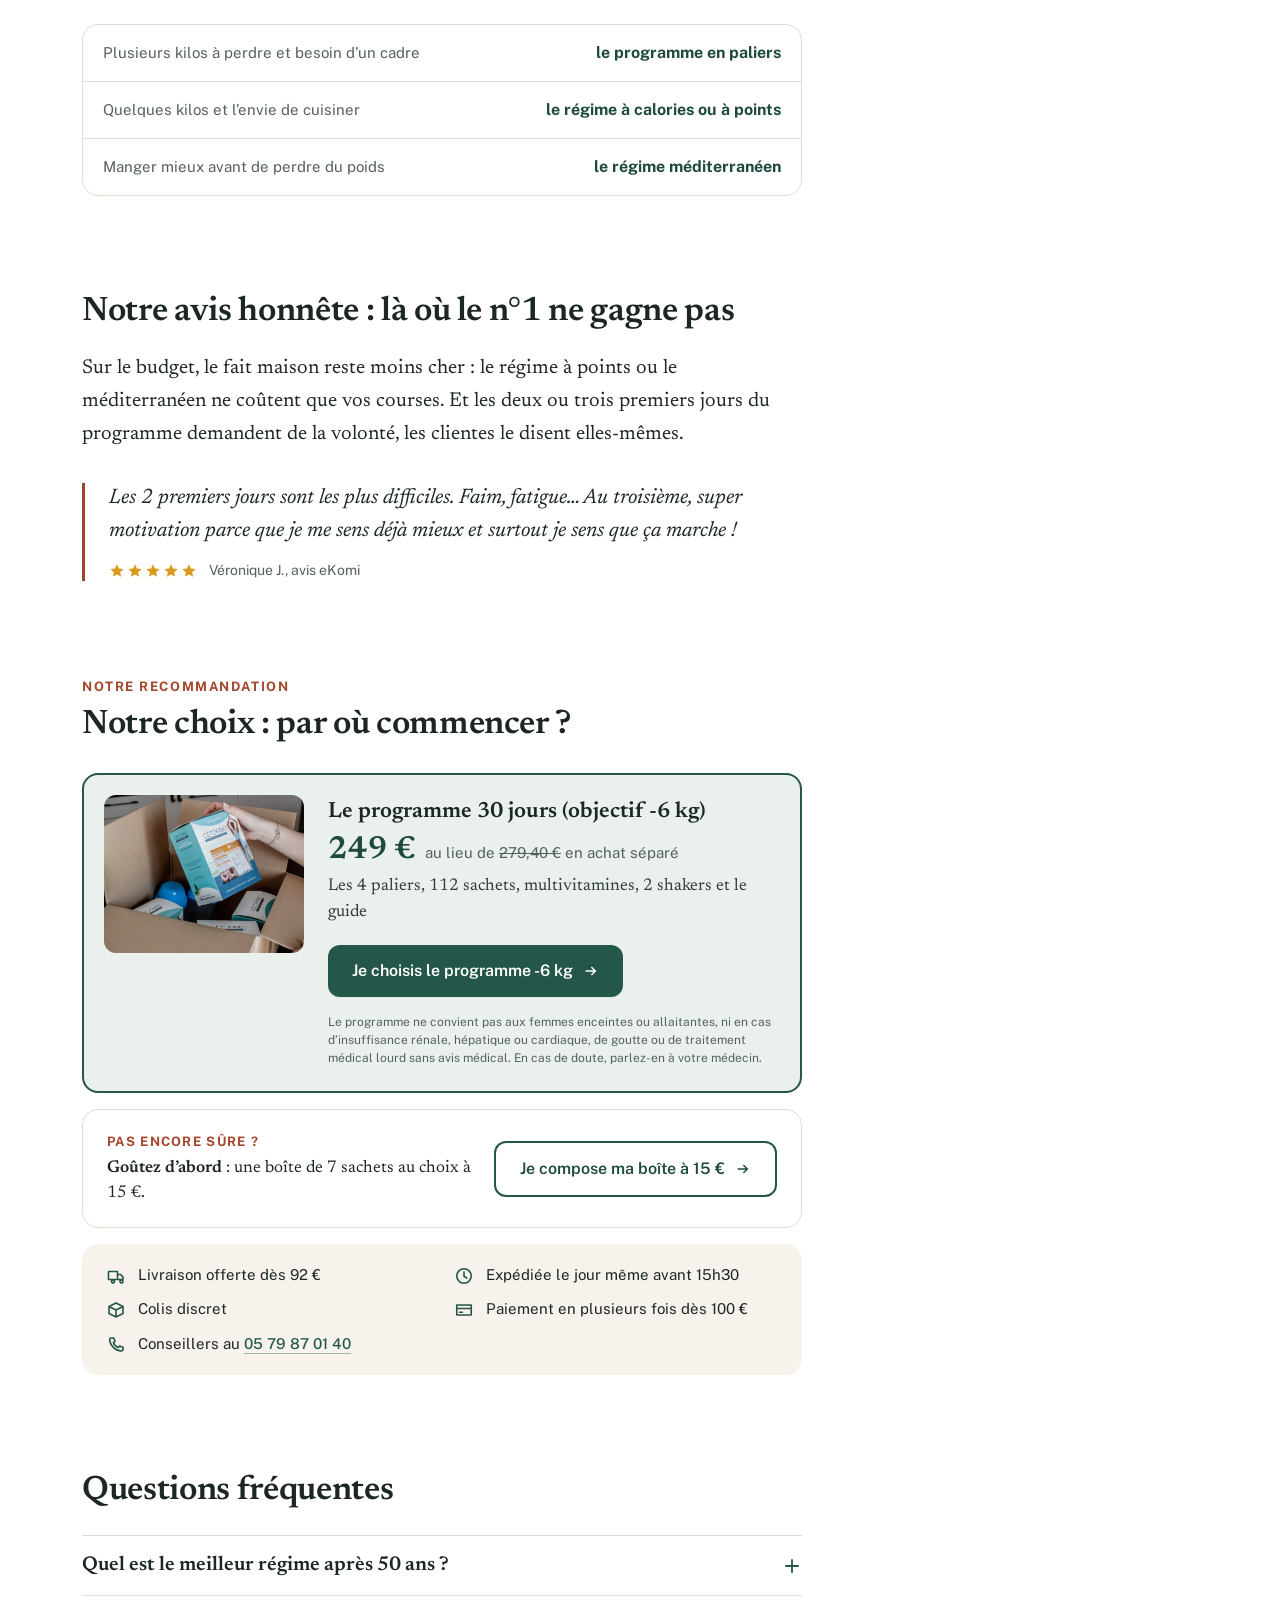
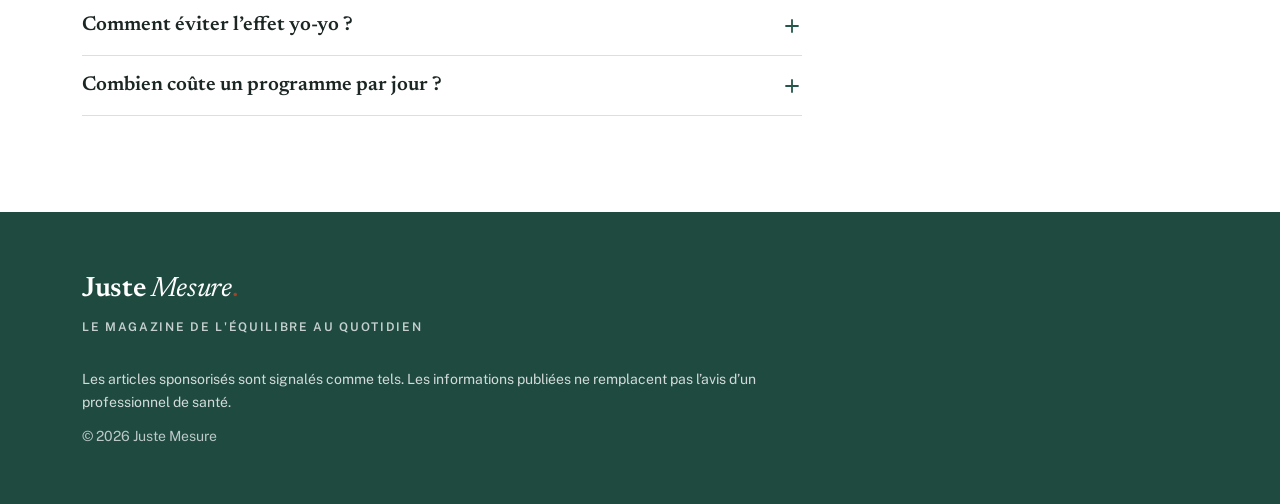
==== commit 1fac4b18: "feat: Top 5, Cétofine n°1 de loin (notes 7/5/4/3, points faibles renforcés, tableau n°1 face aux aut" ====
--- a/index.html
+++ b/index.html
@@ -44,8 +44,8 @@
       "articleSection": "Minceur"
     }
     </script>
-    <script type="module" crossorigin src="./index-DPxWgkSS.js"></script>
-    <link rel="stylesheet" crossorigin href="./index-BreYEY25.css">
+    <script type="module" crossorigin src="./index-azZ7rful.js"></script>
+    <link rel="stylesheet" crossorigin href="./index-BoDhPSOj.css">
   </head>
   <body>
     <!-- GTM BODY -->
--- a/index-BoDhPSOj.css
+++ b/index-BoDhPSOj.css
@@ -0,0 +1 @@
+@font-face{font-family:Newsreader;font-style:normal;font-display:swap;font-weight:400;src:url(./newsreader-latin-400-normal-BFBkh4jY.woff2) format("woff2"),url(./newsreader-latin-400-normal-gRTjlS2D.woff) format("woff")}@font-face{font-family:Newsreader;font-style:italic;font-display:swap;font-weight:400;src:url(./newsreader-latin-400-italic-CEihAR-f.woff2) format("woff2"),url(./newsreader-latin-400-italic-CNZoH1hn.woff) format("woff")}@font-face{font-family:Newsreader;font-style:normal;font-display:swap;font-weight:600;src:url(./newsreader-latin-600-normal-30OJ_TG_.woff2) format("woff2"),url(./newsreader-latin-600-normal-DUnT2r2g.woff) format("woff")}@font-face{font-family:Newsreader;font-style:italic;font-display:swap;font-weight:600;src:url(./newsreader-latin-600-italic-BXGU4hd9.woff2) format("woff2"),url(./newsreader-latin-600-italic-QBRrDGPr.woff) format("woff")}@font-face{font-family:Public Sans;font-style:normal;font-display:swap;font-weight:400;src:url(./public-sans-latin-400-normal-8Rpg0ruU.woff2) format("woff2"),url(./public-sans-latin-400-normal-SBbinRkI.woff) format("woff")}@font-face{font-family:Public Sans;font-style:normal;font-display:swap;font-weight:500;src:url(./public-sans-latin-500-normal-NlrCPXnF.woff2) format("woff2"),url(./public-sans-latin-500-normal-vCxiVFAq.woff) format("woff")}@font-face{font-family:Public Sans;font-style:normal;font-display:swap;font-weight:600;src:url(./public-sans-latin-600-normal-Fru-LXNs.woff2) format("woff2"),url(./public-sans-latin-600-normal-BR59oU-I.woff) format("woff")}@font-face{font-family:Public Sans;font-style:normal;font-display:swap;font-weight:700;src:url(./public-sans-latin-700-normal-BqJmxWdE.woff2) format("woff2"),url(./public-sans-latin-700-normal-Dm-oTPSL.woff) format("woff")}@layer properties{@supports (((-webkit-hyphens:none)) and (not (margin-trim:block))) or ((-moz-orient:inline) and (not (color:rgb(from red r g b)))){*,:before,:after,::backdrop{--tw-translate-x:0;--tw-translate-y:0;--tw-translate-z:0;--tw-scale-x:1;--tw-scale-y:1;--tw-scale-z:1;--tw-rotate-x:initial;--tw-rotate-y:initial;--tw-rotate-z:initial;--tw-skew-x:initial;--tw-skew-y:initial;--tw-space-y-reverse:0;--tw-divide-y-reverse:0;--tw-border-style:solid;--tw-leading:initial;--tw-font-weight:initial;--tw-tracking:initial;--tw-shadow:0 0 #0000;--tw-shadow-color:initial;--tw-shadow-alpha:100%;--tw-inset-shadow:0 0 #0000;--tw-inset-shadow-color:initial;--tw-inset-shadow-alpha:100%;--tw-ring-color:initial;--tw-ring-shadow:0 0 #0000;--tw-inset-ring-color:initial;--tw-inset-ring-shadow:0 0 #0000;--tw-ring-inset:initial;--tw-ring-offset-width:0px;--tw-ring-offset-color:#fff;--tw-ring-offset-shadow:0 0 #0000;--tw-outline-style:solid;--tw-blur:initial;--tw-brightness:initial;--tw-contrast:initial;--tw-grayscale:initial;--tw-hue-rotate:initial;--tw-invert:initial;--tw-opacity:initial;--tw-saturate:initial;--tw-sepia:initial;--tw-drop-shadow:initial;--tw-drop-shadow-color:initial;--tw-drop-shadow-alpha:100%;--tw-drop-shadow-size:initial;--tw-backdrop-blur:initial;--tw-backdrop-brightness:initial;--tw-backdrop-contrast:initial;--tw-backdrop-grayscale:initial;--tw-backdrop-hue-rotate:initial;--tw-backdrop-invert:initial;--tw-backdrop-opacity:initial;--tw-backdrop-saturate:initial;--tw-backdrop-sepia:initial;--tw-duration:initial}}}@layer theme{:root,:host{--font-sans:"Public Sans", system-ui, -apple-system, "Segoe UI", sans-serif;--font-serif:"Newsreader", Georgia, "Times New Roman", serif;--font-mono:ui-monospace, SFMono-Regular, Menlo, Monaco, Consolas, "Liberation Mono", "Courier New", monospace;--color-white:#fff;--spacing:.25rem;--font-weight-normal:400;--font-weight-medium:500;--font-weight-semibold:600;--font-weight-bold:700;--leading-tight:1.25;--leading-snug:1.375;--radius-sm:.25rem;--radius-lg:.5rem;--radius-xl:.75rem;--radius-2xl:1rem;--default-transition-duration:.15s;--default-transition-timing-function:cubic-bezier(.4, 0, .2, 1);--default-font-family:var(--font-sans);--default-mono-font-family:var(--font-mono);--color-ink:#1c2624;--color-muted:#55615e;--color-paper:#f7f3ec;--color-line:#e4ddd1;--color-forest:#24564a;--color-forest-deep:#1f4a40;--color-sage:#eaf1ec;--color-clay:#9c4527;--color-clay-ink:#a3462a;--color-clay-soft:#fbeee6;--color-star:#d99a1e}}@layer base{*,:after,:before,::backdrop{box-sizing:border-box;border:0 solid;margin:0;padding:0}::file-selector-button{box-sizing:border-box;border:0 solid;margin:0;padding:0}html,:host{-webkit-text-size-adjust:100%;tab-size:4;line-height:1.5;font-family:var(--default-font-family,-apple-system, BlinkMacSystemFont, "Segoe UI", Roboto, "Helvetica Neue", "Noto Sans", Arial, sans-serif, "Apple Color Emoji", "Segoe UI Emoji", "Segoe UI Symbol", "Noto Color Emoji");font-feature-settings:var(--default-font-feature-settings,normal);font-variation-settings:var(--default-font-variation-settings,normal);-webkit-tap-highlight-color:transparent}hr{height:0;color:inherit;border-top-width:1px}abbr:where([title]){-webkit-text-decoration:underline dotted;text-decoration:underline dotted}h1,h2,h3,h4,h5,h6{font-size:inherit;font-weight:inherit}a{color:inherit;-webkit-text-decoration:inherit;text-decoration:inherit}b,strong{font-weight:bolder}code,kbd,samp,pre{font-family:var(--default-mono-font-family,ui-monospace, SFMono-Regular, Menlo, Monaco, Consolas, "Liberation Mono", "Courier New", monospace);font-feature-settings:var(--default-mono-font-feature-settings,normal);font-variation-settings:var(--default-mono-font-variation-settings,normal);font-size:1em}small{font-size:80%}sub,sup{vertical-align:baseline;font-size:75%;line-height:0;position:relative}sub{bottom:-.25em}sup{top:-.5em}table{text-indent:0;border-color:inherit;border-collapse:collapse}:-moz-focusring:where(:not(iframe)){outline:auto}progress{vertical-align:baseline}summary{display:list-item}ol,ul,menu{list-style:none}img,svg,video,canvas,audio,iframe,embed,object{vertical-align:middle;display:block}img,video{max-width:100%;height:auto}button,input,select,optgroup,textarea{font:inherit;font-feature-settings:inherit;font-variation-settings:inherit;letter-spacing:inherit;color:inherit;opacity:1;background-color:#0000;border-radius:0}::file-selector-button{font:inherit;font-feature-settings:inherit;font-variation-settings:inherit;letter-spacing:inherit;color:inherit;opacity:1;background-color:#0000;border-radius:0}:where(select:is([multiple],[size])) optgroup{font-weight:bolder}:where(select:is([multiple],[size])) optgroup option{padding-inline-start:20px}::file-selector-button{margin-inline-end:4px}::placeholder{opacity:1}@supports (not ((-webkit-appearance:-apple-pay-button))) or (contain-intrinsic-size:1px){::placeholder{color:currentColor}@supports (color:color-mix(in lab,red,red)){::placeholder{color:color-mix(in oklab,currentcolor 50%,transparent)}}}textarea{resize:vertical}::-webkit-search-decoration{-webkit-appearance:none}::-webkit-date-and-time-value{min-height:1lh;text-align:inherit}::-webkit-datetime-edit{display:inline-flex}::-webkit-datetime-edit-fields-wrapper{padding:0}::-webkit-datetime-edit{padding-block:0}::-webkit-datetime-edit-year-field{padding-block:0}::-webkit-datetime-edit-month-field{padding-block:0}::-webkit-datetime-edit-day-field{padding-block:0}::-webkit-datetime-edit-hour-field{padding-block:0}::-webkit-datetime-edit-minute-field{padding-block:0}::-webkit-datetime-edit-second-field{padding-block:0}::-webkit-datetime-edit-millisecond-field{padding-block:0}::-webkit-datetime-edit-meridiem-field{padding-block:0}::-webkit-calendar-picker-indicator{line-height:1}:-moz-ui-invalid{box-shadow:none}button,input:where([type=button],[type=reset],[type=submit]){appearance:button}::file-selector-button{appearance:button}::-webkit-inner-spin-button{height:auto}::-webkit-outer-spin-button{height:auto}[hidden]:where(:not([hidden=until-found])){display:none!important}html{-webkit-font-smoothing:antialiased;-moz-osx-font-smoothing:grayscale;scroll-behavior:smooth}body{font-family:var(--font-sans);color:var(--color-ink);background-color:#fff;overflow-x:hidden}::selection{background-color:var(--color-clay-soft);color:var(--color-ink)}section[id]{scroll-margin-top:88px}:focus-visible{outline:2px solid var(--color-forest);outline-offset:3px}}@layer components{.prose-article{font-family:var(--font-serif);color:var(--color-ink);font-size:1.1875rem;line-height:1.65}.prose-article>*+p{margin-top:1.1em}@media(min-width:64rem){.prose-article{font-size:1.25rem}}}@layer utilities{.pointer-events-none{pointer-events:none}.collapse{visibility:collapse}.invisible{visibility:hidden}.visible{visibility:visible}.sr-only{clip-path:inset(50%);white-space:nowrap;border-width:0;width:1px;height:1px;margin:-1px;padding:0;position:absolute;overflow:hidden}.absolute{position:absolute}.fixed{position:fixed}.relative{position:relative}.static{position:static}.sticky{position:sticky}.inset-x-0{inset-inline:0}.top-0{top:0}.top-2{top:calc(var(--spacing) * 2)}.top-\[104px\]{top:104px}.-bottom-px{bottom:-1px}.bottom-0{bottom:0}.left-2{left:calc(var(--spacing) * 2)}.z-40{z-index:40}.z-50{z-index:50}.order-1{order:1}.order-2{order:2}.order-3{order:3}.order-4{order:4}.order-5{order:5}.order-6{order:6}.order-7{order:7}.container{width:100%}@media(min-width:40rem){.container{max-width:40rem}}@media(min-width:48rem){.container{max-width:48rem}}@media(min-width:64rem){.container{max-width:64rem}}@media(min-width:80rem){.container{max-width:80rem}}@media(min-width:96rem){.container{max-width:96rem}}.-mx-5{margin-inline:calc(var(--spacing) * -5)}.mx-auto{margin-inline:auto}.my-8{margin-block:calc(var(--spacing) * 8)}.\!mt-4{margin-top:calc(var(--spacing) * 4)!important}.mt-0\.5{margin-top:calc(var(--spacing) * .5)}.mt-1{margin-top:var(--spacing)}.mt-1\.5{margin-top:calc(var(--spacing) * 1.5)}.mt-2{margin-top:calc(var(--spacing) * 2)}.mt-3{margin-top:calc(var(--spacing) * 3)}.mt-3\.5{margin-top:calc(var(--spacing) * 3.5)}.mt-4{margin-top:calc(var(--spacing) * 4)}.mt-5{margin-top:calc(var(--spacing) * 5)}.mt-6{margin-top:calc(var(--spacing) * 6)}.mt-7{margin-top:calc(var(--spacing) * 7)}.mt-8{margin-top:calc(var(--spacing) * 8)}.mt-10{margin-top:calc(var(--spacing) * 10)}.mt-14{margin-top:calc(var(--spacing) * 14)}.mt-16{margin-top:calc(var(--spacing) * 16)}.mt-20{margin-top:calc(var(--spacing) * 20)}.mt-\[3px\]{margin-top:3px}.mb-1{margin-bottom:var(--spacing)}.ml-1\.5{margin-left:calc(var(--spacing) * 1.5)}.block{display:block}.contents{display:contents}.flex{display:flex}.grid{display:grid}.hidden{display:none}.inline{display:inline}.inline-block{display:inline-block}.inline-flex{display:inline-flex}.aspect-\[3\/4\]{aspect-ratio:3/4}.aspect-\[600\/475\]{aspect-ratio:600/475}.h-1{height:var(--spacing)}.h-1\.5{height:calc(var(--spacing) * 1.5)}.h-4{height:calc(var(--spacing) * 4)}.h-5{height:calc(var(--spacing) * 5)}.h-6{height:calc(var(--spacing) * 6)}.h-7{height:calc(var(--spacing) * 7)}.h-11{height:calc(var(--spacing) * 11)}.h-\[2px\]{height:2px}.h-\[3px\]{height:3px}.h-\[18px\]{height:18px}.h-\[60px\]{height:60px}.h-\[72px\]{height:72px}.h-auto{height:auto}.h-full{height:100%}.min-h-\[46px\]{min-height:46px}.min-h-\[52px\]{min-height:52px}.min-h-\[56px\]{min-height:56px}.w-1\.5{width:calc(var(--spacing) * 1.5)}.w-4{width:calc(var(--spacing) * 4)}.w-5{width:calc(var(--spacing) * 5)}.w-6{width:calc(var(--spacing) * 6)}.w-7{width:calc(var(--spacing) * 7)}.w-11{width:calc(var(--spacing) * 11)}.w-24{width:calc(var(--spacing) * 24)}.w-\[18px\]{width:18px}.w-\[27\%\]{width:27%}.w-\[90px\]{width:90px}.w-auto{width:auto}.w-full{width:100%}.max-w-\[640px\]{max-width:640px}.max-w-\[720px\]{max-width:720px}.max-w-\[1180px\]{max-width:1180px}.min-w-0{min-width:0}.flex-1{flex:1}.shrink-0{flex-shrink:0}.table-fixed{table-layout:fixed}.border-collapse{border-collapse:collapse}.origin-left{transform-origin:0}.translate-y-0{--tw-translate-y:0px;translate:var(--tw-translate-x) var(--tw-translate-y)}.translate-y-full{--tw-translate-y:100%;translate:var(--tw-translate-x) var(--tw-translate-y)}.scale-x-0{--tw-scale-x:0%;scale:var(--tw-scale-x) var(--tw-scale-y)}.transform{transform:var(--tw-rotate-x, ) var(--tw-rotate-y, ) var(--tw-rotate-z, ) var(--tw-skew-x, ) var(--tw-skew-y, )}.cursor-pointer{cursor:pointer}.resize{resize:both}.scroll-mt-24{scroll-margin-top:calc(var(--spacing) * 24)}.list-none{list-style-type:none}.grid-cols-2{grid-template-columns:repeat(2,minmax(0,1fr))}.grid-cols-4{grid-template-columns:repeat(4,minmax(0,1fr))}.grid-cols-\[3rem_minmax\(0\,1fr\)\]{grid-template-columns:3rem minmax(0,1fr)}.grid-cols-\[minmax\(0\,1fr\)_minmax\(0\,1fr\)_minmax\(0\,1\.3fr\)\]{grid-template-columns:minmax(0,1fr) minmax(0,1fr) minmax(0,1.3fr)}.grid-cols-\[minmax\(0\,9rem\)_1fr_2\.5rem\]{grid-template-columns:minmax(0,9rem) 1fr 2.5rem}.flex-col{flex-direction:column}.flex-col-reverse{flex-direction:column-reverse}.flex-wrap{flex-wrap:wrap}.items-baseline{align-items:baseline}.items-center{align-items:center}.items-start{align-items:flex-start}.justify-between{justify-content:space-between}.justify-center{justify-content:center}.gap-0\.5{gap:calc(var(--spacing) * .5)}.gap-1{gap:var(--spacing)}.gap-1\.5{gap:calc(var(--spacing) * 1.5)}.gap-2{gap:calc(var(--spacing) * 2)}.gap-2\.5{gap:calc(var(--spacing) * 2.5)}.gap-3{gap:calc(var(--spacing) * 3)}.gap-4{gap:calc(var(--spacing) * 4)}.gap-6{gap:calc(var(--spacing) * 6)}.gap-px{gap:1px}:where(.space-y-1\.5>:not(:last-child)){--tw-space-y-reverse:0;margin-block-start:calc(calc(var(--spacing) * 1.5) * var(--tw-space-y-reverse));margin-block-end:calc(calc(var(--spacing) * 1.5) * calc(1 - var(--tw-space-y-reverse)))}:where(.space-y-2>:not(:last-child)){--tw-space-y-reverse:0;margin-block-start:calc(calc(var(--spacing) * 2) * var(--tw-space-y-reverse));margin-block-end:calc(calc(var(--spacing) * 2) * calc(1 - var(--tw-space-y-reverse)))}:where(.space-y-2\.5>:not(:last-child)){--tw-space-y-reverse:0;margin-block-start:calc(calc(var(--spacing) * 2.5) * var(--tw-space-y-reverse));margin-block-end:calc(calc(var(--spacing) * 2.5) * calc(1 - var(--tw-space-y-reverse)))}:where(.space-y-3>:not(:last-child)){--tw-space-y-reverse:0;margin-block-start:calc(calc(var(--spacing) * 3) * var(--tw-space-y-reverse));margin-block-end:calc(calc(var(--spacing) * 3) * calc(1 - var(--tw-space-y-reverse)))}:where(.space-y-5>:not(:last-child)){--tw-space-y-reverse:0;margin-block-start:calc(calc(var(--spacing) * 5) * var(--tw-space-y-reverse));margin-block-end:calc(calc(var(--spacing) * 5) * calc(1 - var(--tw-space-y-reverse)))}.gap-x-2{column-gap:calc(var(--spacing) * 2)}.gap-x-2\.5{column-gap:calc(var(--spacing) * 2.5)}.gap-x-3{column-gap:calc(var(--spacing) * 3)}.gap-x-5{column-gap:calc(var(--spacing) * 5)}.gap-x-6{column-gap:calc(var(--spacing) * 6)}.gap-y-1{row-gap:var(--spacing)}.gap-y-2{row-gap:calc(var(--spacing) * 2)}.gap-y-3{row-gap:calc(var(--spacing) * 3)}:where(.divide-y>:not(:last-child)){--tw-divide-y-reverse:0;border-bottom-style:var(--tw-border-style);border-top-style:var(--tw-border-style);border-top-width:calc(1px * var(--tw-divide-y-reverse));border-bottom-width:calc(1px * calc(1 - var(--tw-divide-y-reverse)))}:where(.divide-line>:not(:last-child)){border-color:var(--color-line)}.truncate{text-overflow:ellipsis;white-space:nowrap;overflow:hidden}.overflow-hidden{overflow:hidden}.rounded-2xl{border-radius:var(--radius-2xl)}.rounded-full{border-radius:2147483647px}.rounded-lg{border-radius:var(--radius-lg)}.rounded-sm{border-radius:var(--radius-sm)}.rounded-xl{border-radius:var(--radius-xl)}.rounded-r-xl{border-top-right-radius:var(--radius-xl);border-bottom-right-radius:var(--radius-xl)}.border{border-style:var(--tw-border-style);border-width:1px}.border-2{border-style:var(--tw-border-style);border-width:2px}.border-y{border-block-style:var(--tw-border-style);border-block-width:1px}.border-t{border-top-style:var(--tw-border-style);border-top-width:1px}.border-b{border-bottom-style:var(--tw-border-style);border-bottom-width:1px}.border-l-4{border-left-style:var(--tw-border-style);border-left-width:4px}.border-l-\[3px\]{border-left-style:var(--tw-border-style);border-left-width:3px}.border-clay{border-color:var(--color-clay)}.border-forest{border-color:var(--color-forest)}.border-line{border-color:var(--color-line)}.bg-clay{background-color:var(--color-clay)}.bg-forest{background-color:var(--color-forest)}.bg-forest-deep{background-color:var(--color-forest-deep)}.bg-line{background-color:var(--color-line)}.bg-muted\/45{background-color:#55615e73}@supports (color:color-mix(in lab,red,red)){.bg-muted\/45{background-color:color-mix(in oklab,var(--color-muted) 45%,transparent)}}.bg-paper{background-color:var(--color-paper)}.bg-paper\/60{background-color:#f7f3ec99}@supports (color:color-mix(in lab,red,red)){.bg-paper\/60{background-color:color-mix(in oklab,var(--color-paper) 60%,transparent)}}.bg-sage{background-color:var(--color-sage)}.bg-sage\/60{background-color:#eaf1ec99}@supports (color:color-mix(in lab,red,red)){.bg-sage\/60{background-color:color-mix(in oklab,var(--color-sage) 60%,transparent)}}.bg-white{background-color:var(--color-white)}.bg-white\/95{background-color:#fffffff2}@supports (color:color-mix(in lab,red,red)){.bg-white\/95{background-color:color-mix(in oklab,var(--color-white) 95%,transparent)}}.bg-white\/97{background-color:#fffffff7}@supports (color:color-mix(in lab,red,red)){.bg-white\/97{background-color:color-mix(in oklab,var(--color-white) 97%,transparent)}}.fill-clay-soft{fill:var(--color-clay-soft)}.fill-forest{fill:var(--color-forest)}.object-cover{object-fit:cover}.object-top{object-position:top}.p-0{padding:0}.p-3{padding:calc(var(--spacing) * 3)}.p-4{padding:calc(var(--spacing) * 4)}.p-5{padding:calc(var(--spacing) * 5)}.px-1{padding-inline:var(--spacing)}.px-2{padding-inline:calc(var(--spacing) * 2)}.px-2\.5{padding-inline:calc(var(--spacing) * 2.5)}.px-3{padding-inline:calc(var(--spacing) * 3)}.px-4{padding-inline:calc(var(--spacing) * 4)}.px-5{padding-inline:calc(var(--spacing) * 5)}.px-6{padding-inline:calc(var(--spacing) * 6)}.py-0\.5{padding-block:calc(var(--spacing) * .5)}.py-1{padding-block:var(--spacing)}.py-2{padding-block:calc(var(--spacing) * 2)}.py-2\.5{padding-block:calc(var(--spacing) * 2.5)}.py-3{padding-block:calc(var(--spacing) * 3)}.py-3\.5{padding-block:calc(var(--spacing) * 3.5)}.py-4{padding-block:calc(var(--spacing) * 4)}.py-5{padding-block:calc(var(--spacing) * 5)}.py-12{padding-block:calc(var(--spacing) * 12)}.pt-3{padding-top:calc(var(--spacing) * 3)}.pt-4{padding-top:calc(var(--spacing) * 4)}.pt-5{padding-top:calc(var(--spacing) * 5)}.pr-9{padding-right:calc(var(--spacing) * 9)}.pb-5{padding-bottom:calc(var(--spacing) * 5)}.pb-20{padding-bottom:calc(var(--spacing) * 20)}.pb-\[calc\(0\.75rem\+env\(safe-area-inset-bottom\)\)\]{padding-bottom:calc(.75rem + env(safe-area-inset-bottom))}.pl-5{padding-left:calc(var(--spacing) * 5)}.text-center{text-align:center}.text-left{text-align:left}.text-right{text-align:right}.align-\[-0\.15em\]{vertical-align:-.15em}.font-sans{font-family:var(--font-sans)}.font-serif{font-family:var(--font-serif)}.\!text-\[1\.0625rem\]{font-size:1.0625rem!important}.text-\[0\.75rem\]{font-size:.75rem}.text-\[0\.875rem\]{font-size:.875rem}.text-\[0\.6875rem\]{font-size:.6875rem}.text-\[0\.8125rem\]{font-size:.8125rem}.text-\[0\.9375rem\]{font-size:.9375rem}.text-\[1\.05rem\]{font-size:1.05rem}.text-\[1\.6rem\]{font-size:1.6rem}.text-\[1\.25rem\]{font-size:1.25rem}.text-\[1\.75rem\]{font-size:1.75rem}.text-\[1\.125rem\]{font-size:1.125rem}.text-\[1\.375rem\]{font-size:1.375rem}.text-\[1\.0625rem\]{font-size:1.0625rem}.text-\[1\.625rem\]{font-size:1.625rem}.text-\[1\.875rem\]{font-size:1.875rem}.text-\[1\.1875rem\]{font-size:1.1875rem}.text-\[1rem\]{font-size:1rem}.text-\[2rem\]{font-size:2rem}.leading-\[1\.3\]{--tw-leading:1.3;line-height:1.3}.leading-\[1\.5\]{--tw-leading:1.5;line-height:1.5}.leading-\[1\.6\]{--tw-leading:1.6;line-height:1.6}.leading-\[1\.12\]{--tw-leading:1.12;line-height:1.12}.leading-\[1\.18\]{--tw-leading:1.18;line-height:1.18}.leading-\[1\.25\]{--tw-leading:1.25;line-height:1.25}.leading-\[1\.35\]{--tw-leading:1.35;line-height:1.35}.leading-\[1\.45\]{--tw-leading:1.45;line-height:1.45}.leading-\[1\.55\]{--tw-leading:1.55;line-height:1.55}.leading-none{--tw-leading:1;line-height:1}.leading-snug{--tw-leading:var(--leading-snug);line-height:var(--leading-snug)}.leading-tight{--tw-leading:var(--leading-tight);line-height:var(--leading-tight)}.font-bold{--tw-font-weight:var(--font-weight-bold);font-weight:var(--font-weight-bold)}.font-medium{--tw-font-weight:var(--font-weight-medium);font-weight:var(--font-weight-medium)}.font-normal{--tw-font-weight:var(--font-weight-normal);font-weight:var(--font-weight-normal)}.font-semibold{--tw-font-weight:var(--font-weight-semibold);font-weight:var(--font-weight-semibold)}.tracking-\[-0\.01em\]{--tw-tracking:-.01em;letter-spacing:-.01em}.tracking-\[-0\.015em\]{--tw-tracking:-.015em;letter-spacing:-.015em}.tracking-\[0\.1em\]{--tw-tracking:.1em;letter-spacing:.1em}.tracking-\[0\.06em\]{--tw-tracking:.06em;letter-spacing:.06em}.tracking-\[0\.08em\]{--tw-tracking:.08em;letter-spacing:.08em}.tracking-\[0\.12em\]{--tw-tracking:.12em;letter-spacing:.12em}.tracking-\[0\.14em\]{--tw-tracking:.14em;letter-spacing:.14em}.text-balance{text-wrap:balance}.text-pretty{text-wrap:pretty}.whitespace-nowrap{white-space:nowrap}.text-clay{color:var(--color-clay)}.text-clay-ink{color:var(--color-clay-ink)}.text-forest{color:var(--color-forest)}.text-forest-deep{color:var(--color-forest-deep)}.text-ink{color:var(--color-ink)}.text-ink\/90{color:#1c2624e6}@supports (color:color-mix(in lab,red,red)){.text-ink\/90{color:color-mix(in oklab,var(--color-ink) 90%,transparent)}}.text-line{color:var(--color-line)}.text-muted{color:var(--color-muted)}.text-star{color:var(--color-star)}.text-white{color:var(--color-white)}.text-white\/70{color:#ffffffb3}@supports (color:color-mix(in lab,red,red)){.text-white\/70{color:color-mix(in oklab,var(--color-white) 70%,transparent)}}.text-white\/75{color:#ffffffbf}@supports (color:color-mix(in lab,red,red)){.text-white\/75{color:color-mix(in oklab,var(--color-white) 75%,transparent)}}.text-white\/80{color:#fffc}@supports (color:color-mix(in lab,red,red)){.text-white\/80{color:color-mix(in oklab,var(--color-white) 80%,transparent)}}.uppercase{text-transform:uppercase}.italic{font-style:italic}.underline{text-decoration-line:underline}.decoration-forest\/40{text-decoration-color:#24564a66}@supports (color:color-mix(in lab,red,red)){.decoration-forest\/40{-webkit-text-decoration-color:color-mix(in oklab,var(--color-forest) 40%,transparent);text-decoration-color:color-mix(in oklab,var(--color-forest) 40%,transparent)}}.decoration-muted\/40{text-decoration-color:#55615e66}@supports (color:color-mix(in lab,red,red)){.decoration-muted\/40{-webkit-text-decoration-color:color-mix(in oklab,var(--color-muted) 40%,transparent);text-decoration-color:color-mix(in oklab,var(--color-muted) 40%,transparent)}}.underline-offset-2{text-underline-offset:2px}.underline-offset-4{text-underline-offset:4px}.shadow-\[0_-6px_20px_-12px_rgba\(28\,38\,36\,0\.25\)\]{--tw-shadow:0 -6px 20px -12px var(--tw-shadow-color,#1c262440);box-shadow:var(--tw-inset-shadow),var(--tw-inset-ring-shadow),var(--tw-ring-offset-shadow),var(--tw-ring-shadow),var(--tw-shadow)}.shadow-\[0_1px_0_rgba\(0\,0\,0\,0\.04\)\]{--tw-shadow:0 1px 0 var(--tw-shadow-color,#0000000a);box-shadow:var(--tw-inset-shadow),var(--tw-inset-ring-shadow),var(--tw-ring-offset-shadow),var(--tw-ring-shadow),var(--tw-shadow)}.shadow-\[0_8px_24px_-12px_rgba\(28\,38\,36\,0\.18\)\]{--tw-shadow:0 8px 24px -12px var(--tw-shadow-color,#1c26242e);box-shadow:var(--tw-inset-shadow),var(--tw-inset-ring-shadow),var(--tw-ring-offset-shadow),var(--tw-ring-shadow),var(--tw-shadow)}.shadow-\[0_10px_30px_-18px_rgba\(31\,74\,64\,0\.45\)\]{--tw-shadow:0 10px 30px -18px var(--tw-shadow-color,#1f4a4073);box-shadow:var(--tw-inset-shadow),var(--tw-inset-ring-shadow),var(--tw-ring-offset-shadow),var(--tw-ring-shadow),var(--tw-shadow)}.ring-1{--tw-ring-shadow:var(--tw-ring-inset, ) 0 0 0 calc(1px + var(--tw-ring-offset-width)) var(--tw-ring-color,currentcolor);box-shadow:var(--tw-inset-shadow),var(--tw-inset-ring-shadow),var(--tw-ring-offset-shadow),var(--tw-ring-shadow),var(--tw-shadow)}.ring-forest\/30{--tw-ring-color:#24564a4d}@supports (color:color-mix(in lab,red,red)){.ring-forest\/30{--tw-ring-color:color-mix(in oklab, var(--color-forest) 30%, transparent)}}.outline{outline-style:var(--tw-outline-style);outline-width:1px}.filter{filter:var(--tw-blur, ) var(--tw-brightness, ) var(--tw-contrast, ) var(--tw-grayscale, ) var(--tw-hue-rotate, ) var(--tw-invert, ) var(--tw-saturate, ) var(--tw-sepia, ) var(--tw-drop-shadow, )}.backdrop-blur{--tw-backdrop-blur:blur(8px);-webkit-backdrop-filter:var(--tw-backdrop-blur, ) var(--tw-backdrop-brightness, ) var(--tw-backdrop-contrast, ) var(--tw-backdrop-grayscale, ) var(--tw-backdrop-hue-rotate, ) var(--tw-backdrop-invert, ) var(--tw-backdrop-opacity, ) var(--tw-backdrop-saturate, ) var(--tw-backdrop-sepia, );backdrop-filter:var(--tw-backdrop-blur, ) var(--tw-backdrop-brightness, ) var(--tw-backdrop-contrast, ) var(--tw-backdrop-grayscale, ) var(--tw-backdrop-hue-rotate, ) var(--tw-backdrop-invert, ) var(--tw-backdrop-opacity, ) var(--tw-backdrop-saturate, ) var(--tw-backdrop-sepia, )}.transition{transition-property:color,background-color,border-color,outline-color,text-decoration-color,fill,stroke,--tw-gradient-from,--tw-gradient-via,--tw-gradient-to,opacity,box-shadow,transform,translate,scale,rotate,filter,-webkit-backdrop-filter,backdrop-filter,display,content-visibility,overlay,pointer-events;transition-timing-function:var(--tw-ease,var(--default-transition-timing-function));transition-duration:var(--tw-duration,var(--default-transition-duration))}.transition-colors{transition-property:color,background-color,border-color,outline-color,text-decoration-color,fill,stroke,--tw-gradient-from,--tw-gradient-via,--tw-gradient-to;transition-timing-function:var(--tw-ease,var(--default-transition-timing-function));transition-duration:var(--tw-duration,var(--default-transition-duration))}.transition-transform{transition-property:transform,translate,scale,rotate;transition-timing-function:var(--tw-ease,var(--default-transition-timing-function));transition-duration:var(--tw-duration,var(--default-transition-duration))}.duration-300{--tw-duration:.3s;transition-duration:.3s}.will-change-transform{will-change:transform}:is(:where(.group):is([open],:popover-open,:open) .group-open\:rotate-45){rotate:45deg}@media(hover:hover){:is(:where(.group):hover .group-hover\:translate-x-0\.5){--tw-translate-x:calc(var(--spacing) * .5);translate:var(--tw-translate-x) var(--tw-translate-y)}}.marker\:hidden ::marker{display:none}.marker\:hidden::marker{display:none}.marker\:hidden ::-webkit-details-marker{display:none}.marker\:hidden::-webkit-details-marker{display:none}@media(hover:hover){.hover\:bg-forest-deep:hover{background-color:var(--color-forest-deep)}.hover\:bg-sage:hover{background-color:var(--color-sage)}.hover\:bg-white:hover{background-color:var(--color-white)}.hover\:decoration-forest:hover{-webkit-text-decoration-color:var(--color-forest);text-decoration-color:var(--color-forest)}.hover\:decoration-muted:hover{-webkit-text-decoration-color:var(--color-muted);text-decoration-color:var(--color-muted)}}@supports ((-webkit-backdrop-filter:var(--tw)) or (backdrop-filter:var(--tw))){.supports-\[backdrop-filter\]\:bg-white\/85{background-color:#ffffffd9}@supports (color:color-mix(in lab,red,red)){.supports-\[backdrop-filter\]\:bg-white\/85{background-color:color-mix(in oklab,var(--color-white) 85%,transparent)}}}@media(min-width:40rem){.sm\:mx-0{margin-inline:0}.sm\:mt-0{margin-top:0}.sm\:mt-6{margin-top:calc(var(--spacing) * 6)}.sm\:block{display:block}.sm\:flex{display:flex}.sm\:grid{display:grid}.sm\:inline-block{display:inline-block}.sm\:h-14{height:calc(var(--spacing) * 14)}.sm\:h-\[96px\]{height:96px}.sm\:w-14{width:calc(var(--spacing) * 14)}.sm\:w-32{width:calc(var(--spacing) * 32)}.sm\:w-\[22\%\]{width:22%}.sm\:w-\[120px\]{width:120px}.sm\:w-auto{width:auto}.sm\:w-full{width:100%}.sm\:grid-cols-2{grid-template-columns:repeat(2,minmax(0,1fr))}.sm\:grid-cols-4{grid-template-columns:repeat(4,minmax(0,1fr))}.sm\:grid-cols-\[11rem_1fr_2\.5rem\]{grid-template-columns:11rem 1fr 2.5rem}.sm\:grid-cols-\[220px_minmax\(0\,1fr\)\]{grid-template-columns:220px minmax(0,1fr)}.sm\:flex-row{flex-direction:row}.sm\:items-center{align-items:center}.sm\:items-end{align-items:flex-end}.sm\:justify-between{justify-content:space-between}.sm\:justify-center{justify-content:center}.sm\:justify-start{justify-content:flex-start}.sm\:gap-3{gap:calc(var(--spacing) * 3)}.sm\:gap-4{gap:calc(var(--spacing) * 4)}.sm\:gap-6{gap:calc(var(--spacing) * 6)}.sm\:gap-x-4{column-gap:calc(var(--spacing) * 4)}.sm\:rounded-2xl{border-radius:var(--radius-2xl)}.sm\:p-4{padding:calc(var(--spacing) * 4)}.sm\:p-5{padding:calc(var(--spacing) * 5)}.sm\:p-6{padding:calc(var(--spacing) * 6)}.sm\:px-2{padding-inline:calc(var(--spacing) * 2)}.sm\:px-5{padding-inline:calc(var(--spacing) * 5)}.sm\:px-6{padding-inline:calc(var(--spacing) * 6)}.sm\:py-5{padding-block:calc(var(--spacing) * 5)}.sm\:pr-0{padding-right:0}.sm\:pl-5{padding-left:calc(var(--spacing) * 5)}.sm\:pl-6{padding-left:calc(var(--spacing) * 6)}.sm\:text-\[0\.875rem\]{font-size:.875rem}.sm\:text-\[0\.9375rem\]{font-size:.9375rem}.sm\:text-\[1\.5rem\]{font-size:1.5rem}.sm\:text-\[1\.0625rem\]{font-size:1.0625rem}.sm\:text-\[1rem\]{font-size:1rem}.sm\:text-\[2\.5rem\]{font-size:2.5rem}}@media(min-width:64rem){.lg\:mt-0{margin-top:0}.lg\:mt-5{margin-top:calc(var(--spacing) * 5)}.lg\:mt-6{margin-top:calc(var(--spacing) * 6)}.lg\:mt-8{margin-top:calc(var(--spacing) * 8)}.lg\:mt-10{margin-top:calc(var(--spacing) * 10)}.lg\:mt-14{margin-top:calc(var(--spacing) * 14)}.lg\:mt-16{margin-top:calc(var(--spacing) * 16)}.lg\:mt-20{margin-top:calc(var(--spacing) * 20)}.lg\:mt-24{margin-top:calc(var(--spacing) * 24)}.lg\:block{display:block}.lg\:grid{display:grid}.lg\:hidden{display:none}.lg\:h-\[76px\]{height:76px}.lg\:min-w-0{min-width:0}.lg\:grid-cols-\[minmax\(0\,720px\)_300px\]{grid-template-columns:minmax(0,720px) 300px}.lg\:justify-between{justify-content:space-between}.lg\:gap-12{gap:calc(var(--spacing) * 12)}.lg\:self-start{align-self:flex-start}.lg\:p-6{padding:calc(var(--spacing) * 6)}.lg\:px-8{padding-inline:calc(var(--spacing) * 8)}.lg\:py-14{padding-block:calc(var(--spacing) * 14)}.lg\:pt-9{padding-top:calc(var(--spacing) * 9)}.lg\:pb-24{padding-bottom:calc(var(--spacing) * 24)}.lg\:\!text-\[1\.125rem\]{font-size:1.125rem!important}.lg\:text-\[1\.25rem\]{font-size:1.25rem}.lg\:text-\[1\.75rem\]{font-size:1.75rem}.lg\:text-\[1\.95rem\]{font-size:1.95rem}.lg\:text-\[1\.1875rem\]{font-size:1.1875rem}.lg\:text-\[1\.3125rem\]{font-size:1.3125rem}.lg\:text-\[1\.4375rem\]{font-size:1.4375rem}.lg\:text-\[2\.125rem\]{font-size:2.125rem}.lg\:text-\[2\.375rem\]{font-size:2.375rem}.lg\:leading-\[1\.1\]{--tw-leading:1.1;line-height:1.1}.lg\:leading-\[1\.55\]{--tw-leading:1.55;line-height:1.55}}@media(min-width:80rem){.xl\:text-\[2\.75rem\]{font-size:2.75rem}}.\[\&\:\:-webkit-details-marker\]\:hidden::-webkit-details-marker{display:none}}@media(prefers-reduced-motion:reduce){html{scroll-behavior:auto}*,:before,:after{transition-duration:.01ms!important;animation-duration:.01ms!important}}@property --tw-translate-x{syntax:"*";inherits:false;initial-value:0}@property --tw-translate-y{syntax:"*";inherits:false;initial-value:0}@property --tw-translate-z{syntax:"*";inherits:false;initial-value:0}@property --tw-scale-x{syntax:"*";inherits:false;initial-value:1}@property --tw-scale-y{syntax:"*";inherits:false;initial-value:1}@property --tw-scale-z{syntax:"*";inherits:false;initial-value:1}@property --tw-rotate-x{syntax:"*";inherits:false}@property --tw-rotate-y{syntax:"*";inherits:false}@property --tw-rotate-z{syntax:"*";inherits:false}@property --tw-skew-x{syntax:"*";inherits:false}@property --tw-skew-y{syntax:"*";inherits:false}@property --tw-space-y-reverse{syntax:"*";inherits:false;initial-value:0}@property --tw-divide-y-reverse{syntax:"*";inherits:false;initial-value:0}@property --tw-border-style{syntax:"*";inherits:false;initial-value:solid}@property --tw-leading{syntax:"*";inherits:false}@property --tw-font-weight{syntax:"*";inherits:false}@property --tw-tracking{syntax:"*";inherits:false}@property --tw-shadow{syntax:"*";inherits:false;initial-value:0 0 #0000}@property --tw-shadow-color{syntax:"*";inherits:false}@property --tw-shadow-alpha{syntax:"<percentage>";inherits:false;initial-value:100%}@property --tw-inset-shadow{syntax:"*";inherits:false;initial-value:0 0 #0000}@property --tw-inset-shadow-color{syntax:"*";inherits:false}@property --tw-inset-shadow-alpha{syntax:"<percentage>";inherits:false;initial-value:100%}@property --tw-ring-color{syntax:"*";inherits:false}@property --tw-ring-shadow{syntax:"*";inherits:false;initial-value:0 0 #0000}@property --tw-inset-ring-color{syntax:"*";inherits:false}@property --tw-inset-ring-shadow{syntax:"*";inherits:false;initial-value:0 0 #0000}@property --tw-ring-inset{syntax:"*";inherits:false}@property --tw-ring-offset-width{syntax:"<length>";inherits:false;initial-value:0}@property --tw-ring-offset-color{syntax:"*";inherits:false;initial-value:#fff}@property --tw-ring-offset-shadow{syntax:"*";inherits:false;initial-value:0 0 #0000}@property --tw-outline-style{syntax:"*";inherits:false;initial-value:solid}@property --tw-blur{syntax:"*";inherits:false}@property --tw-brightness{syntax:"*";inherits:false}@property --tw-contrast{syntax:"*";inherits:false}@property --tw-grayscale{syntax:"*";inherits:false}@property --tw-hue-rotate{syntax:"*";inherits:false}@property --tw-invert{syntax:"*";inherits:false}@property --tw-opacity{syntax:"*";inherits:false}@property --tw-saturate{syntax:"*";inherits:false}@property --tw-sepia{syntax:"*";inherits:false}@property --tw-drop-shadow{syntax:"*";inherits:false}@property --tw-drop-shadow-color{syntax:"*";inherits:false}@property --tw-drop-shadow-alpha{syntax:"<percentage>";inherits:false;initial-value:100%}@property --tw-drop-shadow-size{syntax:"*";inherits:false}@property --tw-backdrop-blur{syntax:"*";inherits:false}@property --tw-backdrop-brightness{syntax:"*";inherits:false}@property --tw-backdrop-contrast{syntax:"*";inherits:false}@property --tw-backdrop-grayscale{syntax:"*";inherits:false}@property --tw-backdrop-hue-rotate{syntax:"*";inherits:false}@property --tw-backdrop-invert{syntax:"*";inherits:false}@property --tw-backdrop-opacity{syntax:"*";inherits:false}@property --tw-backdrop-saturate{syntax:"*";inherits:false}@property --tw-backdrop-sepia{syntax:"*";inherits:false}@property --tw-duration{syntax:"*";inherits:false}
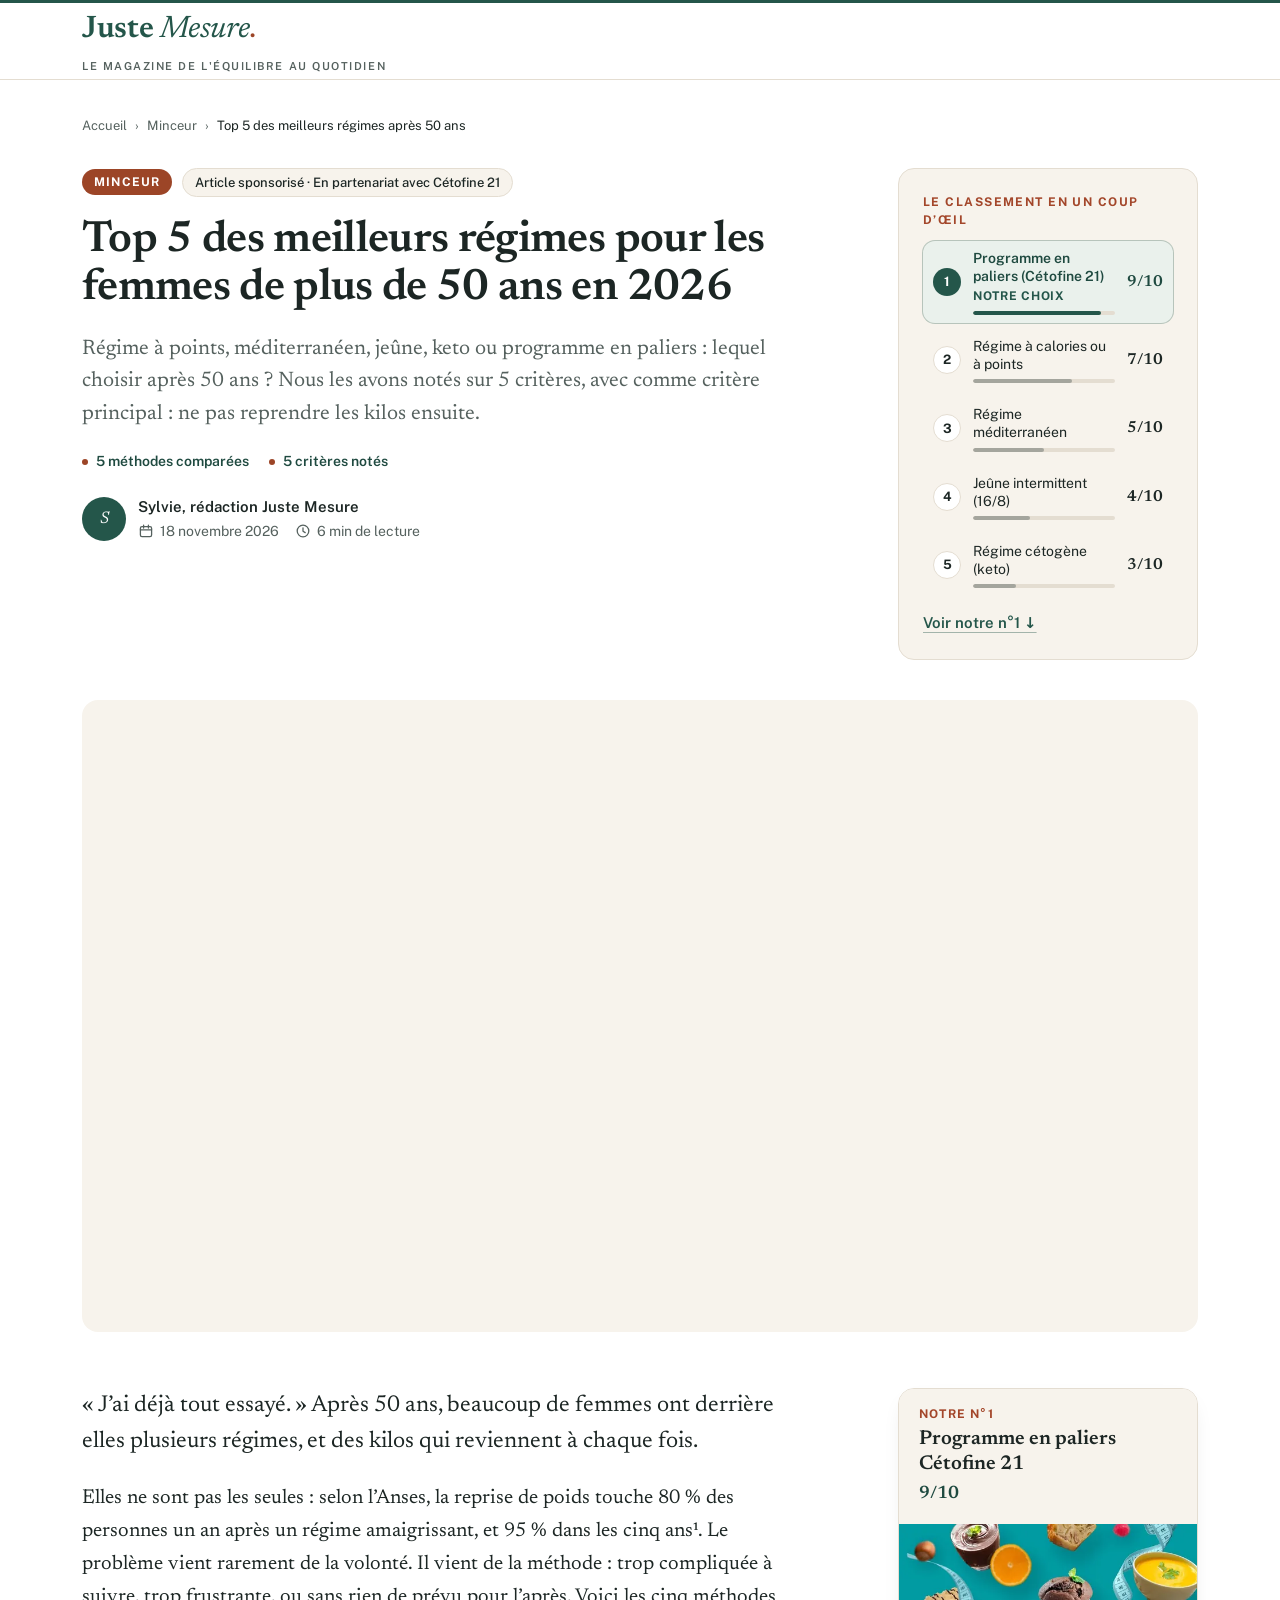
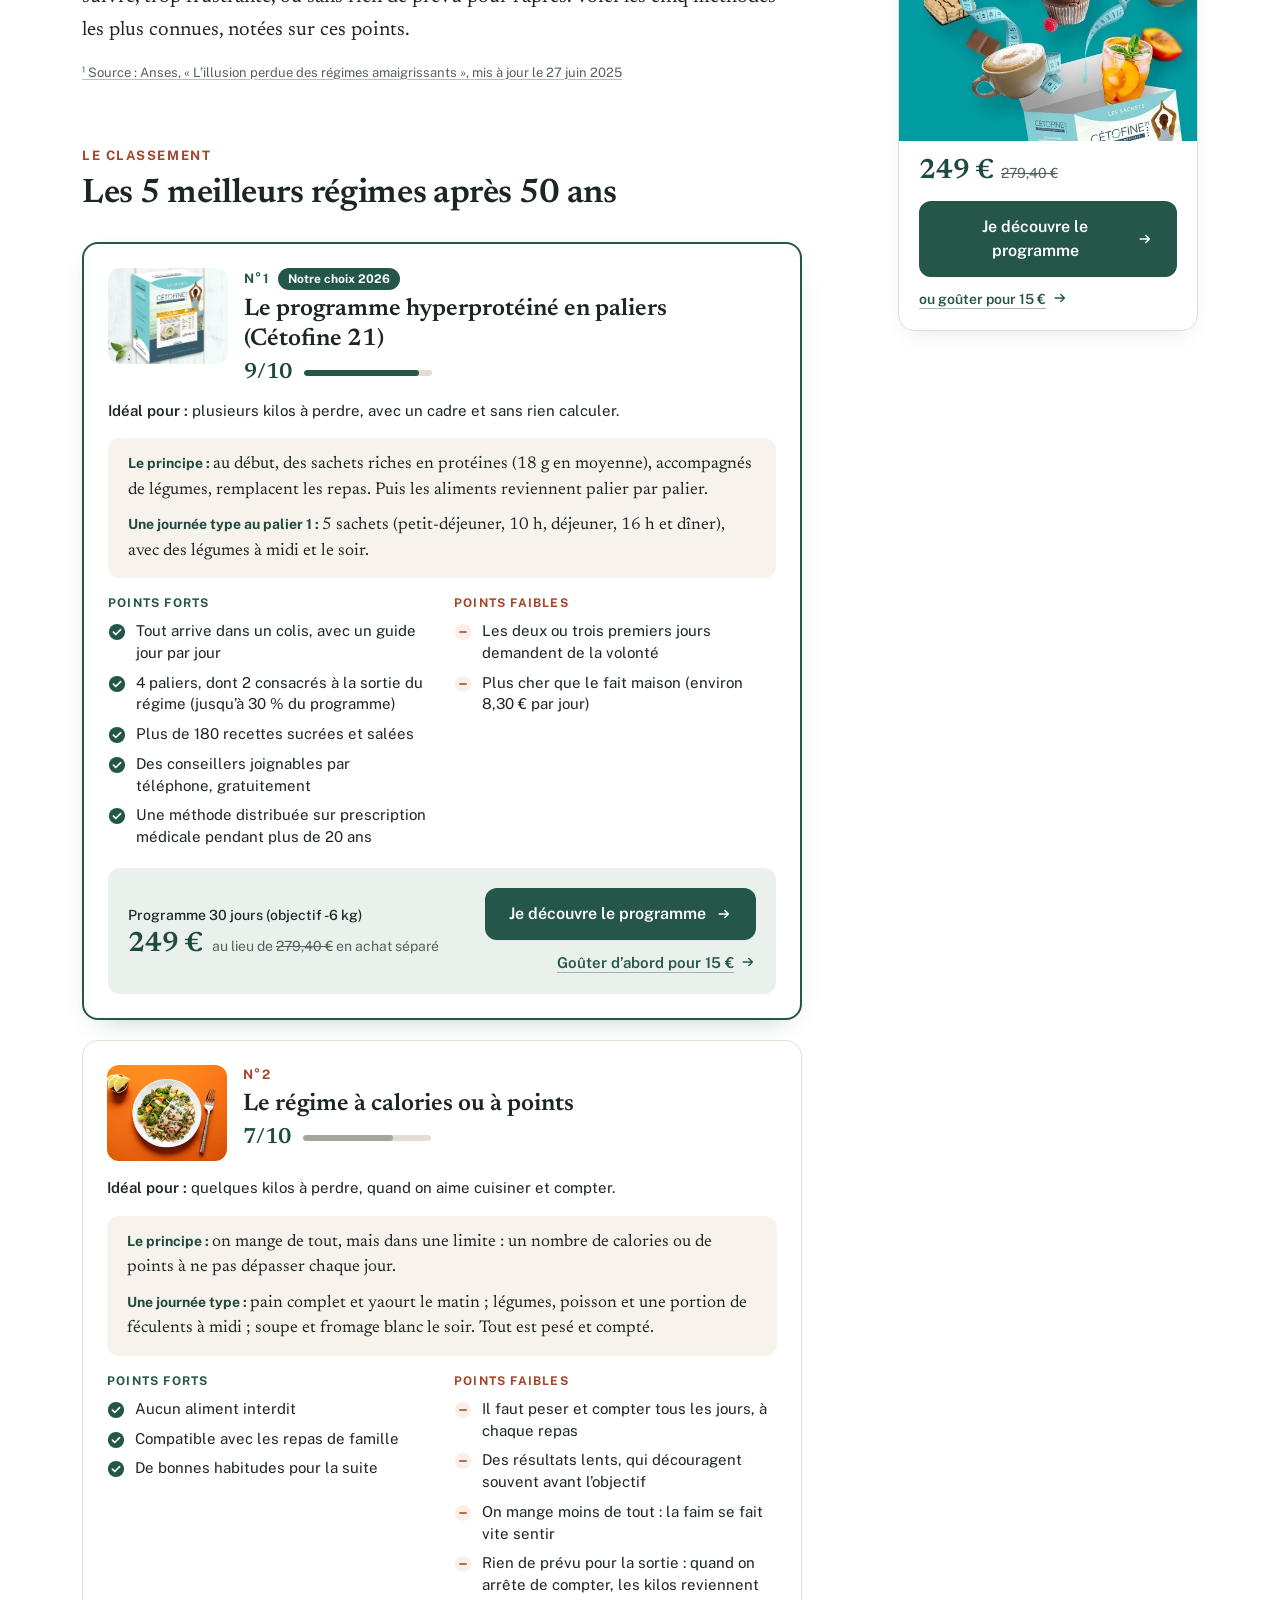
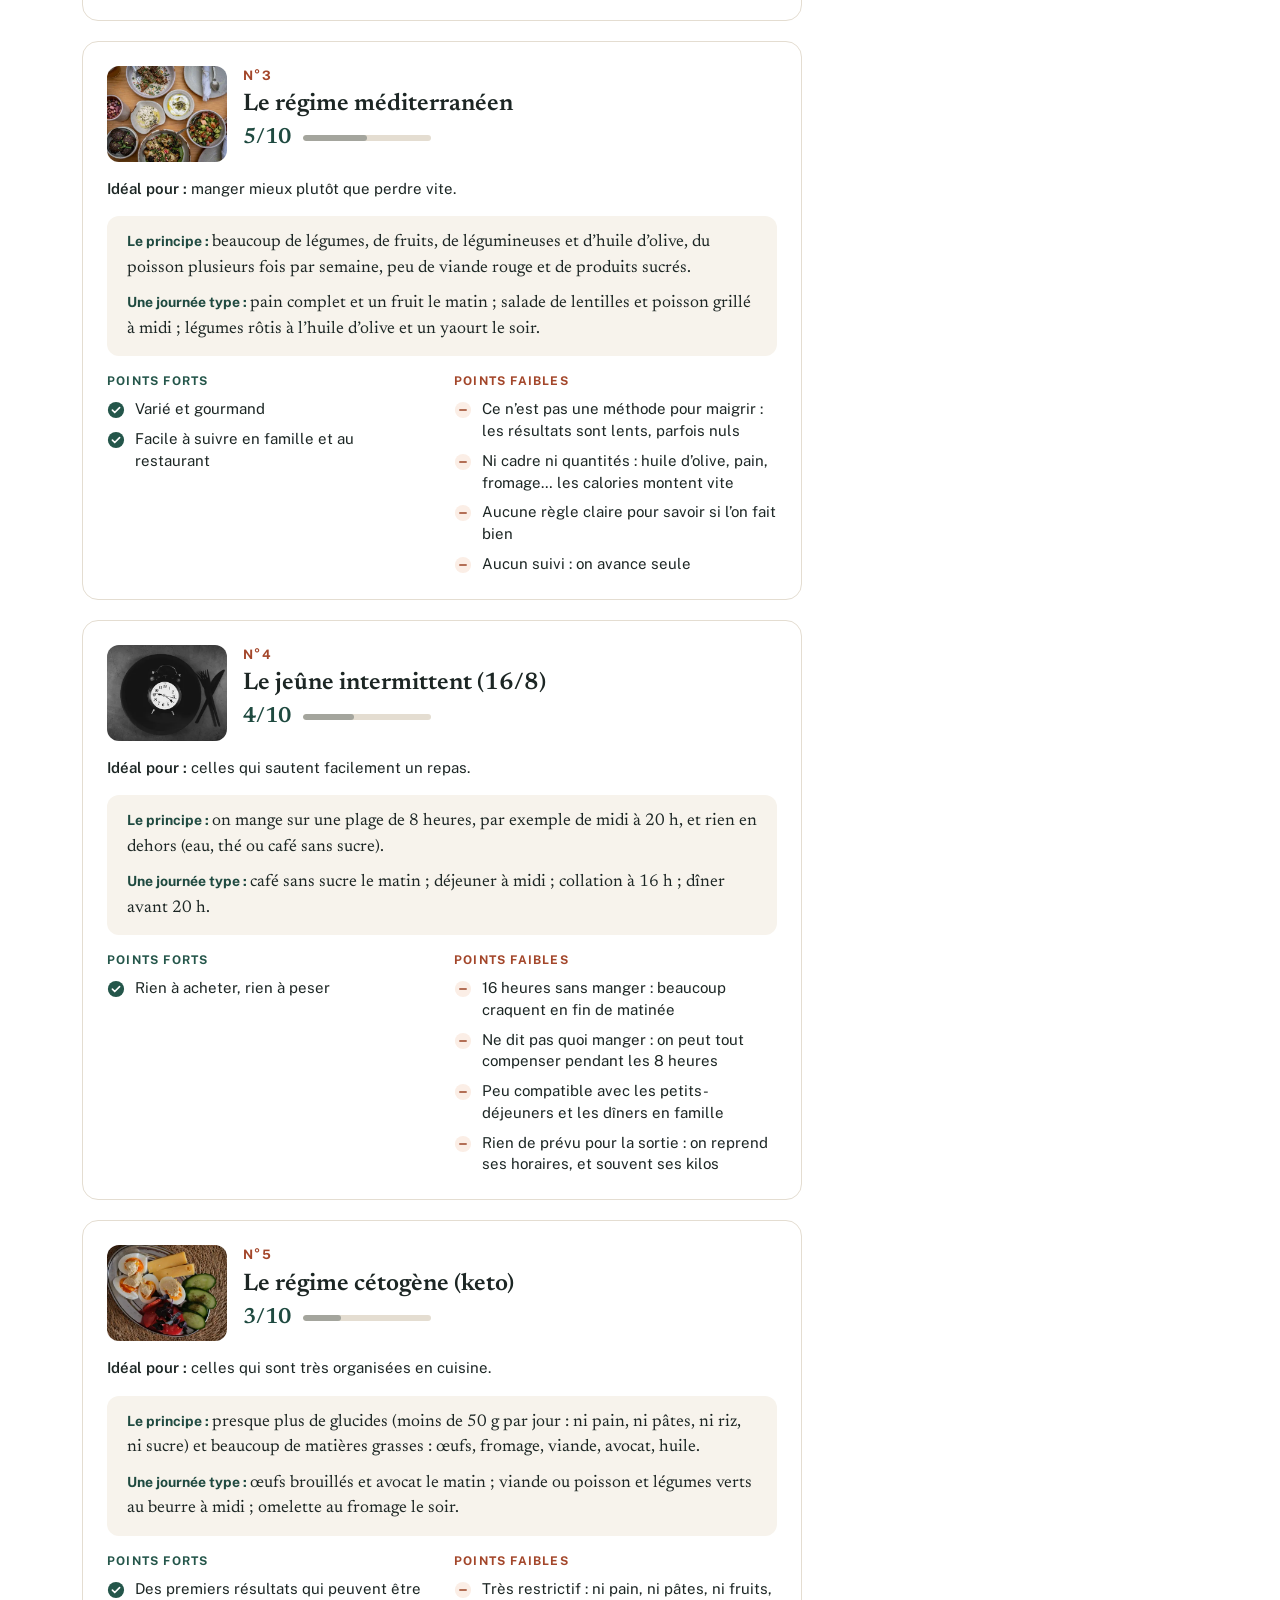
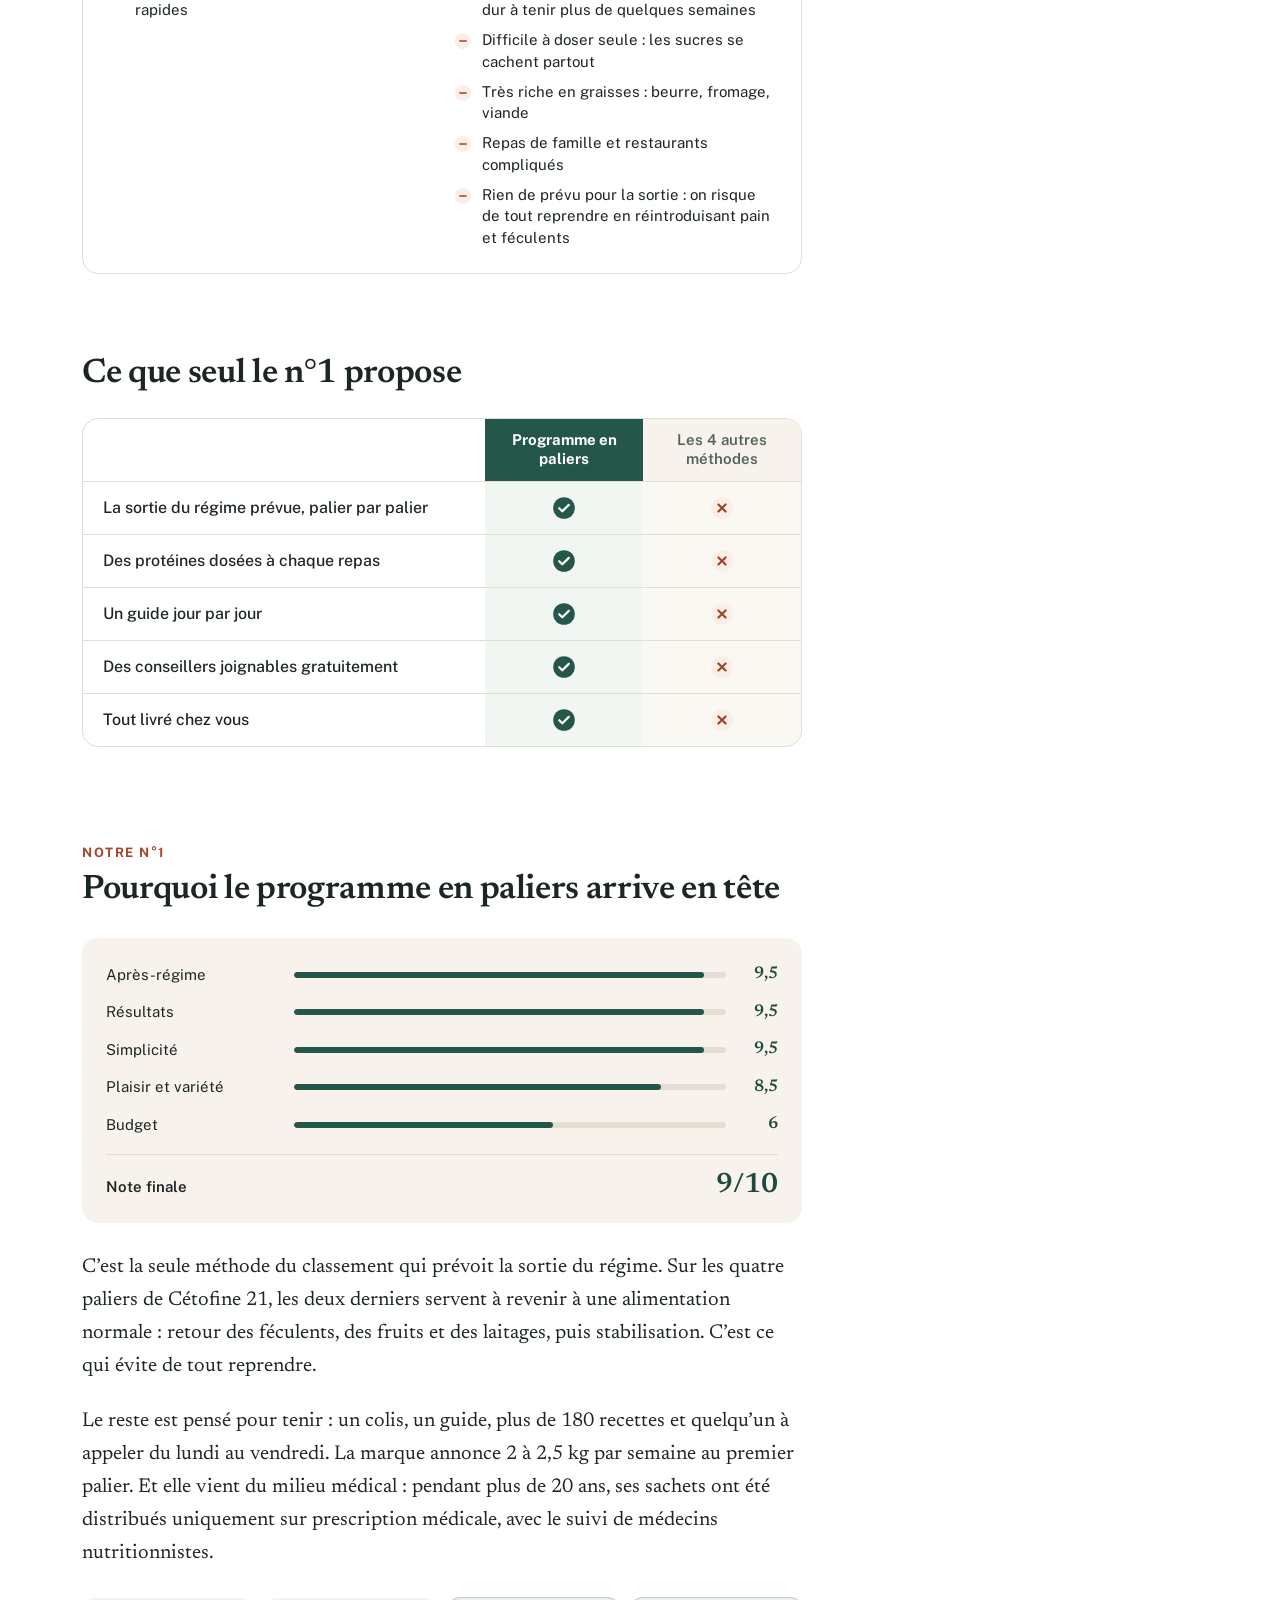
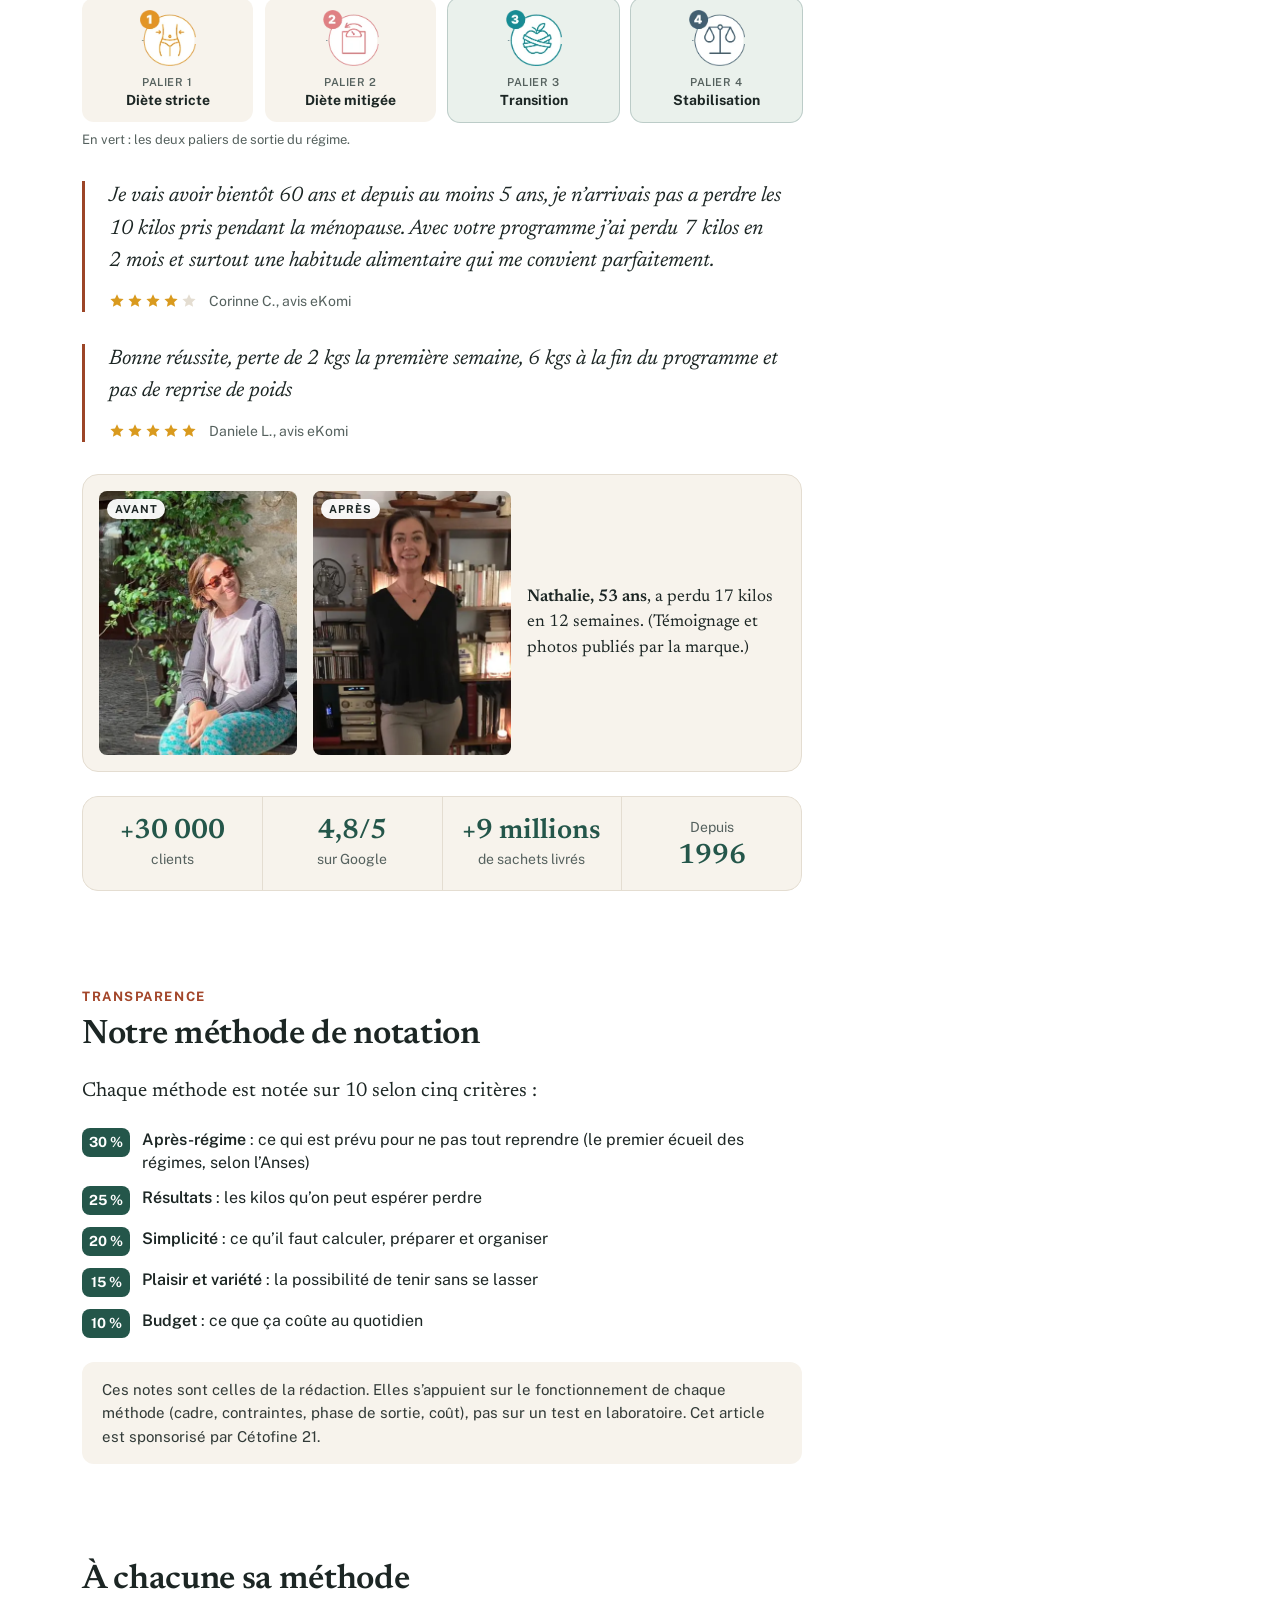
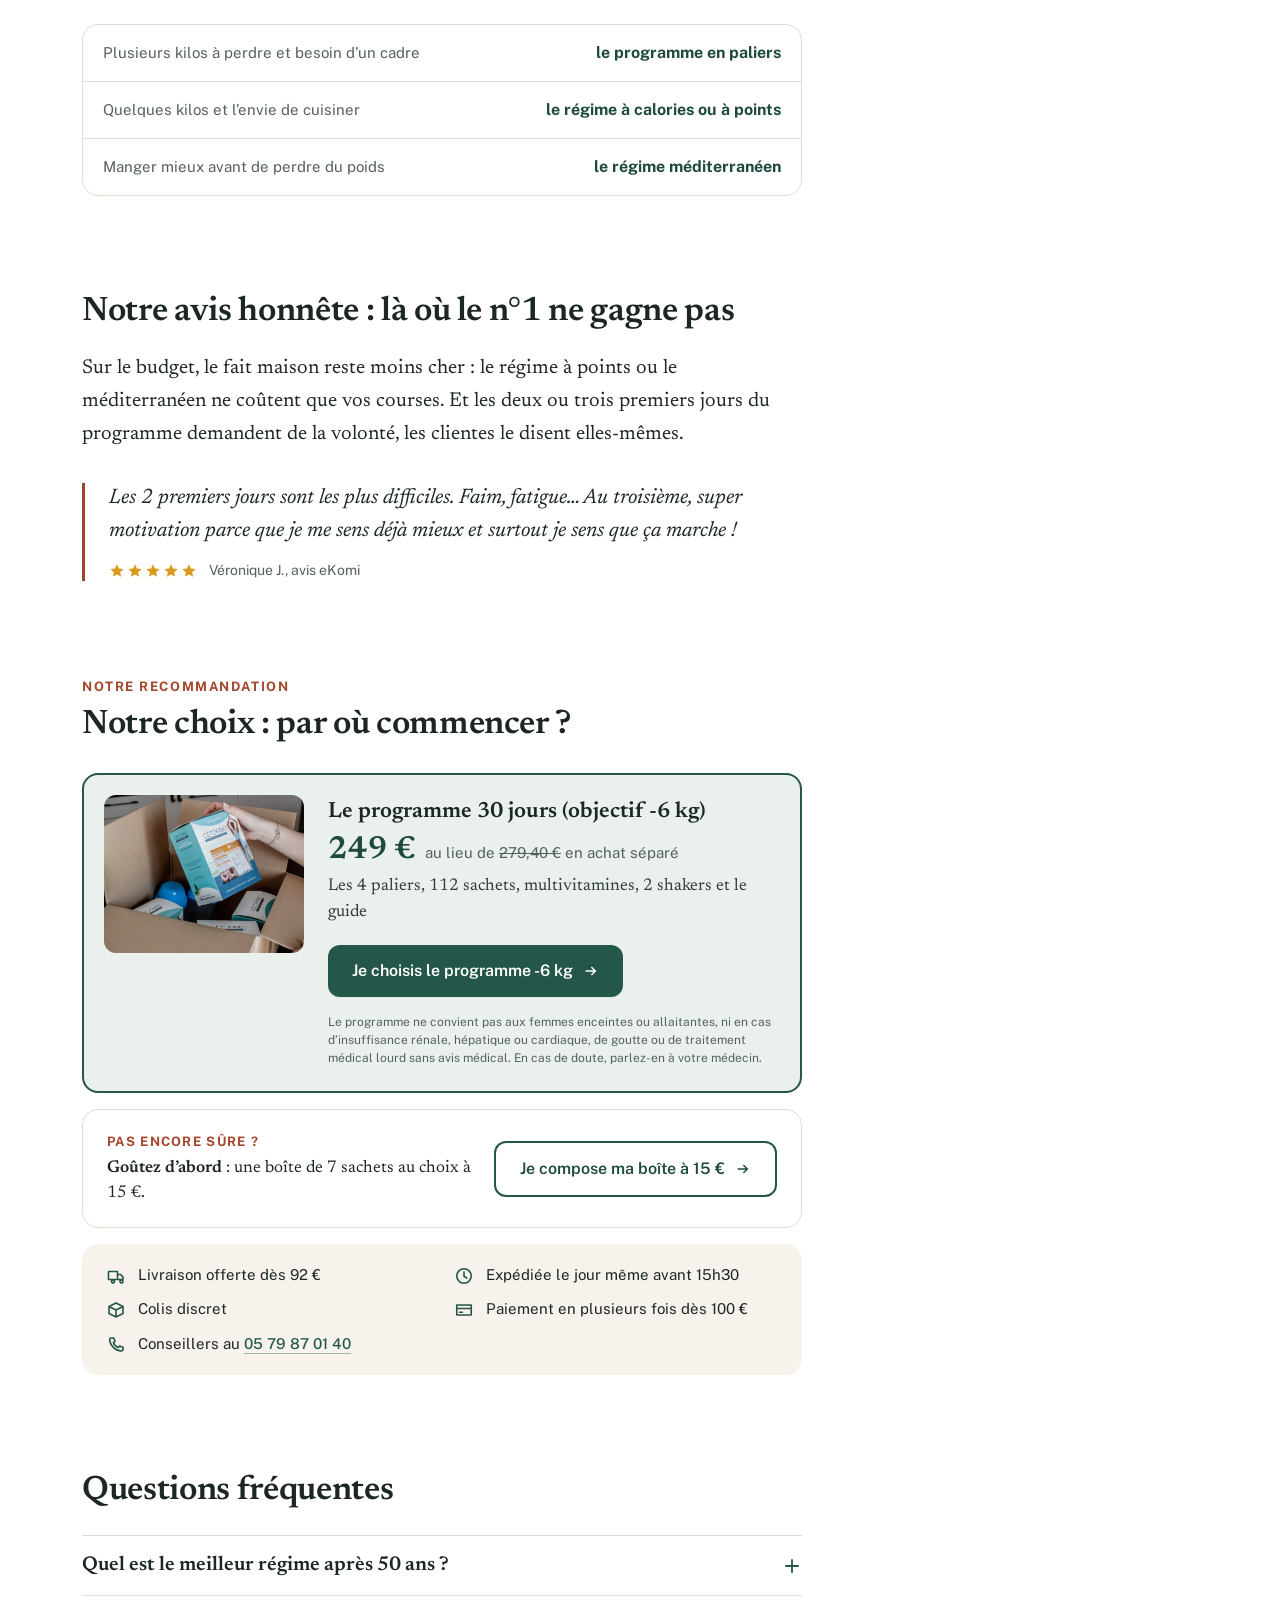
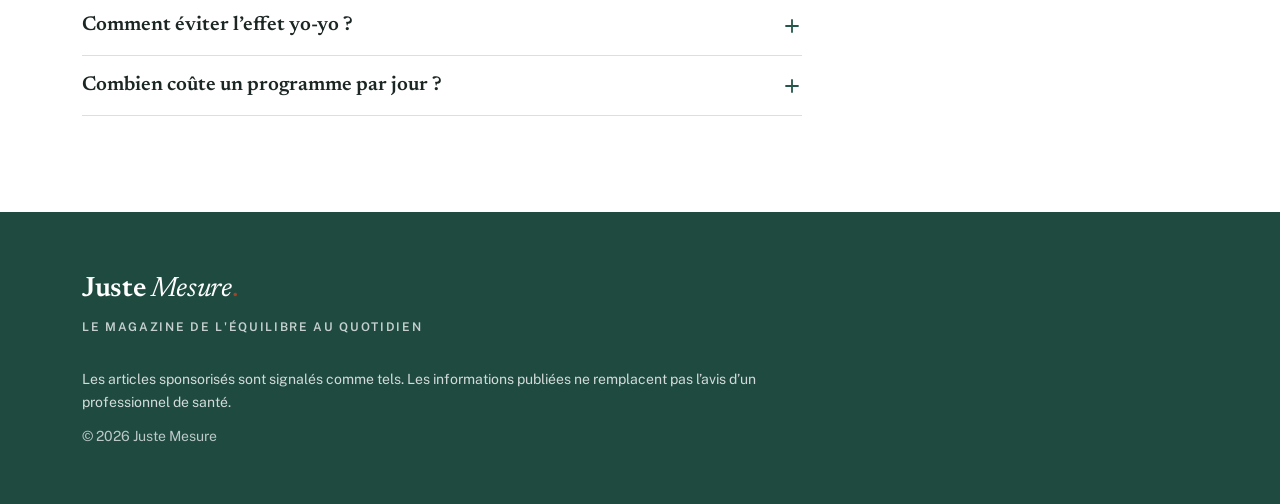
==== commit c95393f0: "fix: Top 5, titre du tableau « Ce que seul le n°1 propose » Co-Authored-By: Claude Opus 5.5 <noreply" ====
--- a/index.html
+++ b/index.html
@@ -44,7 +44,7 @@
       "articleSection": "Minceur"
     }
     </script>
-    <script type="module" crossorigin src="./index-azZ7rful.js"></script>
+    <script type="module" crossorigin src="./index-DWg0vfDB.js"></script>
     <link rel="stylesheet" crossorigin href="./index-BoDhPSOj.css">
   </head>
   <body>
